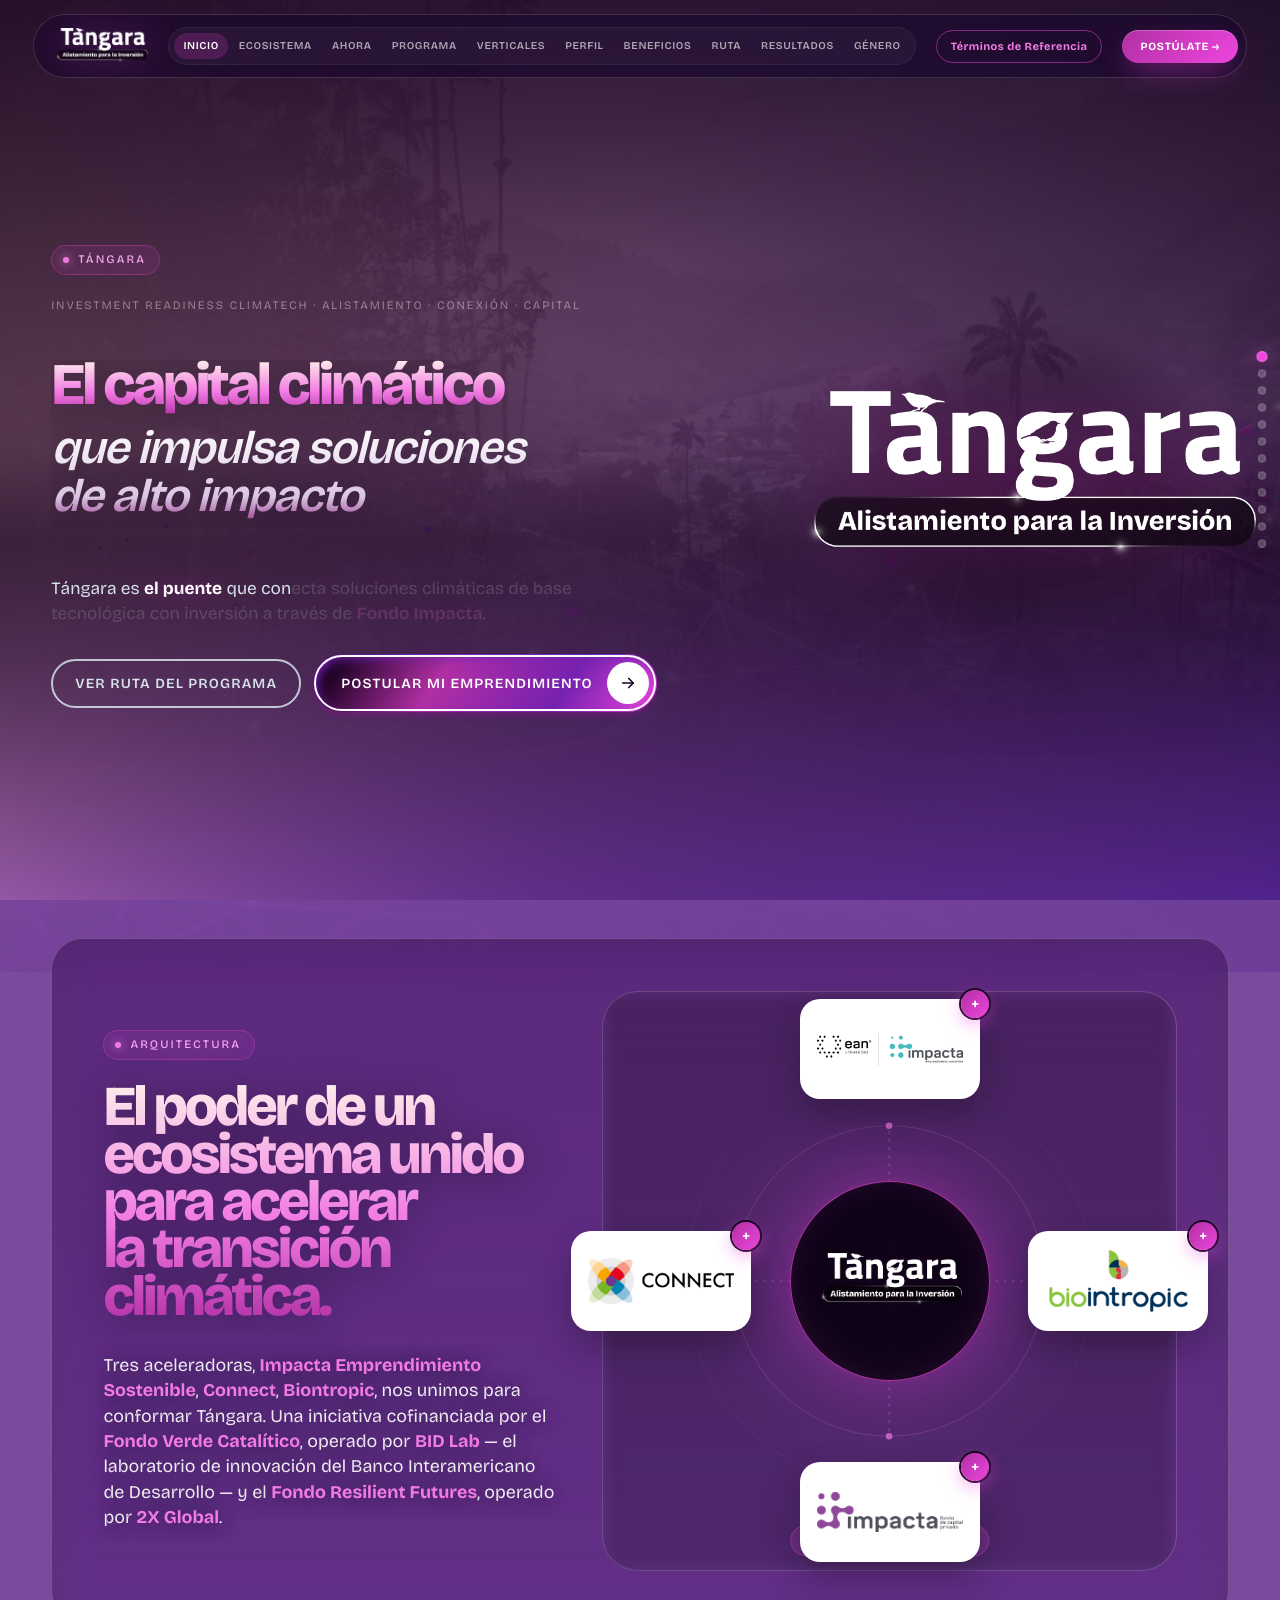
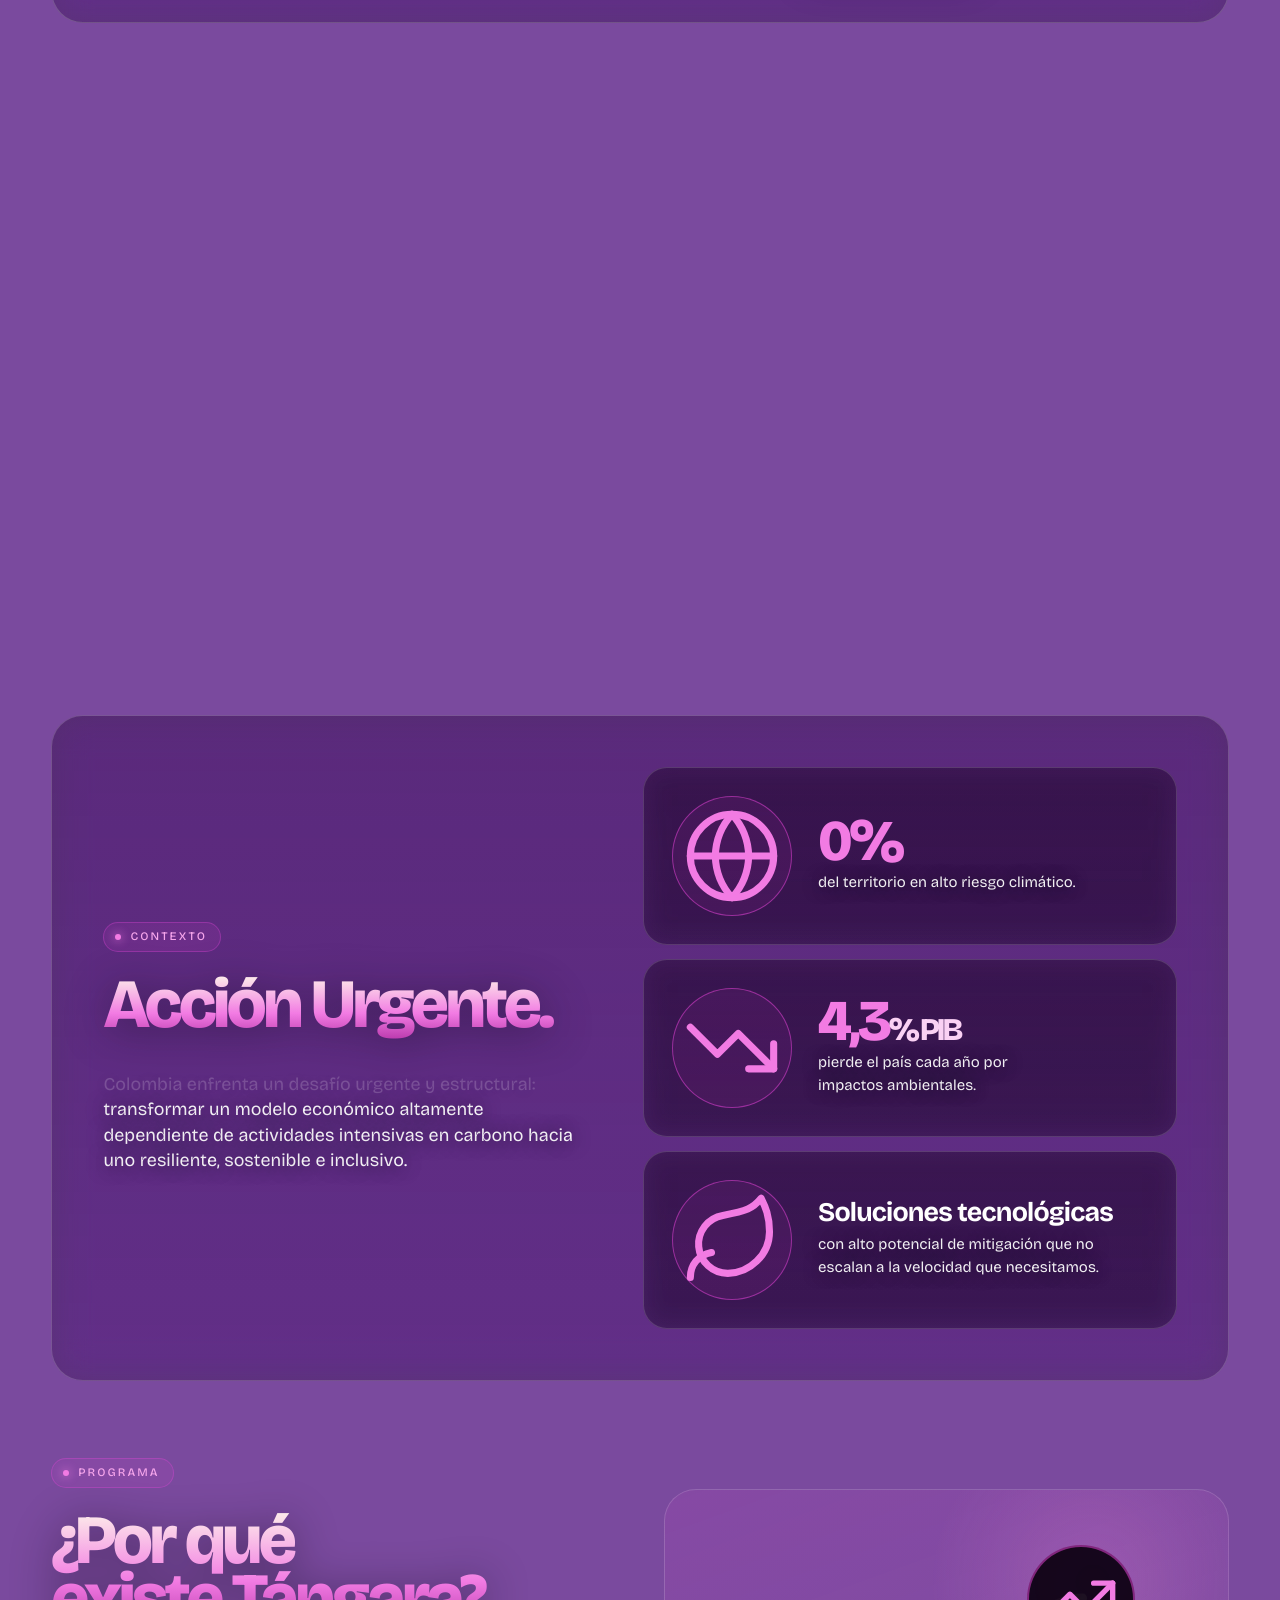
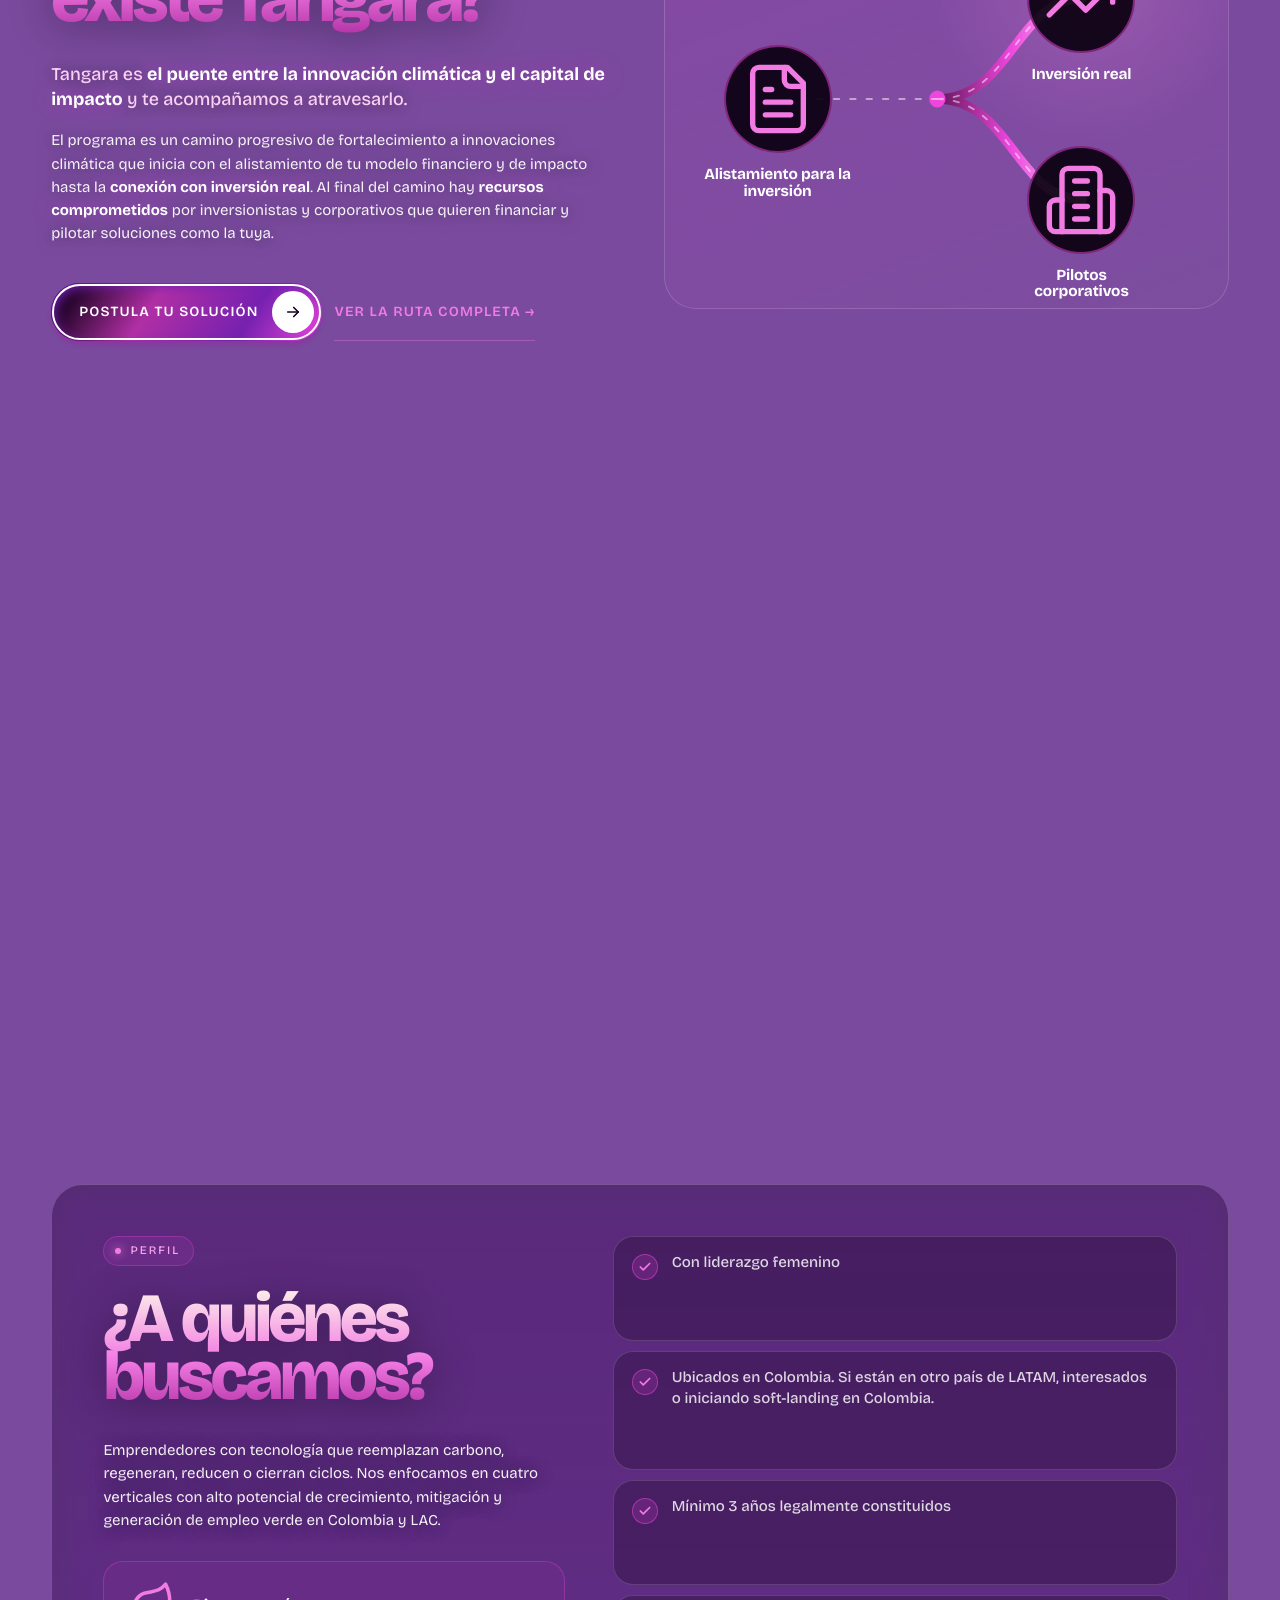
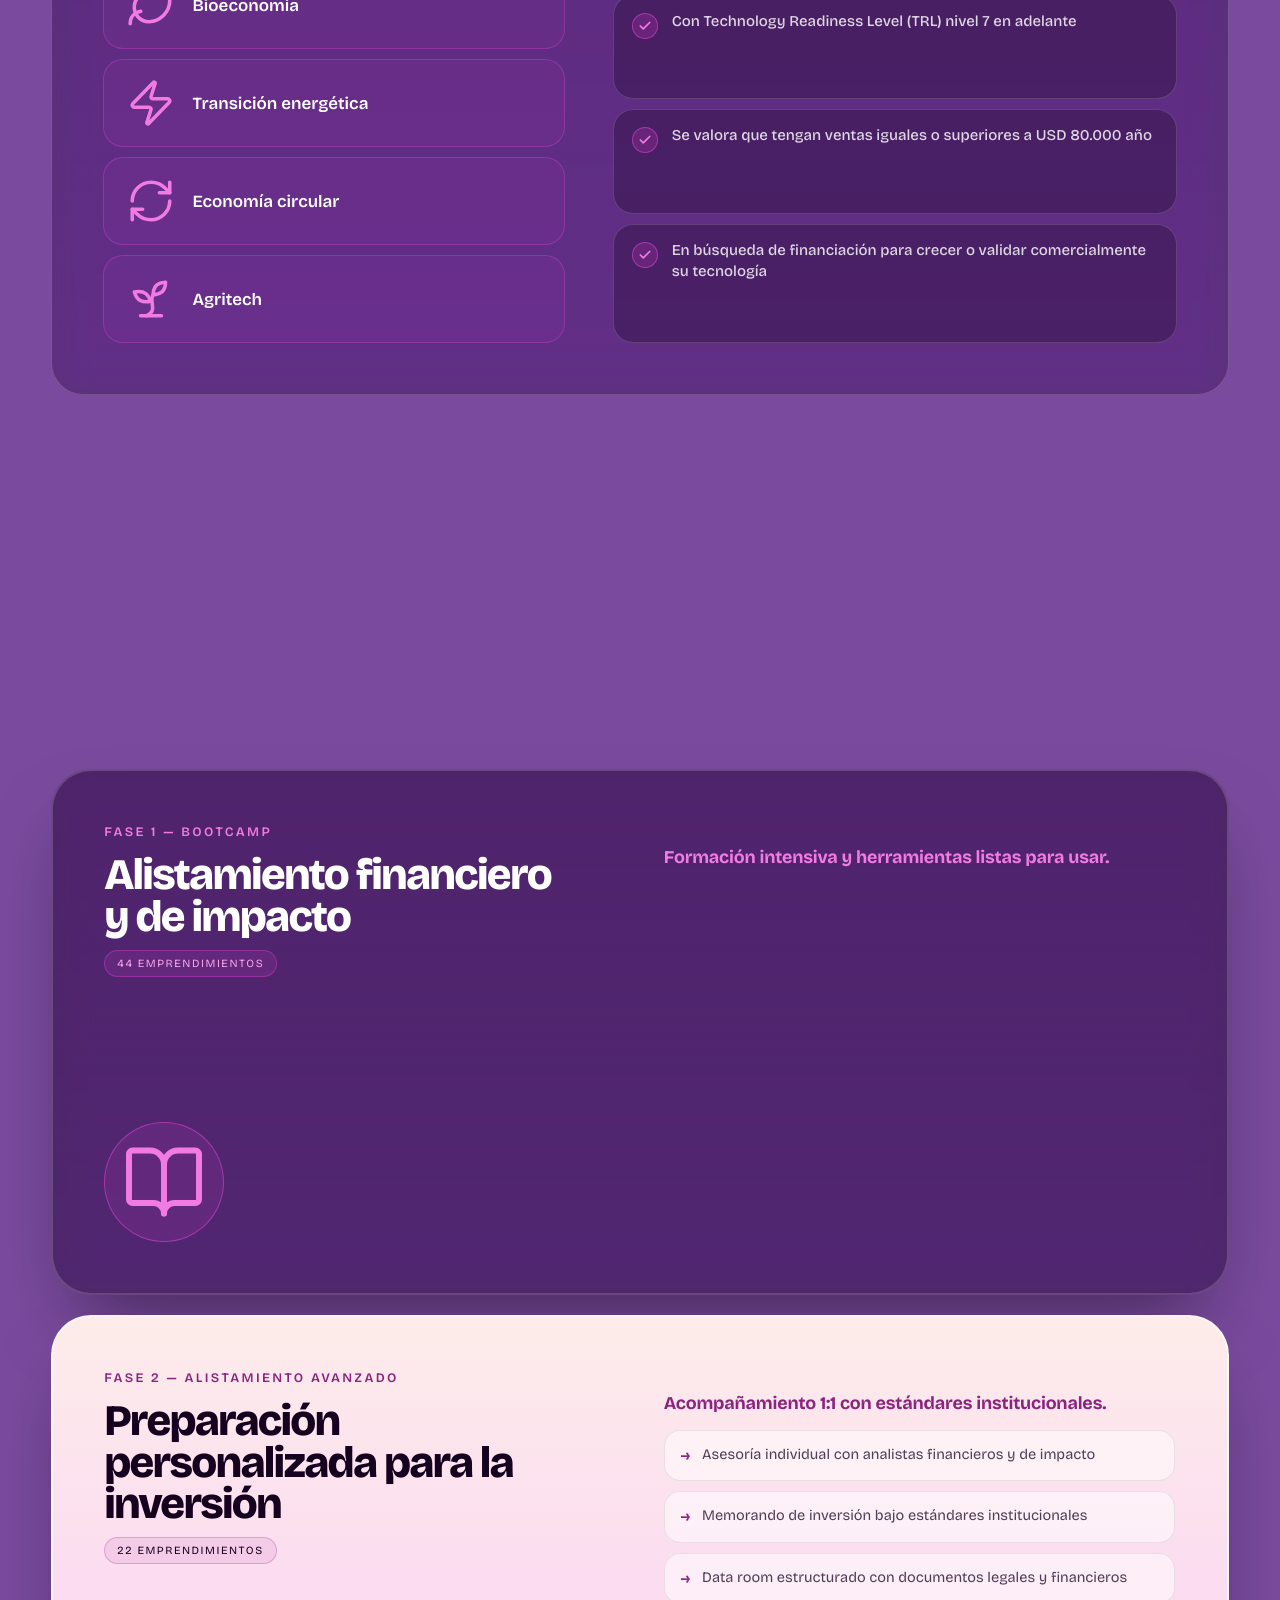
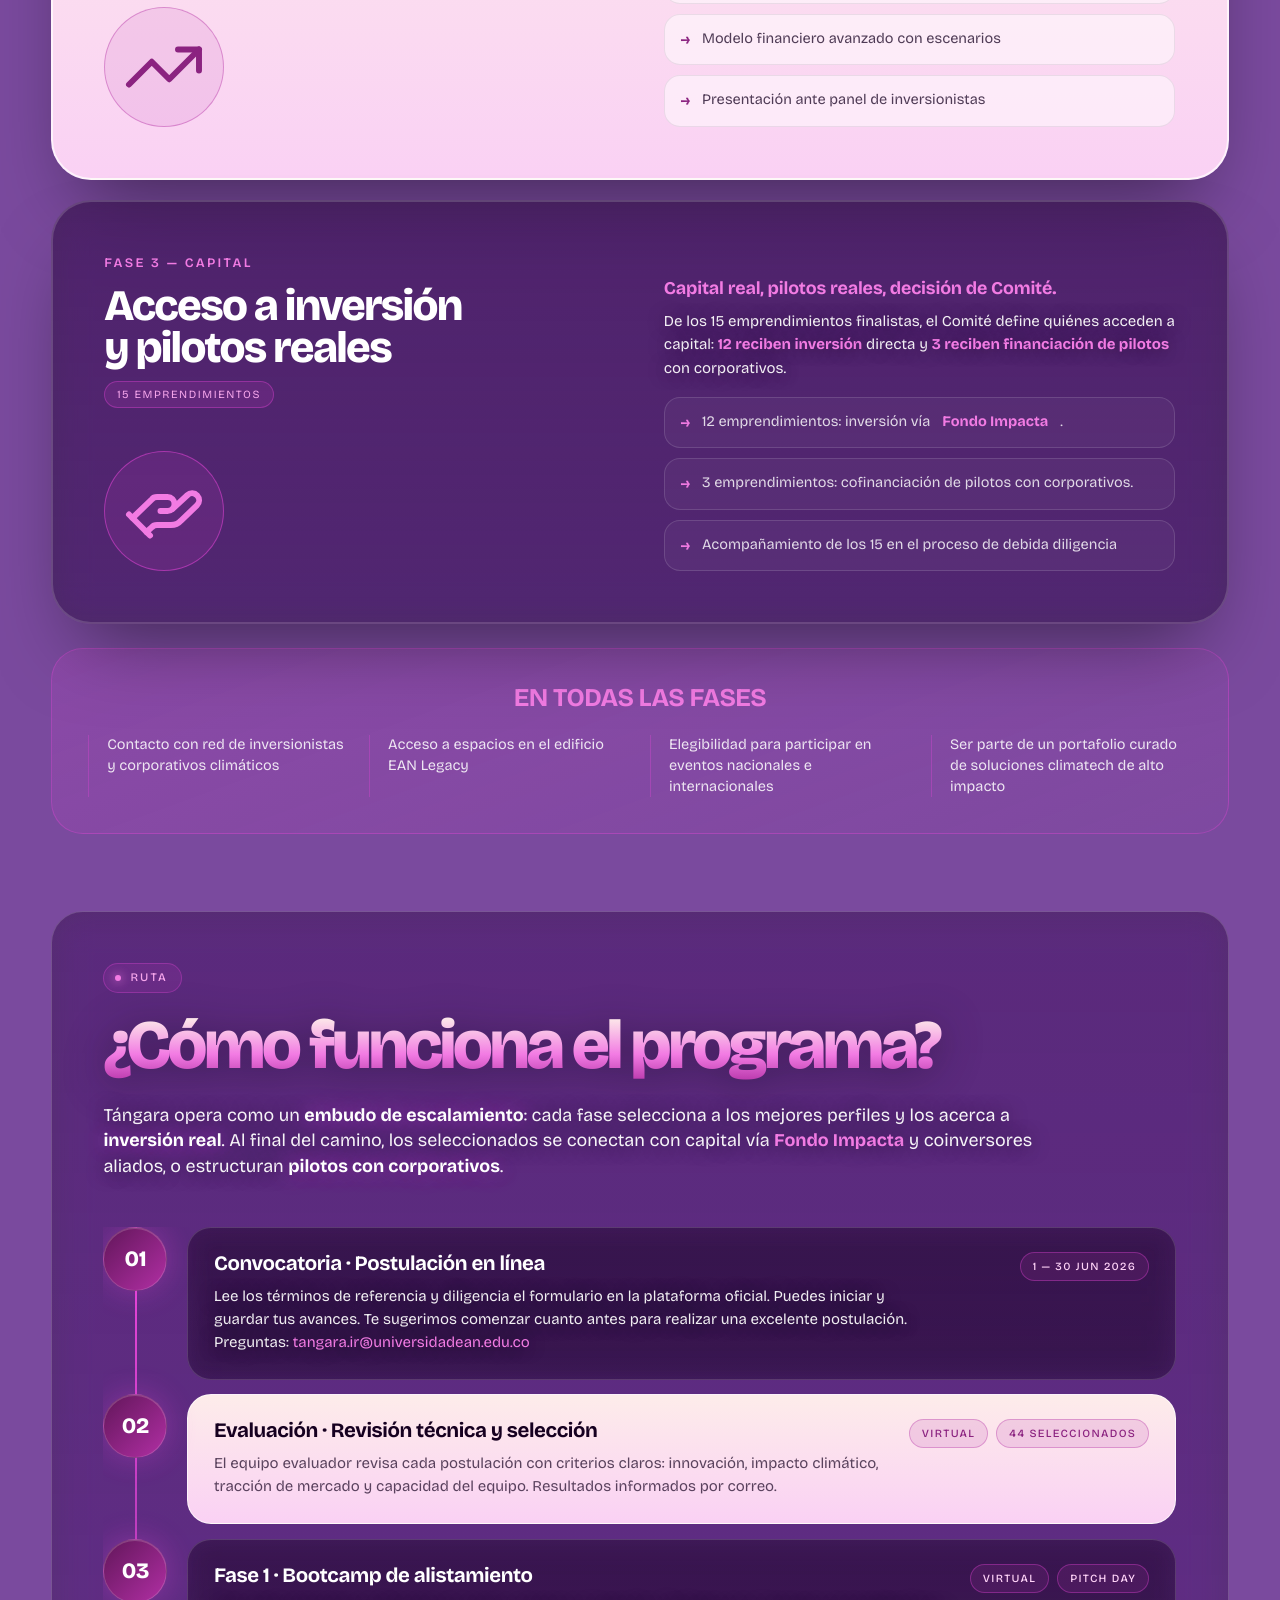
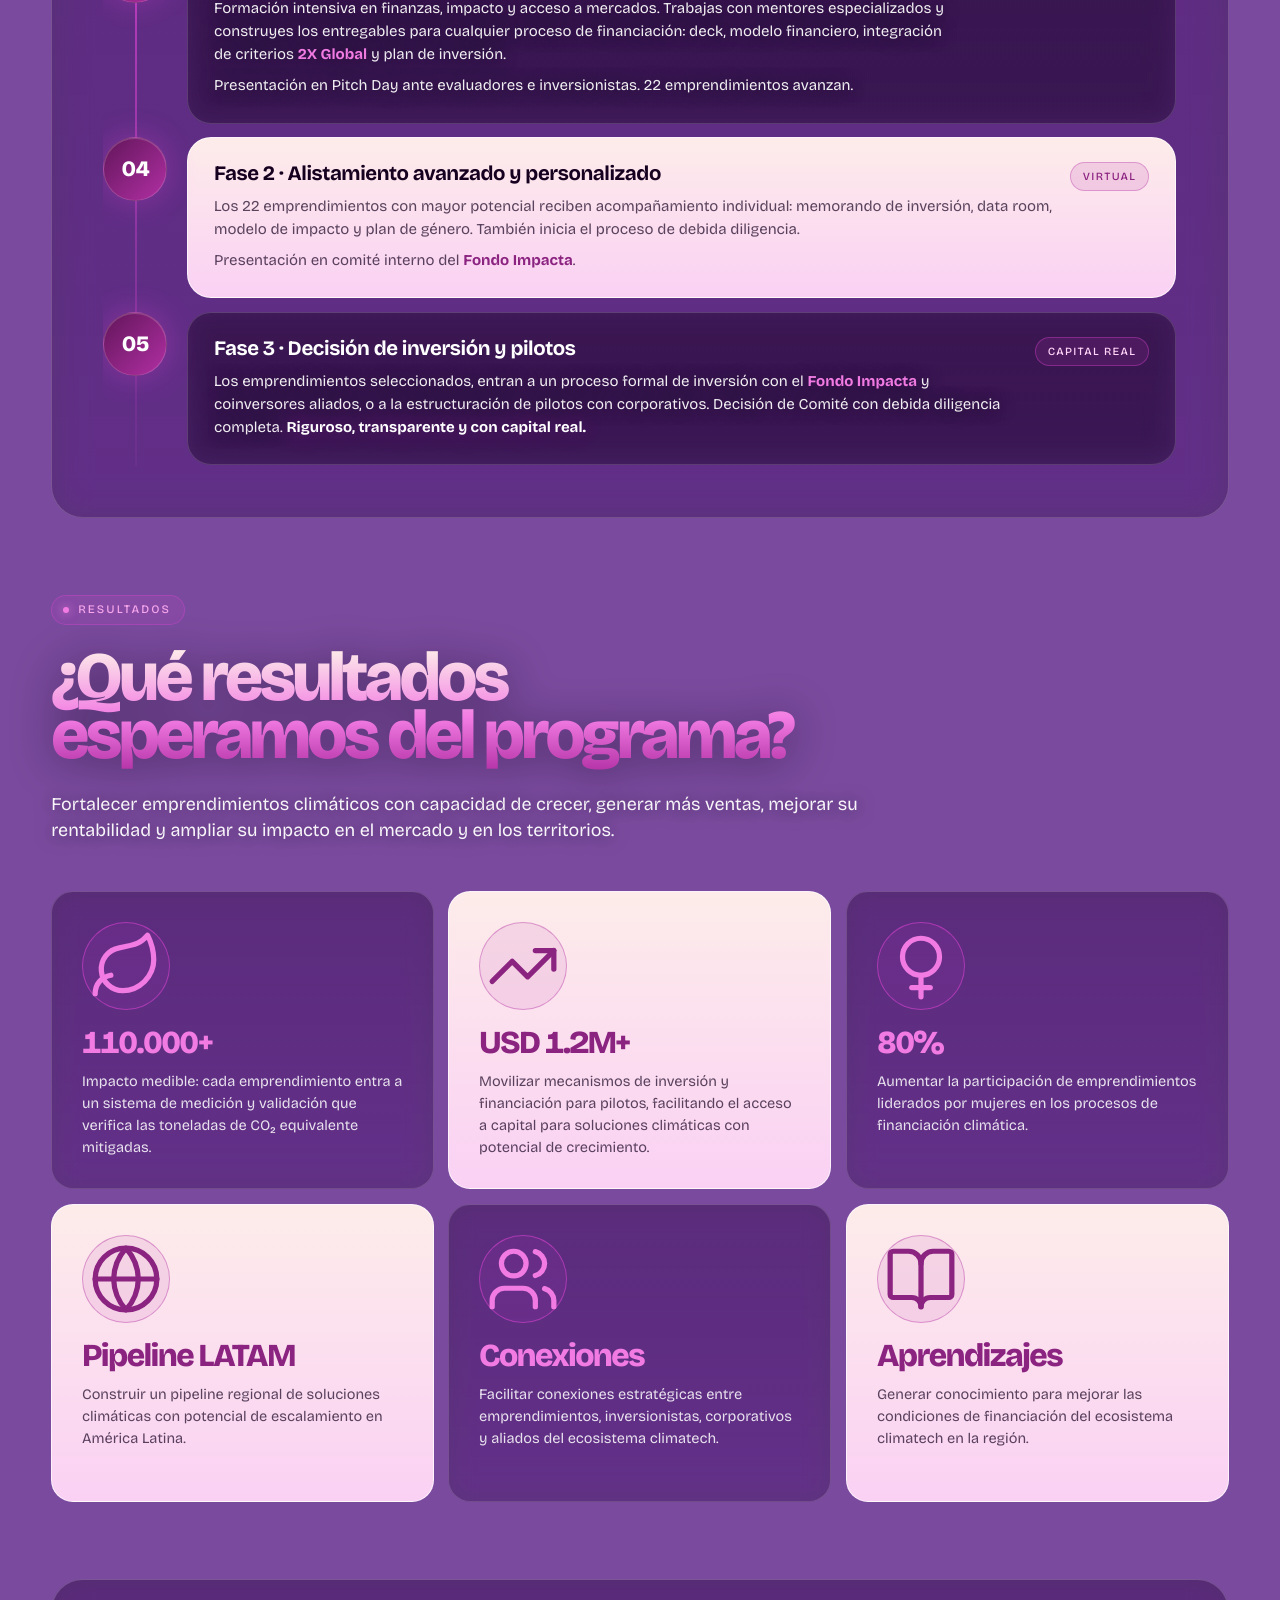
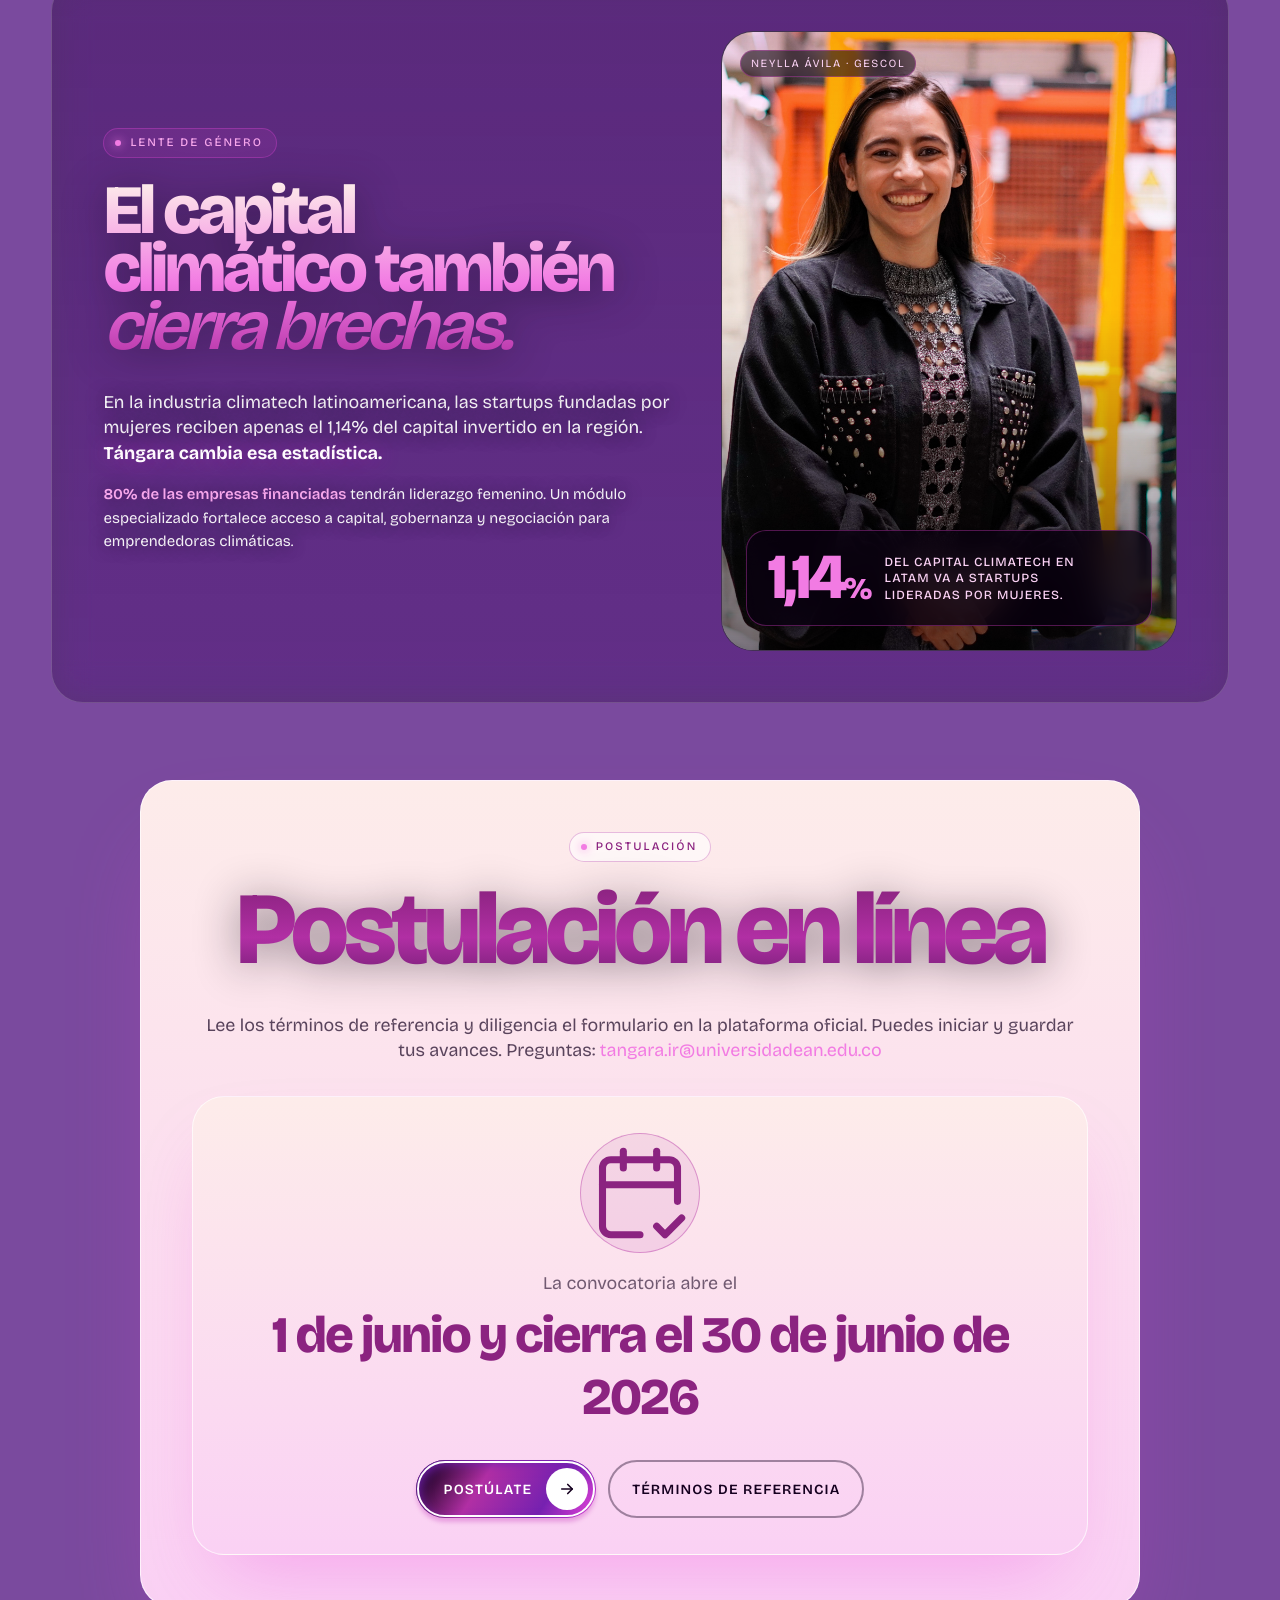
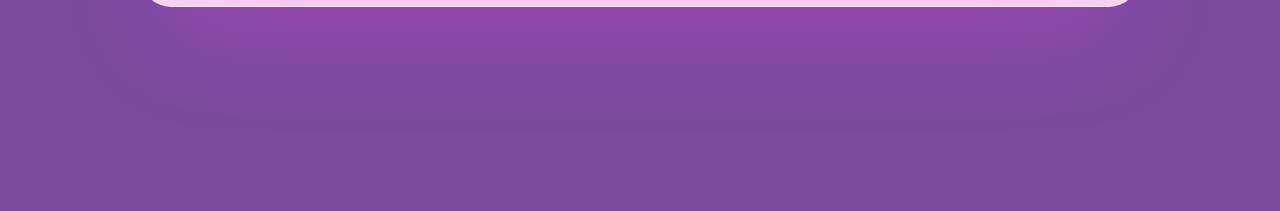
==== index.html @ f1911fd4 "Corregir enlace del PDF de términos de referencia" ====
<!doctype html>
<html lang="es">
<head>
<meta charset="utf-8" />
<meta name="viewport" content="width=device-width, initial-scale=1" />
<title>Tángara · Alistamiento para la Inversión</title>
<meta name="description" content="Tángara Investment Readiness: ruta de alistamiento, conexión e inversión para soluciones climáticas de base tecnológica." />
<link rel="preconnect" href="https://fonts.googleapis.com" />
<link rel="preconnect" href="https://fonts.gstatic.com" crossorigin />
<link rel="stylesheet" href="https://fonts.googleapis.com/css2?family=Bricolage+Grotesque:opsz,wght@12..96,300;12..96,400;12..96,500;12..96,600;12..96,700;12..96,800&display=swap" />
<style>
:root{
  --font:'Bricolage Grotesque', system-ui, -apple-system, sans-serif;
  --mono:'Bricolage Grotesque', system-ui, -apple-system, sans-serif;
  --bg:#1A0A2A;
  --bg-2:#26133C;
  --ink:#160020;
  --rose:#FAD1F4;
  --cream:#FDECEA;
  --mag:#EE46DD;
  --mag-2:#F27BE3;
  --mag-3:#B12FA4;
  --plum:#62165A;
  --line:rgba(255,255,255,.16);
  --line-2:rgba(238,70,221,.38);
  --card:rgba(255,255,255,.075);
  --card-2:rgba(255,255,255,.12);
  --r:32px;
  --ease:cubic-bezier(.22,1,.36,1);
  --ease-out:cubic-bezier(.16,1,.3,1);
}
*{box-sizing:border-box;margin:0;padding:0}
html,body{background:var(--bg);color:#fff;font-family:var(--font);text-rendering:geometricPrecision;-webkit-font-smoothing:antialiased}
html{scroll-behavior:smooth}
body{
  overflow-x:clip;
  background:
    radial-gradient(900px 600px at 8% -2%,rgba(238,70,221,.26),transparent 62%),
    radial-gradient(700px 500px at 95% 5%,rgba(124,44,124,.52),transparent 62%),
    radial-gradient(1100px 800px at 50% 110%,rgba(177,47,164,.26),transparent 62%),
    linear-gradient(180deg,#1E0D30 0%,#291640 50%,#180A28 100%);
}
/* Full-page landscape background (Cocora valley) */
.page-bg{
  position:fixed;inset:0;z-index:-3;pointer-events:none;
  background:url('assets/hero-bg-cocora.png') center center / cover no-repeat;
  filter:saturate(1.22) brightness(1.08) contrast(1.05);
}
.page-bg::after{
  content:"";position:absolute;inset:0;
  background:
    radial-gradient(900px 600px at 8% -2%,rgba(238,70,221,.16),transparent 62%),
    radial-gradient(700px 500px at 95% 5%,rgba(124,44,124,.30),transparent 62%),
    radial-gradient(1100px 800px at 50% 110%,rgba(177,47,164,.16),transparent 62%),
    linear-gradient(180deg,rgba(20,8,34,.40) 0%,rgba(22,9,38,.48) 55%,rgba(15,6,26,.62) 100%);
}
body::before{
  content:"";position:fixed;inset:0;z-index:-2;pointer-events:none;
  background-image:linear-gradient(rgba(255,255,255,.028) 1px,transparent 1px),linear-gradient(90deg,rgba(255,255,255,.028) 1px,transparent 1px);
  background-size:64px 64px;
  mask-image:linear-gradient(to bottom,#000,transparent 92%);
}
body::after{
  content:"";position:fixed;inset:0;z-index:-1;pointer-events:none;
  background:radial-gradient(circle at var(--mx,55%) var(--my,35%),rgba(238,70,221,.10),transparent 28rem);
  transition:background .25s ease;
}
img{max-width:100%;display:block}
a{color:inherit;text-decoration:none}
button{font:inherit;color:inherit;background:none;border:0;cursor:pointer}

/* Scroll progress */
.progress{position:fixed;left:0;top:0;height:3px;width:0;z-index:9000;background:linear-gradient(90deg,#F27BE3,#EE46DD,#fff);box-shadow:0 0 28px rgba(238,70,221,.7)}

/* ── NAV ─────────────────────────────────────────────── */
.nav{
  position:fixed;z-index:5000;top:14px;
  left:clamp(14px,2.6vw,44px);right:clamp(14px,2.6vw,44px);
  height:64px;border-radius:999px;
  background:rgba(26,10,42,.74);
  border:1px solid rgba(255,255,255,.15);
  backdrop-filter:blur(22px) saturate(150%);
  -webkit-backdrop-filter:blur(22px) saturate(150%);
  display:flex;align-items:center;justify-content:space-between;
  gap:12px;padding:8px 8px 8px 20px;
  transition:.35s var(--ease);
}
.nav.scrolled{height:56px;background:rgba(22,8,36,.93);top:8px}
.brand{display:flex;align-items:center;gap:10px;min-width:0;opacity:0;transform:translateY(-6px);transition:opacity .35s var(--ease),transform .35s var(--ease);pointer-events:none}
.nav.scrolled .brand{opacity:1;transform:translateY(0);pointer-events:auto}
.brand svg{width:30px;height:30px;flex:0 0 30px;filter:drop-shadow(0 0 18px rgba(238,70,221,.55))}
.brand span{font-size:20px;font-weight:700;letter-spacing:-.04em}
.navlinks{display:flex;align-items:center;gap:2px;background:rgba(255,255,255,.04);border:1px solid rgba(255,255,255,.06);padding:5px;border-radius:999px}
.navlinks a{font-size:10.5px;line-height:1;font-weight:600;letter-spacing:.06em;text-transform:uppercase;color:rgba(255,255,255,.62);padding:8px 9px;border-radius:999px;transition:.2s var(--ease)}
.navlinks a:hover{color:#fff}
.navlinks a.active{background:rgba(238,70,221,.18);color:#fff}
.nav-cta-secondary{
  display:inline-flex;align-items:center;gap:8px;
  border-radius:999px;padding:9px 14px;font-size:11px;font-weight:700;
  background:transparent;border:1.5px solid rgba(238,70,221,.5);
  color:#F27BE3;text-decoration:none;letter-spacing:.04em;white-space:nowrap;
  transition:.25s var(--ease);
}
.nav-label-short{display:none}
.nav-cta-secondary:hover{background:rgba(238,70,221,.12);color:#fff;border-color:#EE46DD;transform:translateY(-1px)}
.nav-cta{
  display:inline-flex;align-items:center;gap:8px;
  border-radius:999px;padding:10px 18px;font-size:11px;font-weight:700;
  letter-spacing:.06em;text-transform:uppercase;color:#fff;white-space:nowrap;flex-shrink:0;
  background:linear-gradient(135deg,#B12FA4 0%,#EE46DD 100%);
  box-shadow:0 12px 30px -8px rgba(238,70,221,.55),inset 0 1px 0 rgba(255,255,255,.25);
  transition:.25s var(--ease);
}
.nav-cta:hover{transform:translateY(-1px);box-shadow:0 18px 38px -8px rgba(238,70,221,.7)}
.menu-btn{display:none;width:40px;height:40px;border:1px solid rgba(255,255,255,.14);border-radius:50%;background:rgba(255,255,255,.06);color:#fff;font-size:18px}

/* Side scroll dots */
.side-dots{position:fixed;right:14px;top:50%;transform:translateY(-50%);z-index:4000;display:grid;gap:9px}
.side-dots a{width:8px;height:8px;border-radius:50%;background:rgba(255,255,255,.22);border:1px solid rgba(255,255,255,.18);transition:.25s}
.side-dots a:hover{background:rgba(255,255,255,.5)}
.side-dots a.active{background:var(--mag);box-shadow:0 0 18px rgba(238,70,221,.85);transform:scale(1.4)}

/* ── LAYOUT ──────────────────────────────────────────── */
main{position:relative;overflow-x:clip}
section{position:relative;scroll-margin-top:90px}
.wrap{width:min(1340px,100%);margin:0 auto;padding:0 clamp(20px,4vw,56px)}
.section{padding:clamp(28px,3vw,56px) 0}

/* Type system */
h1,h2,h3,h4,p{margin:0}
h1,h2{font-weight:800;letter-spacing:-.045em;line-height:.88;text-wrap:balance}
h3{font-weight:700;letter-spacing:-.03em;line-height:1.04;font-size:clamp(22px,2.1vw,32px)}
h4{font-weight:700;letter-spacing:-.02em;font-size:clamp(16px,1.4vw,20px)}
.hero-heading{
  font-weight:800;letter-spacing:-.055em;line-height:.84;text-transform:none;
  padding-bottom:.14em;
  background:linear-gradient(180deg,#FDECEA 0%,#F27BE3 55%,#B12FA4 100%);
  -webkit-background-clip:text;background-clip:text;
  -webkit-text-fill-color:transparent;color:transparent;
  filter:drop-shadow(0 4px 22px rgba(8,2,16,.45));
}
.muted-heading{
  padding-bottom:.14em;
  background:linear-gradient(180deg,#fff 0%,#d9c5e2 70%,#8B2380 100%);
  -webkit-background-clip:text;background-clip:text;
  -webkit-text-fill-color:transparent;color:transparent;
  filter:drop-shadow(0 4px 22px rgba(8,2,16,.45));
}
.kicker{
  display:inline-flex;align-items:center;gap:9px;
  font-family:var(--mono);font-size:11.5px;letter-spacing:.18em;text-transform:uppercase;
  color:#F6A6EB;font-weight:500;
  padding:7px 13px 7px 11px;border-radius:999px;
  background:rgba(238,70,221,.10);border:1px solid rgba(238,70,221,.30);
  margin-bottom:24px;
}
.kicker::before{content:"";width:6px;height:6px;border-radius:50%;background:#F27BE3;box-shadow:0 0 10px #F27BE3}
.lead{font-size:clamp(17px,1.4vw,22px);line-height:1.42;color:rgba(255,255,255,.95);font-weight:400;text-wrap:pretty;text-shadow:0 1px 18px rgba(8,2,16,.65)}
.copy{font-size:clamp(15px,1.05vw,18px);line-height:1.55;color:rgba(255,255,255,.93);font-weight:400;text-wrap:pretty;text-shadow:0 1px 16px rgba(8,2,16,.55)}
.eyebrow-num{font-family:var(--mono);font-size:12px;letter-spacing:.18em;color:rgba(255,255,255,.40);font-weight:500}
.light .lead,.light .copy,.light p,.light .feat-big,.panel.light h2,.panel.light h3{text-shadow:none}
/* Resaltado: nombres de aliados/aceleradoras (.hl) y frases contundentes (.hl-key) */
.hl{color:#F27BE3;font-weight:700}
.hl-key{color:#fff;font-weight:700;text-shadow:0 0 24px rgba(238,70,221,.45)}
.light .hl{color:#8B2380}
.light .hl-key{color:#160020;text-shadow:none}
.modal-logo a{display:inline-block;cursor:pointer;transition:opacity .2s var(--ease)}
.modal-logo a:hover{opacity:.78}

.section-head{max-width:980px;margin-bottom:48px}
.section-head.center{text-align:center;margin-left:auto;margin-right:auto}

/* Buttons */
.btn{
  display:inline-flex;align-items:center;gap:10px;
  border-radius:999px;padding:14px 22px;font-size:14px;font-weight:600;
  letter-spacing:.08em;text-transform:uppercase;
  transition:.3s var(--ease);
  white-space:nowrap;
}
.btn-primary{
  color:#fff;position:relative;
  background:linear-gradient(123deg,#18011F 7%,#B12FA4 37%,#7621B0 72%,#EE46DD 100%);
  box-shadow:0 4px 4px rgba(181,1,167,.25),inset 4px 4px 12px #7721B1;
  outline:2px solid #fff;outline-offset:-3px;
}
.btn-primary:hover{transform:translateY(-2px);box-shadow:0 10px 26px rgba(238,70,221,.45),inset 4px 4px 12px #7721B1}

/* Pill button with leading text + trailing arrow circle (Halo-style) */
.btn-pill{
  display:inline-flex;align-items:center;gap:14px;
  padding:8px 8px 8px 28px;border-radius:999px;
  font-size:14px;font-weight:600;letter-spacing:.08em;text-transform:uppercase;
  color:#fff;position:relative;white-space:nowrap;
  background:linear-gradient(123deg,#18011F 7%,#B12FA4 37%,#7621B0 72%,#EE46DD 100%);
  box-shadow:0 4px 4px rgba(181,1,167,.25),inset 4px 4px 12px #7721B1;
  outline:2px solid #fff;outline-offset:-3px;
  transition:.3s var(--ease);
}
.btn-pill:hover{transform:translateY(-2px);box-shadow:0 14px 30px rgba(238,70,221,.5),inset 4px 4px 12px #7721B1}
.btn-pill .arrow-circle{
  width:42px;height:42px;border-radius:50%;
  background:#fff;display:grid;place-items:center;
  color:#160020;flex:0 0 42px;
  transition:transform .3s var(--ease);
}
.btn-pill:hover .arrow-circle{transform:translateX(2px) rotate(-12deg)}
.btn-pill .arrow-circle svg{width:18px;height:18px;stroke-width:2.2;fill:none;stroke:currentColor;stroke-linecap:round;stroke-linejoin:round}
.btn-ghost{
  color:#D7E2EA;border:2px solid rgba(215,226,234,.85);background:transparent;
}
.btn-ghost:hover{background:rgba(215,226,234,.10)}
.btn-arrow{
  display:inline-flex;align-items:center;gap:10px;font-size:14px;font-weight:600;
  letter-spacing:.08em;text-transform:uppercase;color:#F27BE3;
  padding:8px 0;border-bottom:1px solid rgba(242,123,227,.35);
  transition:.25s var(--ease);
}
.btn-arrow:hover{color:#fff;border-color:#fff;gap:14px}
.buttons{display:flex;gap:12px;flex-wrap:wrap;margin-top:36px}

/* Reveal */
.reveal{opacity:0;transform:translateY(48px) scale(.985);filter:blur(8px);transition:opacity .65s cubic-bezier(.22,1,.36,1),transform .7s cubic-bezier(.22,1,.36,1),filter .6s ease}
.reveal.visible{opacity:1;transform:none;filter:none}
.d1{transition-delay:.06s}.d2{transition-delay:.12s}.d3{transition-delay:.18s}.d4{transition-delay:.24s}.d5{transition-delay:.3s}

/* ── HERO ────────────────────────────────────────────── */
.hero{
  min-height:100svh;max-height:1100px;
  padding-top:clamp(78px,7vw,108px);
  padding-bottom:clamp(24px,2.5vw,48px);
  display:flex;flex-direction:column;justify-content:space-between;
  position:relative;overflow:hidden;isolation:isolate;
}
.hero-bg{
  position:absolute;inset:0;z-index:-1;pointer-events:none;
  background:#0A0010 url('assets/hero-bg-cocora.png') center/cover no-repeat;
  -webkit-mask-image:linear-gradient(180deg,#000 0%,#000 60%,transparent 100%);
          mask-image:linear-gradient(180deg,#000 0%,#000 60%,transparent 100%);
}
.hero-bg::after{
  content:"";position:absolute;inset:0;
  background:
    radial-gradient(80% 60% at 50% 30%,transparent 0%,rgba(10,0,16,.55) 100%),
    linear-gradient(180deg,rgba(10,0,16,.55) 0%,rgba(10,0,16,.30) 50%,rgba(10,0,16,.85) 100%);
}
.hero .wrap{max-width:min(56%,800px);margin-left:0;margin-right:auto;padding-right:0}
.hero-top{display:flex;align-items:center;justify-content:space-between;gap:24px;flex-wrap:wrap;position:relative;z-index:2}
.hero-top .kicker{margin-bottom:0}
.hero-meta{font-family:var(--mono);font-size:11.5px;letter-spacing:.16em;color:rgba(255,255,255,.4);text-transform:uppercase}
.hero-headline{
  position:relative;z-index:2;margin-top:clamp(14px,1.8vw,24px);
  overflow:hidden;
}
.hero-headline h1{
  font-size:clamp(32px,4.6vw,68px);
  line-height:.98;letter-spacing:-.035em;
  text-transform:none;font-weight:800;
  max-width:12ch;
}
.hero-headline .l1{display:block}
.hero-headline .l2{display:block;font-style:italic;font-weight:600;font-size:.78em;line-height:1.05;margin-top:.15em;letter-spacing:-.025em;max-width:18ch}
.hero-bottom{
  display:flex;flex-direction:column;align-items:flex-start;gap:clamp(12px,1.6vw,22px);
  margin-top:clamp(14px,2vw,28px);position:relative;z-index:2;
}
.hero-actions{display:flex;gap:12px;flex-wrap:wrap;justify-content:flex-start;align-items:center;margin-top:8px}
.hero-lead{font-size:clamp(16px,1.35vw,22px);line-height:1.4;color:#D7E2EA;font-weight:400;max-width:560px;text-wrap:pretty}

/* Hero visual: magnetic Tangara logo on the right */
.hero-visual{
  position:absolute;right:clamp(20px,4vw,56px);top:50%;transform:translateY(-50%);
  z-index:1;pointer-events:none;
  width:min(40vw,480px);aspect-ratio:5/4;
  display:grid;place-items:center;
  opacity:1;animation:bird-in 1.2s .35s cubic-bezier(.16,1,.3,1) backwards;
}
.hero-visual::before{
  content:"";position:absolute;inset:-8% -10%;border-radius:50%;pointer-events:none;
  background:radial-gradient(closest-side,rgba(10,0,16,.55) 0%,rgba(10,0,16,.30) 50%,transparent 75%);
  z-index:-1;
}
@keyframes bird-in{from{opacity:0;transform:translateY(-50%) translateX(20px)}to{opacity:1;transform:translateY(-50%) translateX(0)}}
.hero-visual .magnet{
  width:100%;height:100%;position:relative;
  pointer-events:auto;will-change:transform;
  display:grid;place-items:center;
}
.hero-bird{
  width:100%;height:100%;object-fit:contain;display:block;
  filter:drop-shadow(0 0 50px rgba(238,70,221,.5)) drop-shadow(0 30px 60px rgba(0,0,0,.65));
  animation:bird-float 8s ease-in-out infinite;
}
@keyframes bird-float{
  0%,100%{transform:translateY(0)}
  50%{transform:translateY(-14px)}
}
.hero-tag{
  position:absolute;bottom:-12px;left:50%;transform:translateX(-50%);
  display:inline-flex;align-items:center;gap:8px;
  padding:10px 16px;border-radius:999px;
  background:rgba(10,0,16,.78);border:1px solid rgba(238,70,221,.4);
  font-family:var(--mono);font-size:11px;letter-spacing:.16em;text-transform:uppercase;
  color:#F6A6EB;backdrop-filter:blur(10px);white-space:nowrap;z-index:2;
}

/* ── MARQUEE SECTION (scroll-driven verticales) ───── */
.marquee-section{padding:clamp(64px,8vw,140px) 0 clamp(48px,6vw,100px);overflow:hidden}
.marquee-row{display:flex;gap:16px;width:max-content;will-change:transform}
.marquee-row + .marquee-row{margin-top:16px}
.marquee-tile{
  flex:0 0 auto;width:clamp(280px,32vw,460px);height:clamp(180px,22vw,280px);
  border-radius:28px;padding:24px;
  display:flex;flex-direction:column;justify-content:space-between;
  background:linear-gradient(140deg,rgba(255,255,255,.12),rgba(255,255,255,.05));
  border:1px solid rgba(255,255,255,.15);position:relative;overflow:hidden;
}
.marquee-tile.alt{
  background:linear-gradient(140deg,rgba(238,70,221,.20),rgba(98,22,90,.35));
  border-color:rgba(238,70,221,.38);
}
.marquee-tile.dark{
  background:#FDECEA;color:#160020;border-color:rgba(0,0,0,.06)
}
.marquee-tile.dark .mt-label{color:rgba(22,0,32,.6)}
.marquee-tile.dark .mt-title{background:linear-gradient(180deg,#160020 0%,#62165A 100%);-webkit-background-clip:text;background-clip:text;-webkit-text-fill-color:transparent}
.mt-label{font-family:var(--mono);font-size:11px;letter-spacing:.18em;text-transform:uppercase;color:rgba(255,255,255,.55)}
.mt-title{
  font-size:clamp(28px,3.3vw,48px);font-weight:800;letter-spacing:-.04em;line-height:.95;padding-bottom:.1em;
  background:linear-gradient(180deg,#fff,#F27BE3 80%);
  -webkit-background-clip:text;background-clip:text;-webkit-text-fill-color:transparent;
}
.mt-icon{width:42px;height:42px;color:rgba(255,255,255,.7);position:absolute;top:24px;right:24px}
.marquee-tile.alt .mt-icon{color:#FAD1F4}
.marquee-tile.dark .mt-icon{color:#62165A}
.mt-meta{font-family:var(--mono);font-size:10.5px;letter-spacing:.16em;color:rgba(255,255,255,.5);text-transform:uppercase}
.marquee-tile.dark .mt-meta{color:rgba(22,0,32,.5)}

/* ── PANEL / CARDS BASIC ─────────────────────────── */
.panel{
  position:relative;border-radius:var(--r);
  background:linear-gradient(180deg,rgba(255,255,255,.11),rgba(255,255,255,.045));
  border:1px solid rgba(255,255,255,.15);
  padding:clamp(28px,4vw,64px);overflow:hidden;
}
.panel.dark-edge{box-shadow:0 50px 100px -30px rgba(0,0,0,.5)}
.panel.light{
  background:linear-gradient(180deg,#FDECEA 0%,#FAD1F4 100%);
  border-color:rgba(255,255,255,.7);color:#160020;
  box-shadow:0 50px 100px -30px rgba(238,70,221,.3);
}
.panel.light .kicker{background:rgba(255,255,255,.6);border-color:rgba(177,47,164,.3);color:#8B2380}
.panel.light h2,.panel.light h3,.panel.light .hero-heading{color:#160020;-webkit-text-fill-color:#160020;background:none}
.post-card.light .hero-heading{background:linear-gradient(180deg,#8B2380 0%,#B12FA4 50%,#6A1B6D 100%)!important;-webkit-background-clip:text!important;background-clip:text!important;-webkit-text-fill-color:transparent!important;color:transparent!important}
.panel.light .lead,.panel.light .copy,.panel.light p{color:rgba(22,0,32,.7)}
.panel.light strong{color:#8B2380}

/* Light panel adjustments for ecosystem and postulation */
.panel.light .orbit-map{
  background:radial-gradient(circle at 50% 50%,rgba(177,47,164,.10),transparent 50%),rgba(255,255,255,.5);
  border-color:rgba(22,0,32,.10);
}
.panel.light .orbit-map svg.lines circle,
.panel.light .orbit-map svg.lines path{stroke:#8B2380;stroke-opacity:.45}
.panel.light .orbit-map svg.lines g circle{fill:#8B2380}
.panel.light .orbit-pill{border-color:rgba(22,0,32,.12);box-shadow:0 18px 36px rgba(98,22,90,.18)}
.panel.light em{color:#8B2380;font-style:italic}
.panel.light .post-card .lead,
.panel.light .date-card .lead{color:rgba(22,0,32,.7)}
 — light section between dark ones */
.spotlight-strip{padding:clamp(48px,5vw,80px) 0}
.spotlight-strip .panel.light{
  display:grid;grid-template-columns:1.2fr 1fr 1fr 1fr;gap:36px;align-items:center;
  padding:clamp(32px,3.5vw,56px);
}
.spotlight-strip .sp-intro{display:flex;flex-direction:column;gap:10px}
.spotlight-strip .sp-intro .kicker{align-self:flex-start;margin-bottom:0}
.spotlight-strip .sp-intro h3{font-size:clamp(22px,2.4vw,32px);font-weight:700;letter-spacing:-.025em;line-height:1.05;color:#160020}
.spotlight-strip .sp-stat{display:flex;flex-direction:column;gap:6px;border-left:1px solid rgba(22,0,32,.15);padding-left:24px}
.spotlight-strip .sp-stat strong{font-size:clamp(38px,4.2vw,64px);line-height:.9;letter-spacing:-.05em;color:#8B2380;font-weight:800;font-variant-numeric:tabular-nums}
.spotlight-strip .sp-stat span{font-size:13px;font-weight:500;color:rgba(22,0,32,.65);letter-spacing:-.01em;line-height:1.3}
@media (max-width:1180px){
  .spotlight-strip .panel.light{grid-template-columns:1fr 1fr;gap:24px}
  .spotlight-strip .sp-intro{grid-column:span 2}
}
@media (max-width:720px){
  .spotlight-strip .panel.light{grid-template-columns:1fr;gap:20px}
  .spotlight-strip .sp-intro{grid-column:span 1}
  .spotlight-strip .sp-stat{border-left:0;border-top:1px solid rgba(22,0,32,.15);padding-left:0;padding-top:16px}
}

/* ── ECOSISTEMA ──────────────────────────────────── */
.ecosystem{display:grid;grid-template-columns:.88fr 1.12fr;gap:48px;align-items:center}
.orbit-map{
  position:relative;height:clamp(440px,52vw,580px);
  border-radius:36px;
  background:
    radial-gradient(circle at 50% 50%,rgba(238,70,221,.16),transparent 50%),
    rgba(255,255,255,.03);
  border:1px solid rgba(255,255,255,.15);overflow:visible;
}
.orbit-map svg.lines{position:absolute;inset:0;width:100%;height:100%;opacity:.7}
.orbit-node{
  position:absolute;transform:translate(-50%,-50%);
  display:flex;align-items:center;justify-content:center;text-align:center;
}
.orbit-node.center{
  left:50%;top:50%;width:clamp(150px,18vw,200px);height:clamp(150px,18vw,200px);
  border-radius:50%;background:rgba(10,0,16,.92);
  border:1px solid rgba(238,70,221,.7);
  box-shadow:0 0 50px rgba(238,70,221,.28),inset 0 0 30px rgba(238,70,221,.10);
  flex-direction:column;gap:8px;padding:18px;
}
.orbit-node.center img{width:90%;height:auto;max-height:60%;object-fit:contain;display:block}
.orbit-pill{
  position:absolute;transform:translate(-50%,-50%);
  width:clamp(140px,15vw,180px);height:clamp(78px,8.5vw,100px);
  padding:14px 16px;
  border-radius:20px;background:#fff;color:#160020;
  display:flex;align-items:center;justify-content:center;text-align:center;
  border:1px solid rgba(255,255,255,.6);
  box-shadow:0 18px 36px rgba(0,0,0,.25);
  font:inherit;
}
button.orbit-pill{cursor:pointer}
.orbit-pill img{max-width:100%;max-height:100%;width:auto;height:auto;object-fit:contain;display:block}
.orbit-pill.p1{left:50%;top:10%}
.orbit-pill.p2{left:10%;top:50%}
.orbit-pill.p3{left:90%;top:50%}
.orbit-pill.p4{left:50%;top:90%}

/* Rotating orbit ring */
.orbit-ring{position:absolute;inset:0;animation:orbit-spin 12s ease-in-out infinite;transform-origin:center}
.orbit-ring .orbit-pill{
  animation:orbit-counter 12s ease-in-out infinite, pill-pulse 2.6s ease-in-out infinite;
  cursor:pointer;transition:box-shadow .3s var(--ease);
  pointer-events:auto;position:absolute;
  z-index:10;
}
.orbit-ring .orbit-pill::before{
  content:'';position:absolute;inset:-15px;border-radius:24px;
}
.orbit-ring .orbit-pill::after{
  content:"+";position:absolute;top:-10px;right:-10px;
  width:28px;height:28px;border-radius:50%;
  background:linear-gradient(135deg,#B12FA4,#EE46DD);color:#fff;
  display:grid;place-items:center;font-size:16px;font-weight:600;line-height:1;
  box-shadow:0 6px 18px rgba(238,70,221,.45),0 0 0 2px #0A0010;
  animation:badge-pop 2.6s ease-in-out infinite;
}
.orbit-ring .orbit-pill:hover{box-shadow:0 28px 60px rgba(238,70,221,.55),0 0 0 2px rgba(238,70,221,.5)}
.orbit-ring .orbit-pill:nth-child(2){animation-delay:0s,.6s}
.orbit-ring .orbit-pill:nth-child(2)::after{animation-delay:.6s}
.orbit-ring .orbit-pill:nth-child(3){animation-delay:0s,1.2s}
.orbit-ring .orbit-pill:nth-child(3)::after{animation-delay:1.2s}
.orbit-ring .orbit-pill:nth-child(4){animation-delay:0s,1.8s}
.orbit-ring .orbit-pill:nth-child(4)::after{animation-delay:1.8s}
.orbit-map:hover .orbit-ring,
.orbit-map:hover .orbit-ring .orbit-pill,
.orbit-map:hover .orbit-ring .orbit-pill::after{animation-play-state:paused}
.orbit-ring .orbit-pill:hover{z-index:20}
@keyframes orbit-spin{0%{transform:rotate(0deg)}50%{transform:rotate(30deg)}100%{transform:rotate(0deg)}}
@keyframes orbit-counter{0%{transform:translate(-50%,-50%) rotate(0deg)}50%{transform:translate(-50%,-50%) rotate(-30deg)}100%{transform:translate(-50%,-50%) rotate(0deg)}}
@keyframes pill-pulse{
  0%,100%{box-shadow:0 18px 36px rgba(0,0,0,.25)}
  50%{box-shadow:0 18px 36px rgba(0,0,0,.25),0 0 0 8px rgba(238,70,221,.18),0 0 30px rgba(238,70,221,.35)}
}
@keyframes badge-pop{
  0%,100%{transform:scale(1)}
  50%{transform:scale(1.18)}
}

/* Hint label under orbit */
.orbit-hint{
  position:absolute;left:50%;bottom:14px;transform:translateX(-50%);
  display:inline-flex;align-items:center;gap:8px;
  padding:8px 14px;border-radius:999px;
  background:rgba(238,70,221,.14);border:1px solid rgba(238,70,221,.35);
  color:#F6A6EB;font-family:var(--mono);font-size:10.5px;letter-spacing:.16em;text-transform:uppercase;
  pointer-events:none;backdrop-filter:blur(8px);
  animation:hint-bob 2.6s ease-in-out infinite;
}
.orbit-hint::before{content:"✕";font-family:var(--font);font-size:13px;line-height:1;color:#F27BE3;transform:rotate(45deg);display:inline-block}
@keyframes hint-bob{
  0%,100%{transform:translateX(-50%) translateY(0);opacity:.85}
  50%{transform:translateX(-50%) translateY(-3px);opacity:1}
}

/* Accelerator modal */
.acc-modal-backdrop{
  position:fixed;inset:0;z-index:10000;
  background:rgba(10,0,16,.75);backdrop-filter:blur(12px);
  -webkit-backdrop-filter:blur(12px);
  display:none;align-items:center;justify-content:center;padding:20px;
  opacity:0;transition:opacity .3s var(--ease);
}
.acc-modal-backdrop.open{display:flex;opacity:1}
.acc-modal{
  width:min(640px,100%);max-height:85vh;overflow-y:auto;
  background:linear-gradient(180deg,#FDECEA 0%,#FAD1F4 100%);
  border-radius:28px;padding:clamp(28px,3.5vw,44px);color:#160020;
  border:1px solid rgba(255,255,255,.7);
  box-shadow:0 60px 120px -30px rgba(0,0,0,.7);
  transform:translateY(20px) scale(.96);transition:.4s var(--ease);position:relative;
}
.acc-modal-backdrop.open .acc-modal{transform:translateY(0) scale(1)}
.acc-modal .modal-logo{
  width:180px;height:90px;background:#fff;border-radius:16px;
  display:flex;align-items:center;justify-content:center;padding:14px;
  margin-bottom:24px;
}
.acc-modal .modal-logo img{max-width:100%;max-height:100%;object-fit:contain;display:block}
.acc-modal h3{font-size:clamp(22px,2.4vw,32px);font-weight:700;letter-spacing:-.025em;color:#160020;margin:0 0 16px;line-height:1.1}
.acc-modal p{font-size:15px;line-height:1.6;color:rgba(22,0,32,.78);font-weight:400}
.acc-modal .close{
  position:absolute;top:18px;right:18px;width:36px;height:36px;
  border-radius:50%;background:rgba(22,0,32,.10);border:0;cursor:pointer;
  display:grid;place-items:center;color:#160020;font-size:18px;line-height:1;
  transition:.2s var(--ease);
}
.acc-modal .close:hover{background:rgba(22,0,32,.18);transform:scale(1.05)}

.support-strip{display:grid;grid-template-columns:1fr 1fr;gap:16px;margin-top:24px}
.support-card{
  border-radius:24px;padding:20px;
  background:linear-gradient(180deg,rgba(255,255,255,.11),rgba(255,255,255,.045));
  border:1px solid rgba(255,255,255,.15);
  display:grid;grid-template-columns:auto 1fr;gap:18px;align-items:center;
}
.support-badge{
  width:140px;height:90px;border-radius:16px;background:#fff;color:#160020;
  display:flex;align-items:center;justify-content:center;padding:14px;
  flex:0 0 140px;
}
.support-badge img{max-width:100%;max-height:100%;width:auto;height:auto;object-fit:contain;display:block}
.support-card p{font-size:14.5px;line-height:1.42;color:rgba(255,255,255,.85)}
.support-card strong{color:#F6A6EB;font-weight:700}

/* ── AHORA (stats) ───────────────────────────────── */
.stat-layout{display:grid;grid-template-columns:.95fr 1.05fr;gap:56px;align-items:center}
.data-stack{display:grid;gap:14px}
.data-card{
  border-radius:24px;padding:28px;
  background:linear-gradient(180deg,rgba(255,255,255,.11),rgba(255,255,255,.045));
  border:1px solid rgba(238,70,221,.22);
  display:grid;grid-template-columns:120px 1fr;gap:26px;align-items:center;
}
.data-card .num{
  font-size:clamp(40px,4.5vw,70px);line-height:.85;color:#F27BE3;
  letter-spacing:-.06em;font-weight:800;font-variant-numeric:tabular-nums;
}
.icon-round{
  width:120px;height:120px;border-radius:50%;
  border:1.5px solid rgba(238,70,221,.5);
  display:grid;place-items:center;
  background:rgba(238,70,221,.08);color:#F27BE3;
  flex:0 0 120px;
}
.icon-round svg{width:100px;height:100px;stroke-width:2.4}
.icon-round.sm{width:88px;height:88px;flex:0 0 88px}
.icon-round.sm svg{width:74px;height:74px;stroke-width:2.4}

/* ── PROGRAMA / RUTA SVG ─────────────────────────── */
.prog-grid{display:grid;grid-template-columns:1fr 1fr;gap:48px;align-items:center}
.route{
  position:relative;min-height:clamp(320px,38vw,420px);
  border-radius:32px;overflow:visible;
  background:
    linear-gradient(160deg,rgba(238,70,221,.10),rgba(255,255,255,.02)),
    radial-gradient(circle at 76% 22%,rgba(255,150,225,.20),transparent 30%);
  border:1px solid rgba(255,255,255,.15);
}
.route svg.path-svg{position:absolute;inset:0;width:100%;height:100%}
.route-step{position:absolute;width:108px;margin-left:-54px;margin-top:-54px}
.route-step .icon-round{margin:0 auto;width:108px;height:108px;background:rgba(10,0,16,.92);border-width:2px;flex:0 0 108px}
.route-step .icon-round svg{width:76px;height:76px;stroke-width:2.4}
.route-step strong{position:absolute;left:50%;top:calc(100% + 14px);transform:translateX(-50%);width:clamp(120px,15vw,170px);text-align:center;display:block;font-size:clamp(14px,1.2vw,17px);font-weight:700;letter-spacing:-.01em;line-height:1.1}
.route-step.s1{left:20%;top:50%}
.route-step.s2{left:74%;top:26%}
.route-step.s3{left:74%;top:74%}
.path-m{display:none}

/* Route — phone: keep the Y decision, rotated to a vertical fork */
@media (max-width:760px){
  .route{min-height:clamp(450px,120vw,580px);overflow:visible}
  .path-d{display:none}
  .path-m{display:block}
  .route-step{width:82px;margin-left:-41px;margin-top:-41px}
  .route-step .icon-round{width:82px;height:82px;flex:0 0 82px}
  .route-step .icon-round svg{width:50px;height:50px}
  .route-step strong{width:min(42vw,150px);font-size:14px;top:calc(100% + 10px)}
  .route-step.s1{left:50%;top:20%}
  .route-step.s1 strong{top:auto;bottom:calc(100% + 10px)}
  .route-step.s2{left:27%;top:74%}
  .route-step.s3{left:73%;top:74%}
}

/* ── VERTICALES (4 cards) ─────────────────────────── */
.cards4{display:grid;grid-template-columns:repeat(4,1fr);gap:16px}
.v-card{
  border-radius:28px;padding:28px;min-height:340px;
  background:linear-gradient(180deg,rgba(255,255,255,.11),rgba(255,255,255,.045));
  border:1px solid rgba(255,255,255,.15);
  transition:.4s var(--ease);position:relative;overflow:hidden;
  display:flex;flex-direction:column;
}
.v-card::before{
  content:"";position:absolute;inset:0;opacity:0;transition:.4s var(--ease);
  background:radial-gradient(70% 60% at 50% 0%,rgba(238,70,221,.18),transparent 60%);
}
.v-card:hover{transform:translateY(-6px);border-color:rgba(238,70,221,.5)}
.v-card:hover::before{opacity:1}
.v-card.light{
  background:linear-gradient(180deg,#FDECEA 0%,#FAD1F4 100%);
  border-color:rgba(255,255,255,.7);color:#160020;
}
.v-card.light::before{background:radial-gradient(70% 60% at 50% 0%,rgba(177,47,164,.10),transparent 60%)}
.v-card.light .v-num{color:rgba(22,0,32,.5)}
.v-card.light h3{color:#160020}
.v-card.light p,.v-card.light .copy{color:rgba(22,0,32,.65)}
.v-card.light .icon-round{background:rgba(177,47,164,.10);border-color:rgba(177,47,164,.40);color:#8B2380}
.v-card .icon-round{margin-bottom:24px}
.v-card .v-num{font-family:var(--mono);font-size:11px;letter-spacing:.18em;color:rgba(255,255,255,.4);text-transform:uppercase;margin-bottom:12px;position:relative;z-index:1}
.v-card h3{margin-bottom:14px;position:relative;z-index:1}
.v-card p{position:relative;z-index:1}

/* ── PERFIL (eligibility) ─────────────────────────── */
.eligibility{display:grid;grid-template-columns:.9fr 1.1fr;gap:48px}
.chips{display:grid;gap:10px;margin-top:28px}
.chip{
  display:flex;align-items:center;gap:16px;
  border-radius:20px;border:1px solid rgba(238,70,221,.30);
  background:rgba(238,70,221,.06);
  padding:18px 22px;font-weight:600;font-size:17px;
}
.chip svg{width:50px;height:50px;color:#F27BE3;flex:0 0 50px;stroke-width:2.4}
.checklist{display:grid;gap:10px}
.check{
  display:flex;gap:14px;align-items:flex-start;
  border-radius:20px;background:rgba(255,255,255,.04);
  border:1px solid rgba(255,255,255,.15);
  padding:16px 18px;color:rgba(255,255,255,.82);font-weight:500;line-height:1.4;font-size:15px;
}
.check::before{
  content:"";flex:0 0 24px;width:24px;height:24px;border-radius:50%;
  background:rgba(238,70,221,.18);border:1px solid rgba(238,70,221,.5);
  background-image:url("data:image/svg+xml;utf8,<svg xmlns='http://www.w3.org/2000/svg' viewBox='0 0 24 24' fill='none' stroke='%23F27BE3' stroke-width='3' stroke-linecap='round' stroke-linejoin='round'><polyline points='20 6 9 17 4 12'/></svg>");
  background-size:14px;background-position:center;background-repeat:no-repeat;
  margin-top:1px;
}

/* ── BENEFICIOS · STICKY STACKING CARDS ───────────── */
.benefits-list{position:relative}
.benefits-list .phase-anchor{position:relative;height:90vh}
.phase-card{
  position:sticky;top:90px;
  border-radius:40px;border:2px solid rgba(215,226,234,.18);
  background:linear-gradient(180deg,#2E1648 0%,#1E0D30 100%);
  padding:clamp(32px,4vw,56px);
  display:grid;grid-template-columns:1fr 1fr;gap:48px;
  transform-origin:top center;
  box-shadow:0 40px 80px -30px rgba(0,0,0,.5);
}
.phase-card .ph-num{font-family:var(--mono);font-size:13px;letter-spacing:.18em;color:#F27BE3;text-transform:uppercase;font-weight:600}
.phase-card h3{margin-top:14px;font-size:clamp(28px,3.4vw,46px);font-weight:800;letter-spacing:-.04em;line-height:.95}
.phase-card .ph-count{display:inline-flex;margin-top:12px;padding:6px 12px;border-radius:999px;background:rgba(238,70,221,.12);border:1px solid rgba(238,70,221,.35);font-family:var(--mono);font-size:11px;letter-spacing:.14em;color:#F6A6EB;text-transform:uppercase}
.phase-card .ph-tag{display:block;color:#F27BE3;font-weight:700;font-size:clamp(16px,1.4vw,20px);margin-top:24px;letter-spacing:-.01em}
.phase-card ul{margin-top:16px;list-style:none;display:grid;gap:10px}
.phase-card li{
  display:flex;gap:12px;align-items:flex-start;
  padding:14px 16px;border-radius:16px;
  background:rgba(255,255,255,.04);border:1px solid rgba(255,255,255,.13);
  font-size:14.5px;line-height:1.4;color:rgba(255,255,255,.82);
}
.phase-card li::before{
  content:"→";color:#F27BE3;flex:0 0 auto;font-weight:700;margin-top:1px;
}
.phase-card .ph-icon{
  width:120px;height:120px;border-radius:50%;
  border:1.5px solid rgba(238,70,221,.5);background:rgba(238,70,221,.10);
  display:grid;place-items:center;color:#F27BE3;flex:0 0 120px;
}
.phase-card .ph-icon svg{width:84px;height:84px;stroke-width:2.4}
.phase-card .ph-left{display:flex;flex-direction:column;justify-content:space-between;gap:24px}
.all-phase{
  margin-top:24px;border-radius:32px;padding:36px;
  background:linear-gradient(160deg,rgba(238,70,221,.14),rgba(238,70,221,.04));
  border:1px solid rgba(238,70,221,.32);
}
.all-phase h3{text-align:center;color:#F27BE3;margin-bottom:24px;font-size:clamp(20px,2vw,28px);letter-spacing:-.02em}
.all-phase ul{display:grid;grid-template-columns:repeat(4,1fr);gap:20px;list-style:none}
.all-phase li{padding-left:18px;border-left:1px solid rgba(238,70,221,.3);color:rgba(255,255,255,.86);font-size:14.5px;line-height:1.42}

/* ── RUTA / TIMELINE ─────────────────────────────── */
.timeline{position:relative;display:grid;gap:14px;margin-top:36px;overflow:hidden}
.timeline::before{content:"";position:absolute;left:32px;top:0;bottom:0;width:2px;background:linear-gradient(#EE46DD,rgba(238,70,221,.06))}
.t-row{position:relative;display:grid;grid-template-columns:64px 1fr;gap:20px}
.t-num{
  position:relative;z-index:2;width:64px;height:64px;border-radius:50%;
  display:grid;place-items:center;
  background:linear-gradient(135deg,#62165A,#B12FA4);
  border:1px solid rgba(255,255,255,.16);font-size:22px;font-weight:800;
  box-shadow:0 0 30px rgba(238,70,221,.30),inset 0 1px 0 rgba(255,255,255,.18);
  font-family:var(--mono);letter-spacing:-.02em;
}
.t-card{
  border-radius:24px;padding:24px 26px;
  background:linear-gradient(180deg,rgba(255,255,255,.10),rgba(255,255,255,.04));
  border:1px solid rgba(255,255,255,.15);
  display:grid;grid-template-columns:1fr auto;gap:18px;align-items:start;
}
.t-card h3{font-size:clamp(18px,1.6vw,24px);font-weight:700;letter-spacing:-.02em;line-height:1.15}
.tags{display:flex;gap:8px;flex-wrap:wrap;align-content:start;justify-content:flex-end}
.tag{
  display:inline-flex;align-items:center;border-radius:999px;
  border:1px solid rgba(238,70,221,.35);background:rgba(238,70,221,.10);
  padding:7px 12px;font-family:var(--mono);font-weight:500;color:#ffd4f8;font-size:11px;letter-spacing:.12em;text-transform:uppercase;
}

/* ── RESULTADOS ──────────────────────────────────── */
.metrics{display:grid;grid-template-columns:repeat(3,1fr);gap:16px;margin-top:32px}
.metric{
  border-radius:24px;padding:24px;
  background:linear-gradient(180deg,rgba(255,255,255,.10),rgba(255,255,255,.04));
  border:1px solid rgba(238,70,221,.22);
  display:flex;gap:18px;align-items:center;
}
.metric strong{display:block;font-size:clamp(28px,3.4vw,48px);line-height:.9;color:#F27BE3;letter-spacing:-.05em;font-weight:800}
.metric.light{
  background:linear-gradient(180deg,#FDECEA 0%,#FAD1F4 100%);
  border-color:rgba(255,255,255,.7);
}
.metric.light strong{color:#8B2380}
.metric.light .copy{color:rgba(22,0,32,.7)}
.metric.light .icon-round{background:rgba(177,47,164,.10);border-color:rgba(177,47,164,.40);color:#8B2380}
.result-grid{display:grid;grid-template-columns:repeat(3,1fr);gap:14px;margin-top:16px}
.result-card{
  border-radius:22px;padding:28px;min-height:240px;
  background:linear-gradient(180deg,rgba(255,255,255,.09),rgba(255,255,255,.035));
  border:1px solid rgba(255,255,255,.13);
  display:flex;flex-direction:column;gap:20px;
}
.result-card .icon-round{margin-bottom:4px}
.result-card p{font-size:14.5px;line-height:1.5;color:rgba(255,255,255,.86)}
.result-card.light{
  background:linear-gradient(180deg,#FDECEA 0%,#FAD1F4 100%);
  border-color:rgba(255,255,255,.7);
}
.result-card.light p{color:rgba(22,0,32,.7)}
.result-card.light .icon-round{background:rgba(177,47,164,.10);border-color:rgba(177,47,164,.40);color:#8B2380}

/* Phase card light variant */
.phase-card.light{
  background:linear-gradient(180deg,#FDECEA 0%,#FAD1F4 100%);
  border-color:rgba(255,255,255,.7);
}
.phase-card.light .ph-num{color:#8B2380}
.phase-card.light h3,.phase-card.light .ph-count{color:#160020;background:rgba(177,47,164,.10);border-color:rgba(177,47,164,.30)}
.phase-card.light h3{background:none;border:0;padding:0}
.phase-card.light .ph-tag{color:#8B2380}
.phase-card.light li{background:rgba(255,255,255,.5);border-color:rgba(22,0,32,.08);color:rgba(22,0,32,.75)}
.phase-card.light li::before{color:#8B2380}
.phase-card.light .ph-icon{background:rgba(177,47,164,.10);border-color:rgba(177,47,164,.40);color:#8B2380}

/* Timeline t-card light variant */
.t-card.light{
  background:linear-gradient(180deg,#FDECEA 0%,#FAD1F4 100%);
  border-color:rgba(255,255,255,.7);
}
.t-card.light h3{color:#160020}
.t-card.light .copy{color:rgba(22,0,32,.7)}
.t-card.light .tag{background:rgba(177,47,164,.14);border-color:rgba(177,47,164,.35);color:#8B2380}

/* Bento variants for featured result cards */
.result-grid.bento{grid-template-columns:repeat(6,1fr);grid-auto-rows:minmax(220px,auto);gap:14px}
.result-grid.bento .result-card:nth-child(1){
  grid-column:span 4;grid-row:span 2;min-height:auto;
  padding:38px;
  background:
    radial-gradient(120% 80% at 0% 100%,rgba(238,70,221,.30),transparent 55%),
    linear-gradient(160deg,rgba(238,70,221,.18) 0%,rgba(98,22,90,.45) 50%,rgba(10,0,16,.85) 100%);
  border:1px solid rgba(238,70,221,.42);
  display:grid;grid-template-rows:auto 1fr auto;gap:24px;
}
.result-grid.bento .result-card:nth-child(1) .feat-big{
  font-size:clamp(56px,7vw,108px);line-height:.85;color:#fff;
  letter-spacing:-.06em;font-weight:800;
}
.result-grid.bento .result-card:nth-child(1) .feat-big small{display:block;font-size:.30em;color:#FAD1F4;font-weight:500;letter-spacing:.04em;margin-top:14px;font-family:var(--mono);text-transform:uppercase}
.result-grid.bento .result-card:nth-child(1) p{font-size:16.5px;color:rgba(255,255,255,.85);max-width:520px;line-height:1.55}
.result-grid.bento .result-card:nth-child(2){grid-column:span 2;background:#2C1444;border-color:rgba(255,255,255,.14)}
.result-grid.bento .result-card:nth-child(3){grid-column:span 2;background:#2C1444;border-color:rgba(255,255,255,.14)}
.result-grid.bento .result-card:nth-child(4){grid-column:span 2}
.result-grid.bento .result-card:nth-child(5){grid-column:span 2}
.result-grid.bento .result-card:nth-child(6){grid-column:span 2}

/* Uniform results block — equal small cards, single block */
.result-grid.uniform{grid-template-columns:repeat(3,1fr);grid-auto-rows:1fr;gap:14px;margin-top:32px}
.result-grid.uniform .result-card{min-height:0;gap:14px;padding:30px}
.result-card .r-stat{display:block;font-size:clamp(26px,2.5vw,40px);line-height:.92;color:#F27BE3;letter-spacing:-.05em;font-weight:800;font-variant-numeric:tabular-nums}
.result-card.light .r-stat{color:#8B2380}
@media(max-width:1180px){.result-grid.uniform{grid-template-columns:repeat(2,1fr)}}
@media(max-width:720px){.result-grid.uniform{grid-template-columns:1fr}}
@media(max-width:1180px){
  .result-grid.bento{grid-template-columns:repeat(2,1fr)}
  .result-grid.bento .result-card:nth-child(1){grid-column:span 2;grid-row:auto}
  .result-grid.bento .result-card:nth-child(2),
  .result-grid.bento .result-card:nth-child(3),
  .result-grid.bento .result-card:nth-child(4),
  .result-grid.bento .result-card:nth-child(5),
  .result-grid.bento .result-card:nth-child(6){grid-column:span 1}
}
@media(max-width:720px){
  .result-grid.bento{grid-template-columns:1fr}
  .result-grid.bento .result-card:nth-child(n){grid-column:span 1}
}

/* Typographic marquee (mixed fonts) */
.type-marquee{
  overflow:hidden;margin-top:28px;padding:14px 0;
  -webkit-mask-image:linear-gradient(90deg,transparent,#000 6%,#000 94%,transparent);
          mask-image:linear-gradient(90deg,transparent,#000 6%,#000 94%,transparent);
}
.type-track{display:flex;align-items:center;gap:48px;width:max-content;animation:type-marquee 38s linear infinite}
.type-marquee:hover .type-track{animation-play-state:paused}
.type-item{flex:0 0 auto;color:rgba(255,255,255,.55);white-space:nowrap;display:inline-flex;align-items:center;gap:48px}
.type-item::after{content:"•";color:#F27BE3;font-size:14px}
@keyframes type-marquee{from{transform:translateX(0)}to{transform:translateX(-50%)}}

/* ── GÉNERO ───────────────────────────────────────── */
.gender{display:grid;grid-template-columns:1fr .8fr;gap:48px;align-items:center}
.gender-art{
  position:relative;min-height:clamp(440px,55vw,620px);border-radius:32px;overflow:hidden;
  border:1px solid rgba(255,255,255,.14);
  background:#241036;
}
.gender-art img.founder{
  position:absolute;inset:0;width:100%;height:100%;object-fit:cover;display:block;
  filter:saturate(.95) contrast(1.02);
}
.gender-art::after{
  content:"";position:absolute;inset:0;pointer-events:none;
  background:
    linear-gradient(180deg,transparent 0%,transparent 45%,rgba(10,0,16,.55) 100%),
    linear-gradient(180deg,rgba(238,70,221,.18) 0%,transparent 35%);
  mix-blend-mode:multiply;
}
.gender-art .stat-overlay{
  position:absolute;left:24px;bottom:24px;right:24px;z-index:2;
  display:grid;grid-template-columns:auto 1fr;gap:16px;align-items:end;
  padding:20px;border-radius:20px;background:rgba(10,0,16,.78);
  border:1px solid rgba(238,70,221,.32);backdrop-filter:blur(16px);
  -webkit-backdrop-filter:blur(16px);
}
.gender-art .stat-overlay strong{font-size:clamp(38px,5vw,68px);line-height:.85;color:#F27BE3;letter-spacing:-.06em;font-weight:800}
.gender-art .stat-overlay p{font-size:12.5px;line-height:1.35;color:#FAD1F4;font-family:var(--mono);letter-spacing:.08em;text-transform:uppercase;font-weight:500;max-width:200px}
.highlight{
  display:inline-block;margin-top:24px;padding:12px 20px;border-radius:999px;
  background:rgba(238,70,221,.14);border:1px solid rgba(238,70,221,.42);
  color:#FAD1F4;font-weight:700;font-size:15px;letter-spacing:-.01em;
}

/* ── APOYO marquee ────────────────────────────────── */
.support-marquee{
  overflow:hidden;border-radius:24px;
  border:1px solid rgba(238,70,221,.18);
  background:rgba(255,255,255,.025);padding:14px;
  -webkit-mask-image:linear-gradient(90deg,transparent,#000 6%,#000 94%,transparent);
          mask-image:linear-gradient(90deg,transparent,#000 6%,#000 94%,transparent);
}
.support-track{display:flex;gap:16px;width:max-content;animation:slow-marquee 34s linear infinite}
.support-marquee:hover .support-track{animation-play-state:paused}
.support-logo{
  height:84px;min-width:190px;padding:14px 26px;border-radius:16px;
  background:#fff;color:#160020;display:flex;align-items:center;justify-content:center;
  flex:0 0 auto;opacity:.92;
}
.support-logo img{max-width:100%;max-height:100%;width:auto;height:auto;object-fit:contain;display:block}
.support-logo.small{min-width:160px}
@keyframes slow-marquee{from{transform:translateX(0)}to{transform:translateX(-50%)}}

/* ── COFINANCIACIÓN (funders + iniciativas) ───────── */
.funder-grid{display:grid;grid-template-columns:repeat(auto-fit,minmax(280px,1fr));gap:24px;margin-top:8px}
.funder-card{
  border-radius:28px;padding:clamp(28px,3vw,44px);
  background:linear-gradient(180deg,rgba(255,255,255,.11),rgba(255,255,255,.045));
  border:1px solid rgba(238,70,221,.18);
  display:flex;flex-direction:column;align-items:center;gap:22px;
}
.funder-logo{
  width:100%;height:clamp(140px,16vw,180px);border-radius:20px;background:#fff;
  display:flex;align-items:center;justify-content:center;padding:clamp(22px,2.6vw,38px);
}
.funder-logo img{max-width:100%;max-height:100%;width:auto;height:auto;object-fit:contain;display:block}
.funder-card .f-name{font-family:var(--mono);font-size:12px;letter-spacing:.2em;text-transform:uppercase;color:rgba(255,255,255,.6)}
.initiatives{margin-top:clamp(40px,5vw,64px);display:flex;flex-direction:column;align-items:center;gap:22px;text-align:center}
.initiatives .kicker{margin:0 auto}
.initiative-grid{display:grid;grid-template-columns:repeat(auto-fit,minmax(260px,1fr));gap:20px;width:100%;max-width:820px}
.initiative-box{
  border-radius:22px;padding:12px;background:#fff;
  border:1px solid rgba(255,255,255,.6);
  height:clamp(120px,14vw,150px);display:flex;align-items:center;justify-content:center;
}
.initiative-box img{max-width:100%;max-height:100%;width:auto;height:auto;object-fit:contain;display:block}

/* ── Cofinanciado: clickable fund cards ───────────── */
.fund-grid{display:grid;grid-template-columns:repeat(auto-fit,minmax(280px,1fr));gap:28px;margin-top:8px;max-width:1200px;margin-left:auto;margin-right:auto}
.fund-card{
  border:1px solid rgba(255,255,255,.12);cursor:pointer;font:inherit;text-align:center;
  border-radius:34px;padding:0;position:relative;
  background:linear-gradient(180deg,rgba(255,255,255,.12),rgba(255,255,255,.05));
  transition:transform .3s var(--ease),box-shadow .3s var(--ease),border-color .3s var(--ease);
}
.fund-card:hover{transform:translateY(-6px);border-color:rgba(238,70,221,.5);box-shadow:0 30px 70px rgba(238,70,221,.30)}
.fund-card .fund-logo{
  width:100%;min-height:clamp(230px,24vw,290px);border-radius:32px;background:#fff;
  display:flex;flex-direction:column;align-items:center;justify-content:center;
  gap:clamp(16px,1.8vw,24px);padding:clamp(20px,2.2vw,30px);
}
.fund-card .fund-logo .fund-main{max-width:82%;max-height:clamp(110px,13vw,150px);width:auto;height:auto;object-fit:contain;display:block}
.fund-card .fund-operator{display:flex;flex-direction:column;align-items:center;gap:10px;width:100%;padding-top:clamp(14px,1.5vw,20px);border-top:1px solid rgba(22,0,32,.12)}
.fund-card .fund-op-label{font-family:var(--mono);font-size:11px;letter-spacing:.16em;text-transform:uppercase;color:rgba(22,0,32,.5);font-weight:600}
.fund-card .fund-operator img{height:clamp(38px,4.5vw,56px);max-width:80%;width:auto;object-fit:contain;display:block}
.fund-card::after{
  content:"+";position:absolute;top:16px;right:16px;
  width:40px;height:40px;border-radius:50%;
  background:#EE46DD;color:#fff;display:flex;align-items:center;justify-content:center;
  font-size:26px;font-weight:300;line-height:1;box-shadow:0 8px 22px rgba(238,70,221,.5);
  transition:transform .3s var(--ease);
}
.fund-card:hover::after{transform:scale(1.12)}
.fund-hint{display:block;text-align:center;margin-top:24px;font-family:var(--mono);font-size:12px;letter-spacing:.18em;text-transform:uppercase;color:rgba(255,255,255,.5)}

/* ── Fund modal (rich, with logo ribbons) ─────────── */
.fund-modal-backdrop{
  position:fixed;inset:0;z-index:10001;
  background:rgba(10,0,16,.78);backdrop-filter:blur(12px);
  display:none;align-items:center;justify-content:center;padding:24px;
  opacity:0;transition:opacity .3s var(--ease);
}
.fund-modal-backdrop.open{display:flex;opacity:1}
.fund-modal{
  width:min(760px,100%);max-height:88vh;overflow-y:auto;
  background:linear-gradient(180deg,#FDECEA 0%,#FAD1F4 100%);
  border-radius:32px;padding:clamp(28px,4vw,48px);
  transform:translateY(20px) scale(.96);transition:.4s var(--ease);position:relative;
}
.fund-modal-backdrop.open .fund-modal{transform:translateY(0) scale(1)}
.fund-modal .close{
  position:absolute;top:18px;right:18px;width:40px;height:40px;
  border-radius:50%;background:rgba(22,0,32,.10);border:0;cursor:pointer;
  font-size:24px;color:#160020;display:flex;align-items:center;justify-content:center;
  transition:.2s var(--ease);z-index:2;
}
.fund-modal .close:hover{background:rgba(22,0,32,.18);transform:scale(1.05)}
.fund-modal-head{display:flex;align-items:center;gap:22px;margin-bottom:22px;padding-right:46px}
.fund-modal .modal-logo{
  width:150px;height:96px;background:#fff;border-radius:18px;flex:0 0 150px;
  display:flex;align-items:center;justify-content:center;padding:16px;
}
.fund-modal .modal-logo img{max-width:100%;max-height:100%;object-fit:contain;display:block}
.fund-modal h3{font-size:clamp(22px,2.6vw,34px);font-weight:800;letter-spacing:-.03em;color:#160020;margin:0;line-height:1.05}
.fund-modal .fund-body{font-size:15.5px;line-height:1.62;color:rgba(22,0,32,.78);font-weight:400}
.fund-ribbons{margin-top:28px;display:flex;flex-direction:column;gap:24px}
.ribbon-block{display:flex;flex-direction:column;gap:12px}
.ribbon-label{font-family:var(--mono);font-size:12px;letter-spacing:.2em;text-transform:uppercase;color:#8B2380;font-weight:700}
.ribbon-marquee{
  overflow:hidden;border-radius:18px;border:1px solid rgba(22,0,32,.10);background:rgba(255,255,255,.4);
  -webkit-mask-image:linear-gradient(90deg,transparent,#000 8%,#000 92%,transparent);
          mask-image:linear-gradient(90deg,transparent,#000 8%,#000 92%,transparent);
}
.ribbon-track{display:flex;align-items:center;gap:14px;width:max-content;padding:14px;animation:ribbon-marquee 26s linear infinite}
.ribbon-marquee:hover .ribbon-track{animation-play-state:paused}
.ribbon-static{
  display:flex;flex-wrap:wrap;gap:14px;padding:14px;justify-content:center;align-items:center;
  border-radius:18px;border:1px solid rgba(22,0,32,.10);background:rgba(255,255,255,.4);
}
.ribbon-static .ribbon-logo{min-width:170px}
.ribbon-logo{
  height:72px;min-width:150px;padding:9px 22px;border-radius:12px;background:#fff;
  display:flex;align-items:center;justify-content:center;flex:0 0 auto;box-shadow:0 6px 16px rgba(22,0,32,.10);
}
.ribbon-logo img{max-width:100%;max-height:100%;width:auto;height:auto;object-fit:contain;display:block}
.ribbon-logo.ribbon-logo--lg{min-width:188px;padding:4px 20px}
@keyframes ribbon-marquee{from{transform:translateX(0)}to{transform:translateX(-50%)}}

/* ── FAQ ──────────────────────────────────────────── */
.faq{display:grid;grid-template-columns:.7fr 1.3fr;gap:48px;align-items:start}
.faq-list{display:grid;gap:10px}
.faq-item{
  border-radius:20px;border:1px solid rgba(255,255,255,.15);
  background:linear-gradient(180deg,rgba(255,255,255,.09),rgba(255,255,255,.035));
  overflow:hidden;transition:.3s var(--ease);
}
.faq-q{
  width:100%;text-align:left;padding:20px 22px;
  display:flex;justify-content:space-between;align-items:center;gap:18px;
  font-weight:700;font-size:17px;letter-spacing:-.01em;color:#fff;
}
.faq-q .icon{
  width:32px;height:32px;border-radius:50%;
  background:rgba(238,70,221,.14);border:1px solid rgba(238,70,221,.35);
  display:grid;place-items:center;color:#F27BE3;font-size:20px;font-weight:600;
  flex:0 0 32px;transition:.3s var(--ease);
}
.faq-a{max-height:0;overflow:hidden;transition:max-height .4s var(--ease)}
.faq-a p{padding:0 22px 22px;color:rgba(255,255,255,.84);font-size:15px;line-height:1.55}
.faq-item.open{border-color:rgba(238,70,221,.5);background:rgba(238,70,221,.06)}
.faq-item.open .faq-q .icon{transform:rotate(45deg);background:rgba(238,70,221,.30)}
.faq-item.open .faq-a{max-height:260px}

/* ── POSTULACIÓN ─────────────────────────────────── */
.post-card{text-align:center;max-width:1000px;margin:0 auto}
.post-card h2{font-size:clamp(48px,8vw,140px);line-height:.86;letter-spacing:-.05em}
.date-card{
  margin-top:32px;border-radius:32px;padding:36px;
  background:linear-gradient(180deg,rgba(238,70,221,.10),rgba(238,70,221,.02));
  border:1px solid rgba(238,70,221,.4);
}
.date-card.light{
  background:linear-gradient(180deg,#FDECEA 0%,#FAD1F4 100%);
  border-color:rgba(255,255,255,.7);
  box-shadow:0 40px 80px -30px rgba(238,70,221,.35);
}
.date-card.light strong{color:#8B2380}
.date-card.light .lead{color:rgba(22,0,32,.7)}
.date-card.light .icon-round{background:rgba(177,47,164,.10);border-color:rgba(177,47,164,.40);color:#8B2380}
.date-card.light .btn-ghost{color:#160020;border-color:rgba(22,0,32,.4)}
.date-card.light .btn-ghost:hover{background:rgba(22,0,32,.06)}

/* Light variant for support cards */
.support-card.light{
  background:linear-gradient(180deg,#FDECEA 0%,#FAD1F4 100%);
  border-color:rgba(255,255,255,.7);
}
.support-card.light p{color:rgba(22,0,32,.7)}
.support-card.light strong{color:#8B2380}
.date-card .icon-round{margin:0 auto 18px}
.date-card strong{display:block;font-size:clamp(28px,4vw,52px);color:#F27BE3;letter-spacing:-.04em;font-weight:800;margin-top:8px}
.footer{
  margin-top:32px;border-radius:24px;padding:24px;
  background:rgba(255,255,255,.03);border:1px solid rgba(255,255,255,.13);
  display:grid;grid-template-columns:auto 1fr auto;gap:28px;align-items:center;
}
.footer .brand{opacity:1;transform:none;pointer-events:auto}
.footer p{font-size:12.5px;line-height:1.5;color:rgba(255,255,255,.55);max-width:780px}
.footer .credits{font-family:var(--mono);font-size:10.5px;color:rgba(255,255,255,.4);letter-spacing:.12em;text-transform:uppercase;text-align:right}

/* Character reveal text */
.anim-text{display:inline}
.anim-text .ch{display:inline-block;opacity:.18;transition:opacity .35s var(--ease-out)}
.anim-text .ch.on{opacity:1}

/* SVG icons */
svg.icon{fill:none;stroke:url(#ig-bright);stroke-width:1.8;stroke-linecap:round;stroke-linejoin:round}
/* Degradado profundo sobre fondos claros para mantener contraste */
.v-card.light .icon-round svg.icon,
.metric.light .icon-round svg.icon,
.result-card.light .icon-round svg.icon,
.date-card.light .icon-round svg.icon{stroke:url(#ig-deep)}
/* Iconos del marquee */
.mt-icon{stroke:url(#ig-bright)}
.marquee-tile.dark .mt-icon{stroke:url(#ig-deep)}

/* Logo images */
.logo-img{display:block;width:auto;height:100%;max-width:100%;max-height:100%;object-fit:contain}
.brand-logo{height:36px;width:auto;display:block;filter:drop-shadow(0 0 18px rgba(238,70,221,.35))}
.nav.scrolled .brand-logo{height:32px}
@media(max-width:720px){.brand-logo{height:30px}}


/* ── RESPONSIVE ──────────────────────────────────── */
@media (max-width:1180px){
  .navlinks{
    position:absolute;left:8px;right:8px;top:72px;
    display:none;flex-direction:column;align-items:stretch;
    border-radius:24px;background:rgba(10,0,16,.96);padding:14px;
    border:1px solid rgba(255,255,255,.15);
  }
  .navlinks.open{display:flex}
  .menu-btn{display:grid;place-items:center}
  .nav-cta{padding:10px 16px;font-size:12px}
  .nav-cta-secondary{padding:9px 14px;font-size:11px}
  .ecosystem,.stat-layout,.prog-grid,.eligibility,.gender,.faq{grid-template-columns:1fr;gap:36px}
  .cards4,.result-grid,.all-phase ul{grid-template-columns:repeat(2,1fr)}
  .metrics{grid-template-columns:repeat(2,1fr)}
  .side-dots{display:none}
  .phase-card{grid-template-columns:1fr;gap:28px}
  .footer{grid-template-columns:1fr}
  .footer .credits{text-align:left}
}
@media (max-width:720px){
  .nav{left:10px;right:10px;top:10px;height:54px;padding:6px 8px 6px 12px;flex-wrap:nowrap;gap:6px}
  .nav.scrolled{height:50px}
  .brand span{font-size:18px}
  .brand svg{width:26px;height:26px;flex:0 0 26px}
  .brand-logo{height:26px}
  .nav-label-full{display:none}
  .nav-label-short{display:inline}
  .nav-cta-secondary{padding:6px 10px;font-size:10px}
  .nav-cta{padding:6px 12px;font-size:10px}
  .menu-btn{width:40px;height:40px;font-size:22px;flex-shrink:0}
  .hero{padding-top:96px;padding-bottom:24px}
  .hero-headline h1{font-size:clamp(40px,10vw,72px);max-width:none}
  .hero-headline .l2{font-size:.72em}
  .hero-bottom{grid-template-columns:1fr;gap:24px}
  .hero-actions{justify-content:flex-start}
  .hero-visual{position:relative;right:auto;left:auto;top:auto;transform:none;width:min(80vw,420px);margin:32px auto 0;aspect-ratio:5/4}
  .hero .wrap{max-width:100%}
  .cards4,.metrics,.result-grid,.all-phase ul,.support-strip{grid-template-columns:1fr}
  .orbit-pill{width:clamp(108px,28vw,140px);padding:10px 12px}
  .orbit-pill strong{font-size:13px}
  .orbit-pill span{font-size:9.5px}
  .t-row{grid-template-columns:50px 1fr;gap:14px}
  .timeline::before{left:24px}
  .t-num{width:50px;height:50px;font-size:18px}
  .t-card{grid-template-columns:1fr;padding:18px;overflow:visible;min-width:0;box-sizing:border-box}
  .t-card h3{font-size:clamp(17px,5vw,22px)}
  .t-card .copy{font-size:15px}
  .tags{justify-content:flex-start}
  .menu-btn{width:40px;height:40px;font-size:22px}
}
@media (prefers-reduced-motion:reduce){
  *,*::before,*::after{animation:none!important;transition:none!important;scroll-behavior:auto!important}
  .reveal{opacity:1;transform:none;filter:none}
  .anim-text .ch{opacity:1}
  /* keep the partners marquee moving — explicit user request */
  .support-track{animation:slow-marquee 30s linear infinite!important}
  .type-track{animation:type-marquee 38s linear infinite!important}
  .ribbon-track{animation:ribbon-marquee 26s linear infinite!important}
  .hero-bird{animation:bird-float 8s ease-in-out infinite!important}
  /* hero visual must remain visible even when animation is killed */
  .hero-visual{opacity:1!important;transform:translateY(-50%)!important}
  /* keep the program route flowing + junction pulsing */
  .route .path-svg path[stroke="#fff"]{animation:route-flow 1.5s linear infinite!important}
  .route .path-svg circle{animation:route-pulse 2.4s ease-in-out infinite!important}
  /* keep ecosystem orbit rotating */
  .orbit-ring{animation:orbit-spin 12s ease-in-out infinite!important}
  .orbit-ring .orbit-pill{animation:orbit-counter 12s ease-in-out infinite,pill-pulse 2.6s ease-in-out infinite!important}
  .orbit-ring .orbit-pill::after{animation:badge-pop 2.6s ease-in-out infinite!important}
  .orbit-hint{animation:hint-bob 2.6s ease-in-out infinite!important}
}

/* ══════════════════════════════════════════════════════════════
   FONDO INTERMEDIO — degradado mauve → violeta (premium midtone)
   Punto medio entre la versión oscura y la clara: conserva el
   lenguaje de vidrio + texto claro del diseño base y sólo eleva el
   fondo a un degradado luminoso, volviendo las cartas un poco más
   translúcidas para que el color se transparente.
   ══════════════════════════════════════════════════════════════ */
html,body{background:#7A4A9E}
body{
  background:
    radial-gradient(900px 620px at 3% -6%,rgba(255,206,196,.60),transparent 56%),
    radial-gradient(760px 540px at 99% 8%,rgba(158,88,170,.40),transparent 60%),
    radial-gradient(1200px 880px at 52% 120%,rgba(54,20,104,.60),transparent 62%),
    linear-gradient(143deg,#DCAEC2 0%,#C189B6 18%,#A061A8 42%,#7C429E 68%,#52248F 100%);
  background-attachment:fixed;
}
/* Foto del valle: presencia tenue, fundida con el degradado medio */
.page-bg{filter:saturate(1.12) brightness(1.08) contrast(1.02);opacity:.24}
.page-bg::after{
  background:
    radial-gradient(900px 600px at 4% -6%,rgba(255,206,196,.30),transparent 56%),
    linear-gradient(160deg,rgba(184,122,182,.36) 0%,rgba(120,60,156,.46) 52%,rgba(70,30,128,.60) 100%);
}

/* Vidrio premium: cartas un punto más oscuras/translúcidas para que el
   texto claro resalte sobre el degradado medio (se conserva el blanco base) */
.panel{background:linear-gradient(180deg,rgba(38,12,52,.46),rgba(26,8,40,.34));border-color:rgba(255,255,255,.18);backdrop-filter:blur(18px) saturate(140%);-webkit-backdrop-filter:blur(18px) saturate(140%)}
.marquee-tile{background:linear-gradient(140deg,rgba(42,14,56,.50),rgba(26,8,40,.36));border-color:rgba(255,255,255,.16);backdrop-filter:blur(12px) saturate(135%);-webkit-backdrop-filter:blur(12px) saturate(135%)}
.support-card,.data-card,.v-card,.t-card,.metric,.result-card,.faq-item,.funder-card,.fund-card{background:linear-gradient(180deg,rgba(38,12,52,.44),rgba(26,8,40,.32));border-color:rgba(255,255,255,.15);backdrop-filter:blur(13px) saturate(135%);-webkit-backdrop-filter:blur(13px) saturate(135%)}
.check{background:rgba(38,12,52,.38);border-color:rgba(255,255,255,.15)}
.phase-card{background:linear-gradient(180deg,rgba(46,16,62,.62),rgba(28,10,42,.50));border-color:rgba(255,255,255,.16);backdrop-filter:blur(18px) saturate(140%);-webkit-backdrop-filter:blur(18px) saturate(140%)}
.faq-item.open{background:rgba(238,70,221,.12);border-color:rgba(238,70,221,.5)}
.date-card{background:linear-gradient(180deg,rgba(238,70,221,.16),rgba(38,12,52,.40));border-color:rgba(238,70,221,.45);backdrop-filter:blur(14px);-webkit-backdrop-filter:blur(14px)}
.footer{background:rgba(34,12,48,.40);border-color:rgba(255,255,255,.14);backdrop-filter:blur(12px);-webkit-backdrop-filter:blur(12px)}
.orbit-map{backdrop-filter:blur(8px);-webkit-backdrop-filter:blur(8px)}

/* ── BENEFICIOS: flujo normal (sin apilado que recorta el texto) ── */
.benefits-list .phase-anchor{height:auto;margin-bottom:20px}
.phase-card{position:static!important;top:auto!important;transform:none!important}
@media(max-width:980px){
  .phase-card{grid-template-columns:1fr;gap:28px}
}
@media(max-width:720px){
  .phase-card{padding:26px;gap:22px;border-radius:28px}
  .phase-card .ph-left{flex-direction:row;align-items:center;justify-content:space-between;gap:16px}
  .phase-card .ph-icon{width:74px;height:74px;flex:0 0 74px}
  .phase-card .ph-icon svg{width:48px;height:48px}
  .phase-card h3{font-size:clamp(24px,7vw,32px)}
}

/* ── HERO: rejilla balanceada texto + visual (web y móvil) ── */
.hero{justify-content:center}
.hero .wrap{max-width:min(1280px,100%)}
.hero-grid{display:grid;grid-template-columns:minmax(0,1.06fr) minmax(300px,.82fr);gap:clamp(28px,5vw,72px);align-items:center;width:100%}
.hero-copy{min-width:0;display:flex;flex-direction:column;gap:clamp(14px,2vw,24px)}
.hero-headline h1{max-width:16ch}
/* visual integrado a la rejilla (ya no flotante absoluto) */
.hero-visual{position:relative;right:auto;left:auto;top:auto;transform:none!important;margin:0 auto;width:100%;max-width:460px;aspect-ratio:5/4;animation:hero-fade 1.1s .3s var(--ease-out) backwards}
@keyframes hero-fade{from{opacity:0;transform:translateY(16px)}to{opacity:1;transform:none}}
@media(max-width:900px){
  .hero{min-height:auto;max-height:none;padding-bottom:clamp(40px,8vw,64px)}
  .hero-grid{grid-template-columns:1fr;gap:clamp(22px,6vw,38px)}
  .hero-visual{order:-1;max-width:300px}
  .hero-headline h1{max-width:none}
  .hero-top{justify-content:flex-start;gap:14px}
}

/* ── MÓVIL: limpieza de HERO y ECOSISTEMA ───────────────────── */
@media(max-width:760px){
  /* HERO móvil rediseñado: logo arriba, centrado, espacioso (versión larga) */
  .hero{min-height:auto;padding-top:120px;padding-bottom:60px;overflow:visible}
  .hero .wrap{max-width:100%}
  .hero-grid{grid-template-columns:1fr;gap:26px;text-align:center;justify-items:center}
  .hero-top{display:none}                 /* el logo ya comunica la marca */
  .hero-visual{display:block!important;order:-1;position:relative;width:min(48vw,200px);max-width:200px;margin:0 auto;aspect-ratio:1;overflow:hidden;border-radius:50%}
  .hero-visual::before{display:none}
  .hero-visual .magnet{transform:none!important;pointer-events:none}
  .hero-bird{animation:bird-float-m 5s ease-in-out infinite!important;filter:drop-shadow(0 0 40px rgba(238,70,221,.35)) drop-shadow(0 18px 40px rgba(40,12,60,.5))}
  .hero-tag{position:static;transform:none;margin:16px auto 0;display:inline-flex}
  .hero-copy{gap:22px;align-items:center;width:100%}
  .hero-headline{margin-top:0}
  .hero-headline h1{text-align:center;max-width:none}
  .hero-lead{text-align:center;margin:0 auto;max-width:34ch}
  .anim-text .ch{opacity:1!important}     /* sin texto a medio revelar */
  .hero-actions{flex-direction:column;align-items:stretch;width:100%;max-width:340px;margin:4px auto 0;gap:12px}
  .hero-actions .btn,.hero-actions .btn-pill{width:100%;justify-content:center}
  .hero-actions .btn-pill{padding-left:24px}
@keyframes bird-float-m{0%,100%{transform:scale(1.02) translateY(0)}50%{transform:scale(1.05) translateY(-6px)}}

  /* Ecosistema: detener la órbita giratoria; logos rectos, completos y centrados */
  .orbit-map{height:auto;padding:30px 16px;display:flex;flex-direction:column;align-items:center;gap:22px;overflow:visible}
  .orbit-map svg.lines{display:none}
  .orbit-node.center{position:static;transform:none;width:152px;height:152px;margin:0}
  .orbit-ring{position:static;inset:auto;transform:none!important;animation:none!important;display:flex;flex-wrap:wrap;justify-content:center;gap:14px}
  .orbit-ring .orbit-pill{position:relative!important;left:auto!important;top:auto!important;transform:none!important;animation:none!important;width:140px;height:90px}
  .orbit-ring .orbit-pill::after{animation:none!important}
  .orbit-hint{position:static;transform:none;margin-top:2px;animation:none!important}
}
/* ── PREMIUM FX ─────────────────────────────────────── */
:root{--ease-premium:cubic-bezier(.16,1,.3,1)}

/* Cards: ensure positioning + own stacking context for the spotlight */
.result-card,.data-card,.metric,.t-card{position:relative;isolation:isolate}
.phase-card{position:relative}

/* Cursor-follow spotlight (sits over the card bg, beneath its content) */
.result-card::before,.data-card::before,.metric::before,.t-card::before{
  content:"";position:absolute;inset:0;border-radius:inherit;pointer-events:none;z-index:-1;
  background:radial-gradient(220px 220px at var(--gx,50%) var(--gy,0%),rgba(238,70,221,.20),transparent 68%);
  opacity:0;transition:opacity .45s var(--ease-premium);
}
.result-card:hover::before,.data-card:hover::before,.metric:hover::before,.t-card:hover::before{opacity:1}
.result-card.light::before,.metric.light::before,.t-card.light::before{
  background:radial-gradient(220px 220px at var(--gx,50%) var(--gy,0%),rgba(177,47,164,.15),transparent 68%);
}
/* v-card reuses its existing glow, now cursor-following */
.v-card::before{background:radial-gradient(72% 62% at var(--gx,50%) var(--gy,8%),rgba(238,70,221,.20),transparent 60%)}

/* Unified spring lift + layered shadow */
.result-card,.data-card,.metric,.t-card,.v-card,.fund-card,.phase-card{
  transition:transform .55s var(--ease-premium),box-shadow .55s var(--ease-premium),border-color .45s var(--ease-premium);
  will-change:transform;
}
.result-card:hover,.data-card:hover,.metric:hover,.t-card:hover{
  transform:translateY(-7px);
  border-color:rgba(238,70,221,.45);
  box-shadow:0 30px 64px -28px rgba(6,1,12,.72),0 0 0 1px rgba(238,70,221,.14);
}
.v-card:hover{box-shadow:0 30px 64px -28px rgba(6,1,12,.72),0 0 0 1px rgba(238,70,221,.14)}
.fund-card:hover{box-shadow:0 38px 84px -30px rgba(238,70,221,.36),0 0 0 1px rgba(238,70,221,.22)}
/* phase-card transform is JS-driven (sticky stack) — only glow/shadow on hover */
.phase-card:hover{border-color:rgba(238,70,221,.42);box-shadow:0 38px 86px -32px rgba(6,1,12,.74),0 0 0 1px rgba(238,70,221,.16)}

/* Icon response inside cards */
.icon-round{transition:transform .5s var(--ease-premium),border-color .4s var(--ease-premium),background .4s var(--ease-premium),box-shadow .4s var(--ease-premium)}
.result-card:hover .icon-round,.data-card:hover .icon-round,.metric:hover .icon-round,.t-card:hover .icon-round,.v-card:hover .icon-round{
  transform:scale(1.07) translateY(-2px);box-shadow:0 0 32px -6px rgba(238,70,221,.55)
}

/* Tactile press feedback */
.btn,.btn-pill,.btn-primary,.nav-cta,.btn-ghost{transition:transform .2s var(--ease-premium),box-shadow .35s var(--ease-premium),background .3s var(--ease-premium),color .3s var(--ease-premium),border-color .3s var(--ease-premium)}
.btn:active,.btn-pill:active,.btn-primary:active,.nav-cta:active,.btn-ghost:active{transform:translateY(0) scale(.955)}
.fund-card:active{transform:translateY(-3px) scale(.99)}
.result-card:active,.data-card:active,.metric:active,.t-card:active{transform:translateY(-3px) scale(.992)}
.orbit-pill:active{transform:scale(.93)}
.faq-q:active,.modal-logo a:active{transform:scale(.96)}
.side-dots a{transition:.25s var(--ease-premium)}
.side-dots a:active{transform:scale(.8)}
.navlinks a:active{transform:scale(.94)}

/* Background parallax helper */
.page-bg{will-change:transform}

/* Premium scrollbar */
*{scrollbar-width:thin;scrollbar-color:#B12FA4 rgba(22,8,36,.6)}
::-webkit-scrollbar{width:12px;height:12px}
::-webkit-scrollbar-track{background:#160020}
::-webkit-scrollbar-thumb{background:linear-gradient(180deg,#B12FA4,#EE46DD);border-radius:999px;border:3px solid #160020}
::-webkit-scrollbar-thumb:hover{background:linear-gradient(180deg,#EE46DD,#F27BE3)}

/* ── Staggered scroll reveal for inner items ─────────── */
.fx-item{opacity:0;transform:translateY(24px);filter:blur(5px);transition:opacity .6s var(--ease-premium),transform .65s var(--ease-premium),filter .6s ease}
.fx-item.fx-in{opacity:1;transform:none;filter:none}
.fx-fade{opacity:0;transition:opacity .8s var(--ease-premium)}
.fx-fade.fx-in{opacity:1}

/* Checklist items — hover + check pop */
.check{transition:transform .4s var(--ease-premium),background .4s var(--ease-premium),border-color .4s var(--ease-premium),box-shadow .4s var(--ease-premium)}
.check::before{transition:transform .4s var(--ease-premium),background .4s var(--ease-premium),box-shadow .4s var(--ease-premium)}
.check:hover{transform:translateX(6px);background:rgba(238,70,221,.10);border-color:rgba(238,70,221,.45);box-shadow:0 16px 34px -20px rgba(238,70,221,.6)}
.check:hover::before{transform:scale(1.15);background:rgba(238,70,221,.42);box-shadow:0 0 18px -2px rgba(238,70,221,.75)}

/* Vertical chips — hover slide + icon nudge */
.chip{transition:transform .4s var(--ease-premium),background .4s var(--ease-premium),border-color .4s var(--ease-premium),box-shadow .4s var(--ease-premium)}
.chip svg{transition:transform .45s var(--ease-premium)}
.chip:hover{transform:translateX(6px) translateY(-2px);border-color:rgba(238,70,221,.65);background:rgba(238,70,221,.10);box-shadow:0 20px 40px -22px rgba(238,70,221,.6)}
.chip:hover svg{transform:scale(1.12) rotate(-5deg)}

/* Phase-card list rows — hover slide + arrow nudge */
.phase-card li{transition:transform .35s var(--ease-premium),background .35s var(--ease-premium),border-color .35s var(--ease-premium)}
.phase-card li::before{transition:transform .35s var(--ease-premium)}
.phase-card li:hover{transform:translateX(7px);background:rgba(238,70,221,.12);border-color:rgba(238,70,221,.4)}
.phase-card li:hover::before{transform:translateX(4px)}

/* Program route — node hover, flowing dashes, pulsing junction, path draw */
.route-step .icon-round{transition:transform .5s var(--ease-premium),box-shadow .5s var(--ease-premium),border-color .4s var(--ease-premium)}
.route-step:hover .icon-round{transform:scale(1.09);box-shadow:0 0 42px -6px rgba(238,70,221,.65);border-color:rgba(238,70,221,.85)}
.route .path-svg path[stroke="#fff"]{animation:route-flow 1.5s linear infinite}
@keyframes route-flow{to{stroke-dashoffset:-18}}
.route .path-svg circle{transform-box:fill-box;transform-origin:center;animation:route-pulse 2.4s ease-in-out infinite}
@keyframes route-pulse{0%,100%{opacity:.85;transform:scale(1)}50%{opacity:1;transform:scale(1.3)}}

/* Founder image — subtle lift + slow zoom */
.gender-art{transition:transform .6s var(--ease-premium),box-shadow .6s var(--ease-premium)}
.gender-art:hover{transform:translateY(-5px);box-shadow:0 44px 96px -42px rgba(6,1,12,.82)}
.gender-art img.founder{transition:transform 1.3s var(--ease-premium)}
.gender-art:hover img.founder{transform:scale(1.05)}
.gender-art .stat-overlay{transition:transform .55s var(--ease-premium)}
.gender-art:hover .stat-overlay{transform:translateY(-4px)}

@media (prefers-reduced-motion:reduce){
  .fx-item,.fx-fade{opacity:1!important;transform:none!important;filter:none!important}
}
</style>
</head>
<body>

<div class="page-bg" aria-hidden="true"></div>
<div class="progress" id="progress"></div>

<!-- ICONS -->
<svg width="0" height="0" style="position:absolute" aria-hidden="true">
  <defs>
    <!-- Degradado luminoso para iconos sobre fondo oscuro -->
    <linearGradient id="ig-bright" x1="0" y1="0" x2="1" y2="1">
      <stop offset="0%"  stop-color="#FFC6F2"/>
      <stop offset="48%" stop-color="#F968E0"/>
      <stop offset="100%" stop-color="#B83FD6"/>
    </linearGradient>
    <!-- Degradado profundo para iconos sobre tarjetas claras -->
    <linearGradient id="ig-deep" x1="0" y1="0" x2="1" y2="1">
      <stop offset="0%"  stop-color="#D7459B"/>
      <stop offset="55%" stop-color="#A02C8E"/>
      <stop offset="100%" stop-color="#5E1559"/>
    </linearGradient>
  </defs>
  <symbol id="i-leaf" viewBox="0 0 24 24">
    <g fill="none" stroke="currentColor" stroke-width="1.7" stroke-linecap="round" stroke-linejoin="round">
      <path d="M11 20A7 7 0 0 1 9.8 6.1C15.5 5 17 4.48 19 2c1 2 2 4.18 2 8 0 5.5-4.78 10-10 10Z"/>
      <path d="M2 21c0-3 1.85-5.36 5.08-6"/>
    </g>
  </symbol>
  <symbol id="i-bolt" viewBox="0 0 24 24">
    <g fill="none" stroke="currentColor" stroke-width="1.7" stroke-linecap="round" stroke-linejoin="round">
      <path d="M4 14a1 1 0 0 1-.78-1.63l9.9-10.2a.5.5 0 0 1 .86.46l-1.92 6.02A1 1 0 0 0 13 10h7a1 1 0 0 1 .78 1.63l-9.9 10.2a.5.5 0 0 1-.86-.46l1.92-6.02A1 1 0 0 0 11 14z"/>
    </g>
  </symbol>
  <symbol id="i-recycle" viewBox="0 0 24 24">
    <g fill="none" stroke="currentColor" stroke-width="1.7" stroke-linecap="round" stroke-linejoin="round">
      <path d="M3 12a9 9 0 0 1 9-9 9.75 9.75 0 0 1 6.74 2.74L21 8"/>
      <path d="M21 3v5h-5"/>
      <path d="M21 12a9 9 0 0 1-9 9 9.75 9.75 0 0 1-6.74-2.74L3 16"/>
      <path d="M8 16H3v5"/>
    </g>
  </symbol>
  <symbol id="i-agri" viewBox="0 0 24 24">
    <g fill="none" stroke="currentColor" stroke-width="1.7" stroke-linecap="round" stroke-linejoin="round">
      <path d="M7 20h10"/>
      <path d="M10 20c5.5-2.5.8-6.4 3-10"/>
      <path d="M9.5 9.4c1.1.8 1.8 2.2 2.3 3.7-2 .4-3.5.4-4.8-.3-1.2-.6-2.3-1.9-3-4.2 2.8-.5 4.4 0 5.5.8z"/>
      <path d="M14.1 6a7 7 0 0 0-1.1 4c1.9-.1 3.3-.6 4.3-1.4 1-1 1.6-2.3 1.7-4.6-2.7.1-4 1-4.9 2z"/>
    </g>
  </symbol>
  <symbol id="i-chart" viewBox="0 0 24 24">
    <g fill="none" stroke="currentColor" stroke-width="1.7" stroke-linecap="round" stroke-linejoin="round">
      <path d="M16 7h6v6"/>
      <path d="m22 7-8.5 8.5-5-5L2 17"/>
    </g>
  </symbol>
  <symbol id="i-chart-down" viewBox="0 0 24 24">
    <g fill="none" stroke="currentColor" stroke-width="1.7" stroke-linecap="round" stroke-linejoin="round">
      <path d="M16 17h6v-6"/>
      <path d="m22 17-8.5-8.5-5 5L2 7"/>
    </g>
  </symbol>
  <symbol id="i-doc" viewBox="0 0 24 24">
    <g fill="none" stroke="currentColor" stroke-width="1.7" stroke-linecap="round" stroke-linejoin="round">
      <path d="M15 2H6a2 2 0 0 0-2 2v16a2 2 0 0 0 2 2h12a2 2 0 0 0 2-2V7Z"/>
      <path d="M14 2v4a2 2 0 0 0 2 2h4"/>
      <path d="M10 9H8"/>
      <path d="M16 13H8"/>
      <path d="M16 17H8"/>
    </g>
  </symbol>
  <symbol id="i-people" viewBox="0 0 24 24">
    <g fill="none" stroke="currentColor" stroke-width="1.7" stroke-linecap="round" stroke-linejoin="round">
      <path d="M16 21v-2a4 4 0 0 0-4-4H6a4 4 0 0 0-4 4v2"/>
      <circle cx="9" cy="7" r="4"/>
      <path d="M22 21v-2a4 4 0 0 0-3-3.87"/>
      <path d="M16 3.13a4 4 0 0 1 0 7.75"/>
    </g>
  </symbol>
  <symbol id="i-globe" viewBox="0 0 24 24">
    <g fill="none" stroke="currentColor" stroke-width="1.7" stroke-linecap="round" stroke-linejoin="round">
      <circle cx="12" cy="12" r="10"/>
      <path d="M2 12h20"/>
      <path d="M12 2a15.3 15.3 0 0 1 4 10 15.3 15.3 0 0 1-4 10 15.3 15.3 0 0 1-4-10 15.3 15.3 0 0 1 4-10z"/>
    </g>
  </symbol>
  <symbol id="i-calendar" viewBox="0 0 24 24">
    <g fill="none" stroke="currentColor" stroke-width="1.7" stroke-linecap="round" stroke-linejoin="round">
      <path d="M8 2v4"/>
      <path d="M16 2v4"/>
      <path d="M21 14V6a2 2 0 0 0-2-2H5a2 2 0 0 0-2 2v14a2 2 0 0 0 2 2h7"/>
      <path d="M3 10h18"/>
      <path d="m16 20 2 2 4-4"/>
    </g>
  </symbol>
  <symbol id="i-hand" viewBox="0 0 24 24">
    <g fill="none" stroke="currentColor" stroke-width="1.7" stroke-linecap="round" stroke-linejoin="round">
      <path d="M11 12h2a2 2 0 1 0 0-4h-3c-.6 0-1.1.2-1.4.6L3 14"/>
      <path d="m7 18 1.6-1.4c.3-.4.8-.6 1.4-.6h4c1.1 0 2.1-.4 2.8-1.2l4.6-4.4a2 2 0 0 0-2.75-2.91l-4.2 3.9"/>
      <path d="m2 13 6 6"/>
    </g>
  </symbol>
  <symbol id="i-book" viewBox="0 0 24 24">
    <g fill="none" stroke="currentColor" stroke-width="1.7" stroke-linecap="round" stroke-linejoin="round">
      <path d="M12 7v14"/>
      <path d="M3 18a1 1 0 0 1-1-1V4a1 1 0 0 1 1-1h5a4 4 0 0 1 4 4 4 4 0 0 1 4-4h5a1 1 0 0 1 1 1v13a1 1 0 0 1-1 1h-6a3 3 0 0 0-3 3 3 3 0 0 0-3-3z"/>
    </g>
  </symbol>
  <symbol id="i-gender" viewBox="0 0 24 24">
    <g fill="none" stroke="currentColor" stroke-width="1.7" stroke-linecap="round" stroke-linejoin="round">
      <path d="M12 15v7"/>
      <path d="M9 19h6"/>
      <circle cx="12" cy="9" r="6"/>
    </g>
  </symbol>
  <symbol id="i-building" viewBox="0 0 24 24">
    <g fill="none" stroke="currentColor" stroke-width="1.7" stroke-linecap="round" stroke-linejoin="round">
      <path d="M6 22V4a2 2 0 0 1 2-2h8a2 2 0 0 1 2 2v18Z"/>
      <path d="M6 12H4a2 2 0 0 0-2 2v6a2 2 0 0 0 2 2h2"/>
      <path d="M18 9h2a2 2 0 0 1 2 2v9a2 2 0 0 1-2 2h-2"/>
      <path d="M10 6h4"/>
      <path d="M10 10h4"/>
      <path d="M10 14h4"/>
      <path d="M10 18h4"/>
    </g>
  </symbol>
  <symbol id="i-spark" viewBox="0 0 24 24">
    <g fill="none" stroke="currentColor" stroke-width="1.7" stroke-linecap="round" stroke-linejoin="round">
      <path d="M9.94 14.06A2 2 0 0 0 8.5 12.6l-5.62-1.45a.5.5 0 0 1 0-.96L8.5 8.74A2 2 0 0 0 9.94 7.3l1.45-5.62a.5.5 0 0 1 .96 0l1.45 5.62A2 2 0 0 0 15.7 8.74l5.62 1.45a.5.5 0 0 1 0 .96L15.7 12.6a2 2 0 0 0-1.44 1.46l-1.45 5.62a.5.5 0 0 1-.96 0z"/>
      <path d="M20 3v4"/>
      <path d="M22 5h-4"/>
    </g>
  </symbol>
  <symbol id="i-arrow-right" viewBox="0 0 24 24">
    <g fill="none" stroke="currentColor" stroke-width="2.2" stroke-linecap="round" stroke-linejoin="round">
      <path d="M5 12h14"/><path d="m13 6 6 6-6 6"/>
    </g>
  </symbol>
  <symbol id="i-bird" viewBox="0 0 64 64">
    <polygon fill="#F27BE3" points="6,27 31,15 24,33"/>
    <polygon fill="#EE46DD" points="24,33 31,15 58,10 40,37"/>
    <polygon fill="#B12FA4" points="24,33 40,37 49,55"/>
    <polygon fill="#F6A6EB" points="6,27 24,33 17,49"/>
  </symbol>
</svg>

<!-- NAV -->
<nav class="nav" id="nav">
  <a class="brand" href="#inicio" aria-label="Tángara · Alistamiento para la Inversión">
    <img class="brand-logo" src="assets/logo-tangara-white.png" alt="Tángara" />
  </a>
  <button class="menu-btn" id="menuBtn" aria-label="Abrir menú">☰</button>
  <div class="navlinks" id="navlinks">
    <a href="#inicio">Inicio</a>
    <a href="#ecosistema">Ecosistema</a>
    <a href="#ahora">Ahora</a>
    <a href="#programa">Programa</a>
    <a href="#verticales">Verticales</a>
    <a href="#perfil">Perfil</a>
    <a href="#beneficios">Beneficios</a>
    <a href="#ruta">Ruta</a>
    <a href="#resultados">Resultados</a>
    <a href="#genero">Género</a>
  </div>
  <a class="nav-cta-secondary" href="assets/Terminos-de-Referencia-Tangara.pdf" target="_blank" rel="noopener noreferrer"><span class="nav-label-full">Términos de Referencia</span><span class="nav-label-short">TdR</span></a>
  <a class="nav-cta" href="#postulacion">Postúlate →</a>
</nav>

<div class="side-dots" id="sideDots" aria-label="Navegación por secciones"></div>

<main>

  <!-- ── 01 HERO ─────────────────────────────────────── -->
  <section class="section hero" id="inicio" data-nav="Inicio" data-screen-label="01 Hero">
    <div class="hero-bg" aria-hidden="true"></div>
    <div class="wrap hero-grid">
      <div class="hero-copy">
      <div class="hero-top reveal">
        <span class="kicker" style="font-family: &quot;Bricolage Grotesque&quot;">TÁNGARA</span>
        <span class="hero-meta" style="font-family: &quot;Bricolage Grotesque&quot;">Investment readiness climatech · Alistamiento · conexión · capital</span>
      </div>
      <div class="hero-headline reveal d1">
        <h1>
          <span class="l1 hero-heading">El capital climático</span>
          <span class="l2 muted-heading">que impulsa soluciones de alto impacto</span>
        </h1>
      </div>
      <div class="hero-bottom">
        <p class="hero-lead reveal d3">
          <span class="anim-text" data-anim-text>Tángara es <span class="hl-key">el puente</span> que conecta soluciones climáticas de base tecnológica con inversión a través de <span class="hl">Fondo Impacta</span>.</span>
        </p>
        <div class="hero-actions reveal d4">
          <a class="btn btn-ghost" href="#ruta">Ver ruta del programa</a>
          <a class="btn-pill" href="#postulacion">
            <span>Postular mi emprendimiento</span>
            <span class="arrow-circle"><svg viewBox="0 0 24 24"><use href="#i-arrow-right"/></svg></span>
          </a>
        </div>
      </div>
      </div>
    <div class="hero-visual" aria-hidden="true">
      <div class="magnet" id="heroMagnet" data-magnet="3.5" data-magnet-pad="200">
        <img class="hero-bird" src="assets/logo-tangara-white.png" alt="Tángara · Alistamiento para la Inversión" />
      </div>
    </div>
    </div>
  </section>


  <!-- ── 02 MARQUEE Verticales — removed by user request ── -->


  <!-- ── 03 ECOSISTEMA ──────────────────────────────── -->
  <section class="section" id="ecosistema" data-nav="Ecosistema" data-screen-label="03 Ecosistema">
    <div class="wrap">
      <div class="panel ecosystem reveal">
        <div>
          <span class="kicker" style="font-family: &quot;Bricolage Grotesque&quot;">ARQUITECTURA</span>
          <h2 class="hero-heading" style="font-size:clamp(32px,4.4vw,64px)">El poder de un ecosistema unido para acelerar la transición climática.</h2>
          <p class="lead" style="margin-top: 24px; color: rgba(255, 255, 255, 0.9)">Tres aceleradoras, <span class="hl">Impacta Emprendimiento Sostenible</span>, <span class="hl">Connect</span>, <span class="hl">Biontropic</span>, nos unimos para conformar Tángara. Una iniciativa cofinanciada por el <span class="hl">Fondo Verde Catalítico</span>, operado por <span class="hl">BID Lab</span> — el laboratorio de innovación del Banco Interamericano de Desarrollo — y el <span class="hl">Fondo Resilient Futures</span>, operado por <span class="hl">2X Global</span>. </p>
        </div>
        <div class="orbit-map">
          <svg class="lines" viewBox="0 0 700 520" preserveAspectRatio="xMidYMid meet">
            <circle cx="350" cy="260" r="190" fill="none" stroke="#F27BE3" stroke-opacity=".35"/>
            <circle cx="350" cy="260" r="250" fill="none" stroke="#F27BE3" stroke-opacity=".12"/>
            <path d="M350 260 350 70M350 260 100 260M350 260 600 260M350 260 350 450" stroke="#F27BE3" stroke-opacity=".45" stroke-width="1.5" stroke-dasharray="4 6"/>
            <g fill="#F27BE3">
              <circle cx="350" cy="70" r="4"/>
              <circle cx="100" cy="260" r="4"/>
              <circle cx="600" cy="260" r="4"/>
              <circle cx="350" cy="450" r="4"/>
            </g>
          </svg>
          <div class="orbit-node center">
            <img src="assets/logo-tangara-white.png" alt="Tángara" />
          </div>
          <div class="orbit-ring">
            <button class="orbit-pill p1" data-acc="ean" type="button" aria-label="Ver información de Universidad EAN · Impacta"><img src="assets/logo-ean-impacta-color.png" alt="Universidad EAN · Impacta"/></button>
            <button class="orbit-pill p2" data-acc="connect" type="button" aria-label="Ver información de Connect"><img src="assets/logo-connect.png" alt="Connect"/></button>
            <button class="orbit-pill p3" data-acc="bio" type="button" aria-label="Ver información de Biointropic"><img src="assets/logo-biointropic.png" alt="Biointropic"/></button>
            <button class="orbit-pill p4" data-acc="fimpacta" type="button" aria-label="Ver información de Fondo Impacta"><img src="[data-uri]" alt="Fondo Impacta"/></button>
          </div>
          <span class="orbit-hint" aria-hidden="true">Click en cada aliado</span>
        </div>
      </div>
    </div>
  </section>


  <!-- ── 03.5 APOYADO POR ─────────────────────────────── -->
  <section class="section" id="cofinanciacion" data-nav="Apoyado por" data-screen-label="03.5 Apoyado por">
    <div class="wrap">
      <div class="section-head center reveal">
        <span class="kicker" style="font-family: &quot;Bricolage Grotesque&quot;">ALIADOS</span>
        <h2 class="hero-heading" style="font-size:clamp(40px,5.4vw,84px)">¿Quiénes hacen posible Tángara?</h2>
      </div>

      <div class="fund-grid reveal d1">
        <button class="fund-card" data-fund="rff" type="button" aria-label="Ver información del Resilient Futures Fund">
          <div class="fund-logo">
            <img class="fund-main" src="assets/logo-resilient-futures.png" alt="Resilient Futures Fund"/>
            <div class="fund-operator">
              <span class="fund-op-label">Operado por:</span>
              <img src="assets/logo-2x-global.png" alt="2X Global"/>
            </div>
          </div>
        </button>
        <button class="fund-card" data-fund="fvc" type="button" aria-label="Ver información del Fondo Verde Catalítico">
          <div class="fund-logo">
            <img class="fund-main" src="assets/logo-fondo-verde-catalitico.png" alt="Fondo Verde Catalítico"/>
            <div class="fund-operator">
              <span class="fund-op-label">Operado por:</span>
              <img src="[data-uri]" alt="BID Lab"/>
            </div>
          </div>
        </button>
      </div>
      <span class="fund-hint reveal d1" style="font-family: &quot;Bricolage Grotesque&quot;">CLICK EN CADA ALIADO PARA CONOCER MÁS</span>
    </div>
  </section>


  <!-- ── 04 AHORA / urgencia ─────────────────────────── -->
  <section class="section" id="ahora" data-nav="Ahora" data-screen-label="04 Ahora">
    <div class="wrap">
      <div class="panel stat-layout reveal">
        <div>
          <span class="kicker" style="font-family: &quot;Bricolage Grotesque&quot;">CONTEXTO</span>
          <h2 class="hero-heading" style="font-size:clamp(40px,5.4vw,84px)">Acción Urgente.</h2>
          <div style="display:grid;gap:18px;margin-top:28px;max-width:560px">
            <p class="lead">
              <span class="anim-text" data-anim-text>Colombia enfrenta un desafío urgente y estructural: transformar un modelo económico altamente dependiente de actividades intensivas en carbono hacia uno resiliente, sostenible e inclusivo.</span>
            </p>
          </div>
        </div>
        <div class="data-stack">
          <article class="data-card">
            <div class="icon-round"><svg class="icon"><use href="#i-globe"/></svg></div>
            <div>
              <span class="num counter" data-target="47" data-suffix="%">0%</span>
              <p class="copy" style="margin-top:6px">del territorio en alto riesgo climático.</p>
            </div>
          </article>
          <article class="data-card">
            <div class="icon-round"><svg class="icon"><use href="#i-chart-down"/></svg></div>
            <div>
              <span class="num">4,3<span style="font-size:.55em;color:#FAD1F4">% PIB</span></span>
              <p class="copy" style="margin-top:6px">pierde el país cada año por impactos ambientales.</p>
            </div>
          </article>
          <article class="data-card">
            <div class="icon-round"><svg class="icon"><use href="#i-leaf"/></svg></div>
            <div>
              <h3 style="color:#fff">Soluciones tecnológicas</h3>
              <p class="copy" style="margin-top:6px">con alto potencial de mitigación que no escalan a la velocidad que necesitamos.</p>
            </div>
          </article>
        </div>
      </div>
    </div>
  </section>


  <!-- ── 05 PROGRAMA ─────────────────────────────────── -->
  <section class="section" id="programa" data-nav="Programa" data-screen-label="05 Programa">
    <div class="wrap">
      <div class="prog-grid">
        <div class="reveal">
          <span class="kicker" style="font-family: &quot;Bricolage Grotesque&quot;">PROGRAMA</span>
          <h2 class="hero-heading" style="font-size:clamp(40px,5.4vw,84px)">¿Por qué existe Tángara?</h2>
          <p class="lead" style="margin-top:24px;color:#FAD1F4;font-weight:500">
            Tangara es <span class="hl-key">el puente entre la innovación climática y el capital de impacto</span> y te acompañamos a atravesarlo.
          </p>
          <p class="copy" style="margin-top:18px;max-width:600px">El programa es un camino progresivo de fortalecimiento a innovaciones climática que inicia con el alistamiento de tu modelo financiero y de impacto hasta la <span class="hl-key">conexión con inversión real</span>. Al final del camino hay <span class="hl-key">recursos comprometidos</span> por inversionistas y corporativos que quieren financiar y pilotar soluciones como la tuya.</p>
          <div class="buttons">
            <a class="btn-pill" href="#postulacion">
              <span>Postula tu solución</span>
              <span class="arrow-circle"><svg viewBox="0 0 24 24"><use href="#i-arrow-right"/></svg></span>
            </a>
            <a class="btn-arrow" href="#ruta">Ver la ruta completa →</a>
          </div>
        </div>
        <div class="route reveal d1">
          <svg class="path-svg path-d" viewBox="0 0 620 440" preserveAspectRatio="none">
            <defs>
              <linearGradient id="routeg" x1="0" y1="0" x2="1" y2="0">
                <stop offset="0" stop-color="#62165A"/>
                <stop offset=".5" stop-color="#EE46DD"/>
                <stop offset="1" stop-color="#FAD1F4"/>
              </linearGradient>
            </defs>
            <path d="M150 220 H300" fill="none" stroke="url(#routeg)" stroke-linecap="round" stroke-width="10"/>
            <path d="M300 220 C 380 220 388 114 460 114" fill="none" stroke="url(#routeg)" stroke-linecap="round" stroke-width="10"/>
            <path d="M300 220 C 380 220 388 326 460 326" fill="none" stroke="url(#routeg)" stroke-linecap="round" stroke-width="10"/>
            <circle cx="300" cy="220" r="9" fill="#EE46DD"/>
            <path d="M150 220 H300 M300 220 C 380 220 388 114 460 114 M300 220 C 380 220 388 326 460 326" fill="none" opacity=".5" stroke="#fff" stroke-dasharray="6 12" stroke-linecap="round" stroke-width="2"/>
          </svg>
          <svg class="path-svg path-m" viewBox="0 0 300 520" preserveAspectRatio="none">
            <defs>
              <linearGradient id="routegm" x1="0" y1="0" x2="0" y2="1">
                <stop offset="0" stop-color="#62165A"/>
                <stop offset=".5" stop-color="#EE46DD"/>
                <stop offset="1" stop-color="#FAD1F4"/>
              </linearGradient>
            </defs>
            <path d="M150 250 V175" fill="none" stroke="url(#routegm)" stroke-linecap="round" stroke-width="10"/>
            <path d="M150 250 C 150 330 81 320 81 385" fill="none" stroke="url(#routegm)" stroke-linecap="round" stroke-width="10"/>
            <path d="M150 250 C 150 330 219 320 219 385" fill="none" stroke="url(#routegm)" stroke-linecap="round" stroke-width="10"/>
            <circle cx="150" cy="250" r="9" fill="#EE46DD"/>
            <path d="M150 250 V175 M150 250 C 150 330 81 320 81 385 M150 250 C 150 330 219 320 219 385" fill="none" opacity=".5" stroke="#fff" stroke-dasharray="6 12" stroke-linecap="round" stroke-width="2"/>
          </svg>
          <div class="route-step s1">
            <div class="icon-round"><svg class="icon"><use href="#i-doc"/></svg></div>
            <strong>Alistamiento para la inversión
</strong>
          </div>
          <div class="route-step s2">
            <div class="icon-round"><svg class="icon"><use href="#i-chart"/></svg></div>
            <strong>Inversión real</strong>
          </div>
          <div class="route-step s3">
            <div class="icon-round"><svg class="icon"><use href="#i-building"/></svg></div>
            <strong>Pilotos<br/>corporativos</strong>
          </div>
        </div>
      </div>
    </div>
  </section>


  <!-- ── 06 VERTICALES ──────────────────────────────── -->
  <section class="section" id="verticales" data-nav="Verticales" data-screen-label="06 Verticales">
    <div class="wrap">
      <div class="section-head reveal">
        <span class="kicker" style="font-family: &quot;Bricolage Grotesque&quot;">VERTICALES</span>
        <h2 class="hero-heading" style="font-size:clamp(40px,5.4vw,84px)">¿Qué innovaciones acompañamos?</h2>
        <p class="lead" style="margin-top:18px">Innovaciones climáticas que actúan desde cuatro frentes.</p>
      </div>
      <div class="cards4">
        <article class="v-card reveal">
          <div class="icon-round"><svg class="icon"><use href="#i-leaf"/></svg></div>
          <span class="v-num" style="font-family: &quot;Bricolage Grotesque&quot;"></span>
          <h3>Bioeconomía</h3>
          <p class="copy">Soluciones que usan ciencia, biodiversidad e innovación para crear productos y procesos de alto valor agregado, sin depender de recursos fósiles ni de ciclos extractivos.</p>
        </article>
        <article class="v-card light reveal d1">
          <div class="icon-round"><svg class="icon"><use href="#i-bolt"/></svg></div>
          <span class="v-num"></span>
          <h3>Transición energética</h3>
          <p class="copy">Tecnologías que electrifican, eficientizan y descarbonizan: movilidad sostenible, almacenamiento, hidrógeno, captura de carbono y más.</p>
        </article>
        <article class="v-card reveal d2">
          <div class="icon-round"><svg class="icon"><use href="#i-recycle"/></svg></div>
          <span class="v-num"></span>
          <h3>Economía circular</h3>
          <p class="copy">Diseñar para que nada sea residuo. Extender la vida de materiales, regenerar, reutilizar y cerrar los ciclos productivos. Menos extracción, más valor.</p>
        </article>
        <article class="v-card light reveal d3">
          <div class="icon-round"><svg class="icon"><use href="#i-agri"/></svg></div>
          <span class="v-num"></span>
          <h3>Agritech</h3>
          <p class="copy">Tecnología para un campo más productivo y resiliente. Agricultura de precisión, bioinsumos, trazabilidad y herramientas digitales que cuidan la tierra mientras aumentan los rendimientos.</p>
        </article>
      </div>
    </div>
  </section>


  <!-- ── 07 PERFIL ───────────────────────────────────── -->
  <section class="section" id="perfil" data-nav="Perfil" data-screen-label="07 Perfil">
    <div class="wrap">
      <div class="panel eligibility reveal">
        <div>
          <span class="kicker" style="font-family: &quot;Bricolage Grotesque&quot;">PERFIL</span>
          <h2 class="hero-heading" style="font-size:clamp(40px,5.4vw,84px)">¿A quiénes buscamos?</h2>
          <p class="copy" style="margin-top:24px">
            Emprendedores con tecnología que reemplazan carbono, regeneran, reducen o cierran ciclos. Nos enfocamos en cuatro verticales con alto potencial de crecimiento, mitigación y generación de empleo verde en Colombia y LAC.
          </p>
          <div class="chips">
            <div class="chip"><svg class="icon"><use href="#i-leaf"/></svg> Bioeconomía</div>
            <div class="chip"><svg class="icon"><use href="#i-bolt"/></svg> Transición energética</div>
            <div class="chip"><svg class="icon"><use href="#i-recycle"/></svg> Economía circular</div>
            <div class="chip"><svg class="icon"><use href="#i-agri"/></svg> Agritech</div>
          </div>
        </div>
        <div class="checklist">
          <div class="check">Con liderazgo femenino</div>
          <div class="check">Ubicados en Colombia. Si están en otro país de LATAM, interesados o iniciando soft-landing en Colombia.</div>
          <div class="check">Mínimo 3 años legalmente constituidos</div>
          <div class="check">Con Technology Readiness Level (TRL) nivel 7 en adelante</div>
          <div class="check">Se valora que tengan ventas iguales o superiores a USD 80.000 año</div>
          <div class="check">En búsqueda de financiación para crecer o validar comercialmente su tecnología</div>
        </div>
      </div>
    </div>
  </section>


  <!-- ── 08 BENEFICIOS · STICKY STACKING ─────────────── -->
  <section class="section" id="beneficios" data-nav="Beneficios" data-screen-label="08 Beneficios">
    <div class="wrap">
      <div class="section-head reveal" style="text-align:center;margin-left:auto;margin-right:auto">
        <span class="kicker" style="font-family: &quot;Bricolage Grotesque&quot;">BENEFICIOS</span>
        <h2 class="hero-heading" style="font-size:clamp(40px,5.4vw,84px)">¿Cuáles son los beneficios de participar?</h2>
        <p class="lead" style="margin-top:18px;max-width:760px;margin-left:auto;margin-right:auto">
          En Tángara construyes los activos con los que puedes tocar la puerta de cualquier inversionista, dentro o fuera del programa.
        </p>
      </div>

      <div class="benefits-list" id="benefitsList">
        <!-- FASE 1 -->
        <div class="phase-anchor">
          <article class="phase-card" data-stack-card data-stack-index="0">
            <div class="ph-left">
              <div>
                <span class="ph-num" style="font-family: &quot;Bricolage Grotesque&quot;">FASE 1 — BOOTCAMP</span>
                <h3>Alistamiento financiero<br/>y de impacto</h3>
                <span class="ph-count" style="font-family: &quot;Bricolage Grotesque&quot;">44 emprendimientos</span>
              </div>
              <div class="ph-icon"><svg class="icon"><use href="#i-book"/></svg></div>
            </div>
            <div class="ph-right">
              <span class="ph-tag">Formación intensiva y herramientas listas para usar.</span>
              <ul>
                <li>Entrenamientos personalizados para acceder a inversión</li>
                <li>Pitch deck actualizado y listo para inversionistas</li>
                <li>Ruta de financiación recomendada para tu etapa</li>
                <li>KPIs de negocio e impacto definidos</li>
                <li>Diagnóstico de brechas y plan de trabajo</li>
                <li>Retroalimentación por parte de inversionistas</li>
              </ul>
            </div>
          </article>
        </div>

        <!-- FASE 2 -->
        <div class="phase-anchor">
          <article class="phase-card light" data-stack-card data-stack-index="1">
            <div class="ph-left">
              <div>
                <span class="ph-num" style="font-family: &quot;Bricolage Grotesque&quot;">FASE 2 — ALISTAMIENTO AVANZADO</span>
                <h3>Preparación personalizada para la inversión</h3>
                <span class="ph-count" style="font-family: &quot;Bricolage Grotesque&quot;">22 emprendimientos</span>
              </div>
              <div class="ph-icon"><svg class="icon"><use href="#i-chart"/></svg></div>
            </div>
            <div class="ph-right">
              <span class="ph-tag">Acompañamiento 1:1 con estándares institucionales.</span>
              <ul>
                <li>Asesoría individual con analistas financieros y de impacto</li>
                <li>Memorando de inversión bajo estándares institucionales</li>
                <li>Data room estructurado con documentos legales y financieros</li>
                <li>Modelo financiero avanzado con escenarios</li>
                <li>Presentación ante panel de inversionistas</li>
              </ul>
            </div>
          </article>
        </div>

        <!-- FASE 3 -->
        <div class="phase-anchor">
          <article class="phase-card" data-stack-card data-stack-index="2">
            <div class="ph-left">
              <div>
                <span class="ph-num" style="font-family: &quot;Bricolage Grotesque&quot;">FASE 3 — CAPITAL</span>
                <h3>Acceso a inversión<br/>y pilotos reales</h3>
                <span class="ph-count" style="font-family: &quot;Bricolage Grotesque&quot;">15 emprendimientos</span>
              </div>
              <div class="ph-icon"><svg class="icon"><use href="#i-hand"/></svg></div>
            </div>
            <div class="ph-right">
              <span class="ph-tag">Capital real, pilotos reales, decisión de Comité.</span>
              <p class="copy" style="margin-top:12px">De los 15 emprendimientos finalistas, el Comité define quiénes acceden a capital: <strong style="color:#F27BE3;font-weight:700">12 reciben inversión</strong> directa y <strong style="color:#F27BE3;font-weight:700">3 reciben financiación de pilotos</strong> con corporativos.</p>
              <ul>
                <li>12 emprendimientos: inversión vía <span class="hl">Fondo Impacta</span>.</li>
                <li>3 emprendimientos: cofinanciación de pilotos con corporativos.</li>
                <li>Acompañamiento de los 15 en el proceso de debida diligencia</li>
              </ul>
            </div>
          </article>
        </div>
      </div>

      <div class="all-phase reveal">
        <h3>EN TODAS LAS FASES</h3>
        <ul>
          <li>Contacto con red de inversionistas y corporativos climáticos</li>
          <li>Acceso a espacios en el edificio EAN Legacy</li>
          <li>Elegibilidad para participar en eventos nacionales e internacionales</li>
          <li>Ser parte de un portafolio curado de soluciones climatech de alto impacto</li>
        </ul>
      </div>
    </div>
  </section>


  <!-- ── 09 RUTA / TIMELINE ──────────────────────────── -->
  <section class="section" id="ruta" data-nav="Ruta" data-screen-label="09 Ruta">
    <div class="wrap">
      <div class="panel reveal">
        <div class="section-head">
          <span class="kicker" style="font-family: &quot;Bricolage Grotesque&quot;">RUTA</span>
          <h2 class="hero-heading" style="font-size:clamp(40px,5.4vw,84px)">¿Cómo funciona el programa?</h2>
          <p class="lead" style="margin-top:18px">
            Tángara opera como un <span class="hl-key">embudo de escalamiento</span>: cada fase selecciona a los mejores perfiles y los acerca a <span class="hl-key">inversión real</span>. Al final del camino, los seleccionados se conectan con capital vía <span class="hl">Fondo Impacta</span> y coinversores aliados, o estructuran <span class="hl-key">pilotos con corporativos</span>.
          </p>
        </div>
        <div class="timeline">
          <article class="t-row reveal">
            <div class="t-num">01</div>
            <div class="t-card">
              <div>
                <h3>Convocatoria · Postulación en línea</h3>
                <p class="copy" style="margin-top:10px">Lee los términos de referencia y diligencia el formulario en la plataforma oficial. Puedes iniciar y guardar tus avances. Te sugerimos comenzar cuanto antes para realizar una excelente postulación. Preguntas: <span style="color:#F27BE3">tangara.ir@universidadean.edu.co</span></p>
              </div>
              <div class="tags"><span class="tag" style="font-family: &quot;Bricolage Grotesque&quot;">1 — 30 jun 2026</span></div>
            </div>
          </article>
          <article class="t-row reveal d1">
            <div class="t-num">02</div>
            <div class="t-card light">
              <div>
                <h3>Evaluación · Revisión técnica y selección</h3>
                <p class="copy" style="margin-top:10px">El equipo evaluador revisa cada postulación con criterios claros: innovación, impacto climático, tracción de mercado y capacidad del equipo. Resultados informados por correo.</p>
              </div>
              <div class="tags"><span class="tag" style="font-family: &quot;Bricolage Grotesque&quot;">Virtual</span><span class="tag" style="font-family: &quot;Bricolage Grotesque&quot;">44 seleccionados</span></div>
            </div>
          </article>
          <article class="t-row reveal d2">
            <div class="t-num">03</div>
            <div class="t-card">
              <div>
                <h3>Fase 1 · Bootcamp de alistamiento</h3>
                <p class="copy" style="margin-top:10px">Formación intensiva en finanzas, impacto y acceso a mercados. Trabajas con mentores especializados y construyes los entregables para cualquier proceso de financiación: deck, modelo financiero, integración de criterios <span class="hl">2X Global</span> y plan de inversión.</p>
                <p class="copy" style="margin-top:8px">Presentación en Pitch Day ante evaluadores e inversionistas. 22 emprendimientos avanzan.</p>
              </div>
              <div class="tags"><span class="tag" style="font-family: &quot;Bricolage Grotesque&quot;">Virtual</span><span class="tag" style="font-family: &quot;Bricolage Grotesque&quot;">PITCH DAY</span></div>
            </div>
          </article>
          <article class="t-row reveal d3">
            <div class="t-num">04</div>
            <div class="t-card light">
              <div>
                <h3>Fase 2 · Alistamiento avanzado y personalizado</h3>
                <p class="copy" style="margin-top:10px">Los 22 emprendimientos con mayor potencial reciben acompañamiento individual: memorando de inversión, data room, modelo de impacto y plan de género. También inicia el proceso de debida diligencia.</p>
                <p class="copy" style="margin-top:8px">Presentación en comité interno del <span class="hl">Fondo Impacta</span>.</p>
              </div>
              <div class="tags"><span class="tag" style="font-family: &quot;Bricolage Grotesque&quot;">Virtual</span></div>
            </div>
          </article>
          <article class="t-row reveal d4">
            <div class="t-num">05</div>
            <div class="t-card">
              <div>
                <h3>Fase 3 · Decisión de inversión y pilotos</h3>
                <p class="copy" style="margin-top:10px">Los emprendimientos seleccionados, entran a un proceso formal de inversión con el <span class="hl">Fondo Impacta</span> y coinversores aliados, o a la estructuración de pilotos con corporativos. Decisión de Comité con debida diligencia completa. <span class="hl-key">Riguroso, transparente y con capital real.</span></p>
              </div>
              <div class="tags"><span class="tag" style="font-family: &quot;Bricolage Grotesque&quot;">Capital real</span></div>
            </div>
          </article>
        </div>
      </div>
    </div>
  </section>


  <!-- ── 10 RESULTADOS ──────────────────────────────── -->
  <section class="section" id="resultados" data-nav="Resultados" data-screen-label="10 Resultados">
    <div class="wrap">
      <div class="section-head reveal">
        <span class="kicker" style="font-family: &quot;Bricolage Grotesque&quot;">RESULTADOS</span>
        <h2 class="hero-heading" style="font-size:clamp(40px,5.4vw,84px)">¿Qué resultados esperamos del programa?</h2>
        <p class="lead" style="margin-top:18px;max-width:880px">
          Fortalecer emprendimientos climáticos con capacidad de crecer, generar más ventas, mejorar su rentabilidad y ampliar su impacto en el mercado y en los territorios.
        </p>
      </div>
      <div class="result-grid uniform reveal d1">
        <article class="result-card reveal">
          <div class="icon-round sm"><svg class="icon"><use href="#i-leaf"/></svg></div>
          <strong class="r-stat">110.000+</strong>
          <p>Impacto medible: cada emprendimiento entra a un sistema de medición y validación que verifica las toneladas de CO₂ equivalente mitigadas.</p>
        </article>
        <article class="result-card light reveal d1">
          <div class="icon-round sm"><svg class="icon"><use href="#i-chart"/></svg></div>
          <strong class="r-stat">USD 1.2M+</strong>
          <p>Movilizar mecanismos de inversión y financiación para pilotos, facilitando el acceso a capital para soluciones climáticas con potencial de crecimiento.</p>
        </article>
        <article class="result-card reveal d2">
          <div class="icon-round sm"><svg class="icon"><use href="#i-gender"/></svg></div>
          <strong class="r-stat">80%</strong>
          <p>Aumentar la participación de emprendimientos liderados por mujeres en los procesos de financiación climática.</p>
        </article>
        <article class="result-card light reveal d3">
          <div class="icon-round sm"><svg class="icon"><use href="#i-globe"/></svg></div>
          <strong class="r-stat">Pipeline LATAM</strong>
          <p>Construir un pipeline regional de soluciones climáticas con potencial de escalamiento en América Latina.</p>
        </article>
        <article class="result-card reveal d4">
          <div class="icon-round sm"><svg class="icon"><use href="#i-people"/></svg></div>
          <strong class="r-stat">Conexiones</strong>
          <p>Facilitar conexiones estratégicas entre emprendimientos, inversionistas, corporativos y aliados del ecosistema climatech.</p>
        </article>
        <article class="result-card light reveal d5">
          <div class="icon-round sm"><svg class="icon"><use href="#i-book"/></svg></div>
          <strong class="r-stat">Aprendizajes</strong>
          <p>Generar conocimiento para mejorar las condiciones de financiación del ecosistema climatech en la región.</p>
        </article>
      </div>
    </div>
  </section>


  <!-- ── 11 GÉNERO ──────────────────────────────────── -->
  <section class="section" id="genero" data-nav="Género" data-screen-label="11 Género">
    <div class="wrap">
      <div class="panel gender reveal">
        <div>
          <span class="kicker" style="font-family: &quot;Bricolage Grotesque&quot;">LENTE DE GÉNERO</span>
          <h2 class="hero-heading" style="font-size:clamp(40px,5.4vw,84px)">El capital climático también <em style="font-style:italic;font-weight:600">cierra brechas.</em></h2>
          <p class="lead" style="margin-top:24px">
            <span class="anim-text" data-anim-text>En la industria climatech latinoamericana, las startups fundadas por mujeres reciben apenas el 1,14% del capital invertido en la región. <span class="hl-key">Tángara cambia esa estadística.</span></span>
          </p>
          <p class="copy" style="margin-top:18px;max-width:560px">
            <strong style="color:#F6A6EB;font-weight:600">80% de las empresas financiadas</strong> tendrán liderazgo femenino. Un módulo especializado fortalece acceso a capital, gobernanza y negociación para emprendedoras climáticas.
          </p>
        </div>
        <figure class="gender-art">
          <img class="founder" src="assets/founder-neylla-avila.jpg" alt="Neylla Ávila — emprendedora climática, Gescol" />
          <figcaption class="founder-credit" style="position: absolute; top: 18px; left: 18px; z-index: 2; font-family: &quot;Bricolage Grotesque&quot;; font-size: 11px; letter-spacing: .14em; text-transform: uppercase; color: #FAD1F4; background: rgba(10,0,16,.55); padding: 6px 10px; border-radius: 999px; border: 1px solid rgba(238,70,221,.32); backdrop-filter: blur(10px)">Neylla Ávila · Gescol</figcaption>
          <div class="stat-overlay">
            <strong>1,14<span style="font-size:.45em">%</span></strong>
            <p>del capital climatech en LATAM va a startups lideradas por mujeres.</p>
          </div>
        </figure>
      </div>
    </div>
  </section>


  <!-- ── 12 APOYO — removed by user request ───────────── -->


  <!-- ── 14 POSTULACIÓN ─────────────────────────────── -->
  <section class="section" id="postulacion" data-nav="Postulación" data-screen-label="14 Postulación">
    <div class="wrap">
      <div class="panel post-card light reveal">
        <span class="kicker" style="margin-left: auto; margin-right: auto; font-family: &quot;Bricolage Grotesque&quot;">POSTULACIÓN</span>
        <h2 class="hero-heading">Postulación en línea</h2>
        <p class="lead" style="max-width:880px;margin:24px auto 0">
          Lee los términos de referencia y diligencia el formulario en la plataforma oficial. Puedes iniciar y guardar tus avances. Preguntas: <span style="color:#F27BE3">tangara.ir@universidadean.edu.co</span>
        </p>
        <div class="date-card light">
          <div class="icon-round"><svg class="icon"><use href="#i-calendar"/></svg></div>
          <p class="lead" style="opacity:.85">La convocatoria abre el</p>
          <strong>1 de junio y cierra el 30 de junio de 2026</strong>
          <div class="buttons" style="justify-content:center;margin-top:32px">
            <a class="btn-pill" href="https://survey.alchemer.com/s3/8854432/inscripcion-tangara" target="_blank" rel="noopener noreferrer">
              <span>Postúlate</span>
              <span class="arrow-circle"><svg viewBox="0 0 24 24"><use href="#i-arrow-right"/></svg></span>
            </a>
            <a class="btn btn-ghost" href="assets/Terminos-de-Referencia-Tangara-IR.pdf" target="_blank" rel="noopener noreferrer">Términos de referencia</a>
          </div>
        </div>
      </div>

      <div class="footer reveal d1">
        <a class="brand" href="#inicio">
          <img class="brand-logo" src="assets/logo-tangara-white.png" alt="Tángara" style="height:42px"/>
        </a>
        <p><strong style="color:#F6A6EB;font-weight:600">Disclaimer:</strong> La participación en Tángara Investment Readiness y el avance entre fases no constituyen promesa, obligación ni garantía de inversión, cofinanciación de pilotos, desembolsos o contratación. Toda decisión posterior estará sujeta al desempeño del emprendimiento, a la evaluación técnica y financiera, a la debida diligencia, a las decisiones de los comités competentes y a la disponibilidad de recursos.</p>
        <p class="credits" style="font-family: &quot;Bricolage Grotesque&quot;">2026<br/>TÁNGARA INVESTMENT READINESS</p>
      </div>
    </div>
  </section>

</main>

<!-- Accelerator info modal -->
<div class="acc-modal-backdrop" id="acc-modal-bd" role="dialog" aria-modal="true" aria-hidden="true">
  <div class="acc-modal">
    <button class="close" id="acc-modal-close" aria-label="Cerrar">×</button>
    <div class="modal-logo"><a id="acc-modal-logo-link" target="_blank" rel="noopener noreferrer"><img id="acc-modal-logo" alt="" /></a></div>
    <h3 id="acc-modal-title"></h3>
    <p id="acc-modal-body">El Fondo de Capital Privado Impacta, fundado por la Universidad Ean, es un vehículo de inversión enfocado en emprendimientos sostenibles de base tecnológica en etapa temprana y de crecimiento. En operaciones desde octubre de 2022, cuenta actualmente con inversiones realizadas en sectores estratégicos como economía circular, agrotecnología, energías renovables, inclusión financiera y turismo regenerativo. Como vehículo de financiación con alcance en los países de la Alianza del Pacífico, despliega instrumentos innovadores adaptados al perfil y madurez de los emprendimientos, como deuda y equity, para impulsar modelos de negocio innovadores que generen soluciones ambientales y sociales medibles, promoviendo a su vez prácticas de inclusión, diversidad y equidad de género.</p>
  </div>
</div>

<!-- Fund (Cofinanciado) info modal -->
<div class="fund-modal-backdrop" id="fund-modal-bd" role="dialog" aria-modal="true" aria-hidden="true">
  <div class="fund-modal">
    <button class="close" id="fund-modal-close" aria-label="Cerrar">×</button>
    <div class="fund-modal-head">
      <div class="modal-logo"><a id="fund-modal-logo-link" target="_blank" rel="noopener noreferrer"><img id="fund-modal-logo" alt="" /></a></div>
      <h3 id="fund-modal-title"></h3>
    </div>
    <p class="fund-body" id="fund-modal-body"></p>
    <div class="fund-ribbons" id="fund-ribbons"></div>
  </div>
</div>



<script>
(function(){
  'use strict';

  // ── Cursor radial glow ───────────────────────────────
  addEventListener('pointermove', e => {
    document.documentElement.style.setProperty('--mx', e.clientX + 'px');
    document.documentElement.style.setProperty('--my', e.clientY + 'px');
  }, {passive:true});

  // ── Nav active + progress + scrolled state ───────────
  const nav = document.getElementById('nav');
  const progress = document.getElementById('progress');
  const links = [...document.querySelectorAll('.navlinks a')];
  const sections = [...document.querySelectorAll('section[id]')];
  const dots = document.getElementById('sideDots');

  sections.forEach(s => {
    const a = document.createElement('a');
    a.href = '#' + s.id;
    a.title = s.dataset.nav || s.id;
    dots.appendChild(a);
  });
  const dotLinks = [...dots.querySelectorAll('a')];

  function setActive(){
    const y = scrollY + innerHeight * .35;
    let current = sections[0];
    sections.forEach(s => { if (s.offsetTop <= y) current = s; });
    links.forEach(a => a.classList.toggle('active', a.getAttribute('href') === '#' + current.id));
    dotLinks.forEach(a => a.classList.toggle('active', a.getAttribute('href') === '#' + current.id));
    nav.classList.toggle('scrolled', scrollY > 40);
    const max = Math.max(1, document.documentElement.scrollHeight - innerHeight);
    progress.style.width = (scrollY / max * 100) + '%';
  }
  addEventListener('scroll', setActive, {passive:true});
  addEventListener('resize', setActive);
  setActive();

  // ── Mobile menu ──────────────────────────────────────
  document.getElementById('menuBtn').addEventListener('click', () => {
    document.getElementById('navlinks').classList.toggle('open');
  });
  links.forEach(a => a.addEventListener('click', () => {
    document.getElementById('navlinks').classList.remove('open');
  }));

  // ── Reveal on intersect ──────────────────────────────
  const revealObserver = new IntersectionObserver(entries => {
    entries.forEach(e => { if (e.isIntersecting) e.target.classList.add('visible'); });
  }, {threshold:.12, rootMargin:'0px 0px -60px 0px'});
  document.querySelectorAll('.reveal').forEach(el => revealObserver.observe(el));

  // ── FAQ ─────────────────────────────────────────────
  document.querySelectorAll('.faq-q').forEach(btn => btn.addEventListener('click', () => {
    const item = btn.closest('.faq-item');
    const wasOpen = item.classList.contains('open');
    document.querySelectorAll('.faq-item').forEach(i => i.classList.remove('open'));
    if (!wasOpen) item.classList.add('open');
  }));

  // ── Counter animation ───────────────────────────────
  const countObserver = new IntersectionObserver(entries => {
    entries.forEach(entry => {
      if (!entry.isIntersecting) return;
      const el = entry.target;
      if (el.dataset.done) return;
      el.dataset.done = '1';
      const target = Number(el.dataset.target || 0);
      const suffix = el.dataset.suffix || '';
      const start = performance.now();
      function tick(t){
        const p = Math.min(1, (t - start) / 1200);
        const eased = 1 - Math.pow(1 - p, 3);
        el.textContent = Math.round(target * eased) + suffix;
        if (p < 1) requestAnimationFrame(tick);
      }
      requestAnimationFrame(tick);
    });
  }, {threshold:.6});
  document.querySelectorAll('.counter[data-target]').forEach(el => countObserver.observe(el));

  // ── Magnetic hero (mouse-following) — disabled on mobile ──
  if (window.innerWidth > 760) document.querySelectorAll('[data-magnet]').forEach(el => {
    const strength = Number(el.dataset.magnet) || 3;
    const pad = Number(el.dataset.magnetPad) || 150;
    let active = false;
    function onMove(e){
      const r = el.getBoundingClientRect();
      const cx = r.left + r.width/2;
      const cy = r.top + r.height/2;
      const dx = e.clientX - cx;
      const dy = e.clientY - cy;
      const within = Math.abs(dx) < r.width/2 + pad && Math.abs(dy) < r.height/2 + pad;
      if (within){
        if (!active){
          el.style.transition = 'transform .3s cubic-bezier(.16,1,.3,1)';
          active = true;
        }
        el.style.transform = `translate3d(${dx/strength}px, ${dy/strength}px, 0)`;
      } else if (active){
        el.style.transition = 'transform .6s cubic-bezier(.22,1,.36,1)';
        el.style.transform = 'translate3d(0,0,0)';
        active = false;
      }
    }
    addEventListener('pointermove', onMove, {passive:true});
  });

  // ── Character-by-character scroll reveal (word-safe) ──
  document.querySelectorAll('[data-anim-text]').forEach(el => {
    const buildInto = (src, target) => {
      src.childNodes.forEach(node => {
        if (node.nodeType === 3){ // text → split into word-safe char spans
          node.textContent.split(/(\s+)/).forEach(word => {
            if (word === '') return;
            if (/^\s+$/.test(word)){ target.appendChild(document.createTextNode(word)); return; }
            const wrap = document.createElement('span');
            wrap.style.display = 'inline-block';
            wrap.style.whiteSpace = 'nowrap';
            [...word].forEach(ch => {
              const sp = document.createElement('span');
              sp.className = 'ch';
              sp.textContent = ch;
              wrap.appendChild(sp);
            });
            target.appendChild(wrap);
          });
        } else if (node.nodeType === 1){ // preserve highlights (.hl/.hl-key) and recurse
          const clone = node.cloneNode(false);
          buildInto(node, clone);
          target.appendChild(clone);
        }
      });
    };
    const frag = document.createDocumentFragment();
    buildInto(el, frag);
    el.textContent = '';
    el.appendChild(frag);
  });
  function updateAnimText(){
    document.querySelectorAll('[data-anim-text]').forEach(el => {
      const chars = el.querySelectorAll('.ch');
      const total = chars.length;
      const r = el.getBoundingClientRect();
      const startY = innerHeight * 0.8;
      const endY = innerHeight * 0.2;
      const p = Math.max(0, Math.min(1, (startY - r.top) / (startY - endY + r.height)));
      const cutoff = Math.floor(p * total);
      chars.forEach((c,i) => c.classList.toggle('on', i < cutoff));
    });
  }
  addEventListener('scroll', updateAnimText, {passive:true});
  addEventListener('resize', updateAnimText);
  updateAnimText();

  // ── MARQUEE: scroll-driven horizontal rows ───────────
  const verticales = [
    {icon:'i-leaf',    label:'',  title:'Bioeconomía',          meta:'Ciencia · Biodiversidad'},
    {icon:'i-bolt',    label:'',  title:'Transición energética', meta:'Movilidad · H₂ · Captura CO₂'},
    {icon:'i-recycle', label:'',  title:'Economía circular',     meta:'Reuso · Regeneración'},
    {icon:'i-agri',    label:'',  title:'Agritech',              meta:'Precisión · Trazabilidad'},
    {icon:'i-spark',   label:'TRL 7+', title:'Tecnología validada', meta:'Lista para escalar'},
    {icon:'i-people',  label:'80%',   title:'Liderazgo femenino',   meta:'Lente de género · 2X'},
    {icon:'i-globe',   label:'LATAM', title:'Pipeline regional',    meta:'Colombia + LAC'},
    {icon:'i-chart',   label:'USD 1.2M+', title:'Capital movilizado', meta:'Fondo Impacta + coinversores'},
    {icon:'i-leaf',    label:'110K tCO₂eq', title:'Impacto medible', meta:'Mitigación verificable'},
    {icon:'i-building', label:'CORP', title:'Pilotos corporativos', meta:'Coca-Cola · Bayer · UPS · Visa'},
  ];
  function tileHTML(item, variant){
    const cls = variant === 'alt' ? 'marquee-tile alt' : variant === 'dark' ? 'marquee-tile dark' : 'marquee-tile';
    return `
      <div class="${cls}">
        <svg class="mt-icon" viewBox="0 0 24 24" fill="none" stroke="currentColor" stroke-width="1.6" stroke-linecap="round" stroke-linejoin="round"><use href="#${item.icon}"/></svg>
        <div>
          <span class="mt-label">${item.label}</span>
        </div>
        <div>
          <div class="mt-title">${item.title}</div>
          <span class="mt-meta" style="display:block;margin-top:10px">${item.meta}</span>
        </div>
      </div>`;
  }
  function buildRow(rowEl, items, variantPattern){
    // triple for seamless scroll
    let html = '';
    for (let pass = 0; pass < 3; pass++){
      items.forEach((it, i) => {
        html += tileHTML(it, variantPattern[i % variantPattern.length]);
      });
    }
    rowEl.innerHTML = html;
  }
  const row1 = document.getElementById('mq-row-1');
  const row2 = document.getElementById('mq-row-2');
  if (row1 && row2) {
  const items1 = verticales.slice(0, 5).concat([verticales[8]]);
  const items2 = verticales.slice(4, 10);
  buildRow(row1, items1, [null, 'alt', null, 'dark', null, 'alt']);
  buildRow(row2, items2, ['alt', null, 'dark', null, 'alt', null]);

  function updateMarquee(){
    const section = row1.parentElement;
    const r = section.getBoundingClientRect();
    const offset = (scrollY - (scrollY + r.top - innerHeight) + innerHeight) * 0;
    // simpler: progress from when section enters viewport bottom to when it exits top
    const start = -innerHeight;
    const end = section.offsetHeight;
    const prog = (innerHeight - r.top) * 0.4;
    const w1 = row1.scrollWidth / 3;
    const w2 = row2.scrollWidth / 3;
    // Row 1 moves right (negative offset means content goes left, image goes right => use negative)
    const t1 = -((prog - 200) % w1);
    const t2 = ((prog - 200) % w2) - w2;
    row1.style.transform = `translate3d(${t1}px,0,0)`;
    row2.style.transform = `translate3d(${-t2 - w2}px,0,0)`;
  }
  addEventListener('scroll', updateMarquee, {passive:true});
  addEventListener('resize', updateMarquee);
  updateMarquee();
  }

  // ── STICKY STACKING phase cards (scale down) ────────
  function updateStack(){
    const cards = document.querySelectorAll('[data-stack-card]');
    const total = cards.length;
    cards.forEach((card, i) => {
      const targetScale = 1 - (total - 1 - i) * 0.04;
      const anchor = card.parentElement;
      const r = anchor.getBoundingClientRect();
      // when next anchor is above viewport top + 90 (sticky top), scale this card
      const stickyTop = 90;
      // progress: 0 when card is in normal stick position, 1 when next card has fully scrolled to top
      const next = cards[i + 1] ? cards[i + 1].parentElement : null;
      let p = 0;
      if (next){
        const nextR = next.getBoundingClientRect();
        // when nextR.top reaches stickyTop, p should be 1
        const startDist = anchor.offsetHeight; // when next is one screen down
        p = Math.max(0, Math.min(1, (startDist - (nextR.top - stickyTop)) / startDist));
      }
      const scale = 1 - (1 - targetScale) * p;
      const offset = i * 18 * (1 - p);
      card.style.transform = `translateY(${offset}px) scale(${scale})`;
      card.style.top = (stickyTop + i * 22) + 'px';
    });
  }
  addEventListener('scroll', updateStack, {passive:true});
  addEventListener('resize', updateStack);
  updateStack();

})();
</script>



<script>
/* ── Accelerator modal ──────────────────────────────── */
(function(){
  'use strict';
  const ACC_INFO = {
    ean: {
      logo:'assets/logo-ean-impacta-color.png',
      url:'https://impacta.emprendimientosostenible.com.co/',
      title:'Universidad EAN · Impacta',
      body:'Universidad Ean, pionera y líder en la promoción y acompañamiento en emprendimiento en Colombia. Con 12 años de experiencia, Impacta es la plataforma de la Universidad Ean de emprendimiento sostenible que crea, transforma y financia soluciones sostenibles con alto potencial de crecimiento, ofreciendo programas de incubación y aceleración, solución a retos de innovación, conexiones de valor, asesoría y acceso a herramientas de tecnología, y acceso a financiamiento.'
    },
    connect: {
      logo:'assets/logo-connect.png',
      url:'https://www.connectbogota.org/',
      title:'Connect',
      body:'Pioneros en programas de Innovación Abierta en sostenibilidad desde 2015. Connect Climatech Accelerator es la primera aceleradora multicorporativa con enfoque en Climatech en la región. Con experiencia exitosa promoviendo el compromiso entre empresas y startups para mejorar el crecimiento de las startups (más de 20 pilotos).'
    },
    bio: {
      logo:'assets/logo-biointropic.png',
      url:'https://biointropic.com/',
      title:'Biointropic',
      body:'Promueve y apoya proyectos innovadores de base bio y aceleración de bionegocios. Actualmente es reconocido como centro de innovación y productividad por MinCiencias. Biointropic ha acompañado más de 100 proyectos bio, más de 500 empresas de base biotecnológica y de bioeconomía, y cuenta con más de 30 aliados a nivel nacional e internacional. Tiene participación activa en 12 redes asociadas a bioeconomía, ingredientes naturales y cosméticos, economía circular y comercio justo.'
    },
    fimpacta: {
      logo:'[data-uri]',
      url:'https://impacta.emprendimientosostenible.com.co/portafolio-de-servicios/fondo-de-inversion/',
      title:'Fundación para el Emprendimiento Impacta – Fondo Impacta',
      body:'El Fondo de Capital Privado Impacta, fundado por la Universidad EAN, es un vehículo de inversión enfocado en emprendimientos sostenibles de base tecnológica en etapa temprana y de crecimiento. En operaciones desde octubre de 2022, cuenta actualmente con inversiones realizadas en sectores estratégicos como economía circular, agrotecnología, energías renovables, inclusión financiera y turismo regenerativo. Como vehículo de financiación con alcance en los países de la Alianza del Pacífico, despliega instrumentos innovadores adaptados al perfil y madurez de los emprendimientos, como deuda y equity, para impulsar modelos de negocio innovadores que generen soluciones ambientales y sociales medibles, promoviendo a su vez prácticas de inclusión, diversidad y equidad de género.'
    }
  };
  const bd = document.getElementById('acc-modal-bd');
  const logo = document.getElementById('acc-modal-logo');
  const linkEl = document.getElementById('acc-modal-logo-link');
  const titleEl = document.getElementById('acc-modal-title');
  const bodyEl = document.getElementById('acc-modal-body');
  function open(key){
    const info = ACC_INFO[key]; if (!info) return;
    logo.src = info.logo; logo.alt = info.title;
    if(linkEl){ linkEl.href = info.url || '#'; linkEl.title = info.url ? ('Visitar sitio de '+info.title) : ''; }
    titleEl.textContent = info.title;
    bodyEl.textContent = info.body;
    bd.classList.add('open');
    bd.setAttribute('aria-hidden','false');
  }
  function close(){
    bd.classList.remove('open');
    bd.setAttribute('aria-hidden','true');
  }
  document.querySelectorAll('[data-acc]').forEach(el => {
    el.addEventListener('click', () => open(el.dataset.acc));
  });
  document.getElementById('acc-modal-close').addEventListener('click', close);
  bd.addEventListener('click', e => { if (e.target === bd) close(); });
  addEventListener('keydown', e => { if (e.key === 'Escape' && bd.classList.contains('open')) close(); });
})();
</script>

<script>
/* ── Fund modal (Cofinanciado) ──────────────────────── */
(function(){
  'use strict';
  const FUND_INFO = {
    fvc:{
      logo:'assets/logo-fondo-verde-catalitico.png',
      url:'https://latimpacto.org/fondo-verde-catalitico/',
      title:'Fondo Verde Catalítico',
      body:'El Fondo Verde Catalítico apoya soluciones de impacto social y ambiental que contribuyan a reducir las emisiones de gases de efecto invernadero y a fomentar la innovación en el capital natural como herramienta de cero emisiones netas.',
      ribbons:[
        {label:'Iniciativa de:', logos:[
          {src:'[data-uri]', alt:'BID Lab'},
          {src:'[data-uri]', alt:'Latimpacto'},
          {src:'[data-uri]', alt:'Green Climate Fund', cls:'ribbon-logo--lg'}
        ]},
        {label:'Apoya:', static:true, logos:[
          {src:'[data-uri]', alt:'Bayer Foundation'},
          {src:'[data-uri]', alt:'Coca-Cola América Latina'}
        ]}
      ]
    },
    rff:{
      logo:'assets/logo-resilient-futures.png',
      url:'https://www.2xglobal.org/rff',
      title:'Resilient Futures Fund',
      body:'The Resilient Futures Fund (RFF) tiene como objetivo promover la resiliencia y ampliar las oportunidades para soluciones climáticas lideradas por mujeres y niñas, que las involucren o que las beneficien. A través de capital catalítico y apoyo especializado, RFF moviliza capital hacia quienes están en la primera línea del cambio climático y se encuentran en una posición única para innovar y generar un impacto duradero.',
      ribbons:[
        {label:'Operado por:', static:true, logos:[
          {src:'assets/logo-2x-global.png', alt:'2X Global'}
        ]},
        {label:'Apoya:', logos:[
          {src:'[data-uri]', alt:'Amazon'},
          {src:'[data-uri]', alt:'Reckitt'},
          {src:'[data-uri]', alt:'Skoll Foundation'},
          {src:'[data-uri]', alt:'The UPS Foundation'},
          {src:'[data-uri]', alt:'Visa Foundation'}
        ]}
      ]
    }
  };
  const bd = document.getElementById('fund-modal-bd');
  if(!bd) return;
  const logoEl = document.getElementById('fund-modal-logo');
  const fundLinkEl = document.getElementById('fund-modal-logo-link');
  const titleEl = document.getElementById('fund-modal-title');
  const bodyEl = document.getElementById('fund-modal-body');
  const ribbonsEl = document.getElementById('fund-ribbons');
  function esc(s){ return String(s).replace(/&/g,'&amp;').replace(/"/g,'&quot;').replace(/</g,'&lt;').replace(/>/g,'&gt;'); }
  function ribbonHTML(label, logos, isStatic){
    const item = l => '<div class="ribbon-logo'+(l.cls?(' '+l.cls):'')+'"><img src="'+esc(l.src)+'" alt="'+esc(l.alt)+'"/></div>';
    const items = logos.map(item).join('');
    if(isStatic){
      return '<div class="ribbon-block"><span class="ribbon-label">'+esc(label)+'</span><div class="ribbon-static">'+items+'</div></div>';
    }
    let seq = logos.slice();
    while(seq.length < 5) seq = seq.concat(logos);
    const set = seq.map(item).join('');
    return '<div class="ribbon-block"><span class="ribbon-label">'+esc(label)+'</span><div class="ribbon-marquee"><div class="ribbon-track">'+set+set+'</div></div></div>';
  }
  function open(key){
    const info = FUND_INFO[key]; if(!info) return;
    logoEl.src = info.logo; logoEl.alt = info.title;
    if(fundLinkEl){ fundLinkEl.href = info.url || '#'; fundLinkEl.title = info.url ? ('Visitar sitio de '+info.title) : ''; }
    titleEl.textContent = info.title;
    bodyEl.textContent = info.body;
    ribbonsEl.innerHTML = info.ribbons.map(r => ribbonHTML(r.label, r.logos, r.static)).join('');
    bd.classList.add('open'); bd.setAttribute('aria-hidden','false');
  }
  function close(){ bd.classList.remove('open'); bd.setAttribute('aria-hidden','true'); }
  document.querySelectorAll('[data-fund]').forEach(el => el.addEventListener('click', () => open(el.dataset.fund)));
  document.getElementById('fund-modal-close').addEventListener('click', close);
  bd.addEventListener('click', e => { if(e.target === bd) close(); });
  addEventListener('keydown', e => { if(e.key === 'Escape' && bd.classList.contains('open')) close(); });
})();
</script>
<script>
/* ── PREMIUM FX: cursor spotlight + clamped bg parallax ── */
(function(){
  'use strict';
  const rm = matchMedia('(prefers-reduced-motion: reduce)');
  // Cursor-follow spotlight on cards
  document.querySelectorAll('.result-card,.data-card,.metric,.t-card,.v-card').forEach(card => {
    card.addEventListener('pointermove', e => {
      const r = card.getBoundingClientRect();
      card.style.setProperty('--gx', (((e.clientX - r.left) / r.width) * 100).toFixed(1) + '%');
      card.style.setProperty('--gy', (((e.clientY - r.top) / r.height) * 100).toFixed(1) + '%');
    }, {passive:true});
  });
  // Gentle, clamped background parallax (fixed bg never gaps thanks to scale buffer)
  const bg = document.querySelector('.page-bg');
  if (bg && !rm.matches){
    let ticking = false;
    const apply = () => {
      const ty = Math.min(window.scrollY * 0.05, 48);
      bg.style.transform = 'translate3d(0,' + ty + 'px,0) scale(1.16)';
      ticking = false;
    };
    addEventListener('scroll', () => { if (!ticking){ requestAnimationFrame(apply); ticking = true; } }, {passive:true});
    apply();
  }

  // Staggered reveal for inner item groups
  function stagger(containerSel, itemSel, step, cls){
    document.querySelectorAll(containerSel).forEach(container => {
      const items = [...container.querySelectorAll(itemSel)];
      if (!items.length) return;
      items.forEach(it => it.classList.add(cls));
      if (rm.matches){ items.forEach(it => it.classList.add('fx-in')); return; }
      const io = new IntersectionObserver(es => {
        es.forEach(e => {
          if (e.isIntersecting){
            items.forEach((it, i) => { it.style.transitionDelay = (i * step) + 's'; it.classList.add('fx-in'); });
            setTimeout(() => items.forEach(it => { it.style.transitionDelay = ''; }), (items.length * step + 1) * 1000);
            io.disconnect();
          }
        });
      }, {threshold:.12, rootMargin:'0px 0px -40px 0px'});
      io.observe(container);
    });
  }
  stagger('.checklist', '.check', 0.06, 'fx-item');
  stagger('.eligibility .chips', '.chip', 0.08, 'fx-item');
  stagger('.phase-card .ph-right ul', 'li', 0.06, 'fx-item');
  stagger('.data-stack', '.data-card', 0.1, 'fx-item');
  stagger('.fund-grid', '.fund-card', 0.12, 'fx-item');
  stagger('.route', '.route-step', 0.14, 'fx-fade');

  // Program route: draw the colored paths on enter
  const routeSvg = document.querySelector('.route .path-svg');
  if (routeSvg && !rm.matches){
    const paths = routeSvg.querySelectorAll('path[stroke="url(#routeg)"]');
    paths.forEach(p => {
      const L = p.getTotalLength();
      p.style.strokeDasharray = L;
      p.style.strokeDashoffset = L;
      p.style.transition = 'stroke-dashoffset 1.1s var(--ease-premium)';
    });
    const ro = new IntersectionObserver(es => {
      es.forEach(e => {
        if (e.isIntersecting){
          paths.forEach((p, i) => { p.style.transitionDelay = (i * 0.16) + 's'; p.style.strokeDashoffset = '0'; });
          ro.disconnect();
        }
      });
    }, {threshold:.3});
    ro.observe(document.querySelector('.route'));
  }
})();
</script>
</body>
</html>
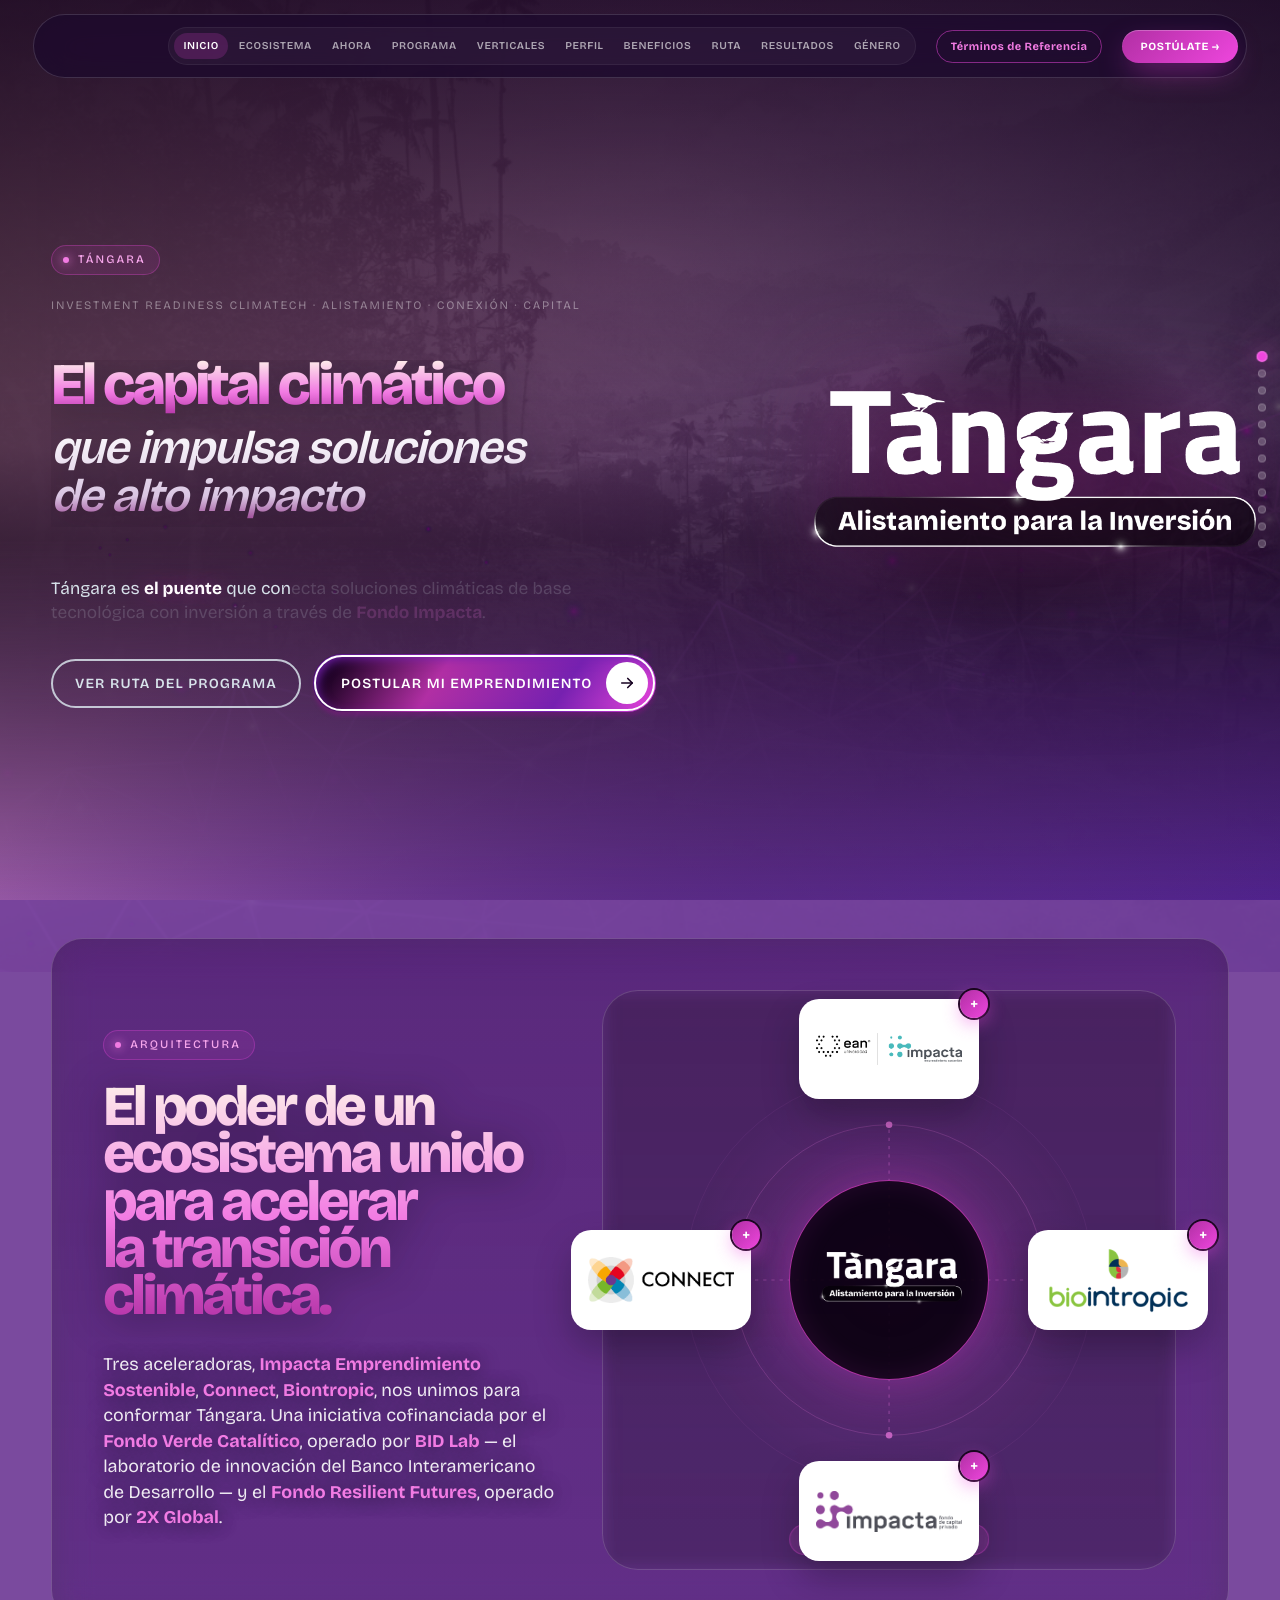
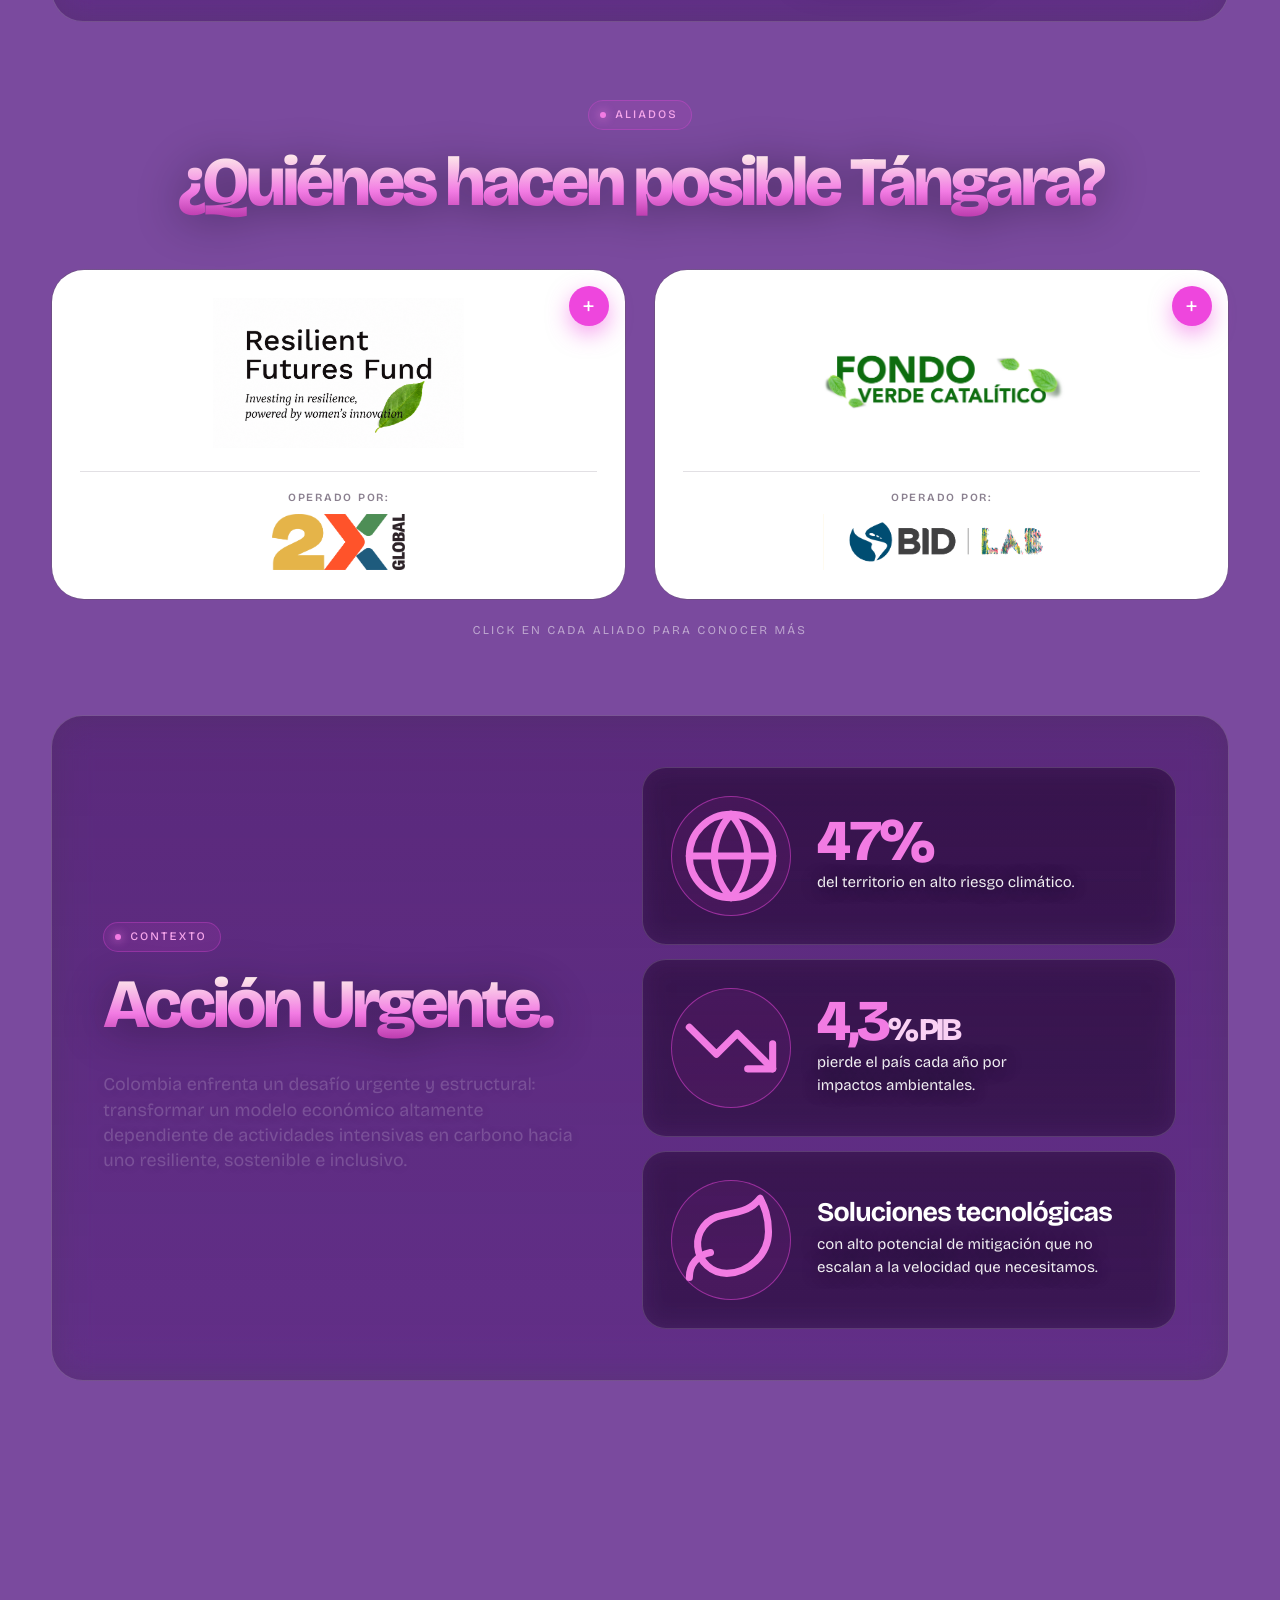
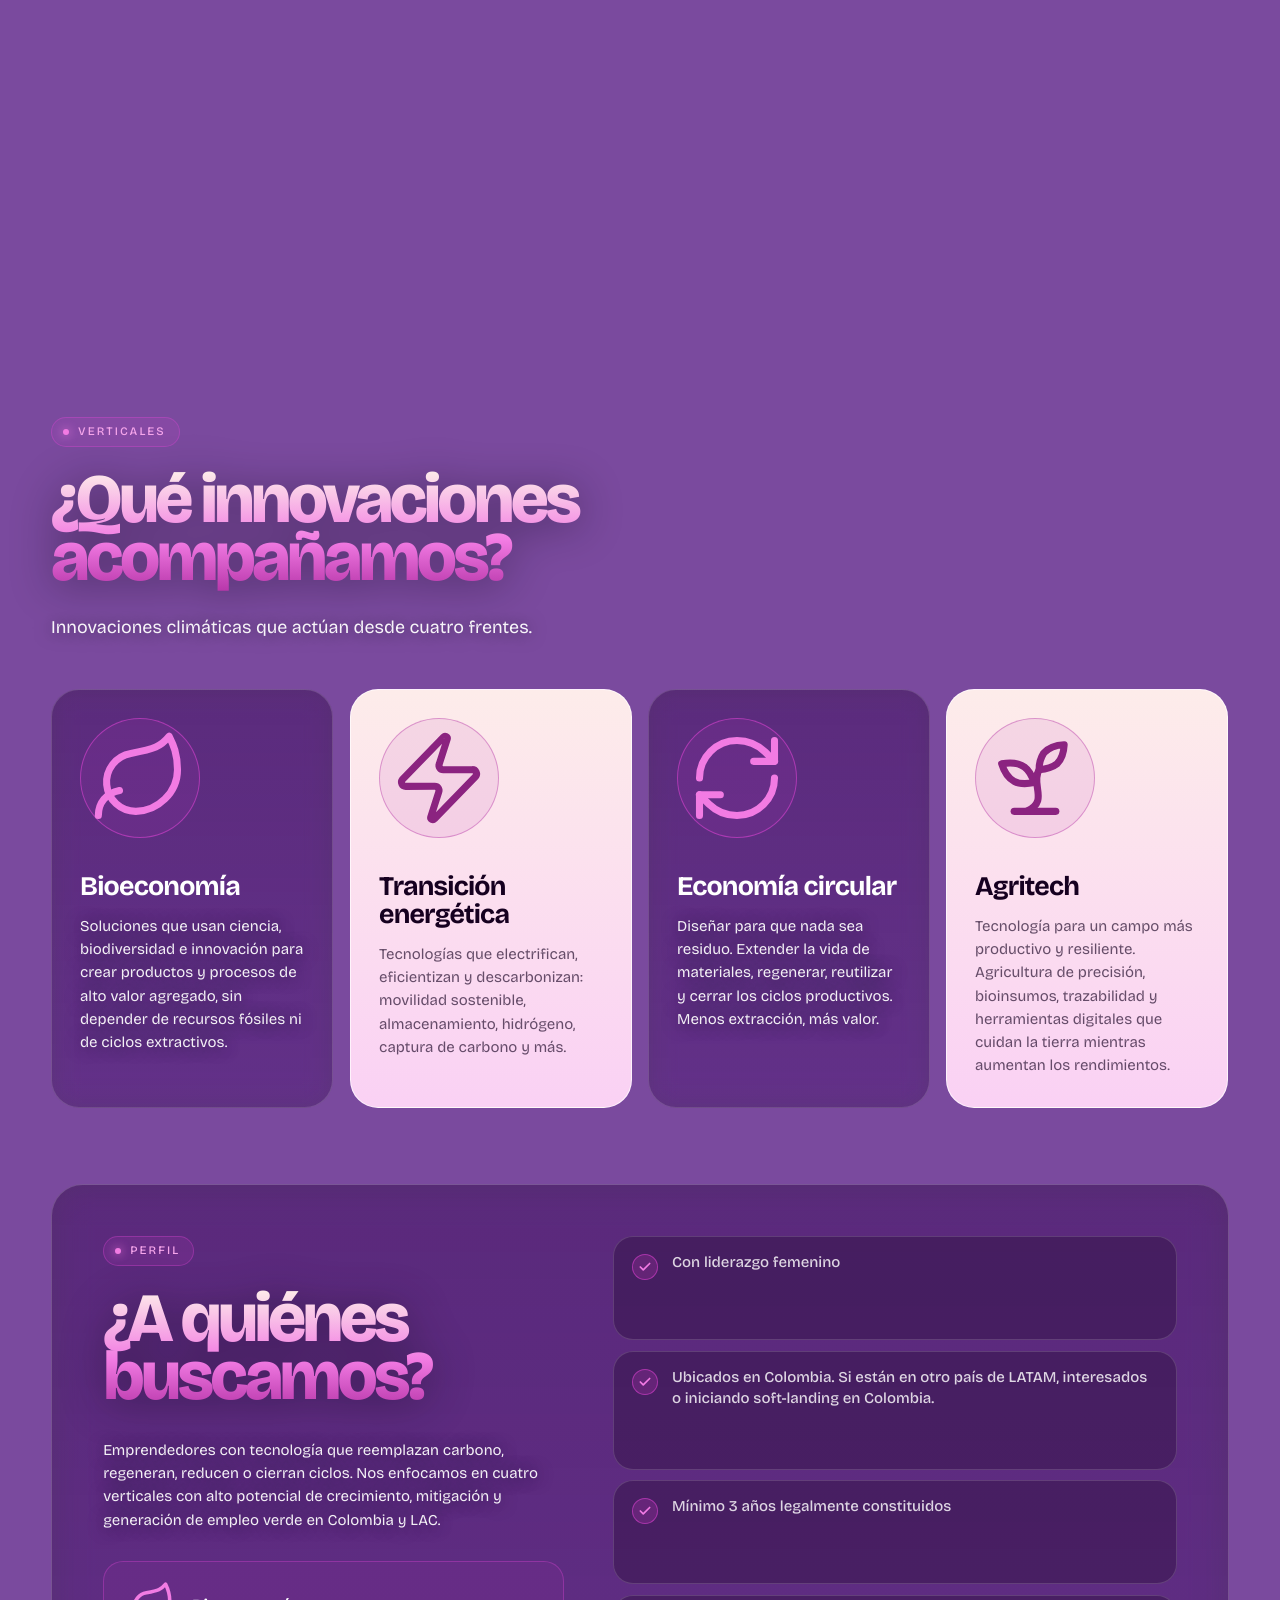
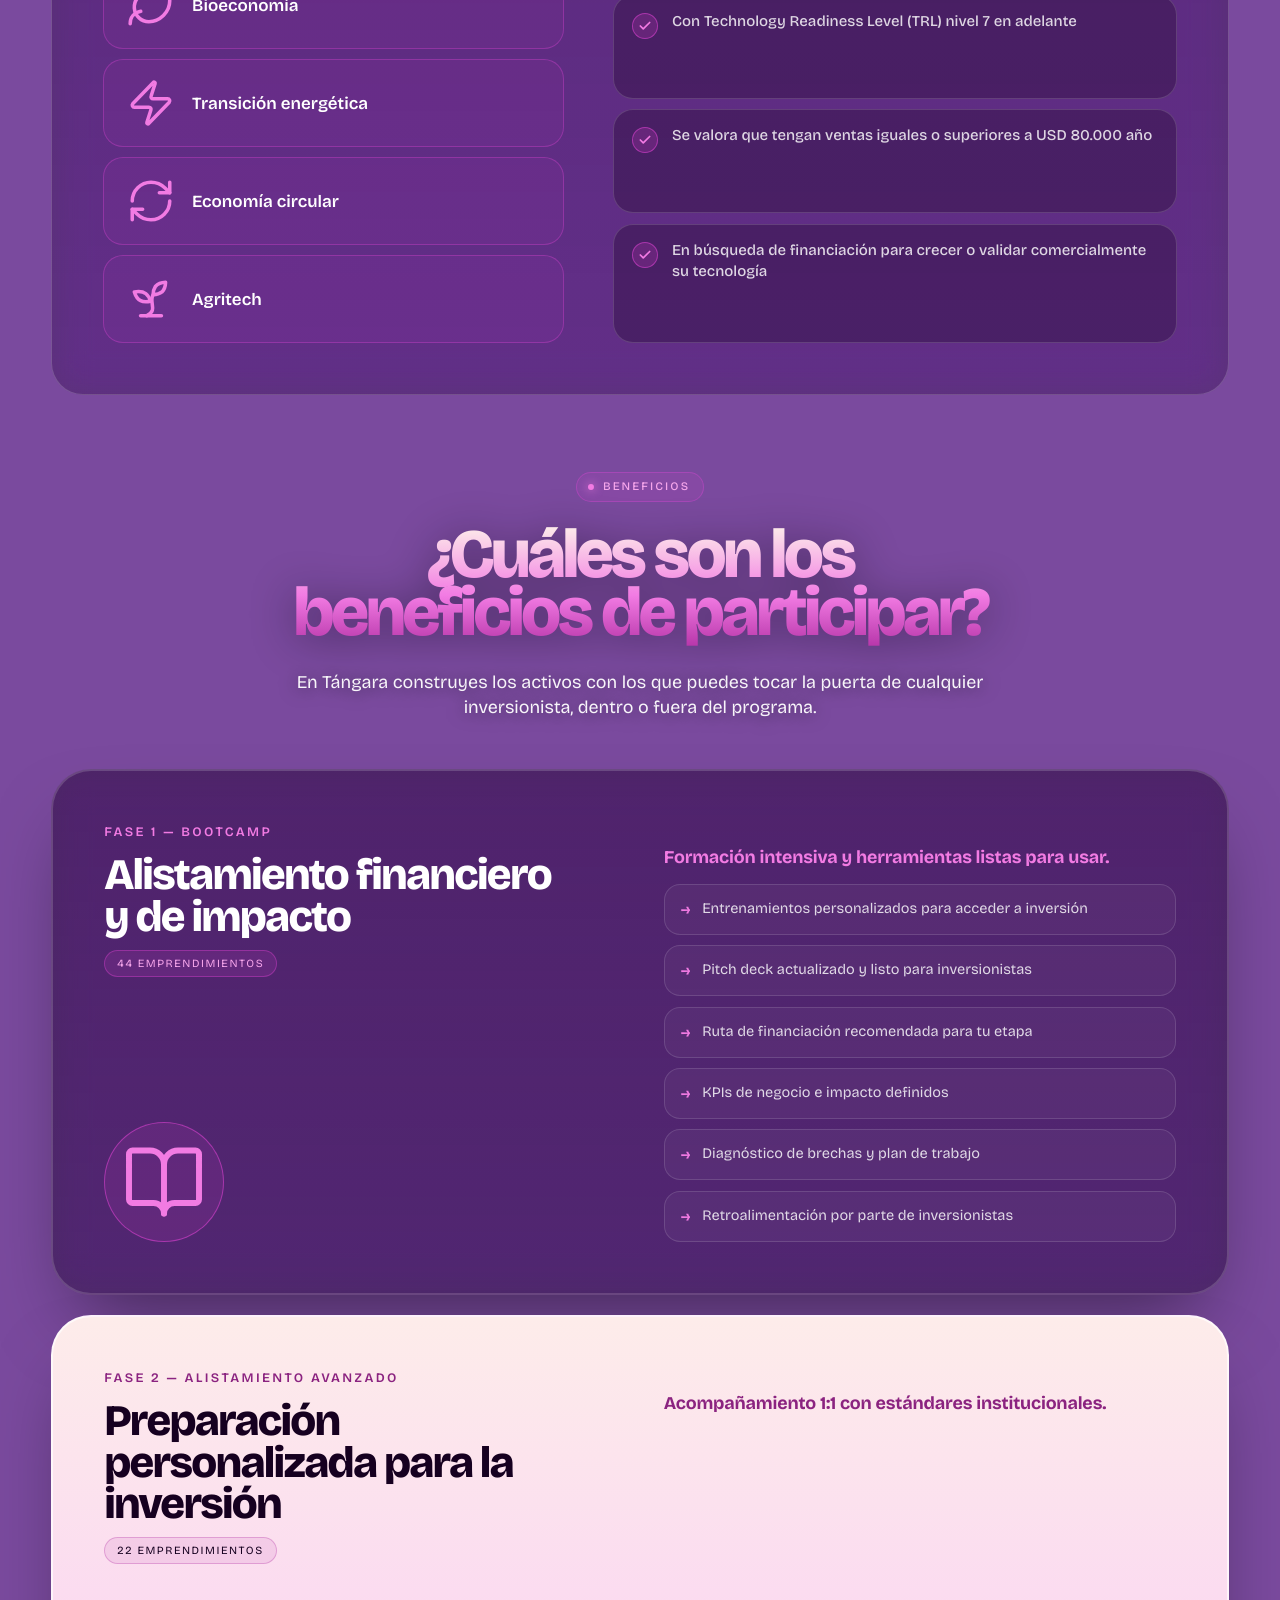
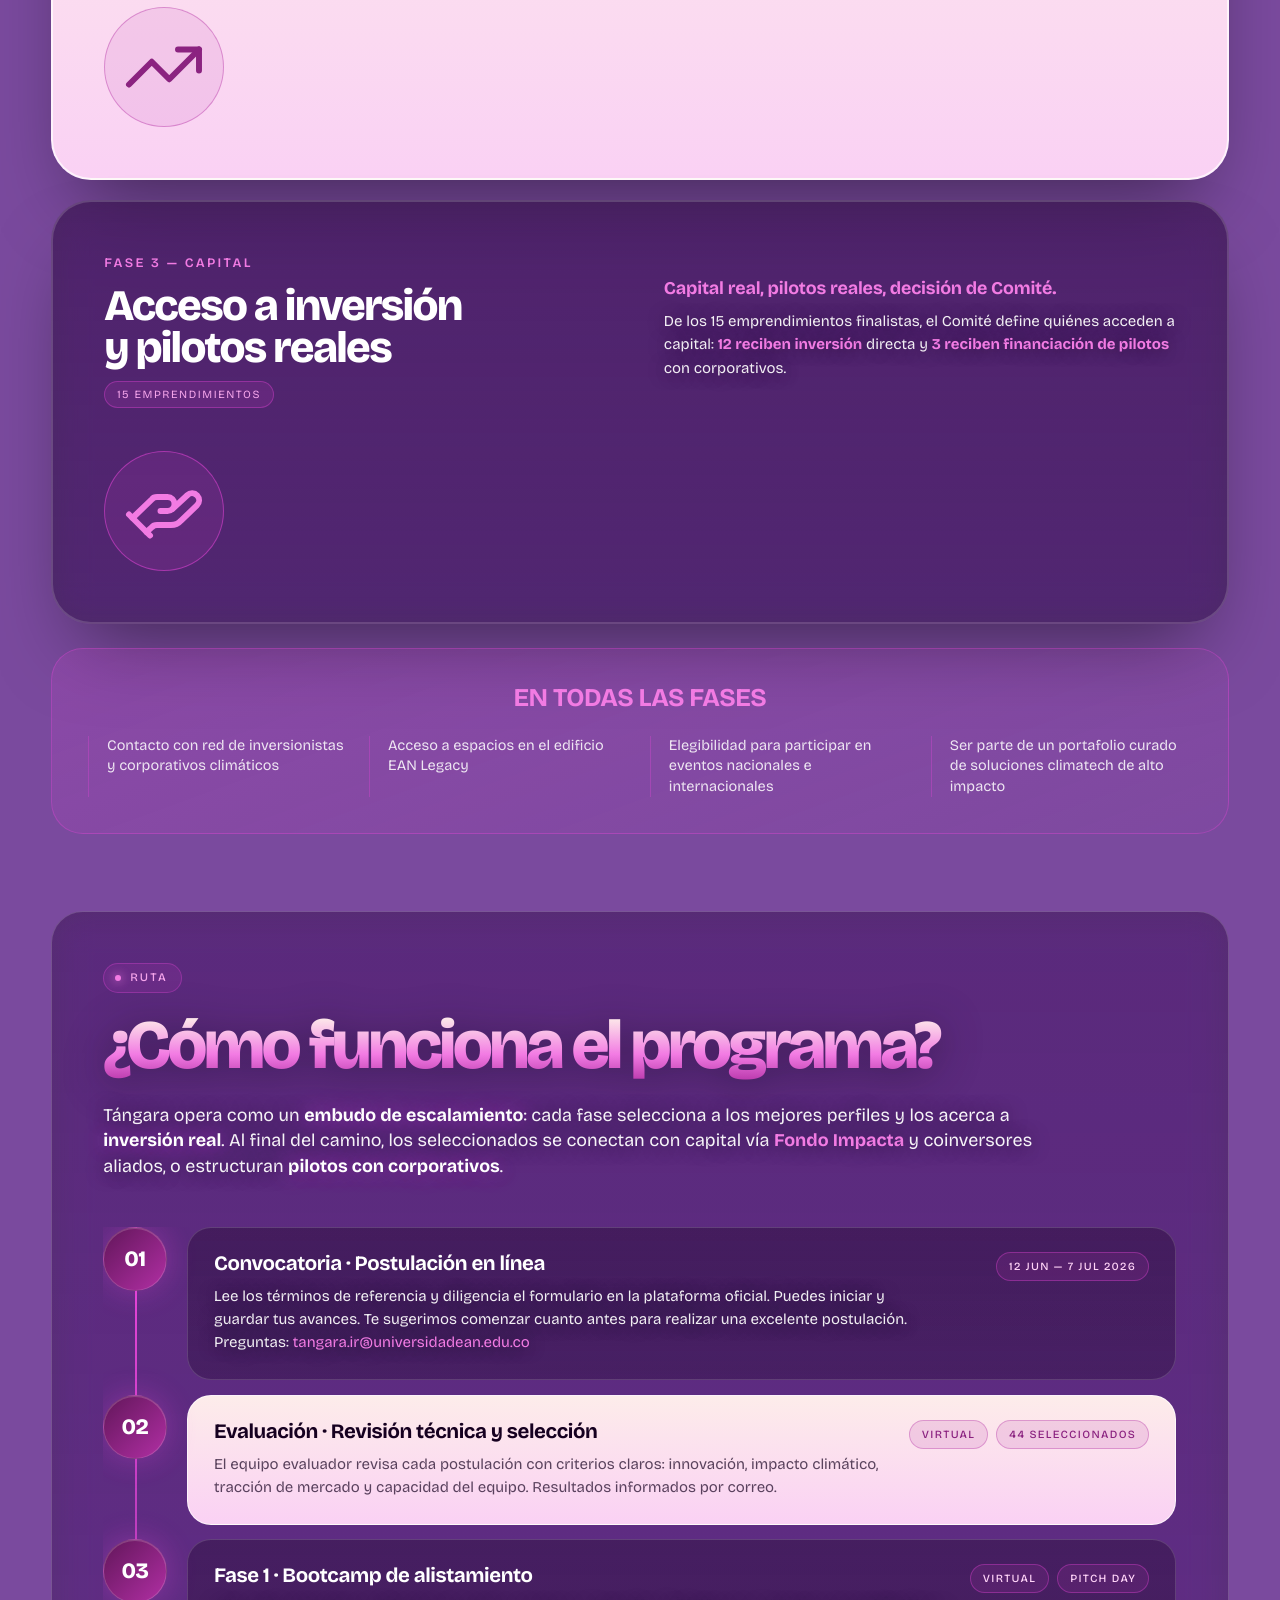
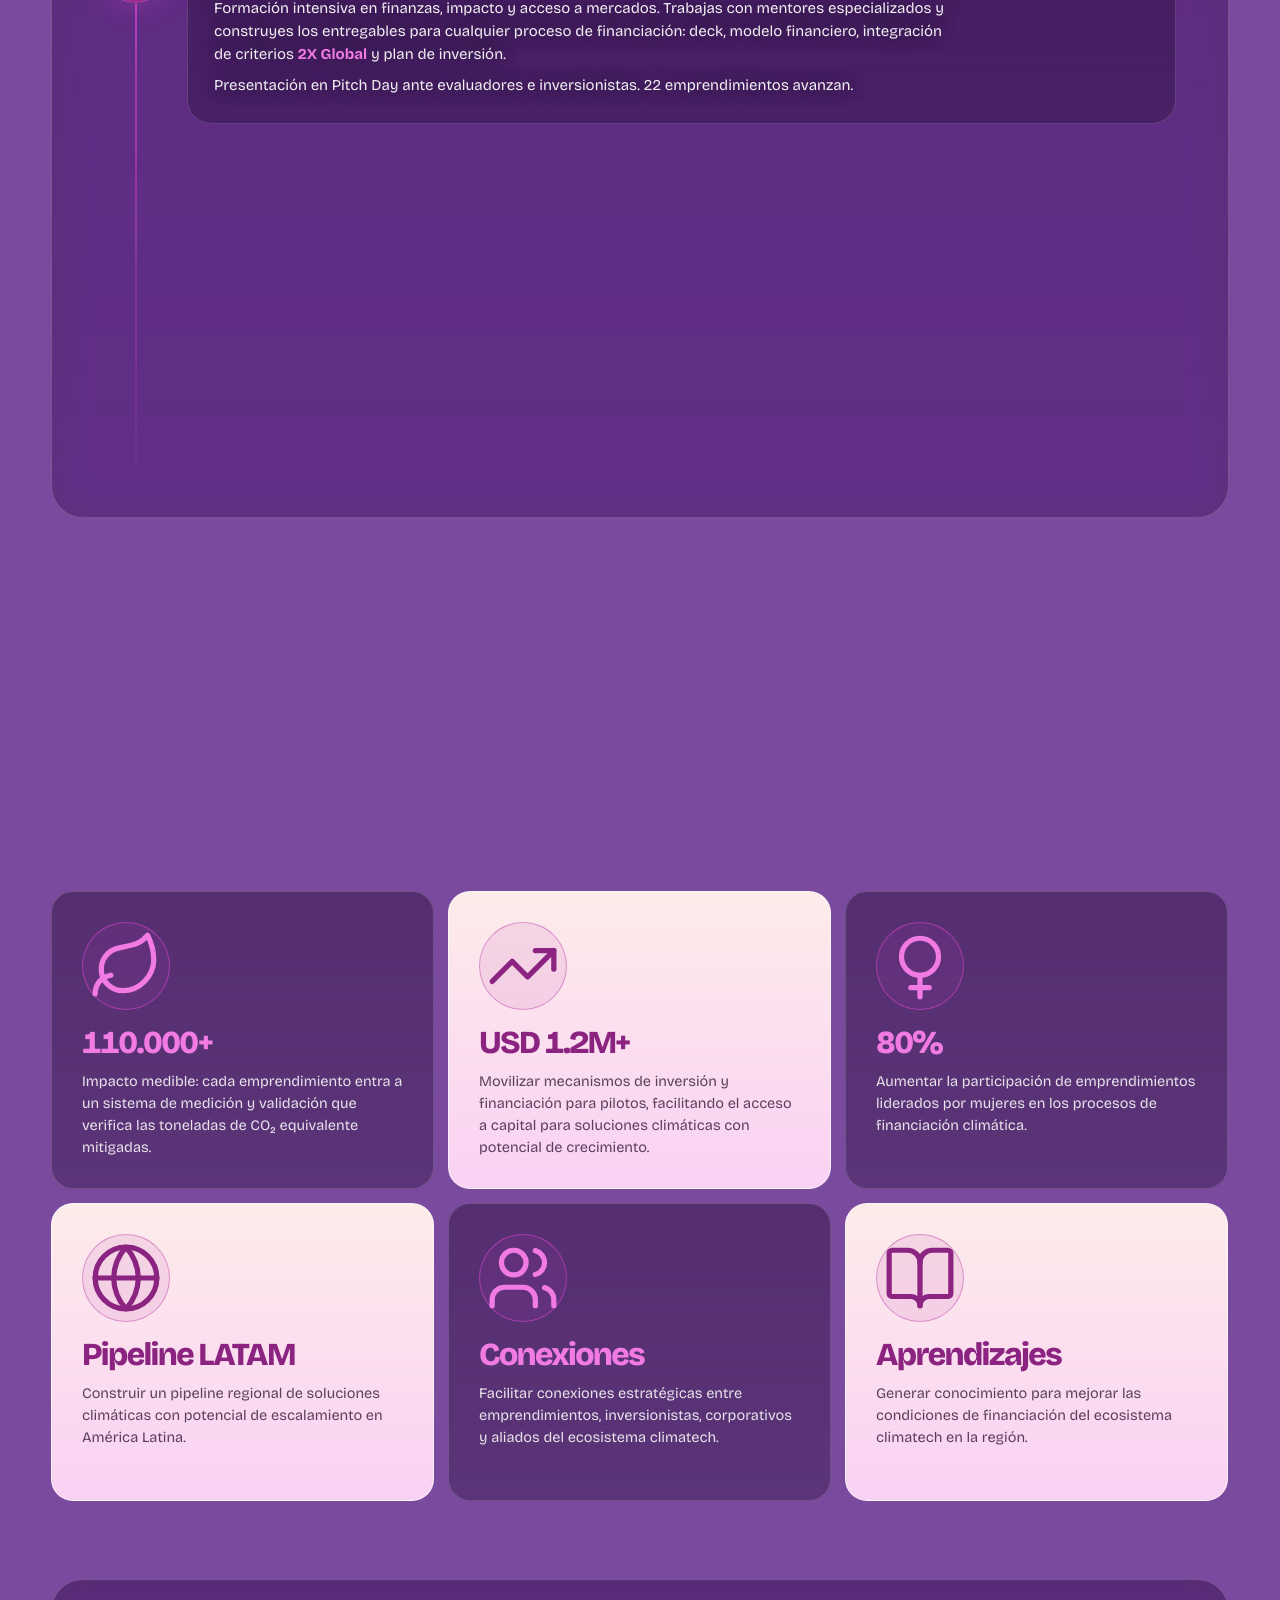
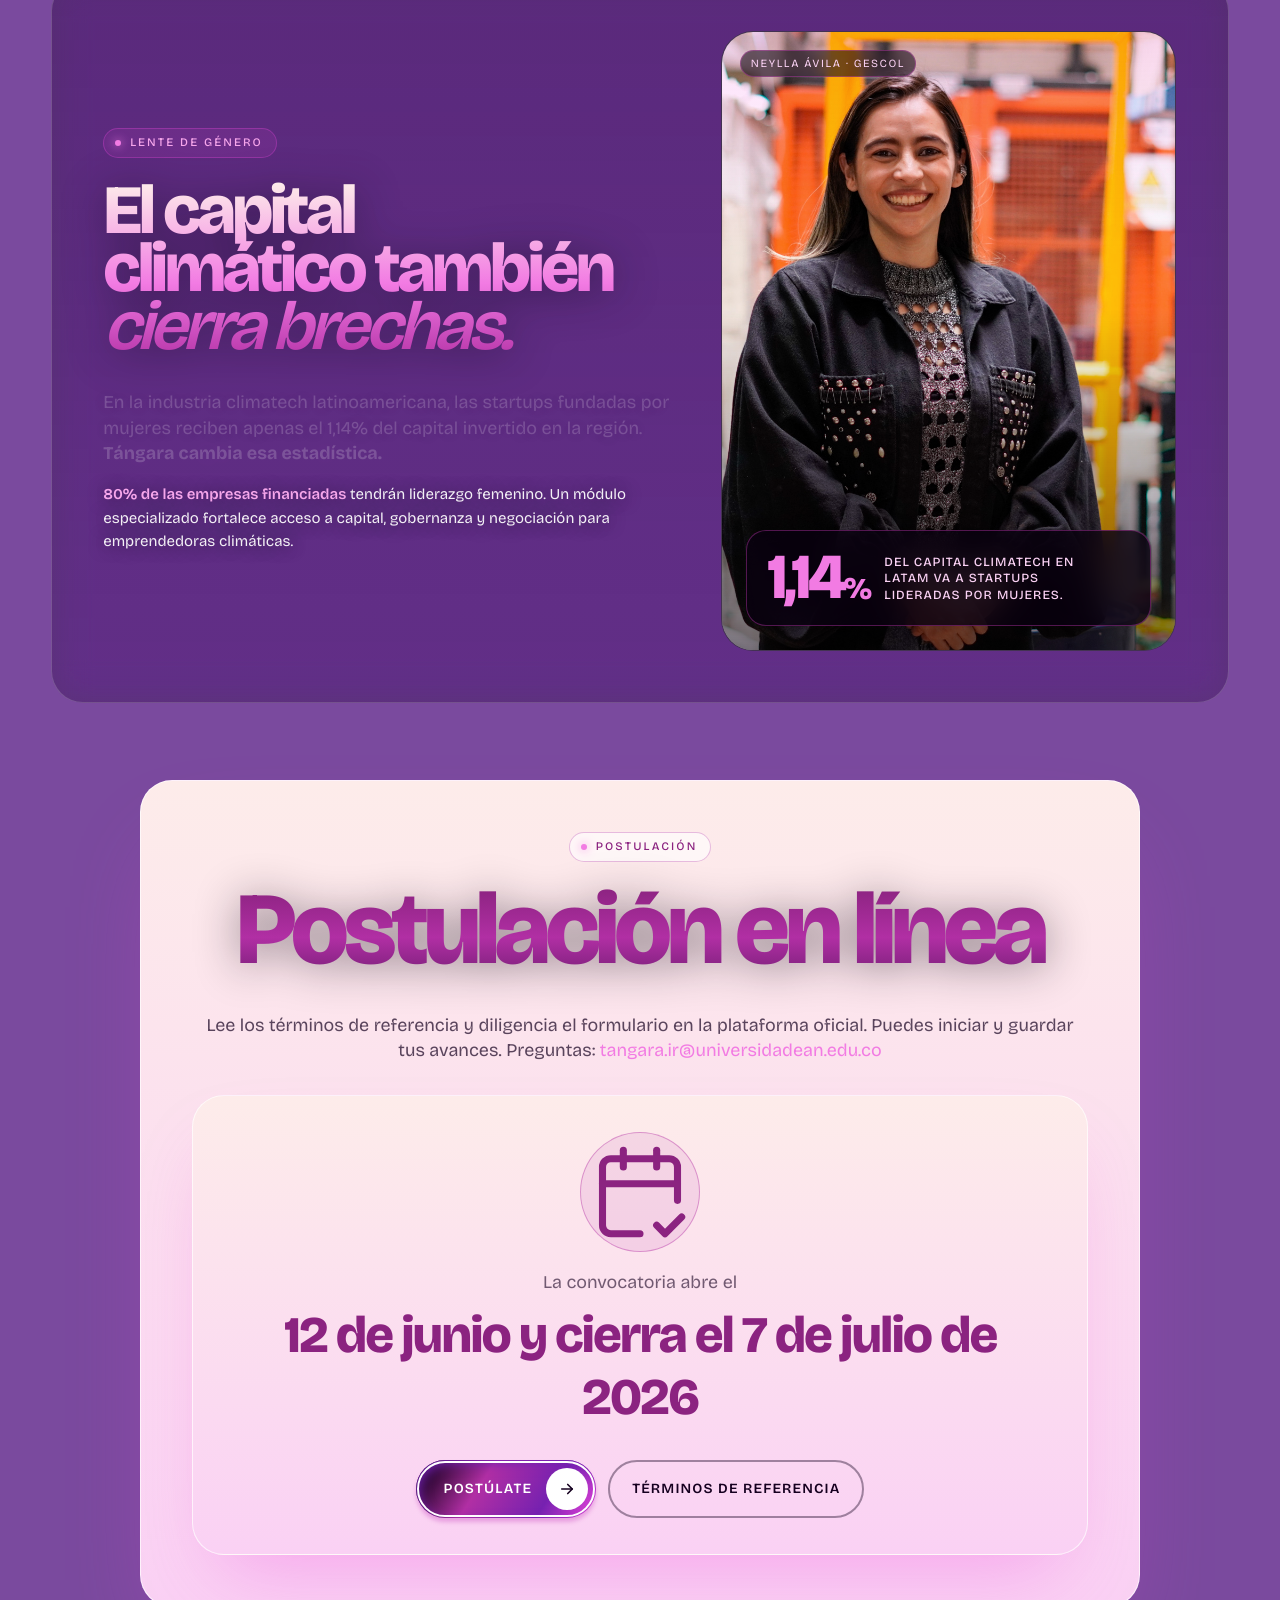
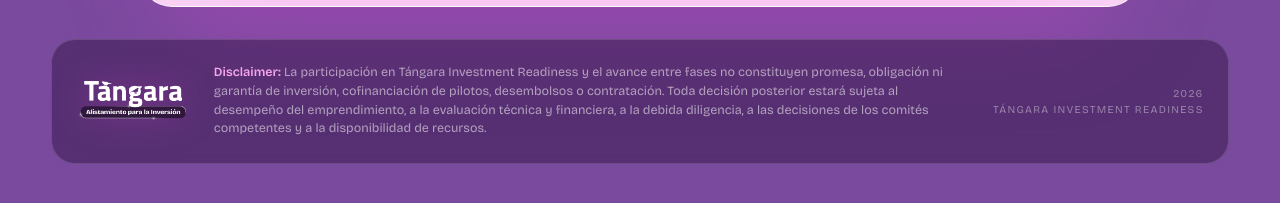
==== commit 95c18dfa: "publish v5" ====
--- a/index.html
+++ b/index.html
@@ -220,9 +220,9 @@
 .buttons{display:flex;gap:12px;flex-wrap:wrap;margin-top:36px}
 
 /* Reveal */
-.reveal{opacity:0;transform:translateY(48px) scale(.985);filter:blur(8px);transition:opacity .65s cubic-bezier(.22,1,.36,1),transform .7s cubic-bezier(.22,1,.36,1),filter .6s ease}
+.reveal{opacity:0;transform:translateY(26px);filter:blur(5px);transition:opacity .9s cubic-bezier(.16,1,.3,1),transform .95s cubic-bezier(.16,1,.3,1),filter .8s cubic-bezier(.33,1,.68,1);will-change:opacity,transform}
 .reveal.visible{opacity:1;transform:none;filter:none}
-.d1{transition-delay:.06s}.d2{transition-delay:.12s}.d3{transition-delay:.18s}.d4{transition-delay:.24s}.d5{transition-delay:.3s}
+.d1{transition-delay:.07s}.d2{transition-delay:.14s}.d3{transition-delay:.21s}.d4{transition-delay:.28s}.d5{transition-delay:.35s}
 
 /* ── HERO ────────────────────────────────────────────── */
 .hero{
@@ -1111,12 +1111,15 @@
   .orbit-pill{width:clamp(108px,28vw,140px);padding:10px 12px}
   .orbit-pill strong{font-size:13px}
   .orbit-pill span{font-size:9.5px}
-  .t-row{grid-template-columns:50px 1fr;gap:14px}
-  .timeline::before{left:24px}
-  .t-num{width:50px;height:50px;font-size:18px}
-  .t-card{grid-template-columns:1fr;padding:18px;overflow:visible;min-width:0;box-sizing:border-box}
-  .t-card h3{font-size:clamp(17px,5vw,22px)}
-  .t-card .copy{font-size:15px}
+  .t-row{grid-template-columns:44px minmax(0,1fr);gap:10px}
+  .timeline::before{left:21px}
+  .t-num{width:44px;height:44px;font-size:16px}
+  .t-card{grid-template-columns:1fr;padding:18px 16px;overflow:visible;min-width:0;max-width:100%;box-sizing:border-box}
+  .t-card h3{font-size:clamp(17px,5vw,22px);overflow-wrap:anywhere}
+  .t-card .copy{font-size:14.5px;overflow-wrap:anywhere}
+  .panel{padding:26px 16px}
+  .panel .lead,.panel .copy{overflow-wrap:anywhere}
+  .section-head{margin-bottom:28px}
   .tags{justify-content:flex-start}
   .menu-btn{width:40px;height:40px;font-size:22px}
 }
@@ -1211,21 +1214,21 @@
 /* ── MÓVIL: limpieza de HERO y ECOSISTEMA ───────────────────── */
 @media(max-width:760px){
   /* HERO móvil rediseñado: logo arriba, centrado, espacioso (versión larga) */
-  .hero{min-height:auto;padding-top:120px;padding-bottom:60px;overflow:visible}
+  .hero{min-height:auto;padding-top:92px;padding-bottom:36px;overflow:visible}
   .hero .wrap{max-width:100%}
-  .hero-grid{grid-template-columns:1fr;gap:26px;text-align:center;justify-items:center}
+  .hero-grid{grid-template-columns:1fr;gap:16px;text-align:center;justify-items:center}
   .hero-top{display:none}                 /* el logo ya comunica la marca */
-  .hero-visual{display:block!important;order:-1;position:relative;width:min(48vw,200px);max-width:200px;margin:0 auto;aspect-ratio:1;overflow:hidden;border-radius:50%}
+  .hero-visual{display:block!important;order:-1;position:relative;width:min(64vw,260px);max-width:260px;margin:0 auto;aspect-ratio:1;overflow:hidden;border-radius:50%}
   .hero-visual::before{display:none}
   .hero-visual .magnet{transform:none!important;pointer-events:none}
   .hero-bird{animation:bird-float-m 5s ease-in-out infinite!important;filter:drop-shadow(0 0 40px rgba(238,70,221,.35)) drop-shadow(0 18px 40px rgba(40,12,60,.5))}
-  .hero-tag{position:static;transform:none;margin:16px auto 0;display:inline-flex}
-  .hero-copy{gap:22px;align-items:center;width:100%}
+  .hero-tag{position:static;transform:none;margin:10px auto 0;display:inline-flex}
+  .hero-copy{gap:14px;align-items:center;width:100%}
   .hero-headline{margin-top:0}
   .hero-headline h1{text-align:center;max-width:none}
   .hero-lead{text-align:center;margin:0 auto;max-width:34ch}
   .anim-text .ch{opacity:1!important}     /* sin texto a medio revelar */
-  .hero-actions{flex-direction:column;align-items:stretch;width:100%;max-width:340px;margin:4px auto 0;gap:12px}
+  .hero-actions{flex-direction:column;align-items:stretch;width:100%;max-width:340px;margin:2px auto 0;gap:10px}
   .hero-actions .btn,.hero-actions .btn-pill{width:100%;justify-content:center}
   .hero-actions .btn-pill{padding-left:24px}
 @keyframes bird-float-m{0%,100%{transform:scale(1.02) translateY(0)}50%{transform:scale(1.05) translateY(-6px)}}
@@ -1302,7 +1305,7 @@
 ::-webkit-scrollbar-thumb:hover{background:linear-gradient(180deg,#EE46DD,#F27BE3)}
 
 /* ── Staggered scroll reveal for inner items ─────────── */
-.fx-item{opacity:0;transform:translateY(24px);filter:blur(5px);transition:opacity .6s var(--ease-premium),transform .65s var(--ease-premium),filter .6s ease}
+.fx-item{opacity:0;transform:translateY(18px);filter:blur(4px);transition:opacity .75s var(--ease-premium),transform .8s var(--ease-premium),filter .7s cubic-bezier(.33,1,.68,1);will-change:opacity,transform}
 .fx-item.fx-in{opacity:1;transform:none;filter:none}
 .fx-fade{opacity:0;transition:opacity .8s var(--ease-premium)}
 .fx-fade.fx-in{opacity:1}
@@ -1919,7 +1922,7 @@
                 <h3>Convocatoria · Postulación en línea</h3>
                 <p class="copy" style="margin-top:10px">Lee los términos de referencia y diligencia el formulario en la plataforma oficial. Puedes iniciar y guardar tus avances. Te sugerimos comenzar cuanto antes para realizar una excelente postulación. Preguntas: <span style="color:#F27BE3">tangara.ir@universidadean.edu.co</span></p>
               </div>
-              <div class="tags"><span class="tag" style="font-family: &quot;Bricolage Grotesque&quot;">1 — 30 jun 2026</span></div>
+              <div class="tags"><span class="tag" style="font-family: &quot;Bricolage Grotesque&quot;">12 jun — 7 jul 2026</span></div>
             </div>
           </article>
           <article class="t-row reveal d1">
@@ -2058,13 +2061,13 @@
         <div class="date-card light">
           <div class="icon-round"><svg class="icon"><use href="#i-calendar"/></svg></div>
           <p class="lead" style="opacity:.85">La convocatoria abre el</p>
-          <strong>1 de junio y cierra el 30 de junio de 2026</strong>
+          <strong>12 de junio y cierra el 7 de julio de 2026</strong>
           <div class="buttons" style="justify-content:center;margin-top:32px">
             <a class="btn-pill" href="https://survey.alchemer.com/s3/8854432/inscripcion-tangara" target="_blank" rel="noopener noreferrer">
               <span>Postúlate</span>
               <span class="arrow-circle"><svg viewBox="0 0 24 24"><use href="#i-arrow-right"/></svg></span>
             </a>
-            <a class="btn btn-ghost" href="assets/Terminos-de-Referencia-Tangara-IR.pdf" target="_blank" rel="noopener noreferrer">Términos de referencia</a>
+            <a class="btn btn-ghost" href="assets/Terminos-de-Referencia-Tangara.pdf" target="_blank" rel="noopener noreferrer">Términos de referencia</a>
           </div>
         </div>
       </div>
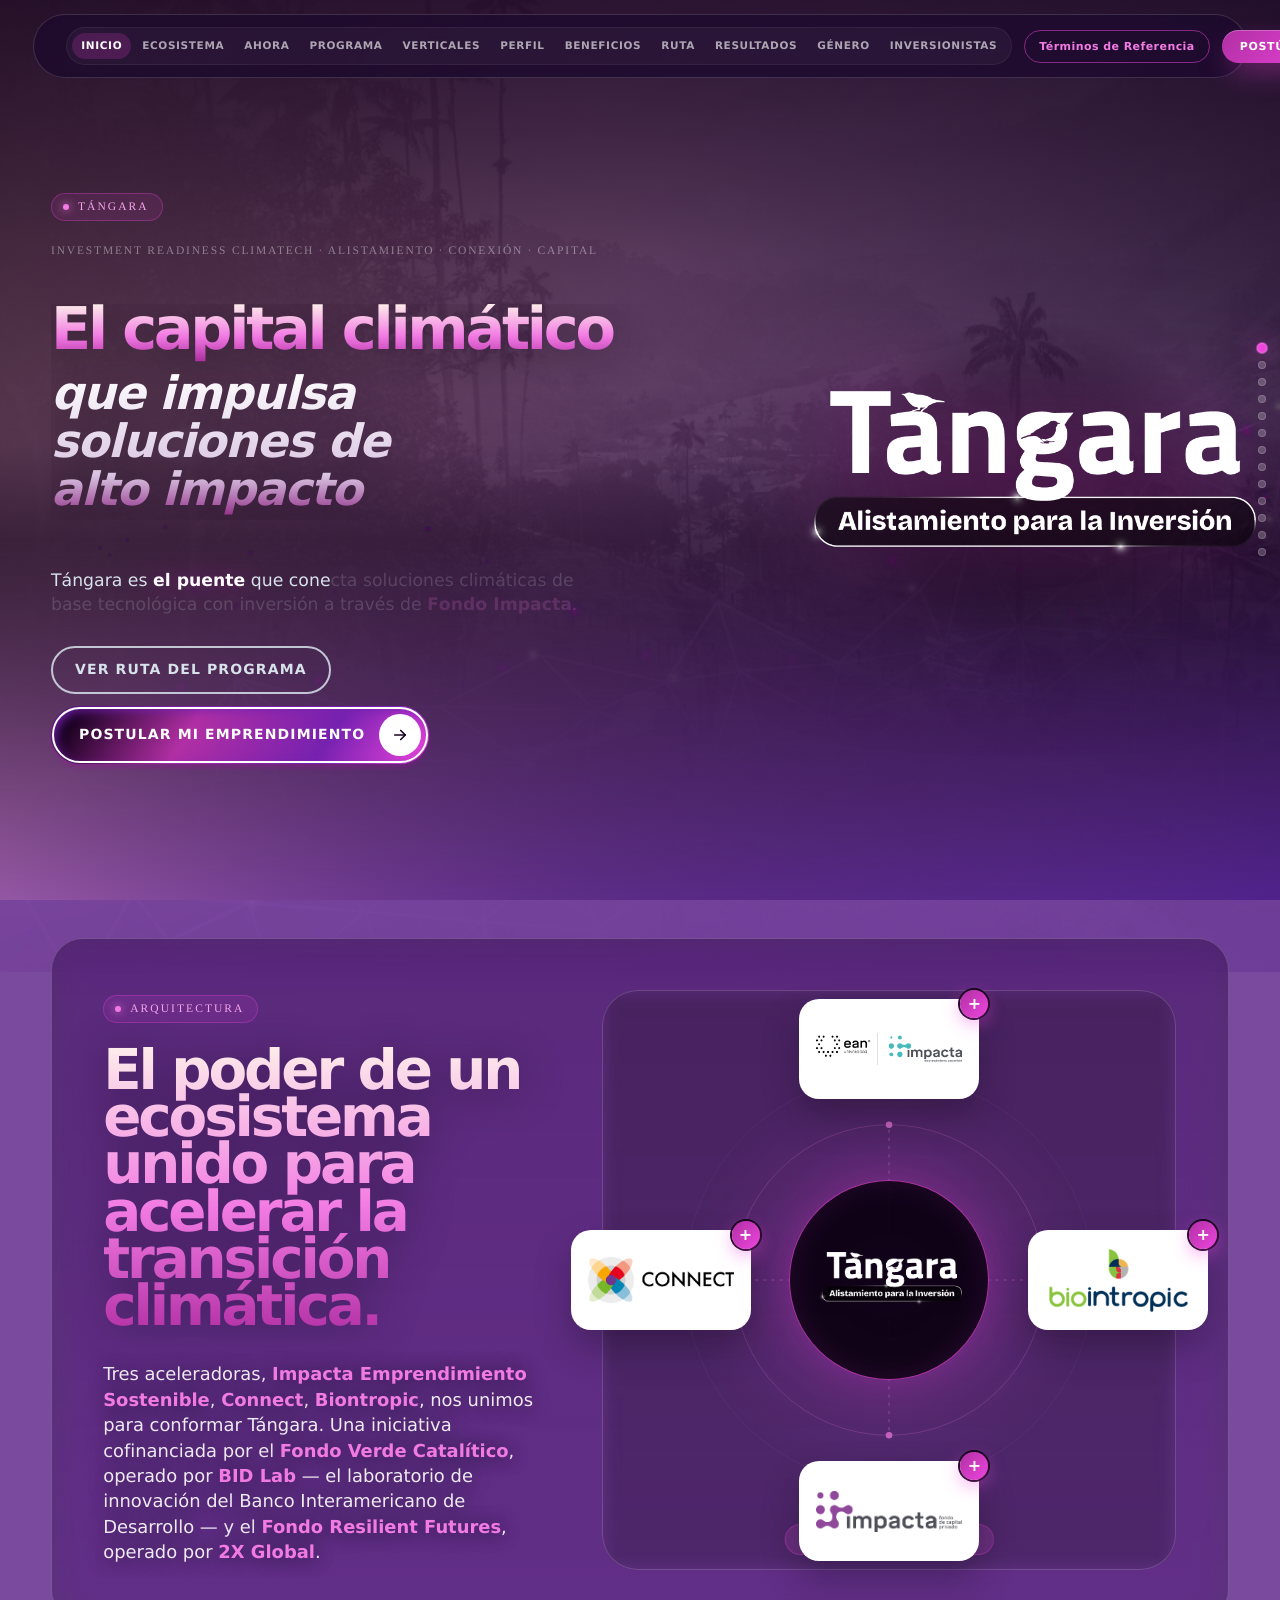
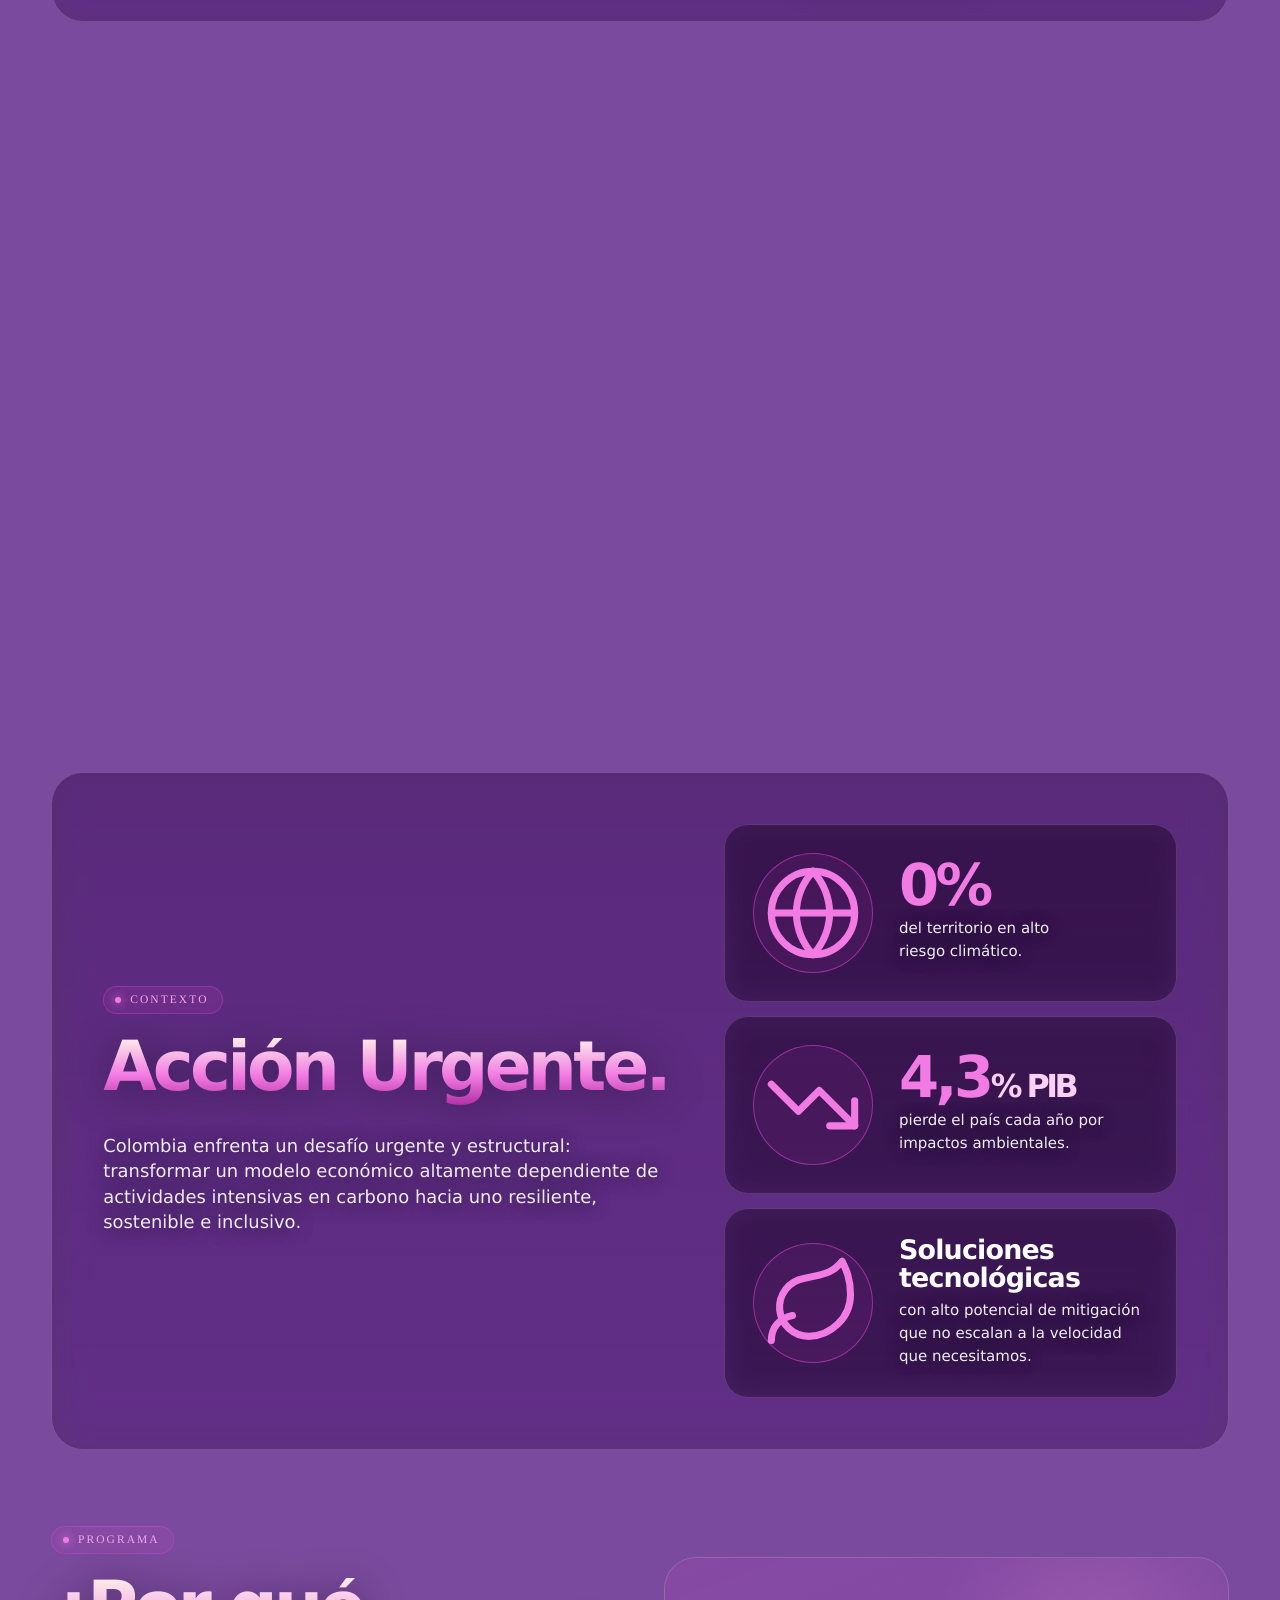
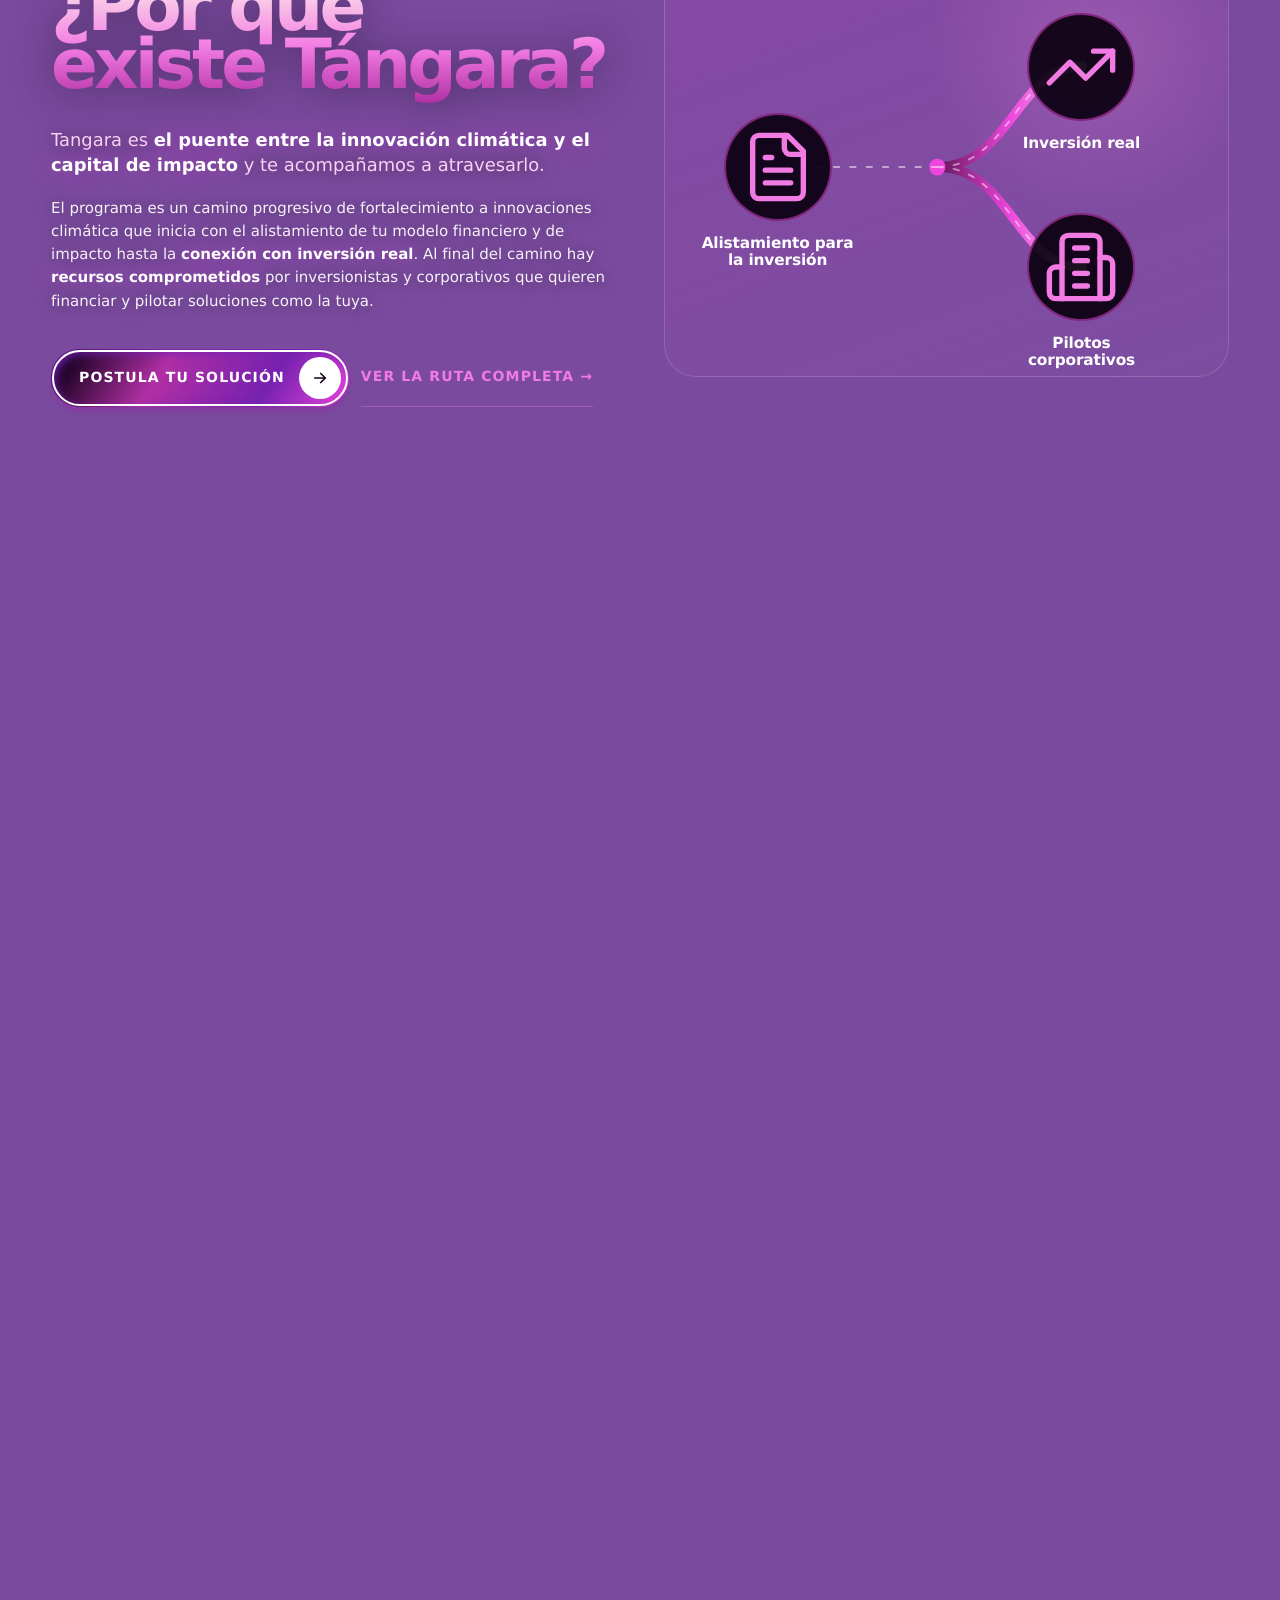
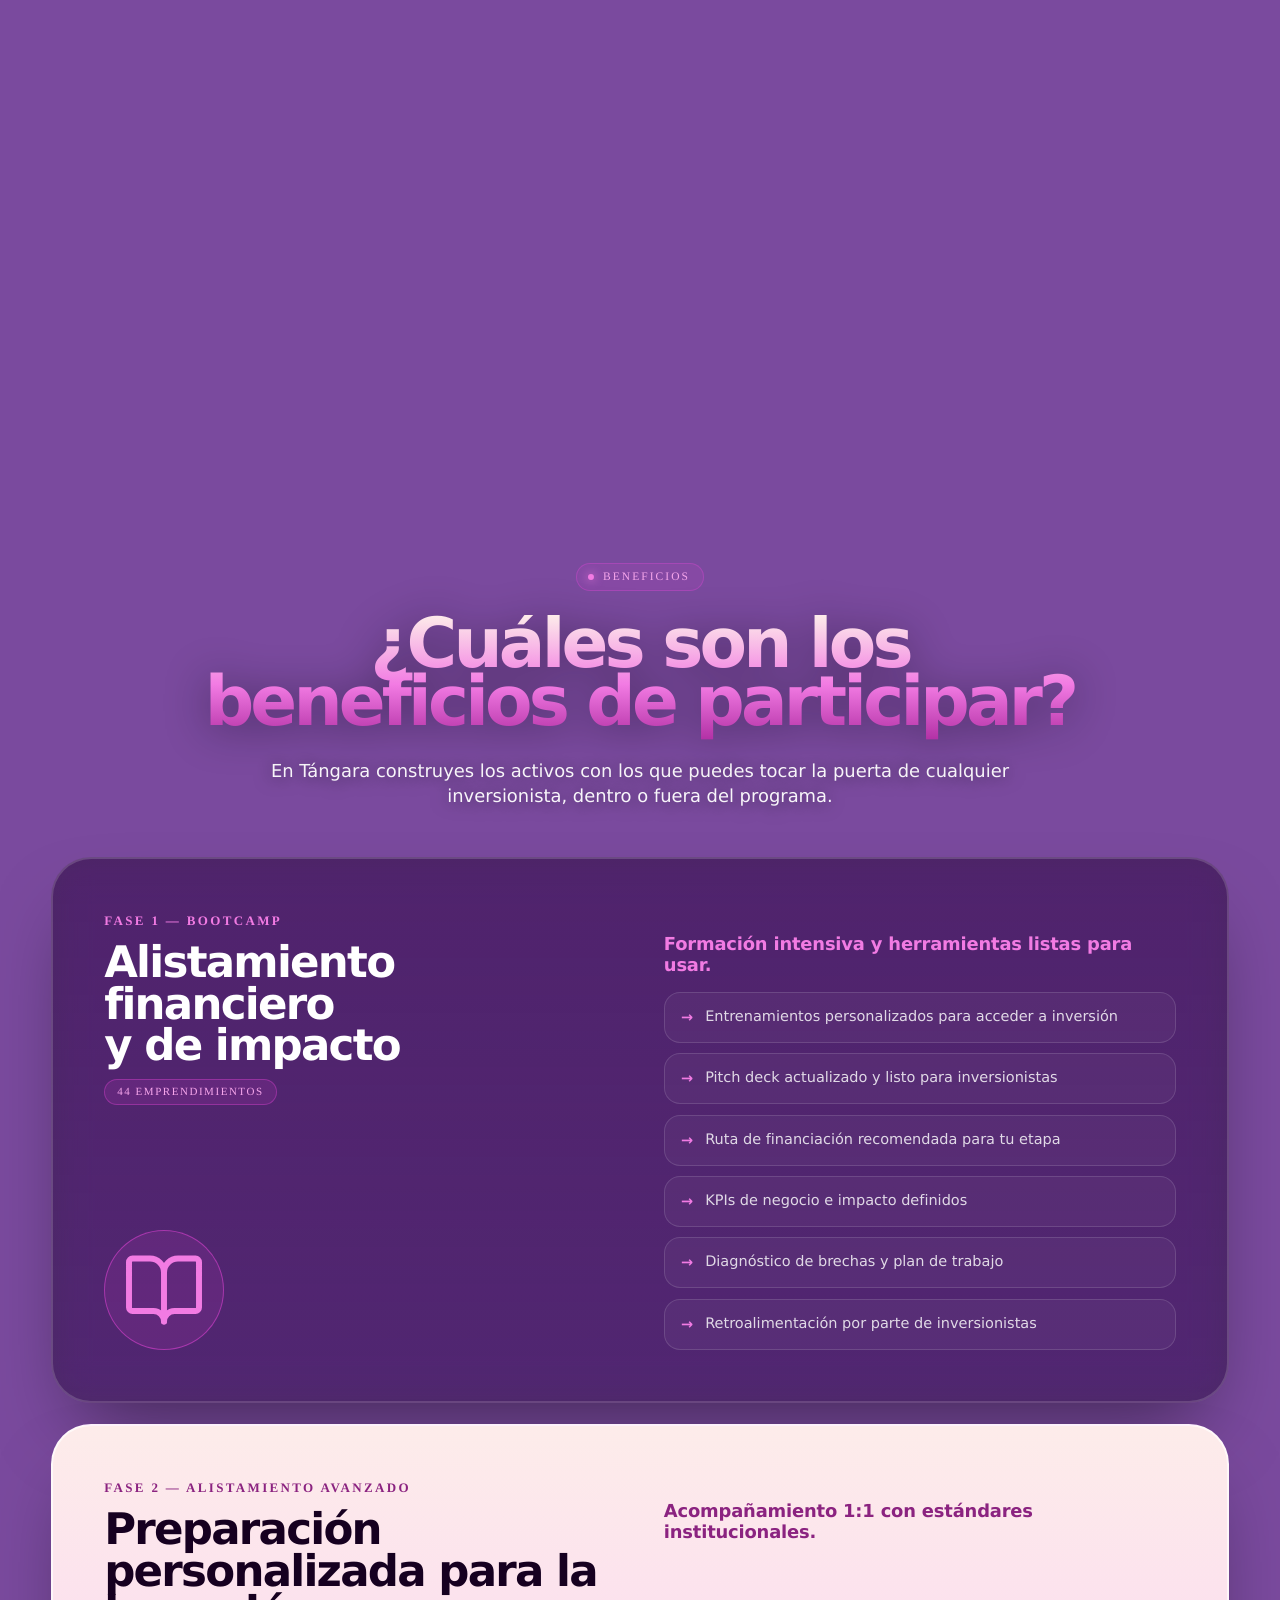
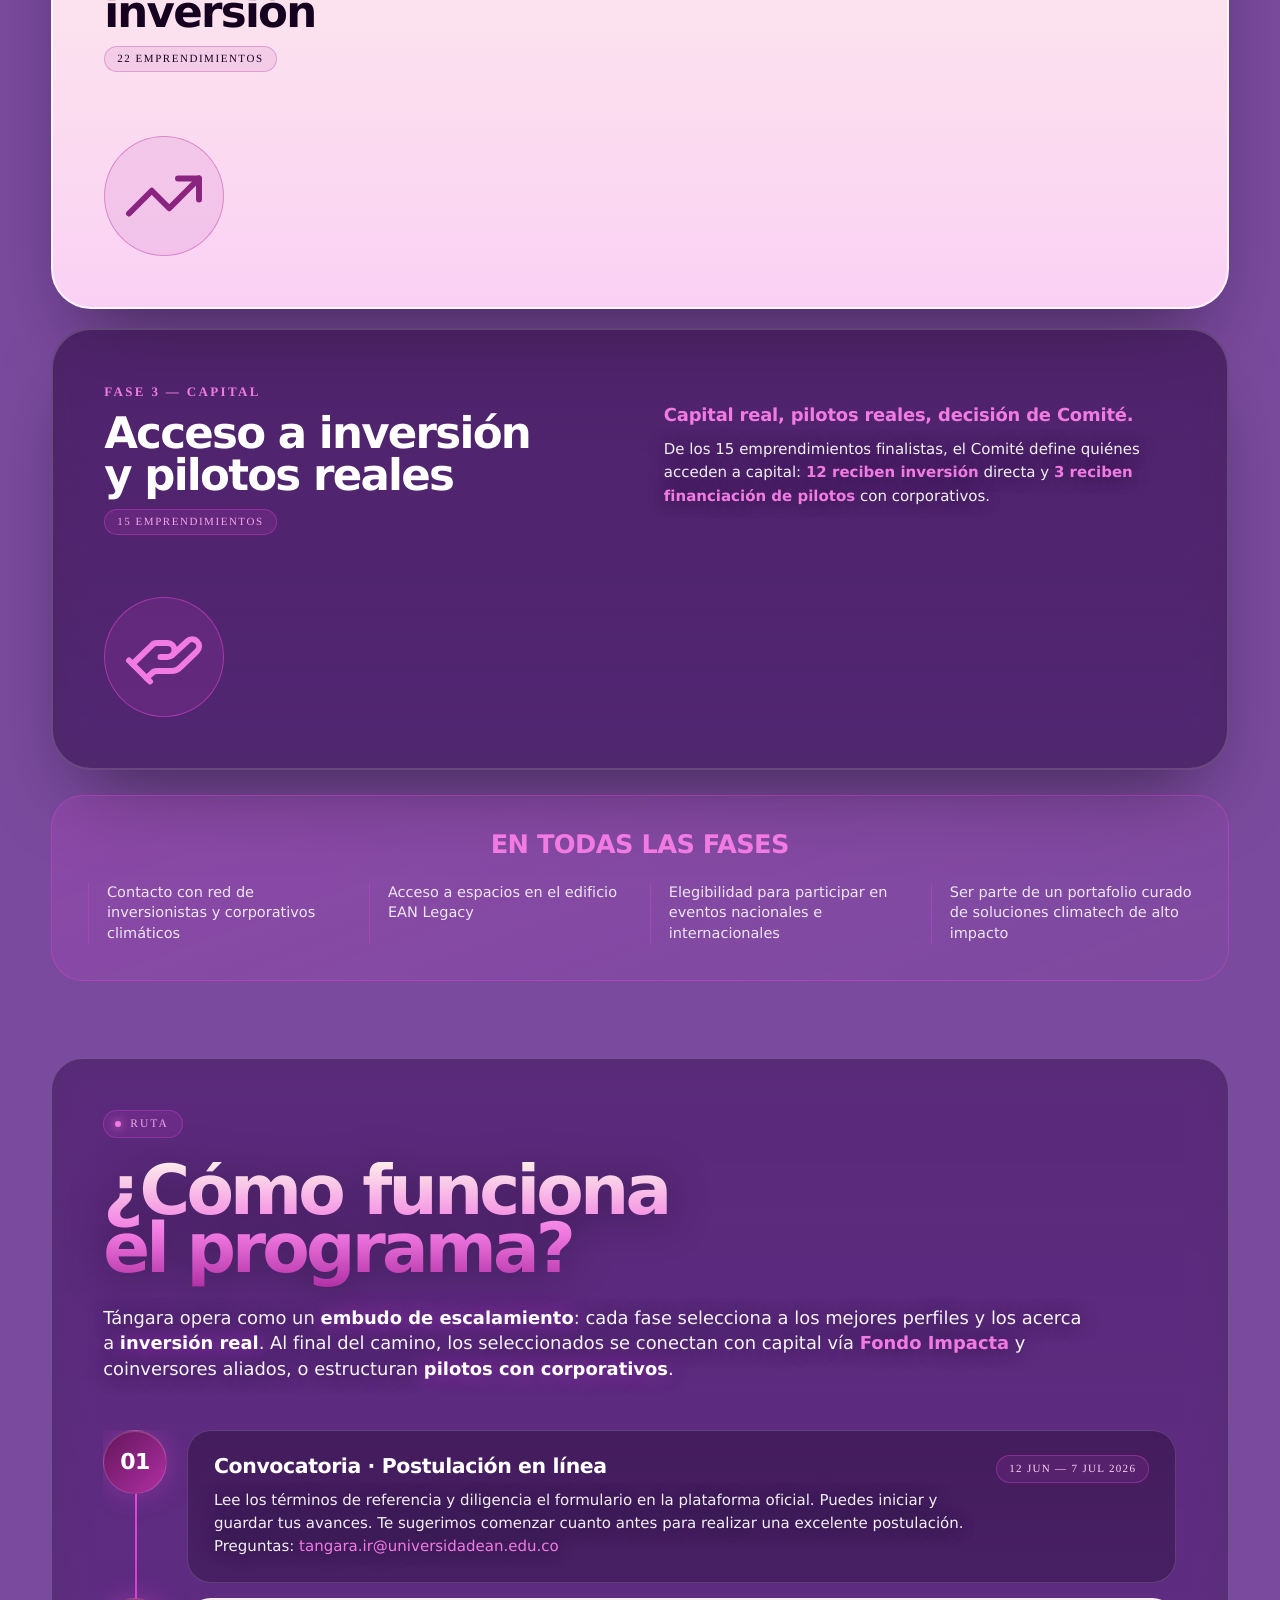
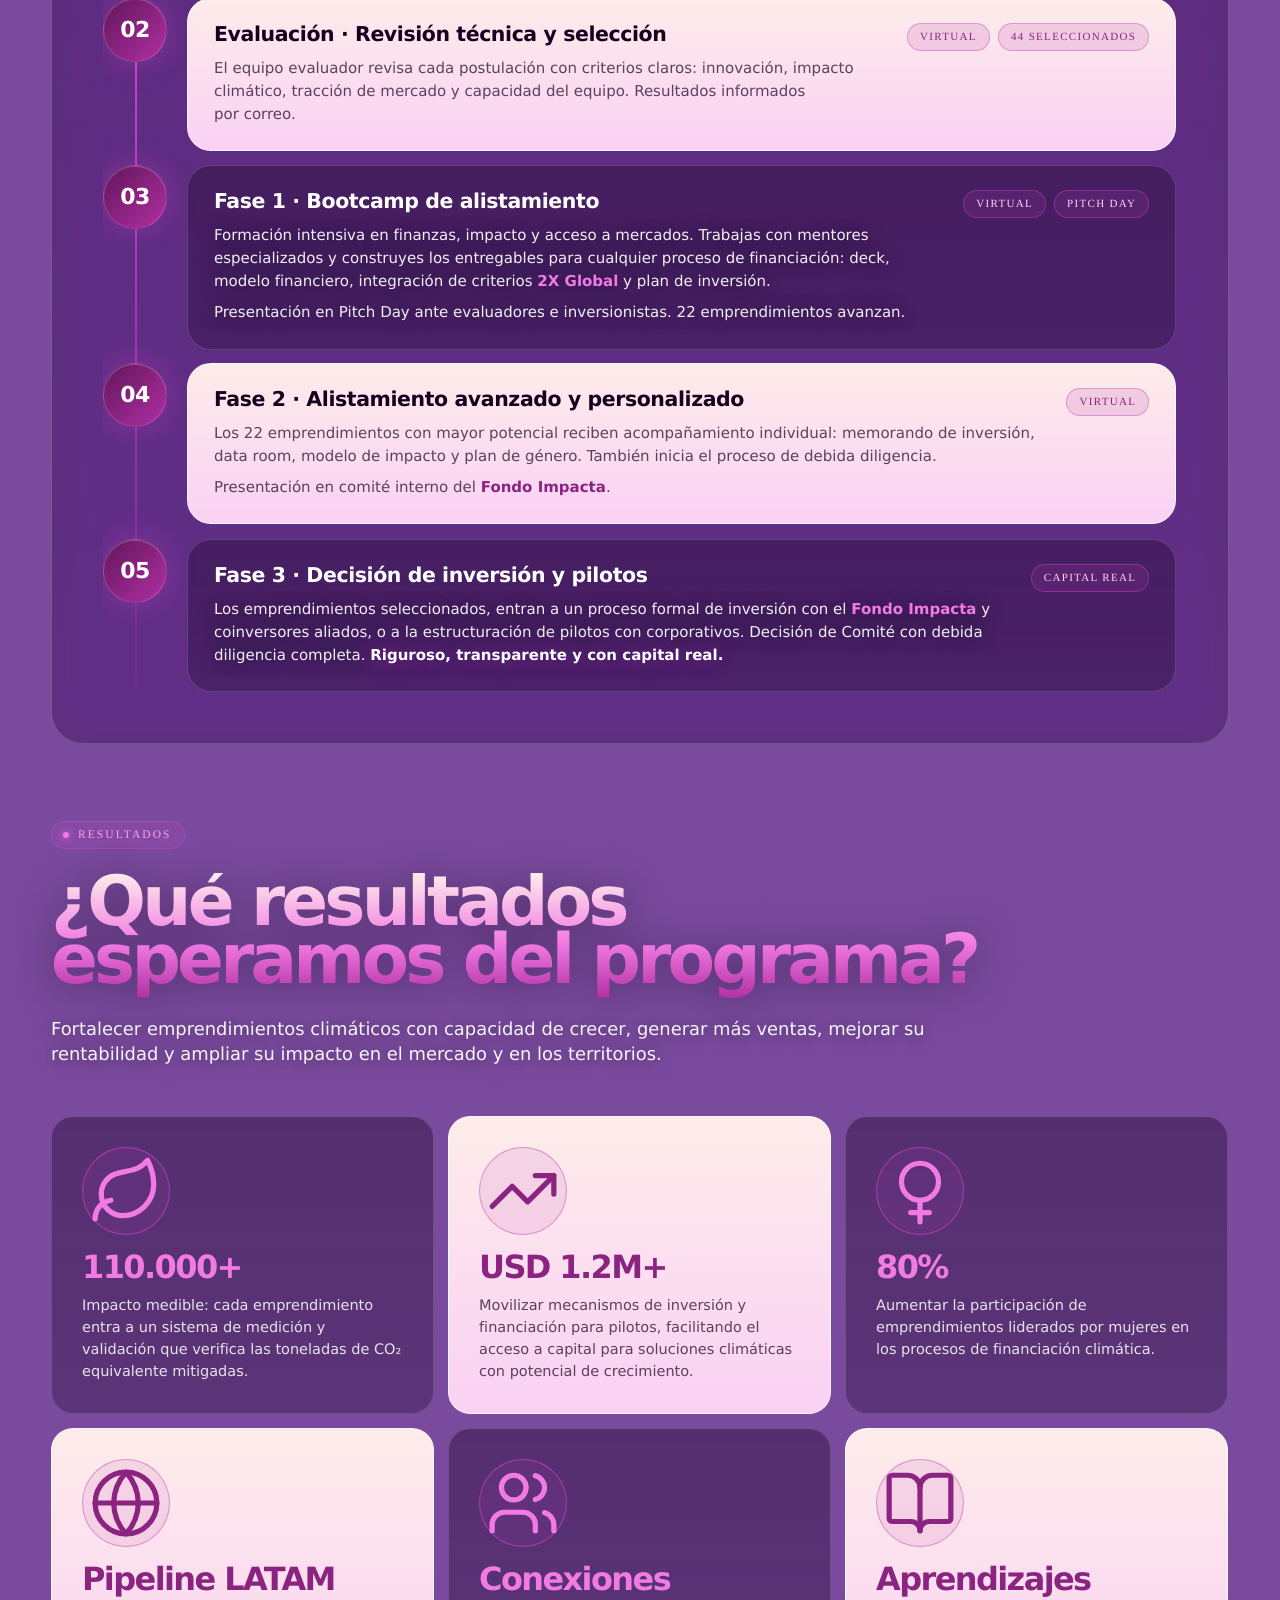
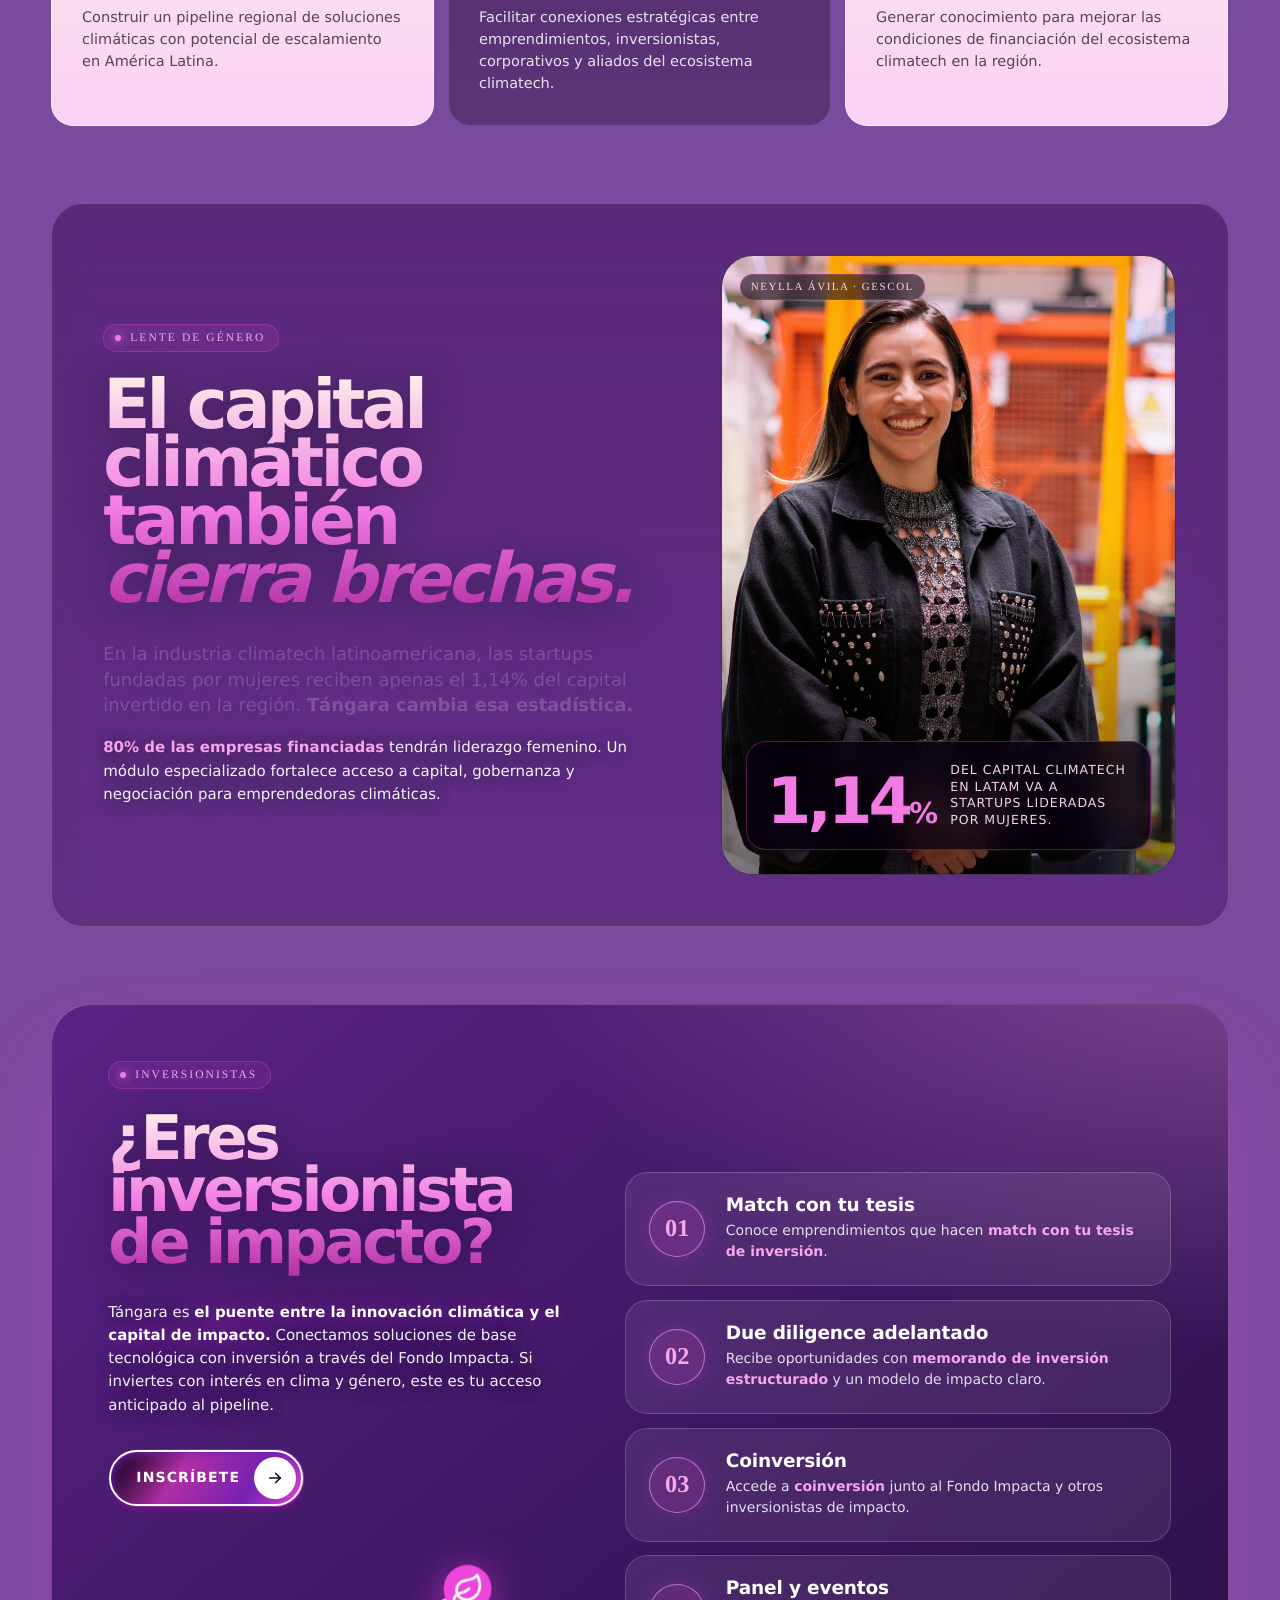
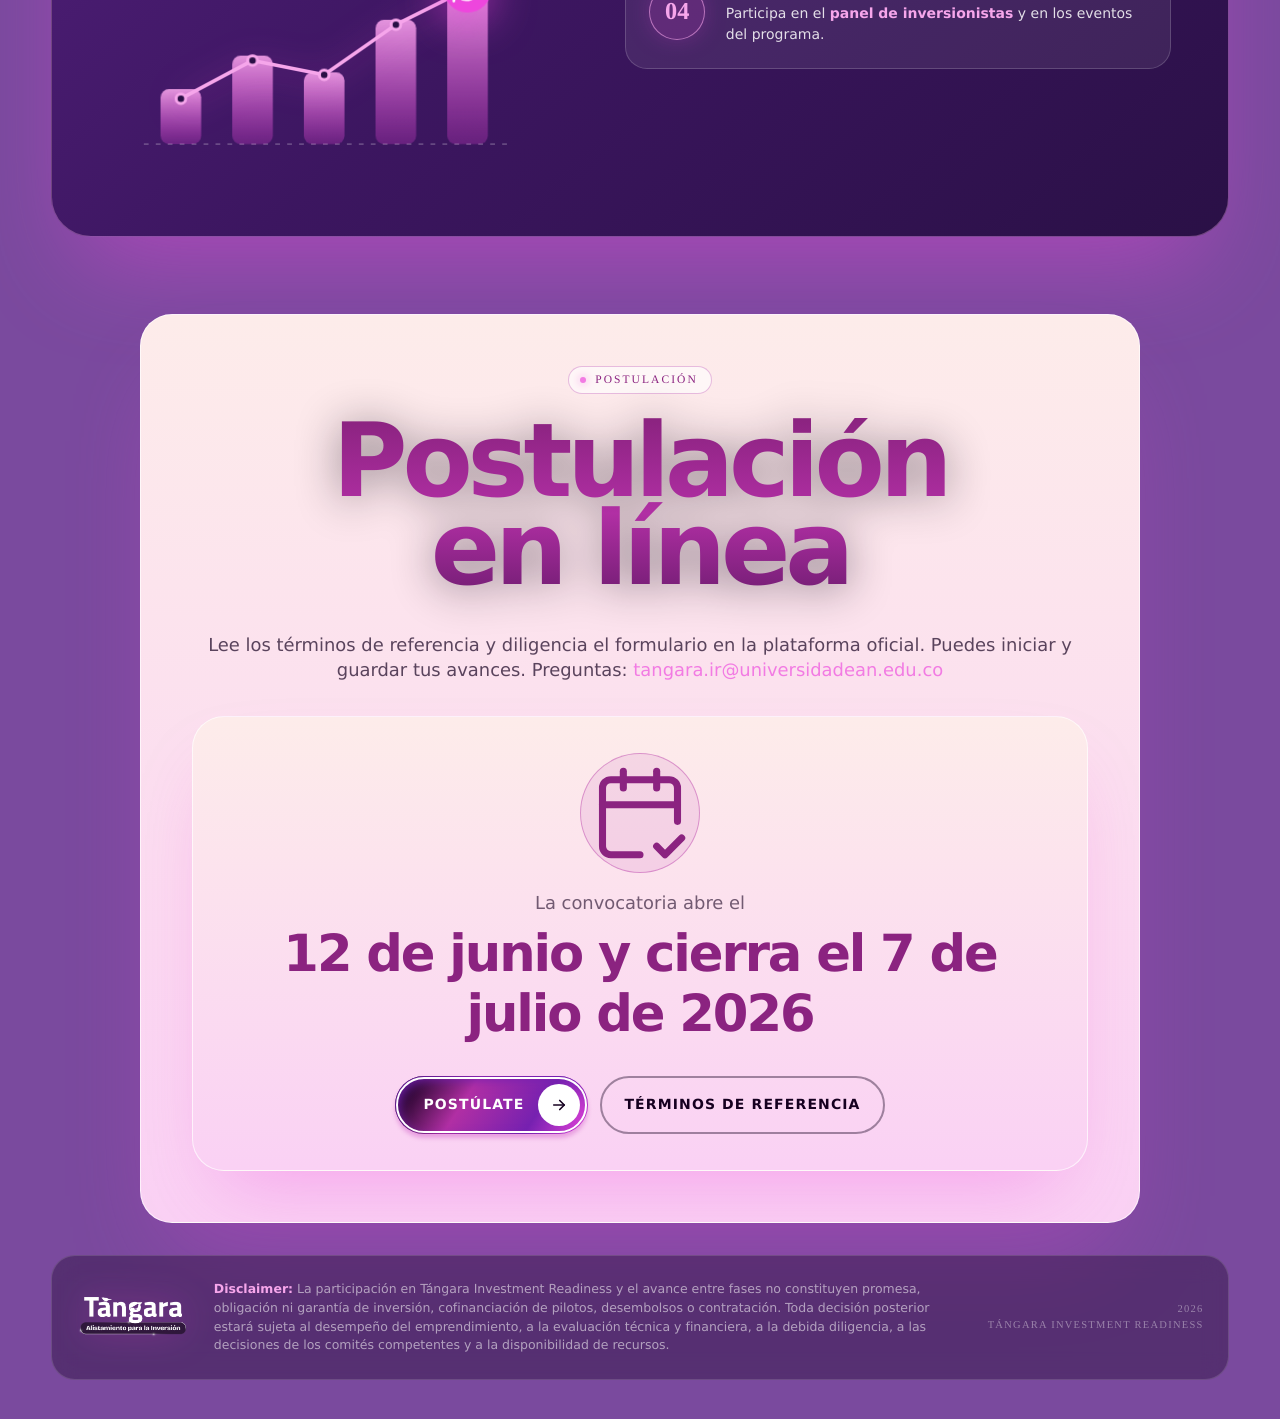
==== commit 8a94b527: "Versión 17 Junio 2026" ====
--- a/index.html
+++ b/index.html
@@ -8,6 +8,16 @@
 <link rel="preconnect" href="https://fonts.googleapis.com" />
 <link rel="preconnect" href="https://fonts.gstatic.com" crossorigin />
 <link rel="stylesheet" href="https://fonts.googleapis.com/css2?family=Bricolage+Grotesque:opsz,wght@12..96,300;12..96,400;12..96,500;12..96,600;12..96,700;12..96,800&display=swap" />
+<style>
+@font-face{
+  font-family:'Bricolage Grotesque';
+  src:url('assets/fonts/BricolageGrotesque-Variable.ttf') format('truetype');
+  font-weight:300 800;
+  font-stretch:75% 100%;
+  font-style:normal;
+  font-display:swap;
+}
+</style>
 <style>
 :root{
   --font:'Bricolage Grotesque', system-ui, -apple-system, sans-serif;
@@ -647,6 +657,85 @@
   background-image:url("data:image/svg+xml;utf8,<svg xmlns='http://www.w3.org/2000/svg' viewBox='0 0 24 24' fill='none' stroke='%23F27BE3' stroke-width='3' stroke-linecap='round' stroke-linejoin='round'><polyline points='20 6 9 17 4 12'/></svg>");
   background-size:14px;background-position:center;background-repeat:no-repeat;
   margin-top:1px;
+}
+
+/* ── INVERSIONISTAS — distinctive panel ──────────── */
+.inv-panel{
+  font-family:var(--font);
+  position:relative;border-radius:40px;overflow:hidden;
+  display:grid;grid-template-columns:.92fr 1.08fr;gap:clamp(32px,4vw,64px);
+  align-items:center;
+  padding:clamp(34px,4.4vw,68px);
+  background:linear-gradient(140deg,#5A2486 0%,#3C1660 55%,#2A1046 100%);
+  border:1px solid rgba(246,166,235,.34);
+  box-shadow:0 50px 100px -30px rgba(238,70,221,.45);
+}
+.inv-panel::before{
+  content:"";position:absolute;inset:0;pointer-events:none;
+  background:radial-gradient(120% 95% at 102% -8%,rgba(246,166,235,.34),transparent 52%);
+}
+.inv-lead{position:relative;z-index:1}
+.inv-list{position:relative;z-index:1;display:grid;gap:14px}
+.inv-item{
+  display:flex;gap:clamp(16px,1.6vw,22px);align-items:center;
+  padding:clamp(16px,1.7vw,22px) clamp(18px,1.8vw,24px);border-radius:22px;
+  background:rgba(255,255,255,.08);border:1px solid rgba(255,255,255,.17);
+  transition:transform .4s var(--ease-premium),background .4s var(--ease-premium),border-color .4s var(--ease-premium),box-shadow .4s var(--ease-premium);
+}
+.inv-item:hover{transform:translateX(6px);background:rgba(238,70,221,.14);border-color:rgba(238,70,221,.55);box-shadow:0 18px 40px -22px rgba(238,70,221,.7)}
+.inv-badge{
+  flex:0 0 auto;width:clamp(54px,4.4vw,64px);height:clamp(54px,4.4vw,64px);border-radius:50%;
+  display:grid;place-items:center;
+  border:1.5px solid rgba(246,166,235,.6);
+  background:rgba(238,70,221,.14);
+  font-family:var(--mono);font-weight:800;font-size:clamp(20px,1.9vw,26px);
+  color:#F6A6EB;font-variant-numeric:tabular-nums;line-height:1;
+  box-shadow:0 0 28px -10px rgba(238,70,221,.6);
+  transition:transform .5s var(--ease-premium),box-shadow .4s var(--ease-premium),border-color .4s var(--ease-premium),background .4s var(--ease-premium);
+}
+.inv-item:hover .inv-badge{transform:scale(1.09);box-shadow:0 0 34px -6px rgba(238,70,221,.7);border-color:rgba(238,70,221,.9);background:rgba(238,70,221,.22)}
+.inv-item h3{font-family:var(--font);font-size:clamp(17px,1.45vw,21px);font-weight:700;color:#fff;letter-spacing:-.01em;line-height:1.15}
+.inv-item p{font-family:var(--font);font-size:clamp(14px,1vw,15.5px);line-height:1.5;color:rgba(255,255,255,.85);margin-top:5px;text-wrap:pretty}
+.inv-item strong{color:#F6A6EB;font-weight:700}
+
+/* Investment growth graphic */
+.inv-graphic{position:relative;z-index:1;margin-top:34px;max-width:430px}
+.inv-graphic svg{width:100%;height:auto;display:block;overflow:visible}
+.inv-axis{stroke:rgba(255,255,255,.22);stroke-width:1.5;stroke-dasharray:4 6}
+.inv-bars rect{fill:url(#invBar);transform-box:fill-box;transform-origin:bottom;transform:scaleY(0)}
+.inv-trend{fill:none;stroke:#F6A6EB;stroke-width:3;stroke-linecap:round;stroke-linejoin:round;filter:drop-shadow(0 4px 14px rgba(238,70,221,.6))}
+.inv-arrow{fill:none;stroke:#F6A6EB;stroke-width:3;stroke-linecap:round;stroke-linejoin:round}
+.inv-node{fill:#2A1046;stroke:#F6A6EB;stroke-width:2.5}
+.inv-coin circle{fill:#EE46DD;filter:drop-shadow(0 6px 18px rgba(238,70,221,.7))}
+.inv-coin text{fill:#fff;font-weight:800;font-size:15px}
+.inv-trend,.inv-arrow{stroke-dasharray:var(--len,400);stroke-dashoffset:var(--len,400)}
+.inv-coin,.inv-node{opacity:0}
+/* Animated state, triggered when the panel reveals */
+.inv-panel.visible .inv-bars rect{animation:invGrow .9s var(--ease-premium) forwards}
+.inv-panel.visible .inv-bars rect:nth-child(1){animation-delay:.15s}
+.inv-panel.visible .inv-bars rect:nth-child(2){animation-delay:.27s}
+.inv-panel.visible .inv-bars rect:nth-child(3){animation-delay:.39s}
+.inv-panel.visible .inv-bars rect:nth-child(4){animation-delay:.51s}
+.inv-panel.visible .inv-bars rect:nth-child(5){animation-delay:.63s}
+.inv-panel.visible .inv-trend{animation:invDraw 1.1s var(--ease-premium) .5s forwards}
+.inv-panel.visible .inv-arrow{animation:invDraw .4s var(--ease-premium) 1.5s forwards}
+.inv-panel.visible .inv-coin{animation:invPop .5s var(--ease-premium) 1.6s forwards}
+.inv-panel.visible .inv-node{animation:invPop .4s var(--ease-premium) forwards}
+.inv-panel.visible .inv-node:nth-of-type(1){animation-delay:.7s}
+.inv-panel.visible .inv-node:nth-of-type(2){animation-delay:.85s}
+.inv-panel.visible .inv-node:nth-of-type(3){animation-delay:1s}
+.inv-panel.visible .inv-node:nth-of-type(4){animation-delay:1.15s}
+@keyframes invGrow{to{transform:scaleY(1)}}
+@keyframes invDraw{to{stroke-dashoffset:0}}
+@keyframes invPop{from{opacity:0;transform:scale(.4)}to{opacity:1;transform:scale(1)}}
+.inv-coin,.inv-node{transform-box:fill-box;transform-origin:center}
+@media(prefers-reduced-motion:reduce){
+  .inv-bars rect{transform:scaleY(1)}
+  .inv-trend,.inv-arrow{stroke-dashoffset:0}
+  .inv-coin,.inv-node{opacity:1}
+}
+@media(max-width:900px){
+  .inv-panel{grid-template-columns:1fr;gap:32px}
 }
 
 /* ── BENEFICIOS · STICKY STACKING CARDS ───────────── */
@@ -1214,16 +1303,17 @@
 /* ── MÓVIL: limpieza de HERO y ECOSISTEMA ───────────────────── */
 @media(max-width:760px){
   /* HERO móvil rediseñado: logo arriba, centrado, espacioso (versión larga) */
-  .hero{min-height:auto;padding-top:92px;padding-bottom:36px;overflow:visible}
+  .hero{min-height:auto;padding-top:80px;padding-bottom:28px;overflow:visible}
   .hero .wrap{max-width:100%}
-  .hero-grid{grid-template-columns:1fr;gap:16px;text-align:center;justify-items:center}
+  .hero-grid{grid-template-columns:1fr;gap:12px;text-align:center;justify-items:center}
   .hero-top{display:none}                 /* el logo ya comunica la marca */
-  .hero-visual{display:block!important;order:-1;position:relative;width:min(64vw,260px);max-width:260px;margin:0 auto;aspect-ratio:1;overflow:hidden;border-radius:50%}
+  /* Logo wordmark ANCHO: sin recorte circular, proporción real, flotación constante */
+  .hero-visual{display:block!important;order:-1;position:relative;width:min(84vw,360px);max-width:360px;margin:0 auto;aspect-ratio:790/302;overflow:visible;border-radius:0}
   .hero-visual::before{display:none}
   .hero-visual .magnet{transform:none!important;pointer-events:none}
-  .hero-bird{animation:bird-float-m 5s ease-in-out infinite!important;filter:drop-shadow(0 0 40px rgba(238,70,221,.35)) drop-shadow(0 18px 40px rgba(40,12,60,.5))}
-  .hero-tag{position:static;transform:none;margin:10px auto 0;display:inline-flex}
-  .hero-copy{gap:14px;align-items:center;width:100%}
+  .hero-bird{width:100%;height:100%;object-fit:contain;animation:logo-bob-m 3.4s ease-in-out infinite!important;filter:drop-shadow(0 0 32px rgba(238,70,221,.32)) drop-shadow(0 14px 30px rgba(40,12,60,.45))}
+  .hero-tag{position:static;transform:none;margin:8px auto 0;display:inline-flex}
+  .hero-copy{gap:12px;align-items:center;width:100%}
   .hero-headline{margin-top:0}
   .hero-headline h1{text-align:center;max-width:none}
   .hero-lead{text-align:center;margin:0 auto;max-width:34ch}
@@ -1231,7 +1321,7 @@
   .hero-actions{flex-direction:column;align-items:stretch;width:100%;max-width:340px;margin:2px auto 0;gap:10px}
   .hero-actions .btn,.hero-actions .btn-pill{width:100%;justify-content:center}
   .hero-actions .btn-pill{padding-left:24px}
-@keyframes bird-float-m{0%,100%{transform:scale(1.02) translateY(0)}50%{transform:scale(1.05) translateY(-6px)}}
+@keyframes logo-bob-m{0%,100%{transform:translateY(-7px)}50%{transform:translateY(7px)}}
 
   /* Ecosistema: detener la órbita giratoria; logos rectos, completos y centrados */
   .orbit-map{height:auto;padding:30px 16px;display:flex;flex-direction:column;align-items:center;gap:22px;overflow:visible}
@@ -1510,6 +1600,7 @@
     <a href="#ruta">Ruta</a>
     <a href="#resultados">Resultados</a>
     <a href="#genero">Género</a>
+    <a href="#inversionistas">Inversionistas</a>
   </div>
   <a class="nav-cta-secondary" href="assets/Terminos-de-Referencia-Tangara.pdf" target="_blank" rel="noopener noreferrer"><span class="nav-label-full">Términos de Referencia</span><span class="nav-label-short">TdR</span></a>
   <a class="nav-cta" href="#postulacion">Postúlate →</a>
@@ -2050,6 +2141,88 @@
 
 
   <!-- ── 14 POSTULACIÓN ─────────────────────────────── -->
+  <section class="section" id="inversionistas" data-nav="Inversionistas" data-screen-label="13 Inversionistas">
+    <div class="wrap">
+      <div class="inv-panel reveal">
+        <div class="inv-lead">
+          <span class="kicker" style="font-family: &quot;Bricolage Grotesque&quot;">INVERSIONISTAS</span>
+          <h2 class="hero-heading" style="font-size:clamp(38px,4.8vw,72px)">¿Eres inversionista de impacto?</h2>
+          <p class="copy" style="margin-top:24px">
+            Tángara es <span class="hl-key">el puente entre la innovación climática y el capital de impacto.</span> Conectamos soluciones de base tecnológica con inversión a través del Fondo Impacta. Si inviertes con interés en clima y género, este es tu acceso anticipado al pipeline.
+          </p>
+          <div class="buttons" style="margin-top:32px">
+            <a class="btn-pill" href="https://survey.alchemer.com/s3/8818704/tangara" target="_blank" rel="noopener noreferrer">
+              <span>Inscríbete</span>
+              <span class="arrow-circle"><svg viewBox="0 0 24 24"><use href="#i-arrow-right"/></svg></span>
+            </a>
+          </div>
+          <div class="inv-graphic" aria-hidden="true">
+            <svg viewBox="0 0 360 200" fill="none" xmlns="http://www.w3.org/2000/svg">
+              <defs>
+                <linearGradient id="invBar" x1="0" y1="1" x2="0" y2="0">
+                  <stop offset="0" stop-color="#EE46DD" stop-opacity=".25"/>
+                  <stop offset="1" stop-color="#F6A6EB" stop-opacity=".9"/>
+                </linearGradient>
+              </defs>
+              <line class="inv-axis" x1="30" y1="170" x2="340" y2="170"/>
+              <g class="inv-bars">
+                <rect x="44"  y="124" height="46"  width="34" rx="7"/>
+                <rect x="104" y="96"  height="74"  width="34" rx="7"/>
+                <rect x="164" y="110" height="60"  width="34" rx="7"/>
+                <rect x="224" y="66"  height="104" width="34" rx="7"/>
+                <rect x="284" y="38"  height="132" width="34" rx="7"/>
+              </g>
+              <path class="inv-trend" d="M61 132 L121 100 L181 112 L241 70 L301 40"/>
+              <path class="inv-arrow" d="M289 36 L301 40 L297 52"/>
+              <g class="inv-coin">
+                <circle cx="301" cy="40" r="20"/>
+                <g transform="translate(301 40) scale(1.15) translate(-12 -12)" fill="none" stroke="#fff" stroke-width="2" stroke-linecap="round" stroke-linejoin="round">
+                  <path d="M11 20A7 7 0 0 1 9.8 6.1C15.5 5 17 4.48 19 2c1 2 2 4.18 2 8 0 5.5-4.78 10-10 10Z"/>
+                  <path d="M2 21c0-3 1.85-5.36 5.08-6C9.5 14.52 12 13 13 12"/>
+                </g>
+              </g>
+              <circle class="inv-node" cx="61"  cy="132" r="4"/>
+              <circle class="inv-node" cx="121" cy="100" r="4"/>
+              <circle class="inv-node" cx="181" cy="112" r="4"/>
+              <circle class="inv-node" cx="241" cy="70"  r="4"/>
+            </svg>
+          </div>
+        </div>
+        <div class="inv-list">
+          <article class="inv-item">
+            <span class="inv-badge" style="font-family: &quot;Bricolage Grotesque&quot;">01</span>
+            <div>
+              <h3>Match con tu tesis</h3>
+              <p>Conoce emprendimientos que hacen <strong>match con tu tesis de inversión</strong>.</p>
+            </div>
+          </article>
+          <article class="inv-item">
+            <span class="inv-badge" style="font-family: &quot;Bricolage Grotesque&quot;">02</span>
+            <div>
+              <h3>Due diligence adelantado</h3>
+              <p>Recibe oportunidades con <strong>memorando de inversión estructurado</strong> y un modelo de impacto claro.</p>
+            </div>
+          </article>
+          <article class="inv-item">
+            <span class="inv-badge" style="font-family: &quot;Bricolage Grotesque&quot;">03</span>
+            <div>
+              <h3>Coinversión</h3>
+              <p>Accede a <strong>coinversión</strong> junto al Fondo Impacta y otros inversionistas de impacto.</p>
+            </div>
+          </article>
+          <article class="inv-item">
+            <span class="inv-badge" style="font-family: &quot;Bricolage Grotesque&quot;">04</span>
+            <div>
+              <h3>Panel y eventos</h3>
+              <p>Participa en el <strong>panel de inversionistas</strong> y en los eventos del programa.</p>
+            </div>
+          </article>
+        </div>
+      </div>
+    </div>
+  </section>
+
+
   <section class="section" id="postulacion" data-nav="Postulación" data-screen-label="14 Postulación">
     <div class="wrap">
       <div class="panel post-card light reveal">
@@ -2544,6 +2717,7 @@
     });
   }
   stagger('.checklist', '.check', 0.06, 'fx-item');
+  stagger('.inv-list', '.inv-item', 0.1, 'fx-item');
   stagger('.eligibility .chips', '.chip', 0.08, 'fx-item');
   stagger('.phase-card .ph-right ul', 'li', 0.06, 'fx-item');
   stagger('.data-stack', '.data-card', 0.1, 'fx-item');
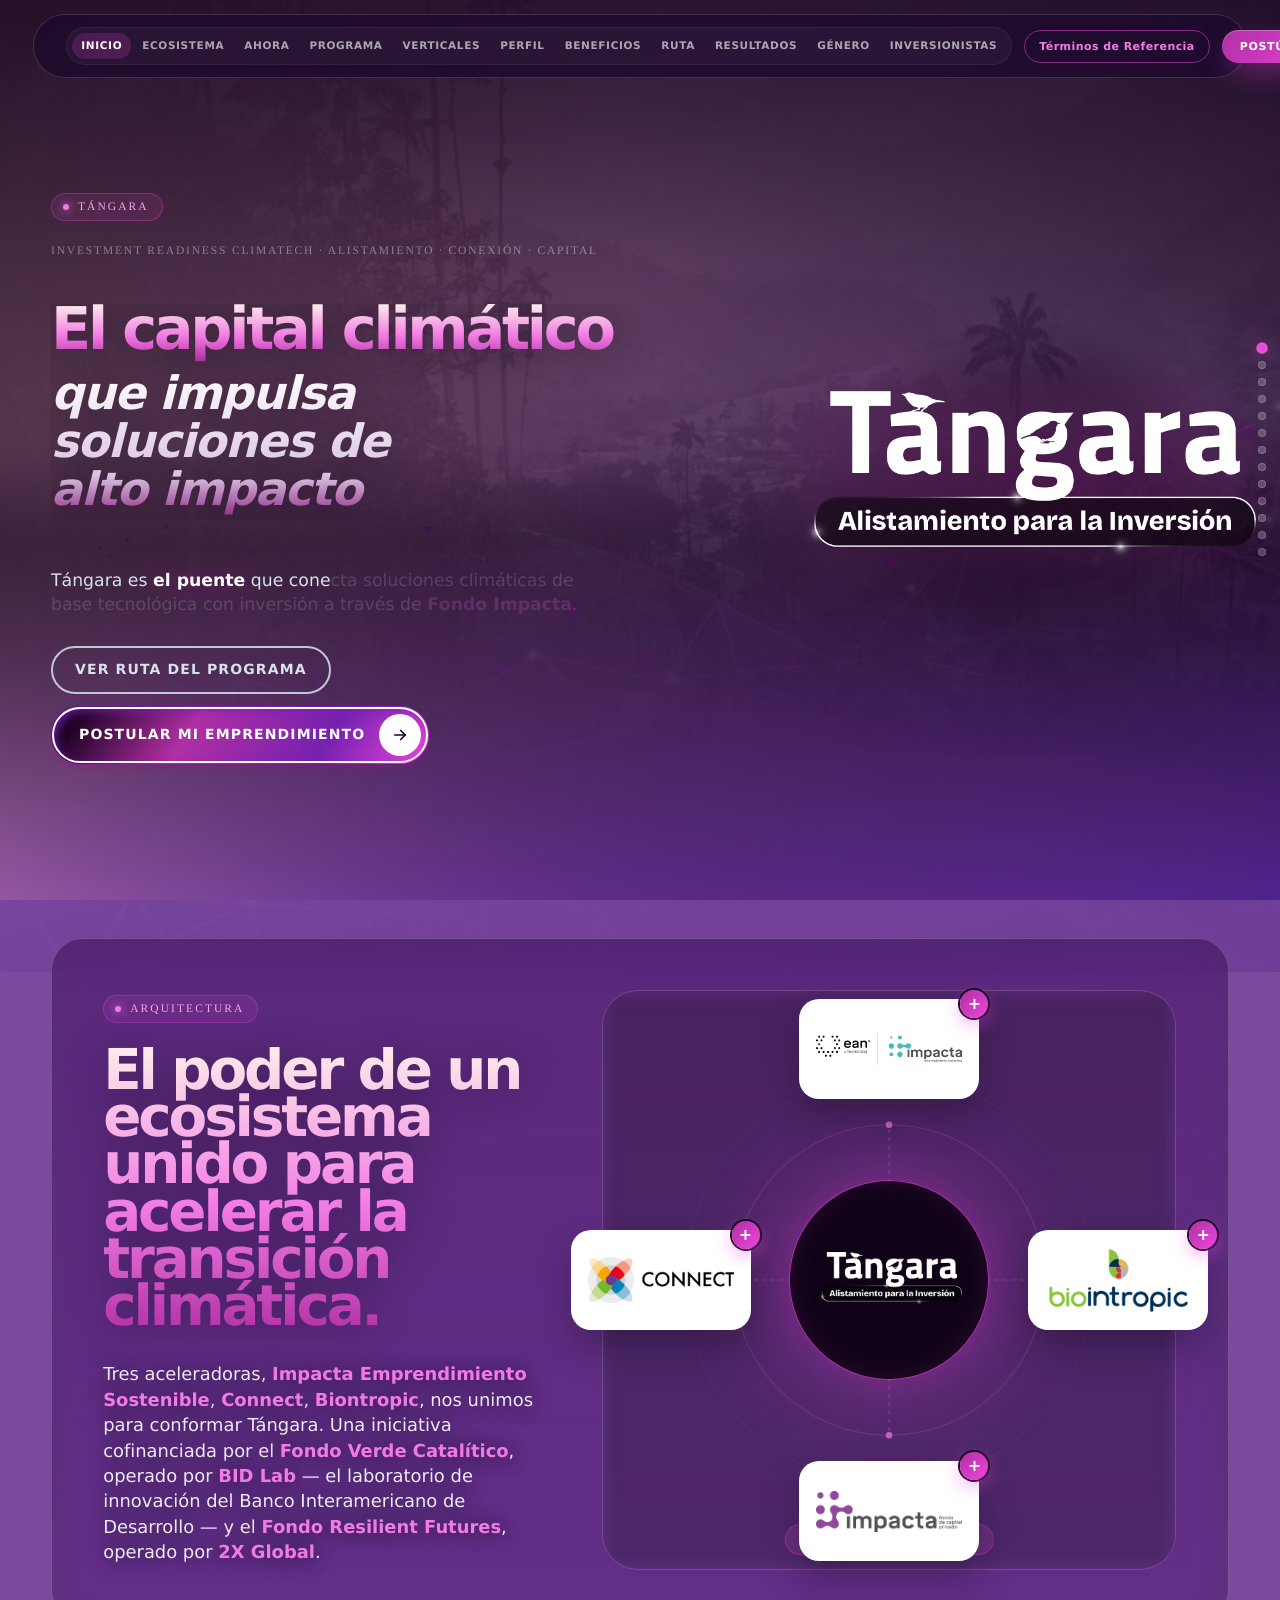
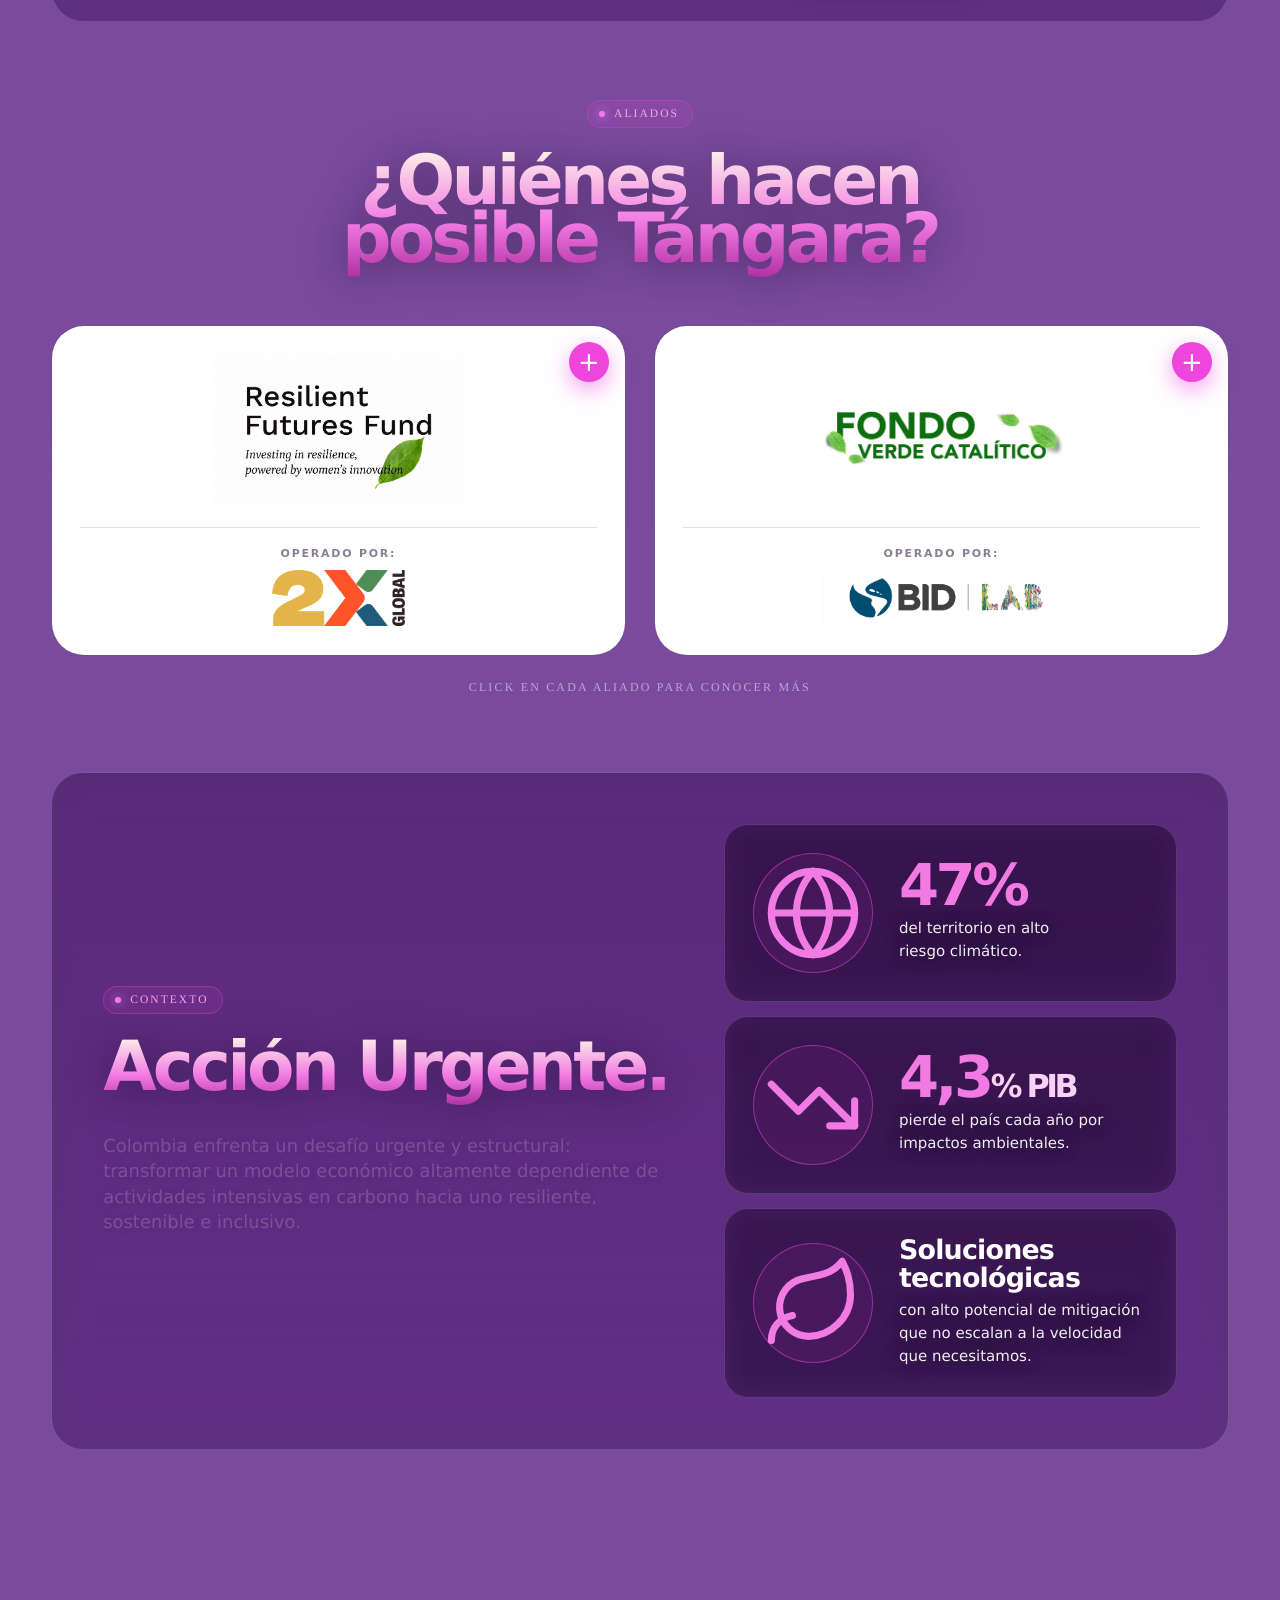
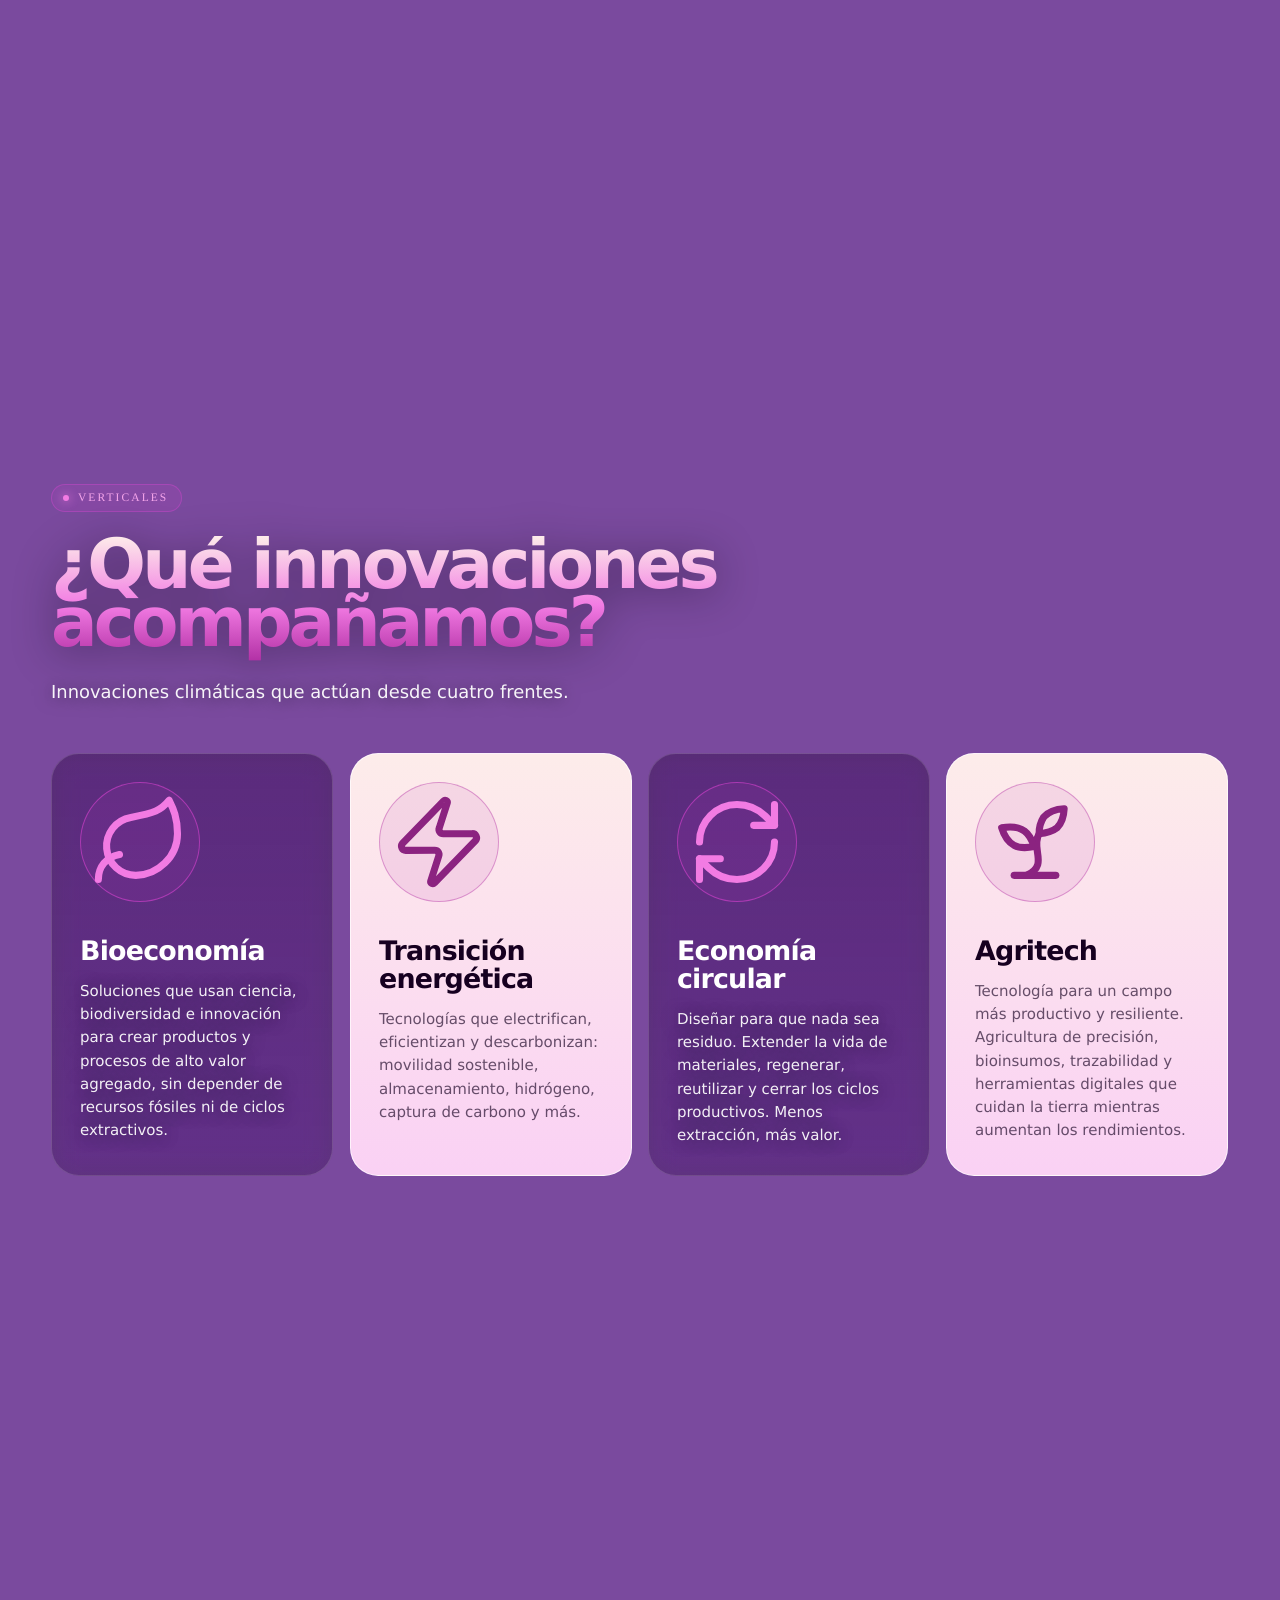
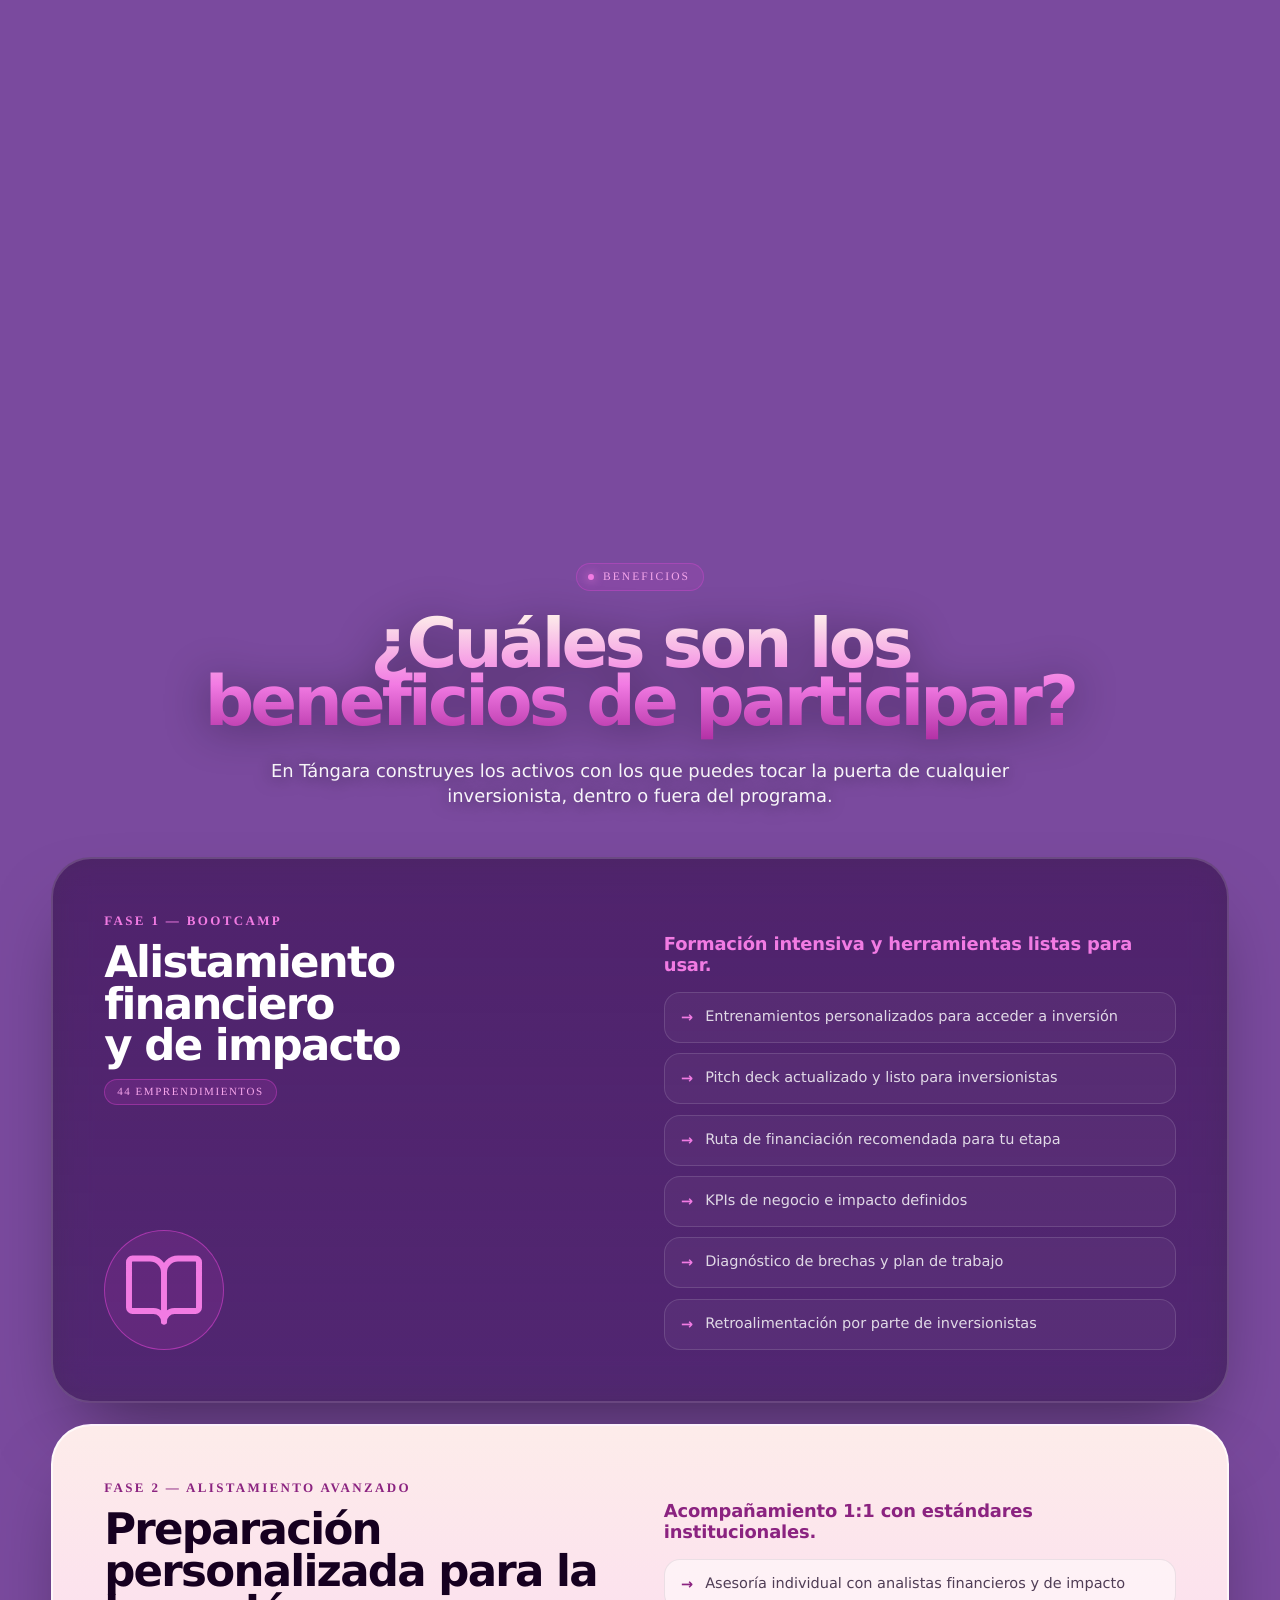
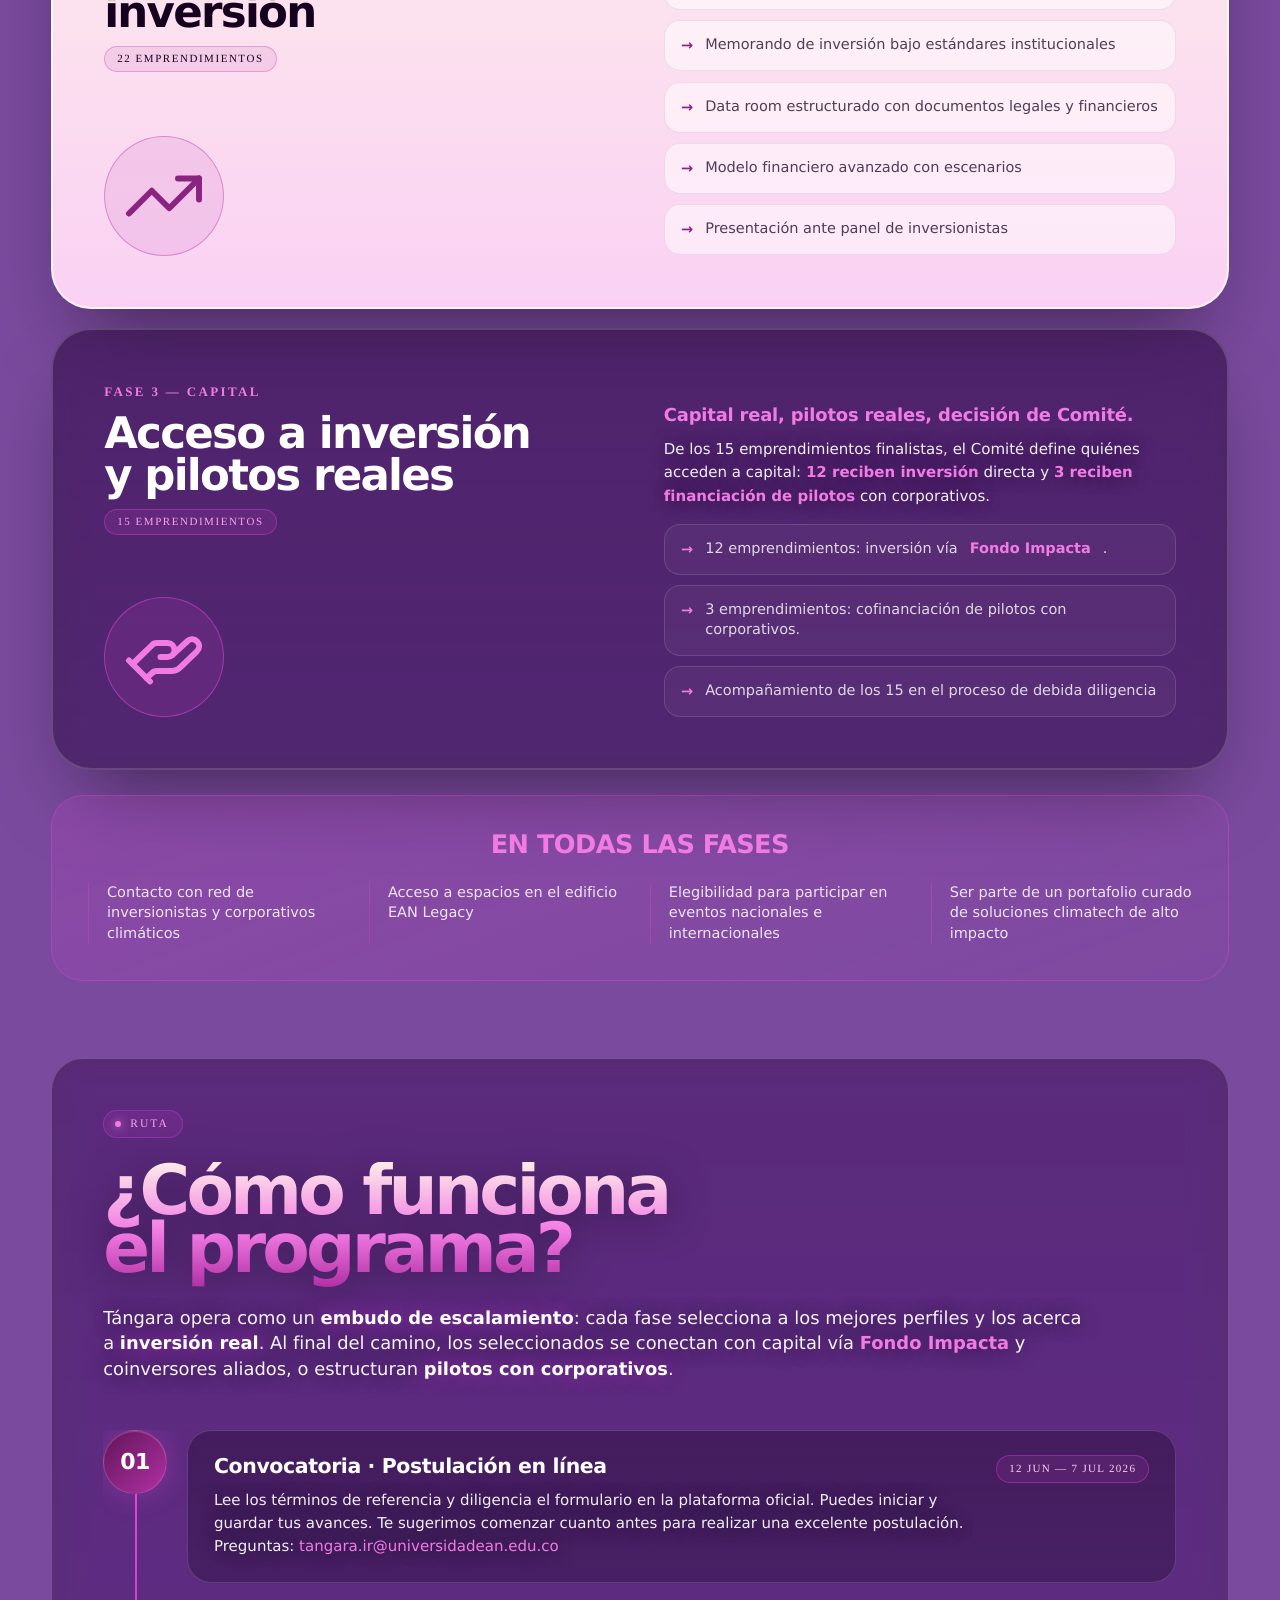
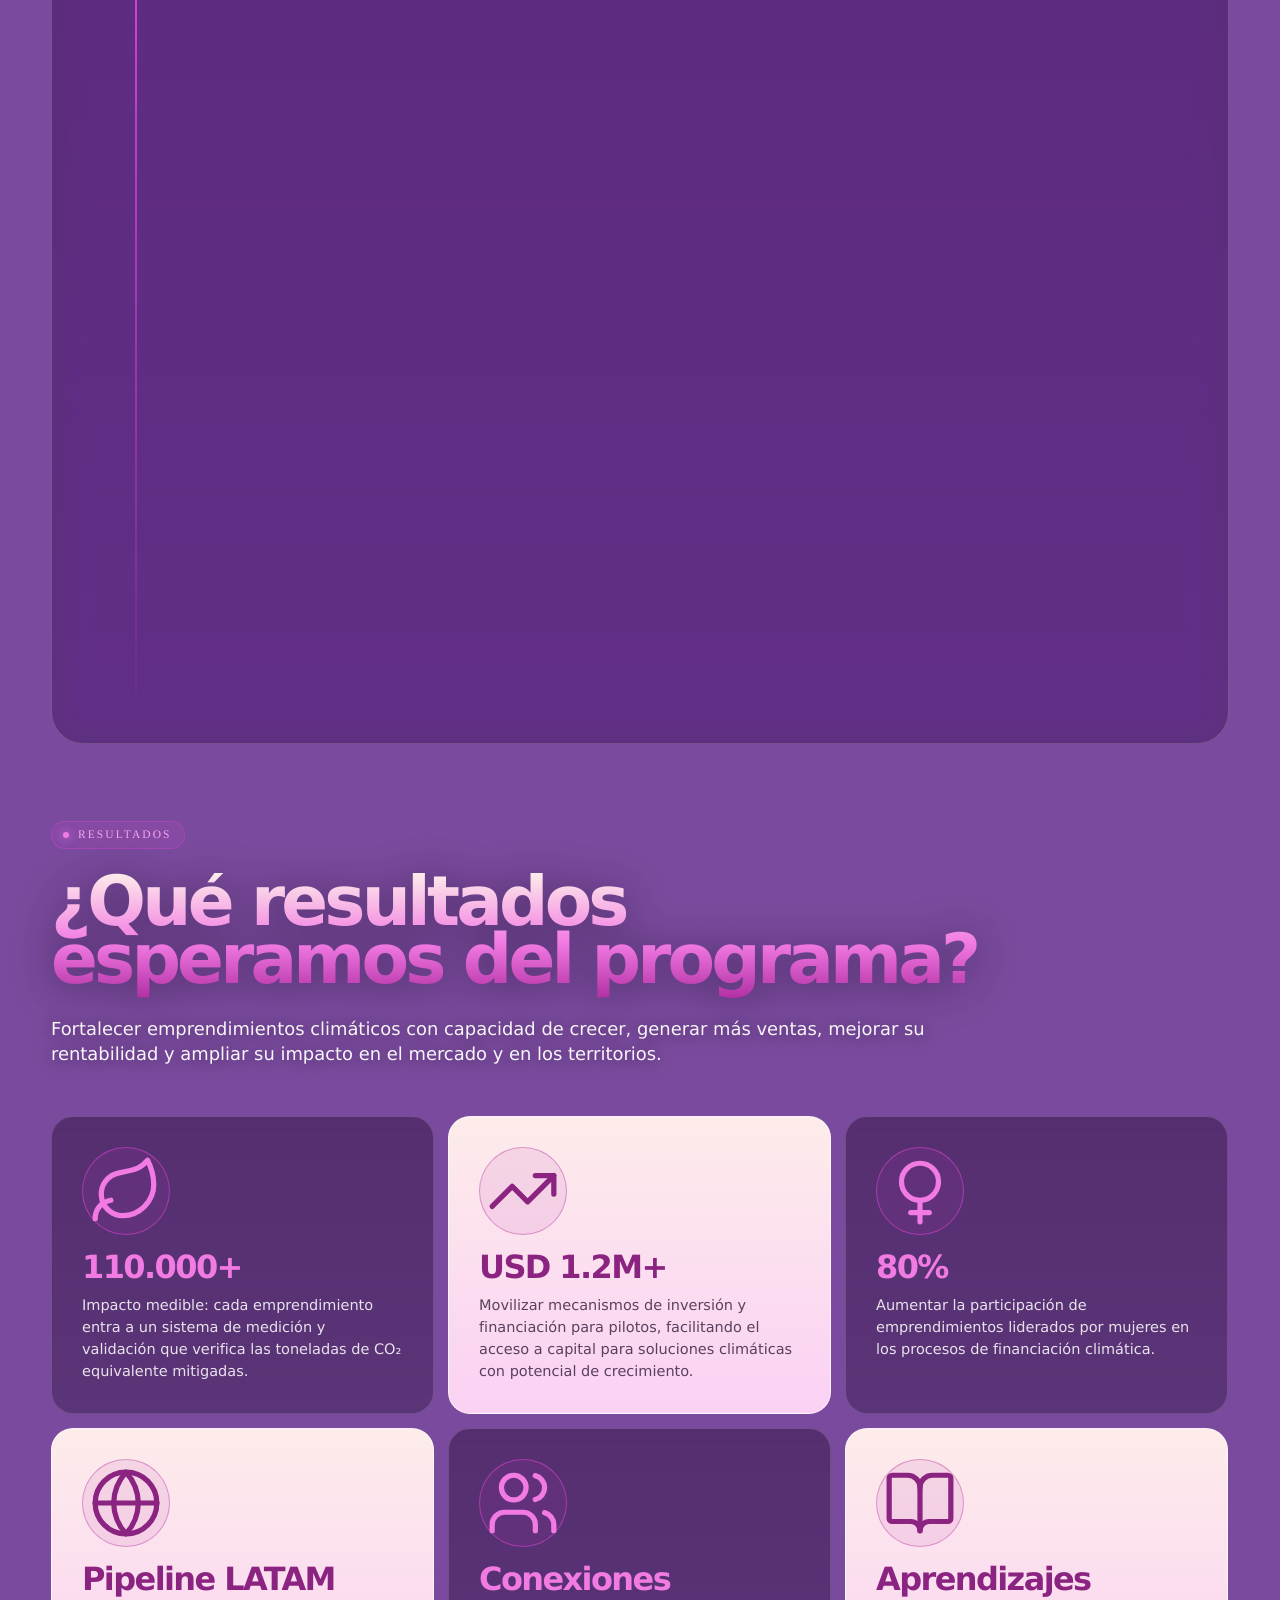
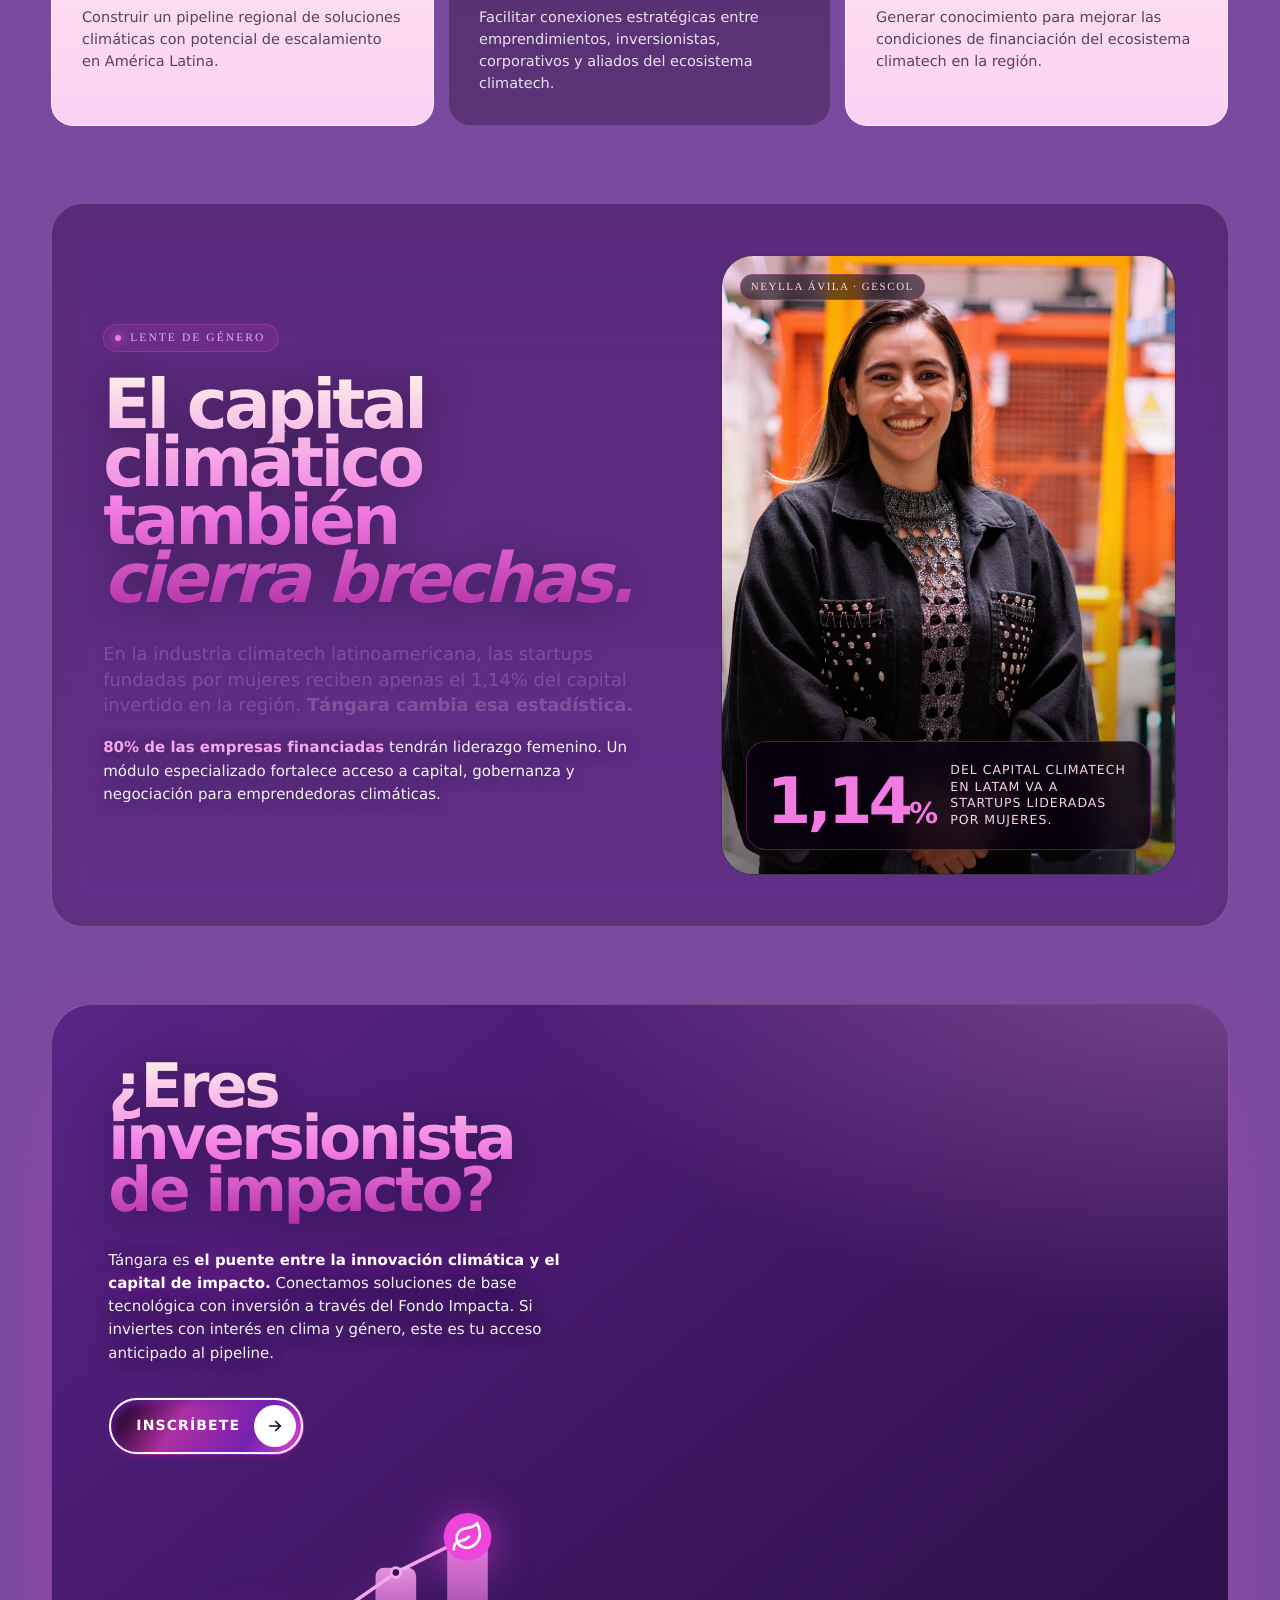
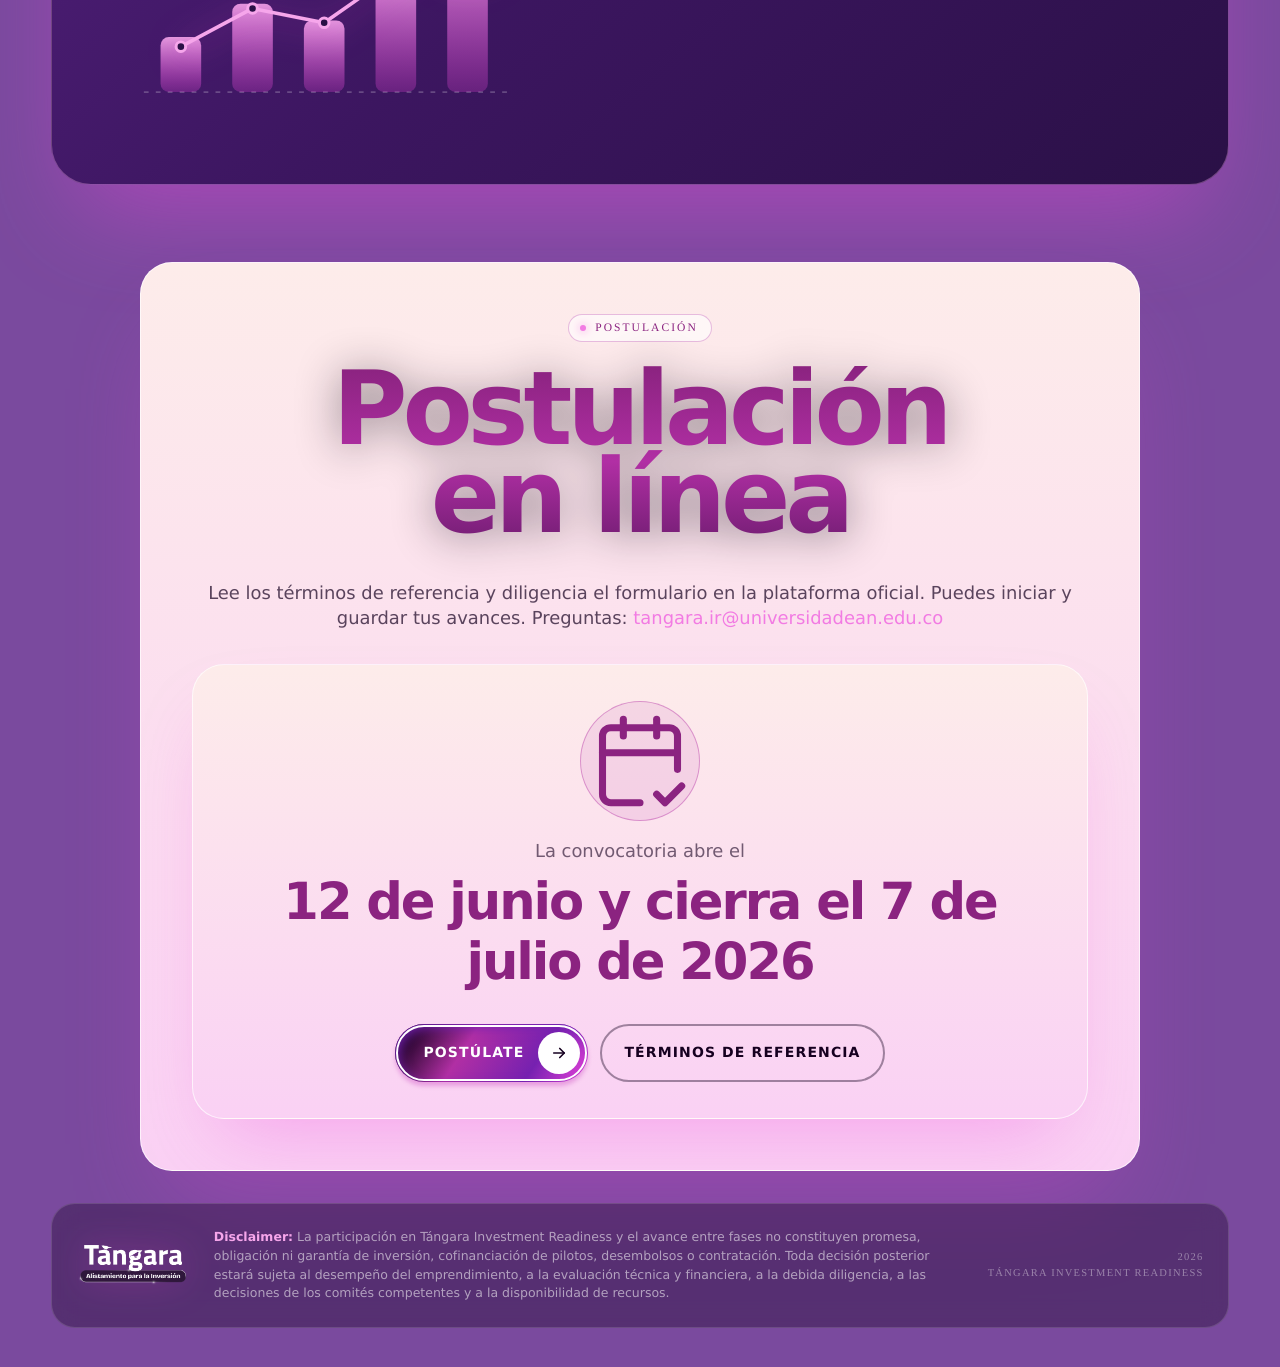
==== commit 1c72686d: "16 Junio 6:00pm" ====
--- a/index.html
+++ b/index.html
@@ -702,37 +702,34 @@
 .inv-graphic{position:relative;z-index:1;margin-top:34px;max-width:430px}
 .inv-graphic svg{width:100%;height:auto;display:block;overflow:visible}
 .inv-axis{stroke:rgba(255,255,255,.22);stroke-width:1.5;stroke-dasharray:4 6}
-.inv-bars rect{fill:url(#invBar);transform-box:fill-box;transform-origin:bottom;transform:scaleY(0)}
+.inv-bars rect{fill:url(#invBar);transform-box:fill-box;transform-origin:bottom}
 .inv-trend{fill:none;stroke:#F6A6EB;stroke-width:3;stroke-linecap:round;stroke-linejoin:round;filter:drop-shadow(0 4px 14px rgba(238,70,221,.6))}
 .inv-arrow{fill:none;stroke:#F6A6EB;stroke-width:3;stroke-linecap:round;stroke-linejoin:round}
 .inv-node{fill:#2A1046;stroke:#F6A6EB;stroke-width:2.5}
 .inv-coin circle{fill:#EE46DD;filter:drop-shadow(0 6px 18px rgba(238,70,221,.7))}
 .inv-coin text{fill:#fff;font-weight:800;font-size:15px}
-.inv-trend,.inv-arrow{stroke-dasharray:var(--len,400);stroke-dashoffset:var(--len,400)}
-.inv-coin,.inv-node{opacity:0}
-/* Animated state, triggered when the panel reveals */
-.inv-panel.visible .inv-bars rect{animation:invGrow .9s var(--ease-premium) forwards}
+.inv-trend,.inv-arrow{stroke-dasharray:400}
+.inv-coin,.inv-node{transform-box:fill-box;transform-origin:center}
+/* Animated entrance — base state is VISIBLE, we animate FROM hidden when the panel reveals */
+.inv-panel.visible .inv-bars rect{animation:invGrow .9s var(--ease-premium) backwards}
 .inv-panel.visible .inv-bars rect:nth-child(1){animation-delay:.15s}
 .inv-panel.visible .inv-bars rect:nth-child(2){animation-delay:.27s}
 .inv-panel.visible .inv-bars rect:nth-child(3){animation-delay:.39s}
 .inv-panel.visible .inv-bars rect:nth-child(4){animation-delay:.51s}
 .inv-panel.visible .inv-bars rect:nth-child(5){animation-delay:.63s}
-.inv-panel.visible .inv-trend{animation:invDraw 1.1s var(--ease-premium) .5s forwards}
-.inv-panel.visible .inv-arrow{animation:invDraw .4s var(--ease-premium) 1.5s forwards}
-.inv-panel.visible .inv-coin{animation:invPop .5s var(--ease-premium) 1.6s forwards}
-.inv-panel.visible .inv-node{animation:invPop .4s var(--ease-premium) forwards}
+.inv-panel.visible .inv-trend{animation:invDraw 1.1s var(--ease-premium) .5s backwards}
+.inv-panel.visible .inv-arrow{animation:invDraw .4s var(--ease-premium) 1.5s backwards}
+.inv-panel.visible .inv-coin{animation:invPop .5s var(--ease-premium) 1.6s backwards}
+.inv-panel.visible .inv-node{animation:invPop .4s var(--ease-premium) backwards}
 .inv-panel.visible .inv-node:nth-of-type(1){animation-delay:.7s}
 .inv-panel.visible .inv-node:nth-of-type(2){animation-delay:.85s}
 .inv-panel.visible .inv-node:nth-of-type(3){animation-delay:1s}
 .inv-panel.visible .inv-node:nth-of-type(4){animation-delay:1.15s}
-@keyframes invGrow{to{transform:scaleY(1)}}
-@keyframes invDraw{to{stroke-dashoffset:0}}
+@keyframes invGrow{from{transform:scaleY(0)}to{transform:scaleY(1)}}
+@keyframes invDraw{from{stroke-dashoffset:400}to{stroke-dashoffset:0}}
 @keyframes invPop{from{opacity:0;transform:scale(.4)}to{opacity:1;transform:scale(1)}}
-.inv-coin,.inv-node{transform-box:fill-box;transform-origin:center}
 @media(prefers-reduced-motion:reduce){
-  .inv-bars rect{transform:scaleY(1)}
-  .inv-trend,.inv-arrow{stroke-dashoffset:0}
-  .inv-coin,.inv-node{opacity:1}
+  .inv-graphic *{animation:none!important}
 }
 @media(max-width:900px){
   .inv-panel{grid-template-columns:1fr;gap:32px}
@@ -2145,7 +2142,6 @@
     <div class="wrap">
       <div class="inv-panel reveal">
         <div class="inv-lead">
-          <span class="kicker" style="font-family: &quot;Bricolage Grotesque&quot;">INVERSIONISTAS</span>
           <h2 class="hero-heading" style="font-size:clamp(38px,4.8vw,72px)">¿Eres inversionista de impacto?</h2>
           <p class="copy" style="margin-top:24px">
             Tángara es <span class="hl-key">el puente entre la innovación climática y el capital de impacto.</span> Conectamos soluciones de base tecnológica con inversión a través del Fondo Impacta. Si inviertes con interés en clima y género, este es tu acceso anticipado al pipeline.
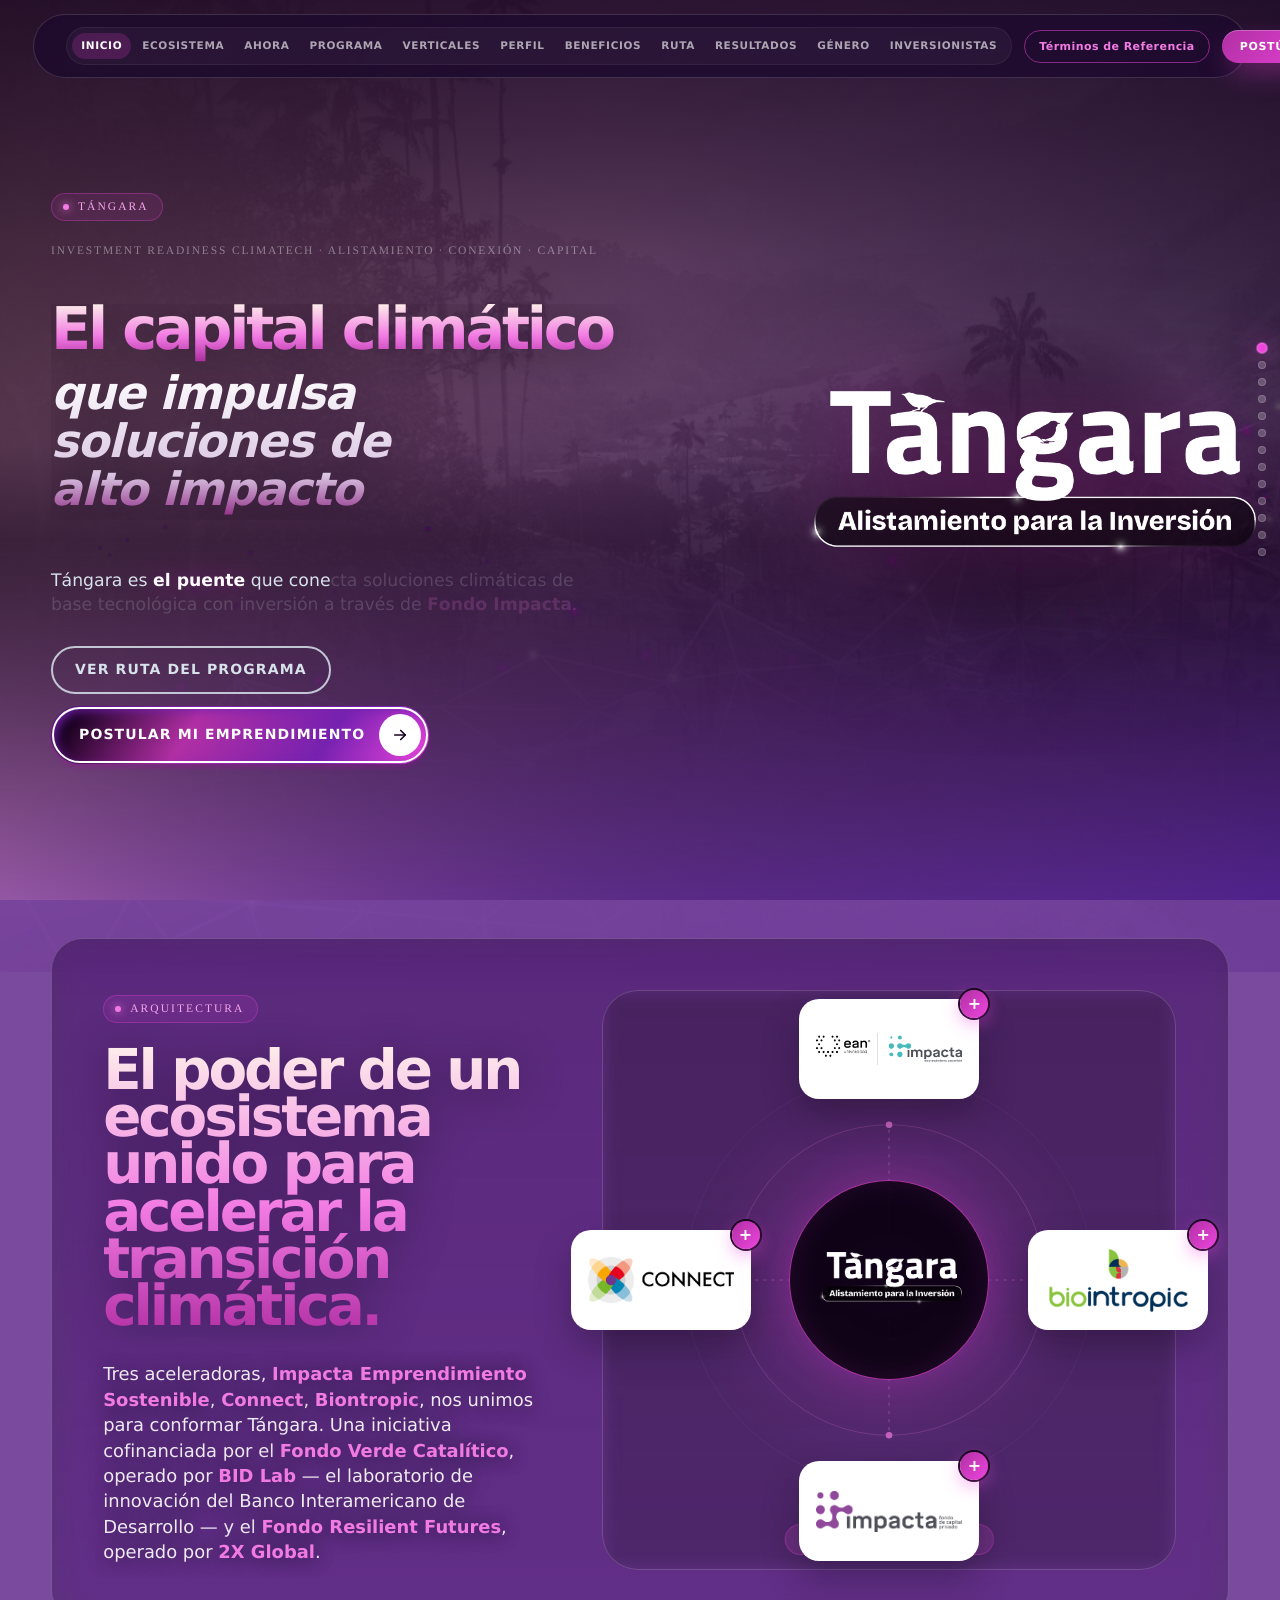
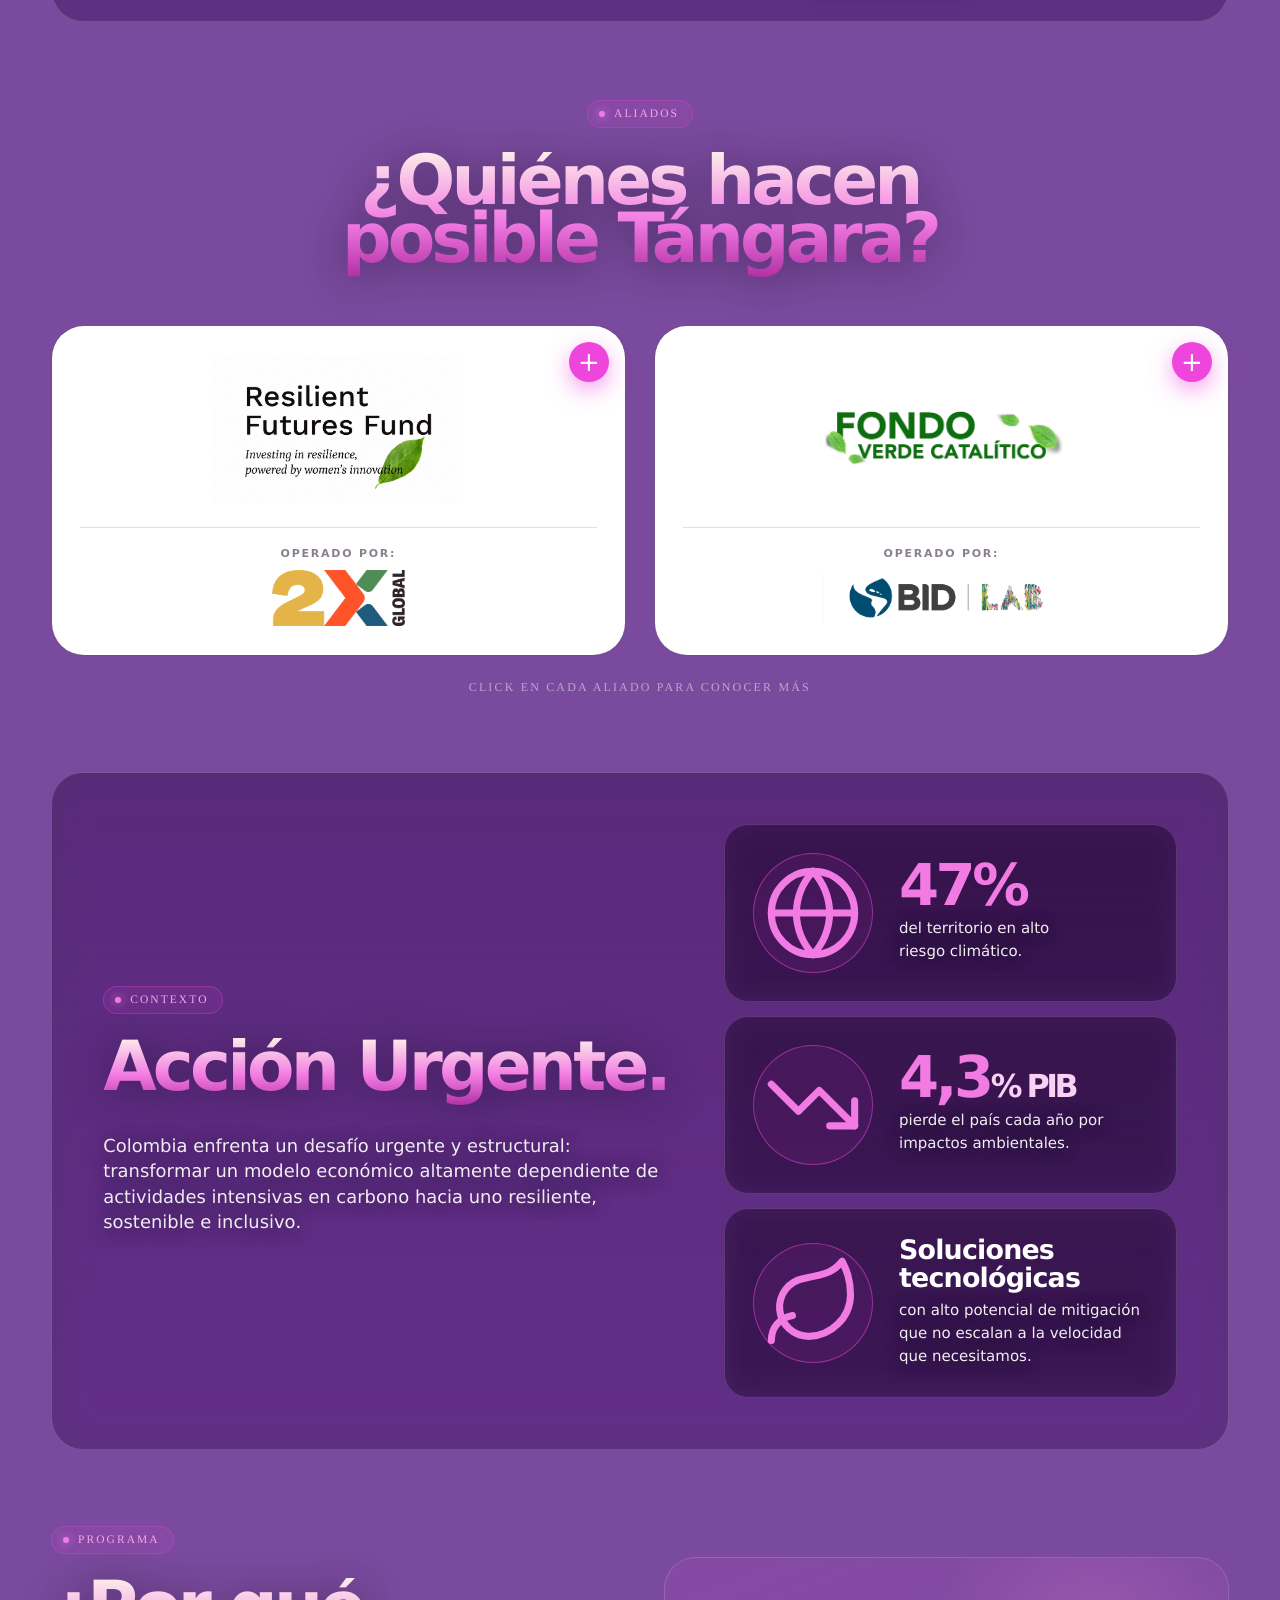
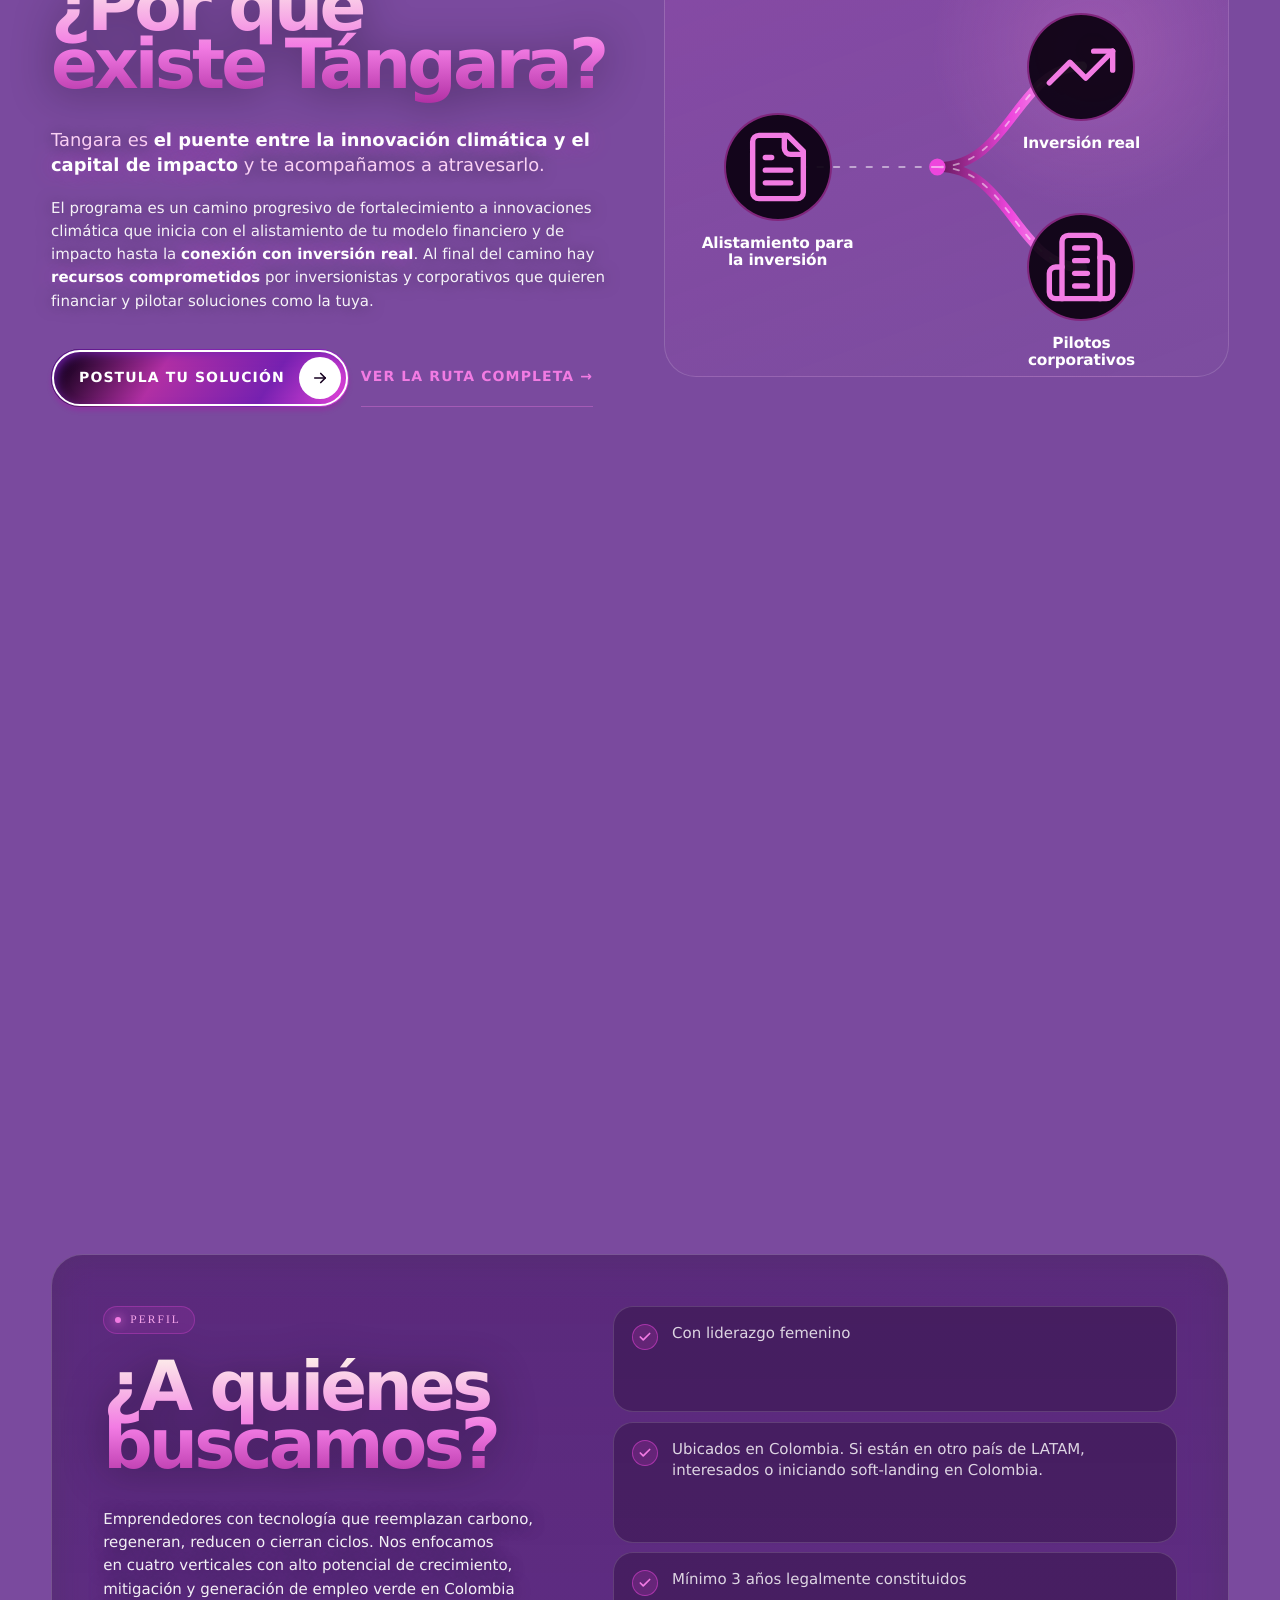
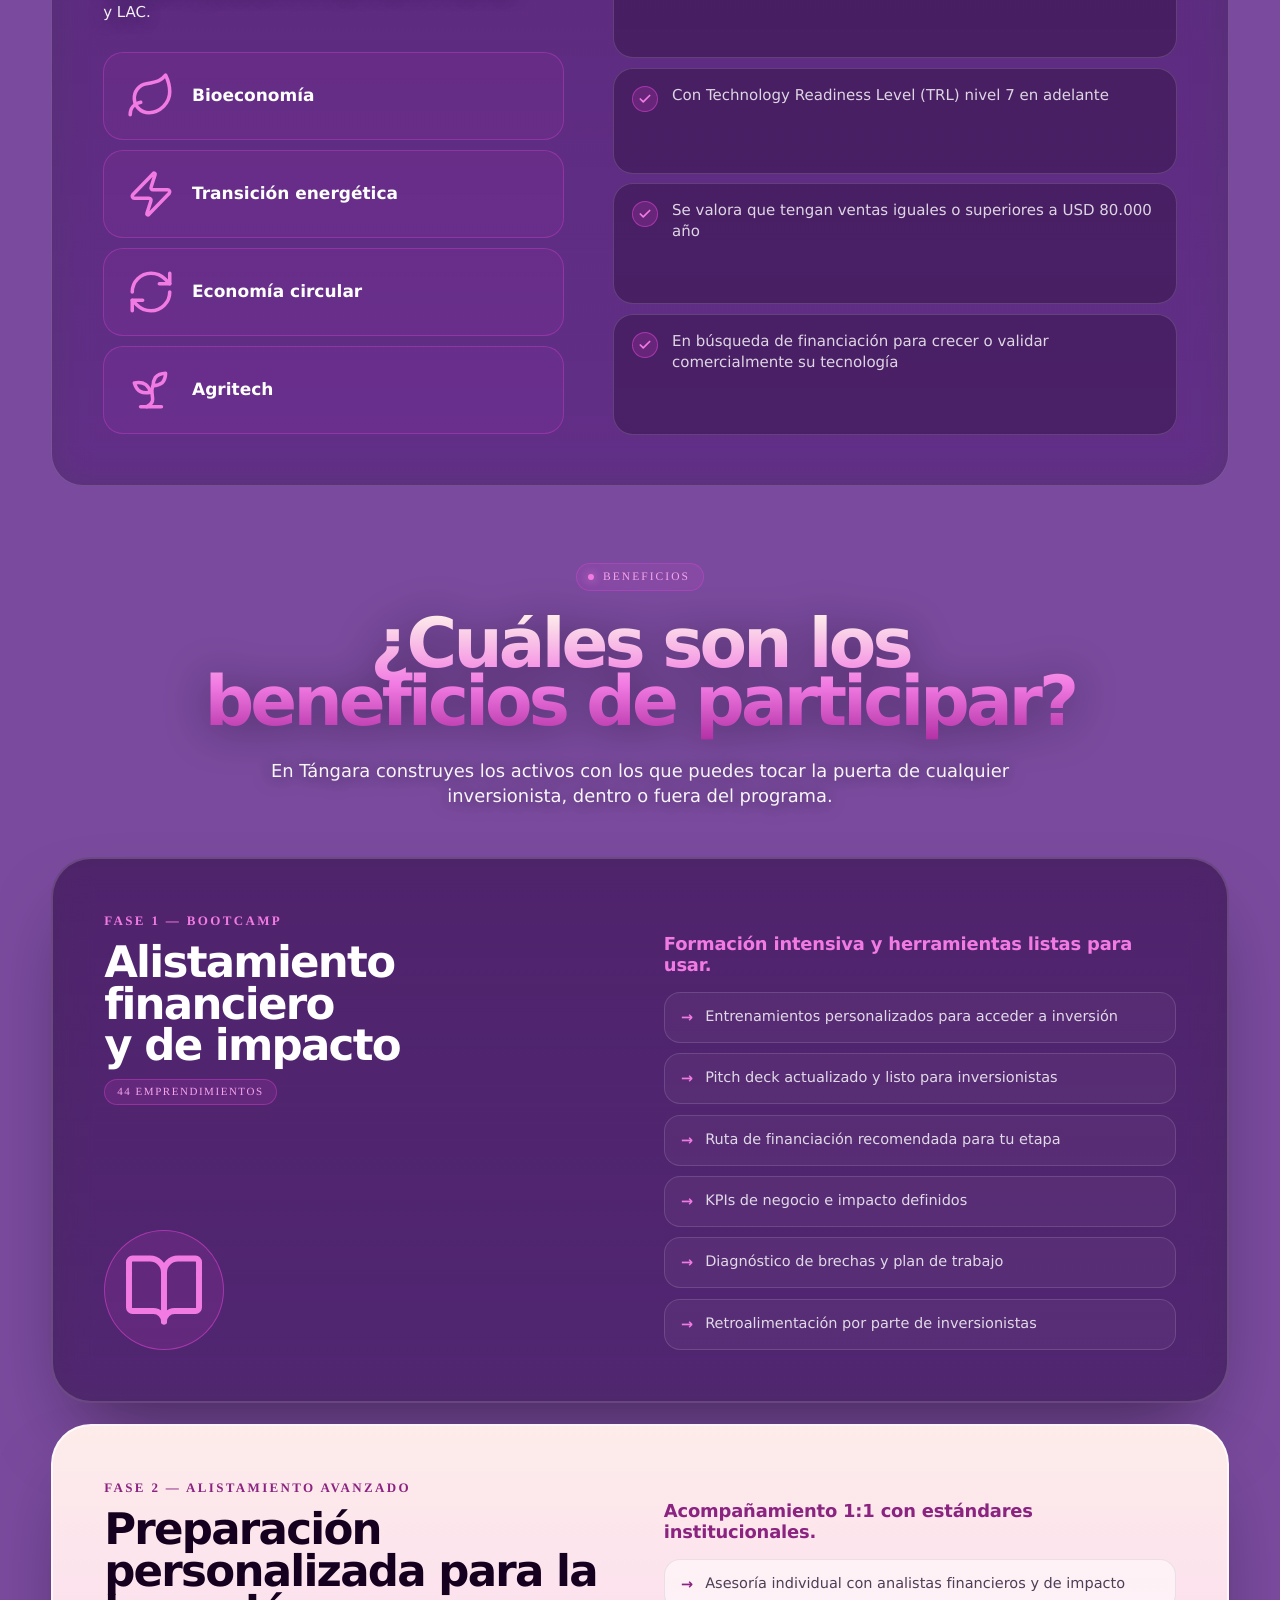
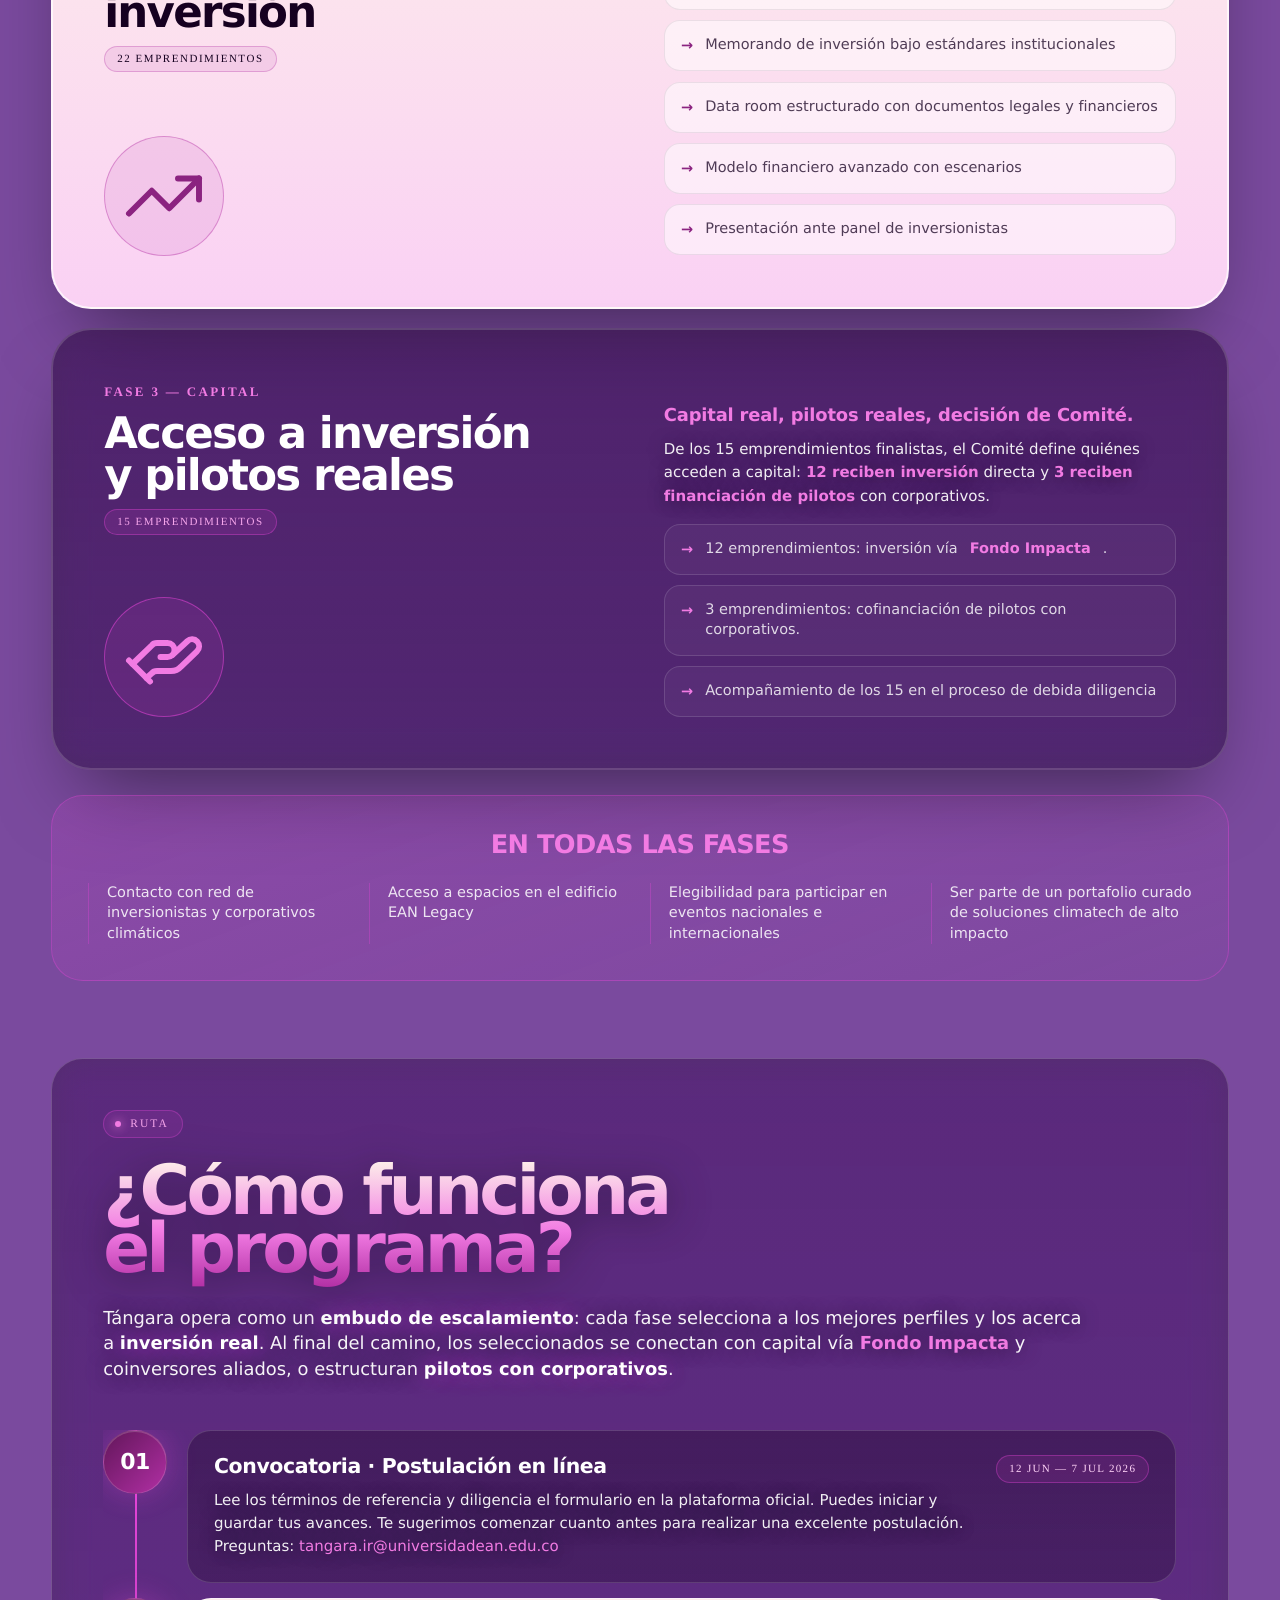
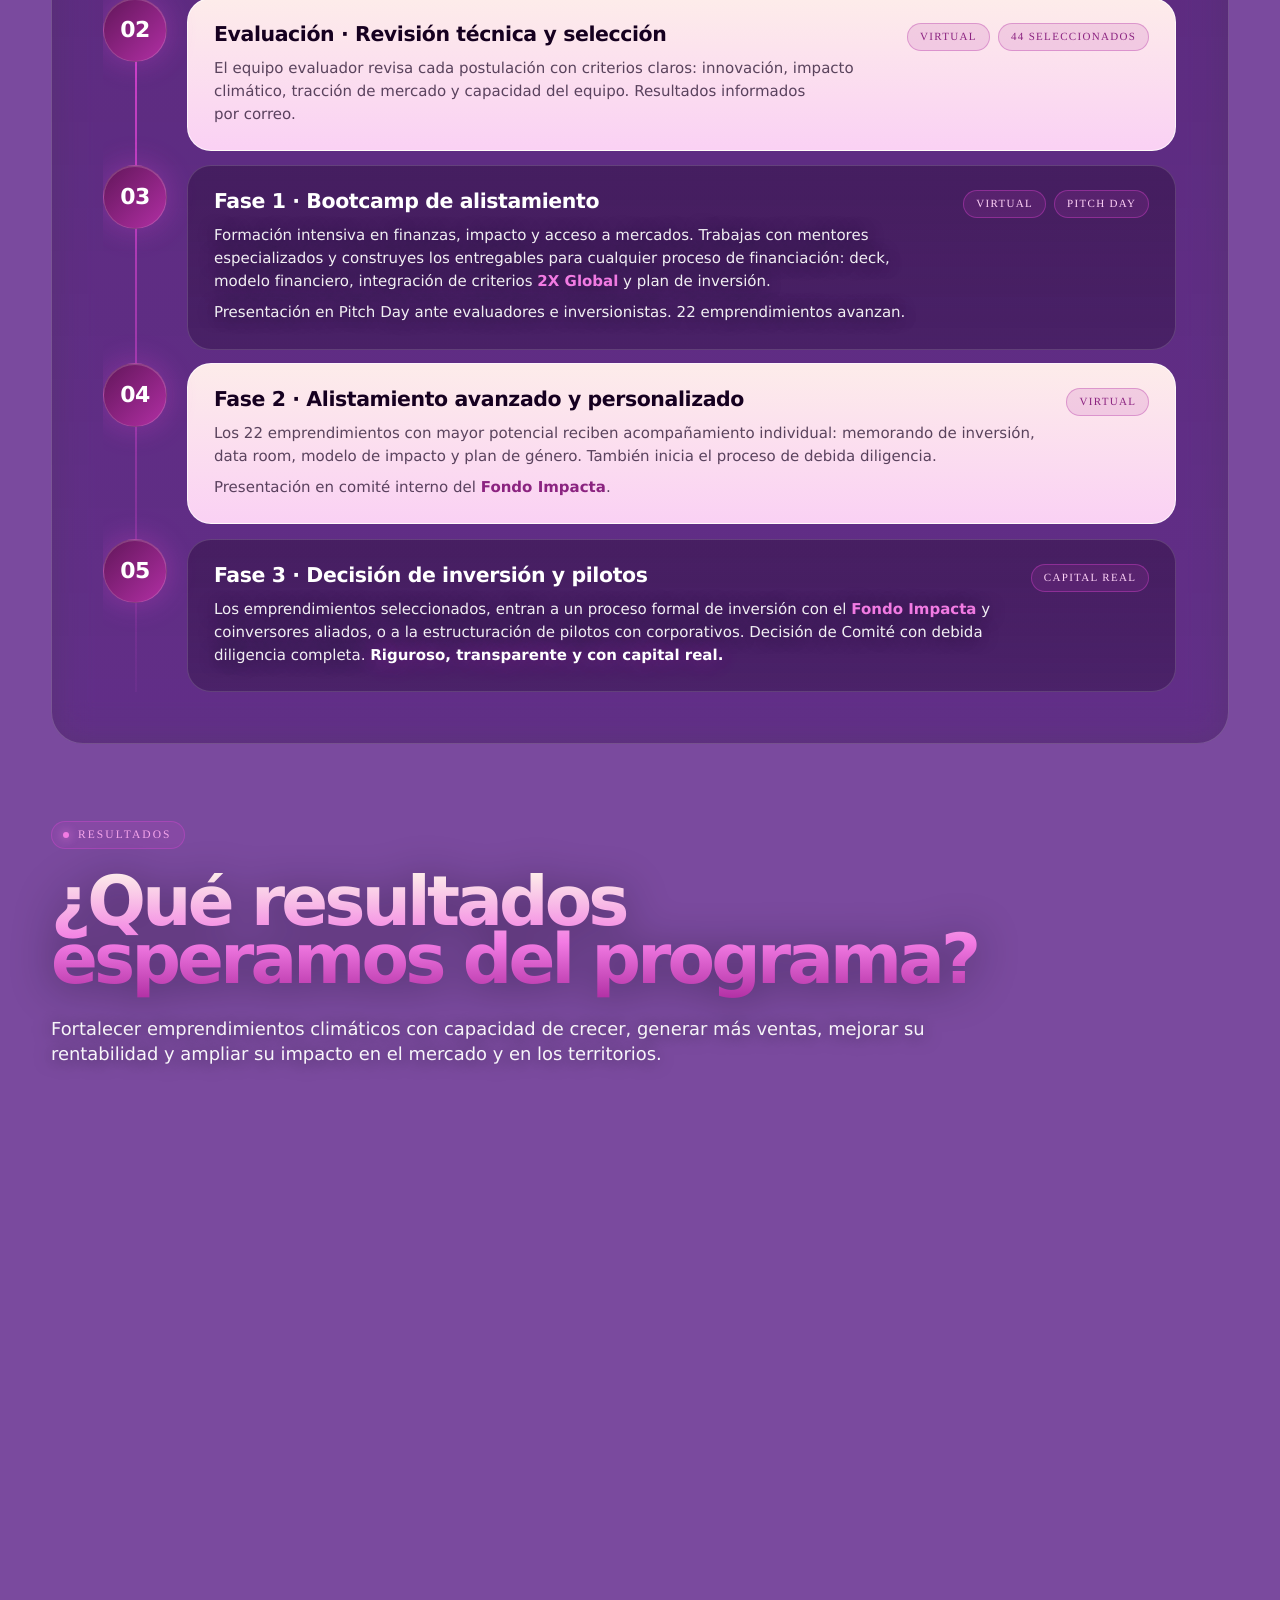
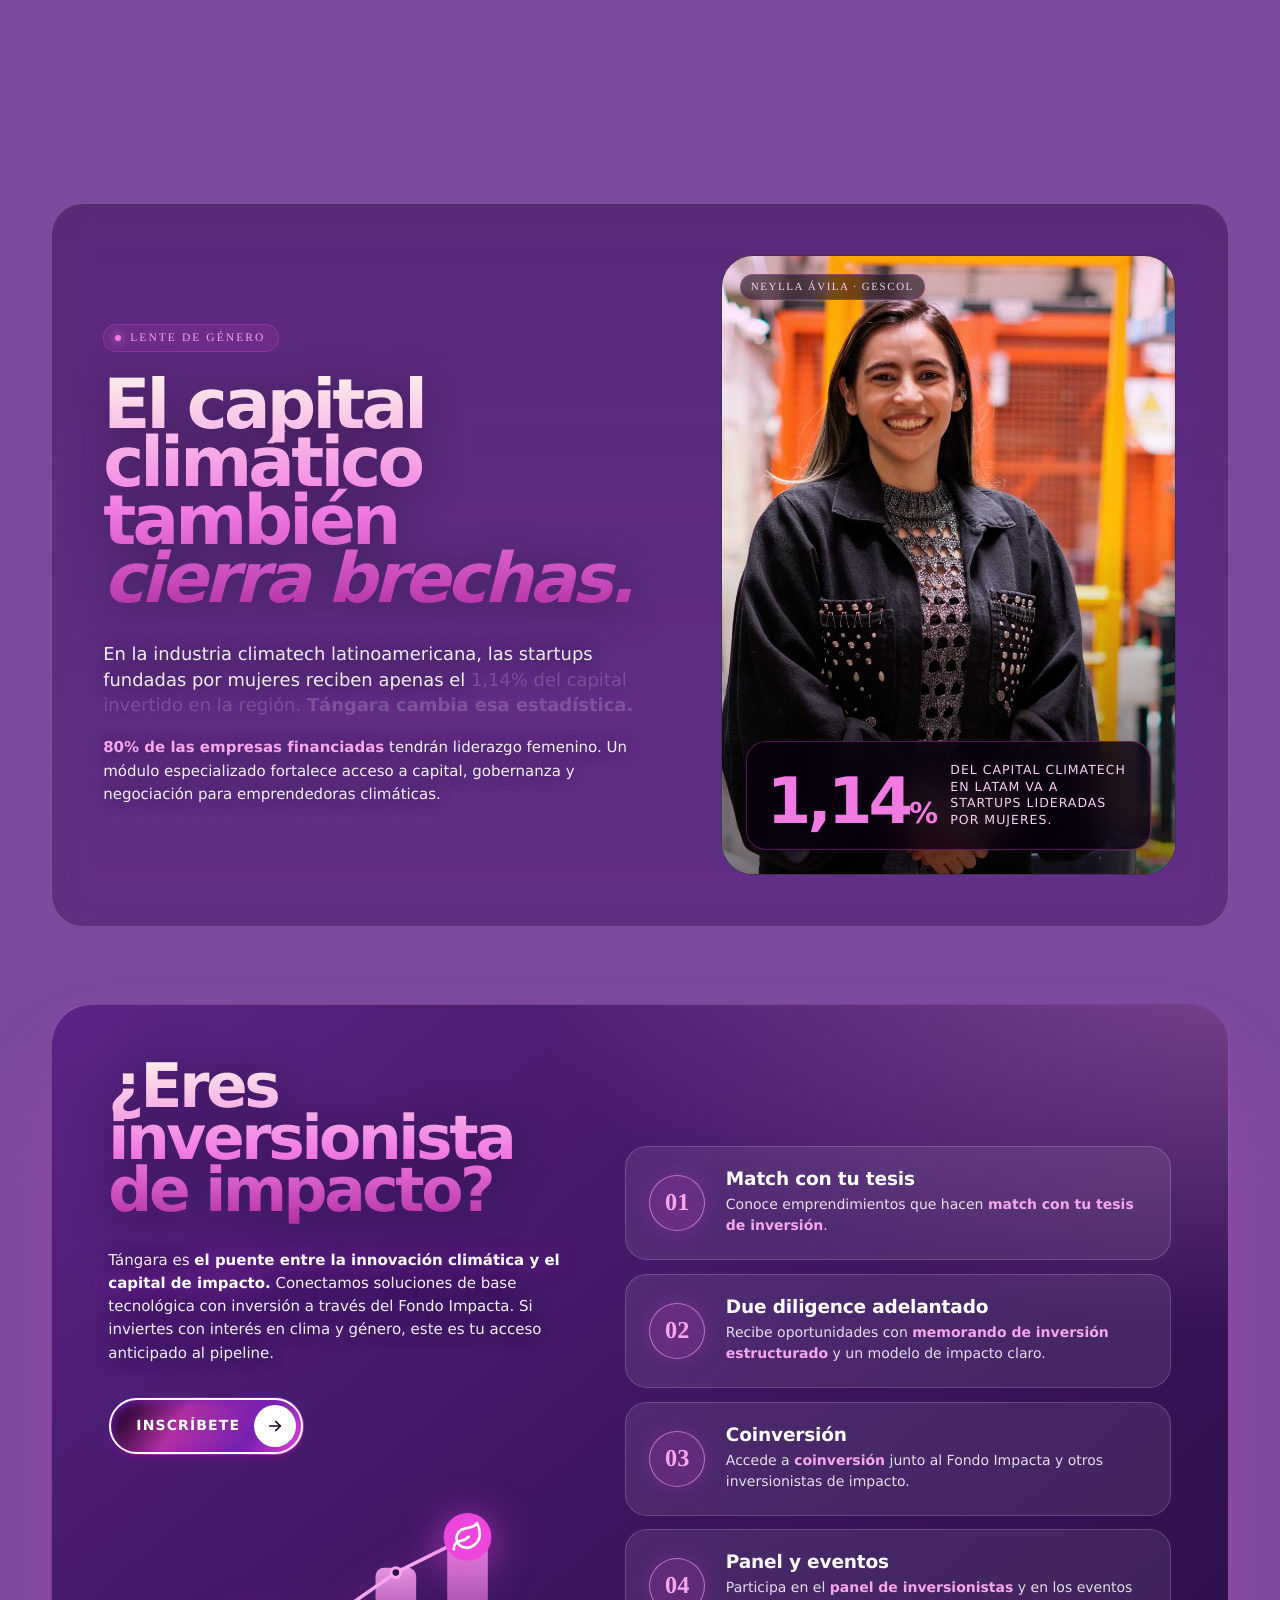
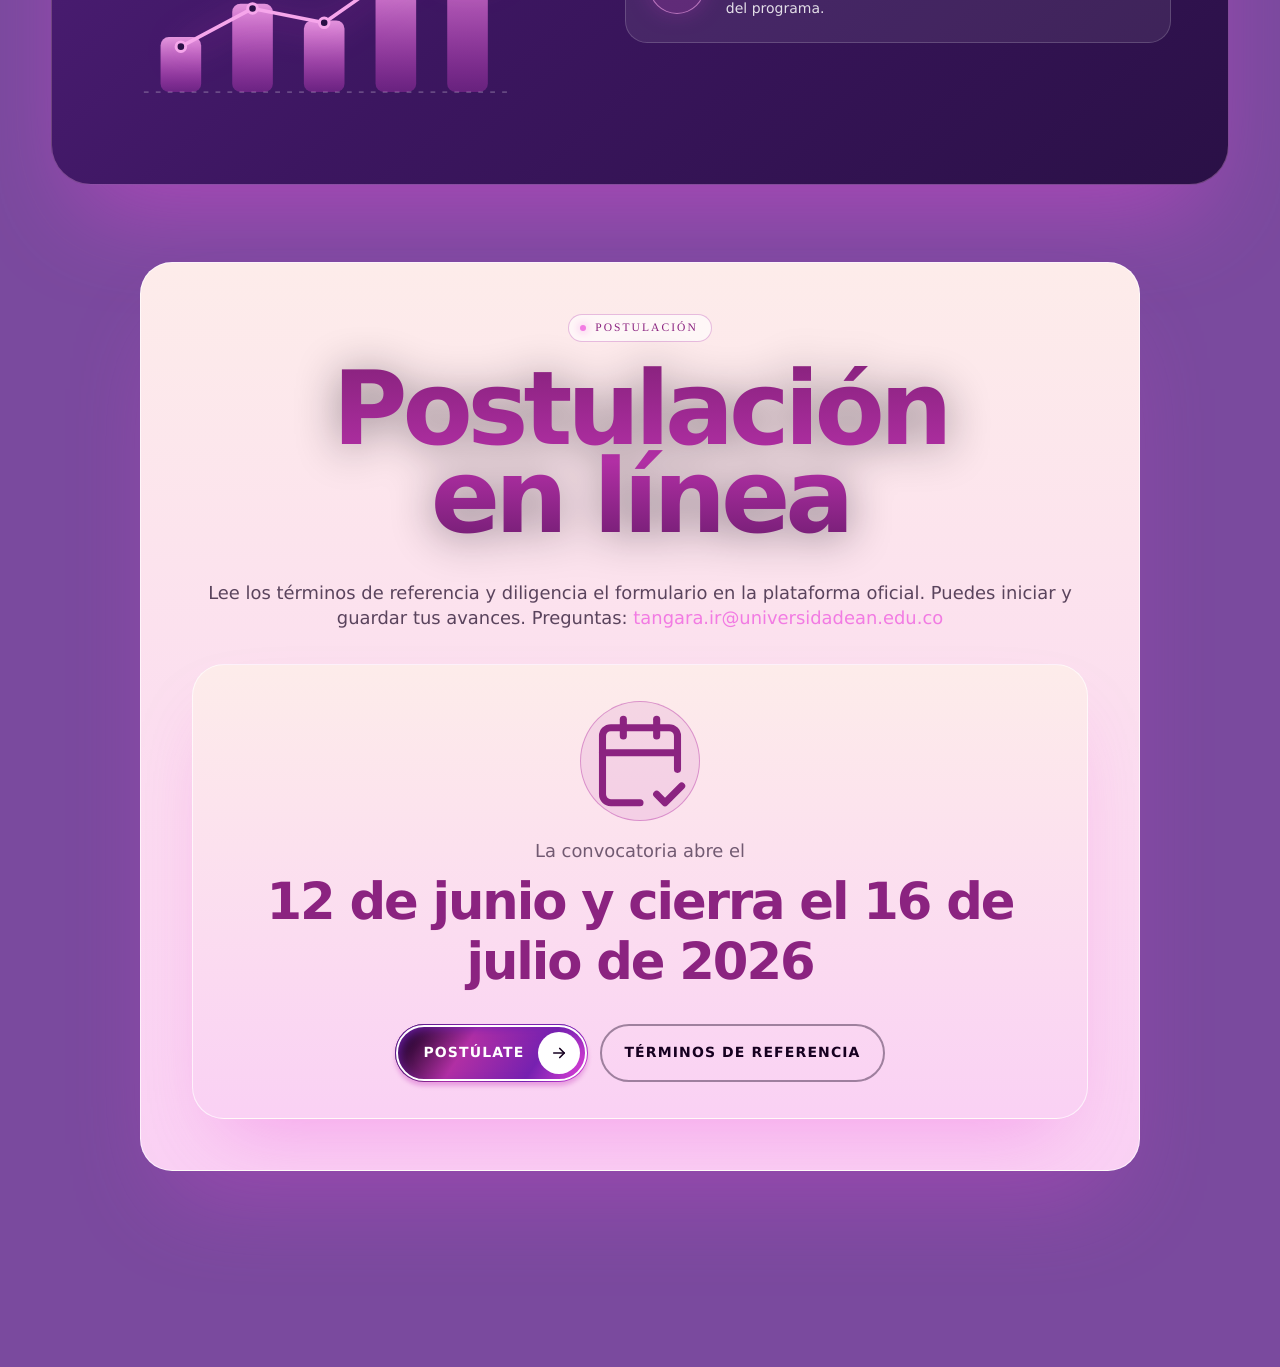
==== commit c2b208d3: "Update index.html" ====
--- a/index.html
+++ b/index.html
@@ -2230,7 +2230,7 @@
         <div class="date-card light">
           <div class="icon-round"><svg class="icon"><use href="#i-calendar"/></svg></div>
           <p class="lead" style="opacity:.85">La convocatoria abre el</p>
-          <strong>12 de junio y cierra el 7 de julio de 2026</strong>
+          <strong>12 de junio y cierra el 16 de julio de 2026</strong>
           <div class="buttons" style="justify-content:center;margin-top:32px">
             <a class="btn-pill" href="https://survey.alchemer.com/s3/8854432/inscripcion-tangara" target="_blank" rel="noopener noreferrer">
               <span>Postúlate</span>
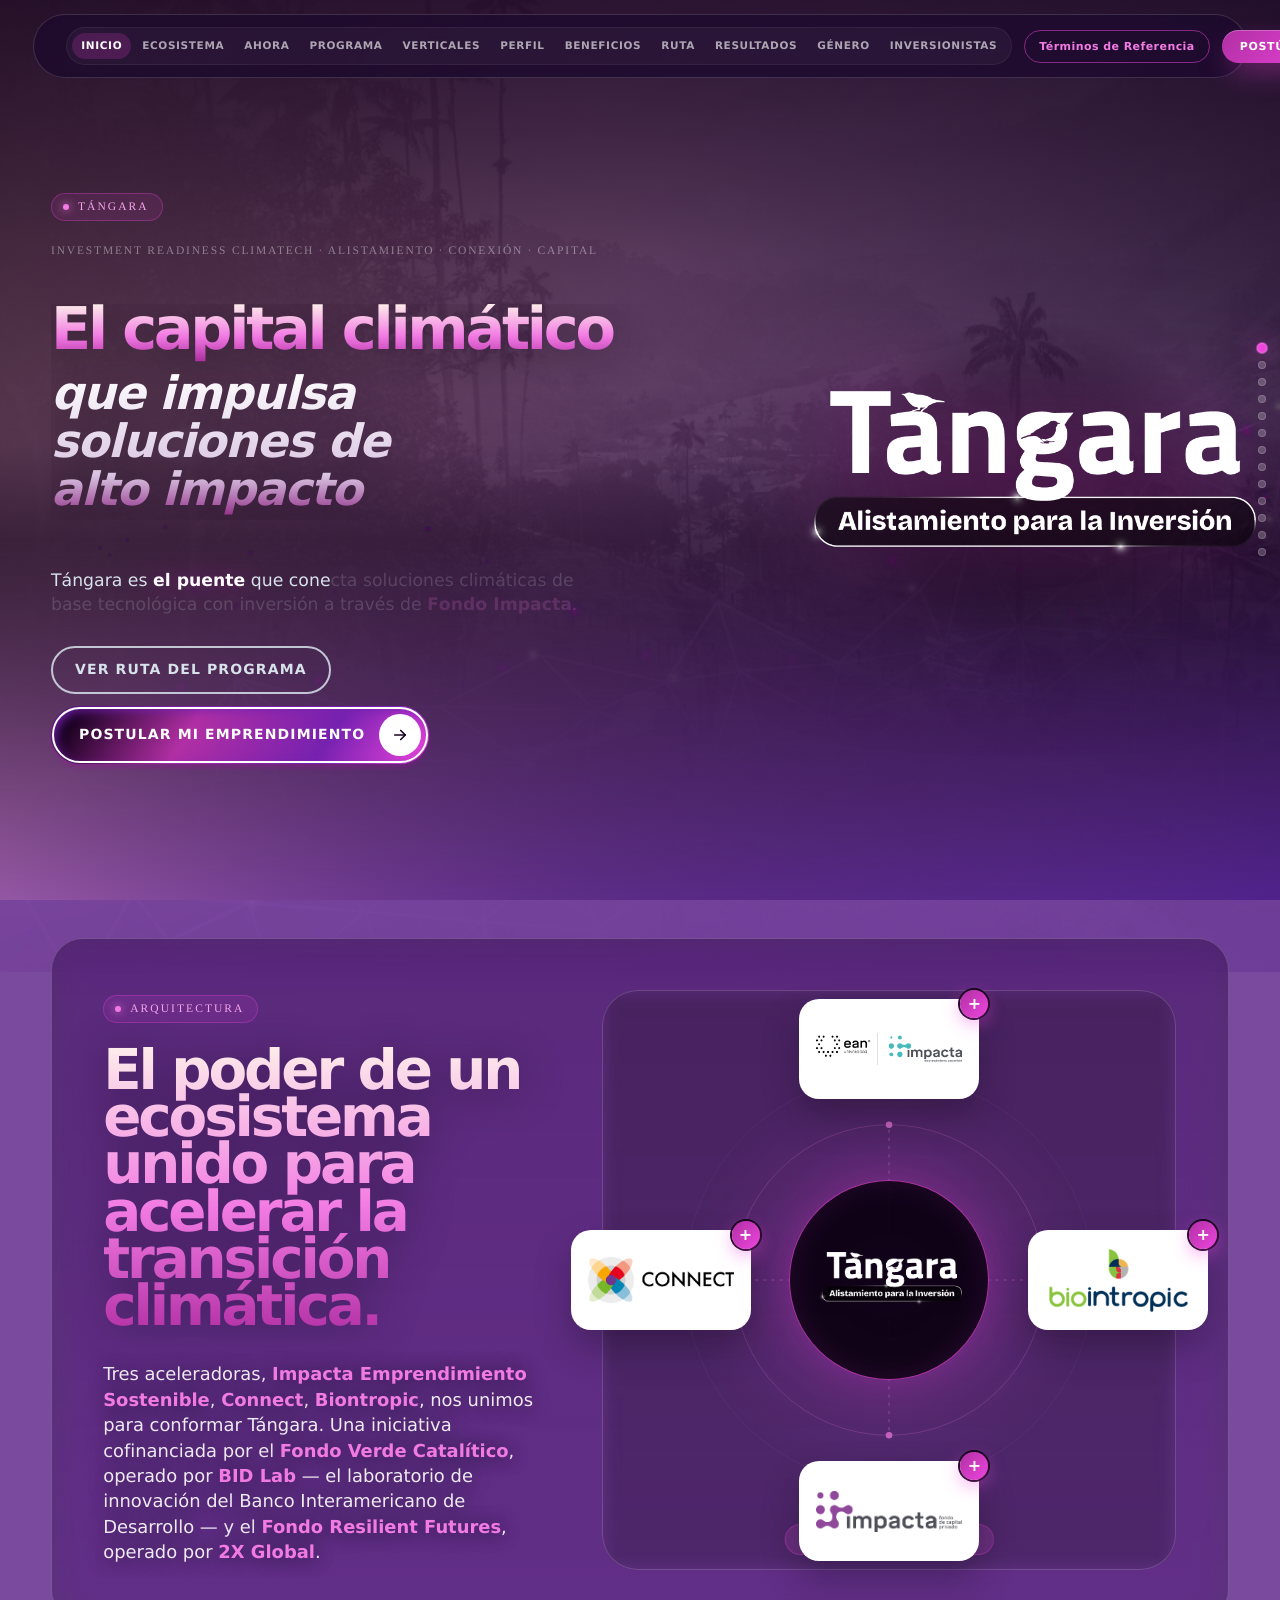
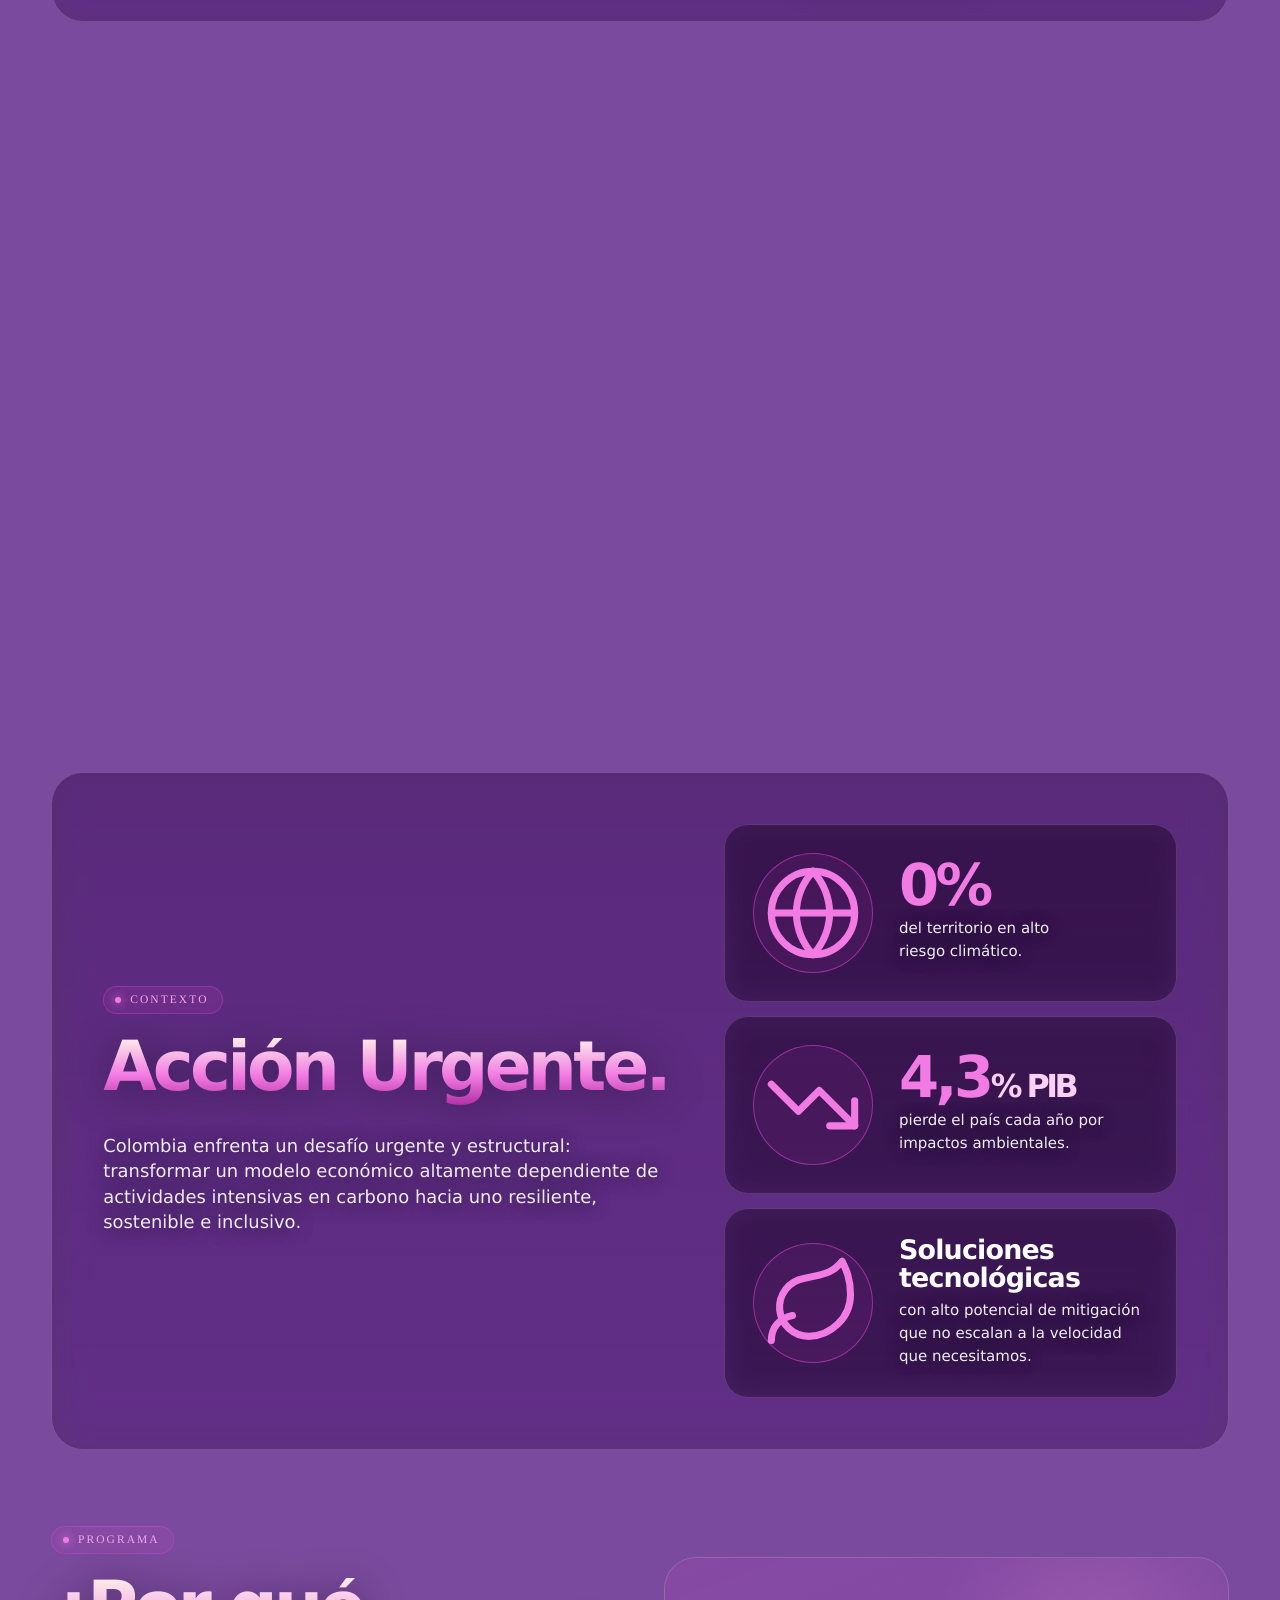
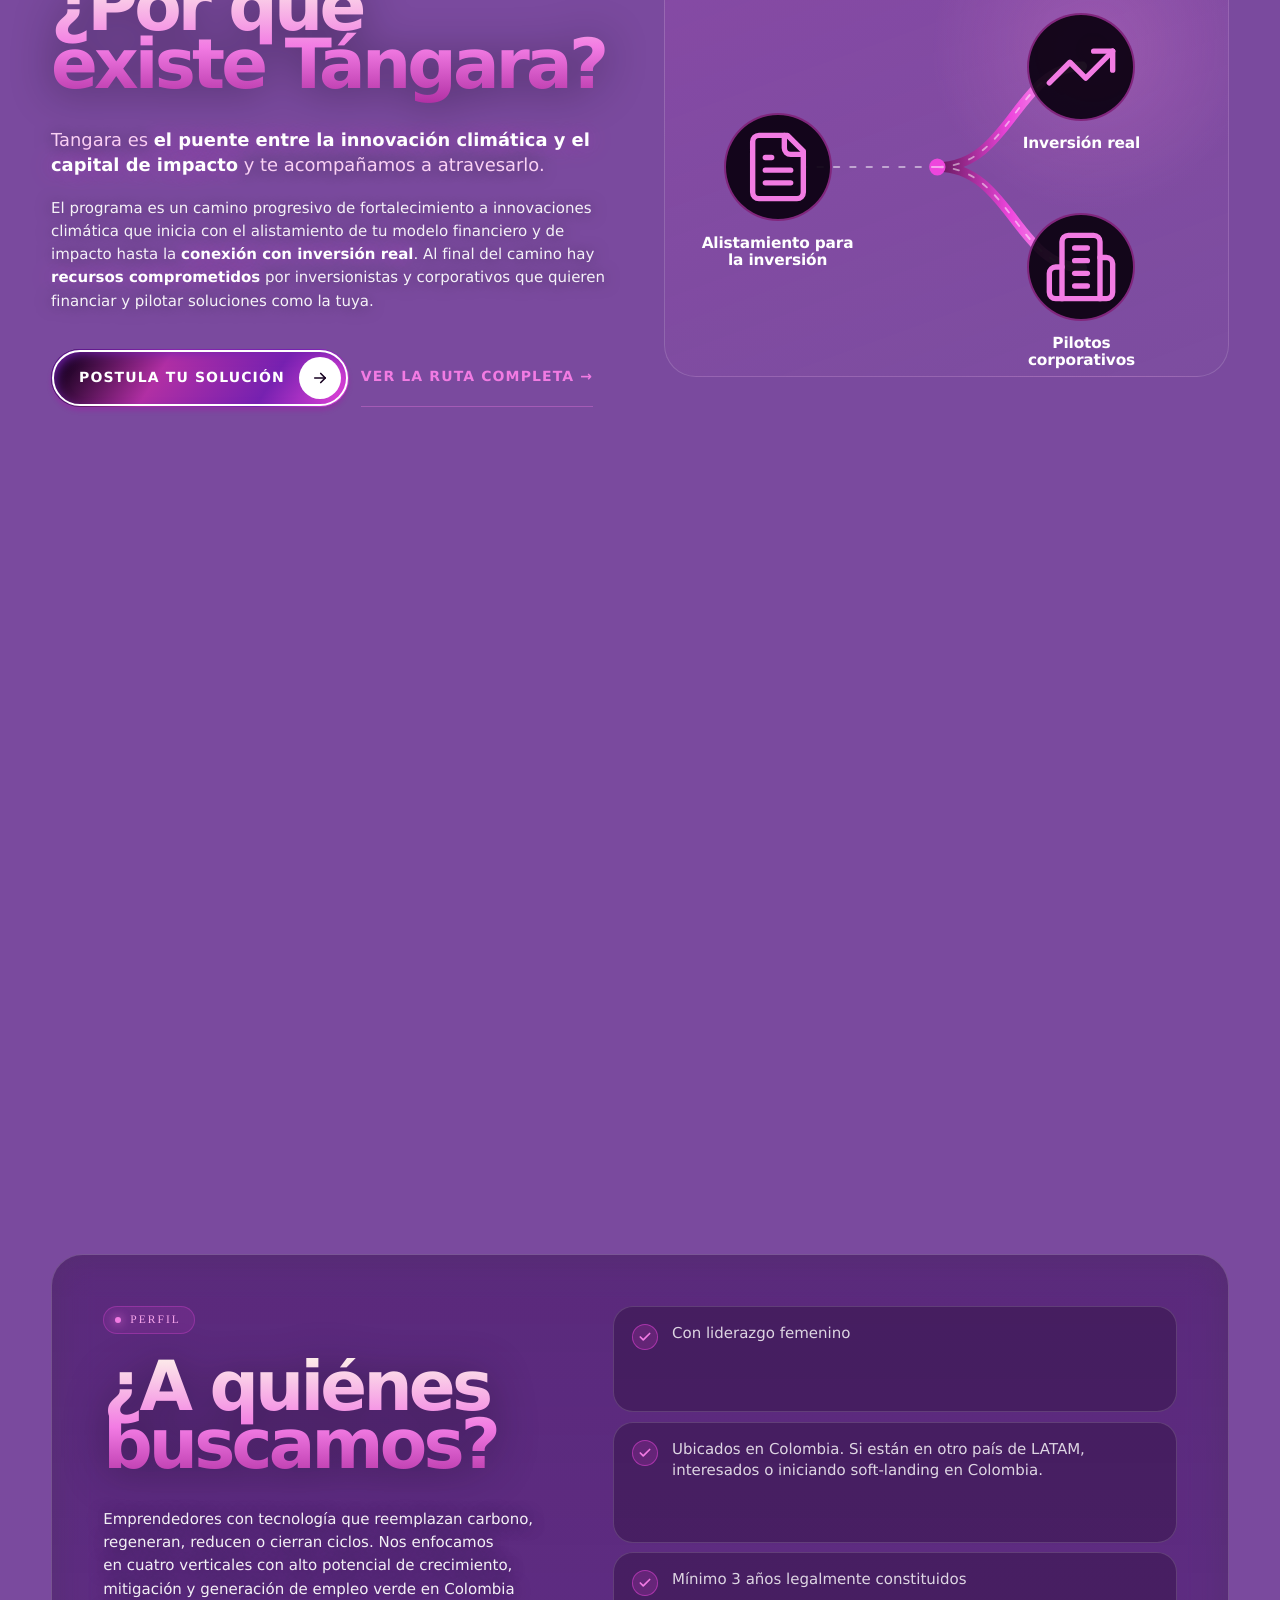
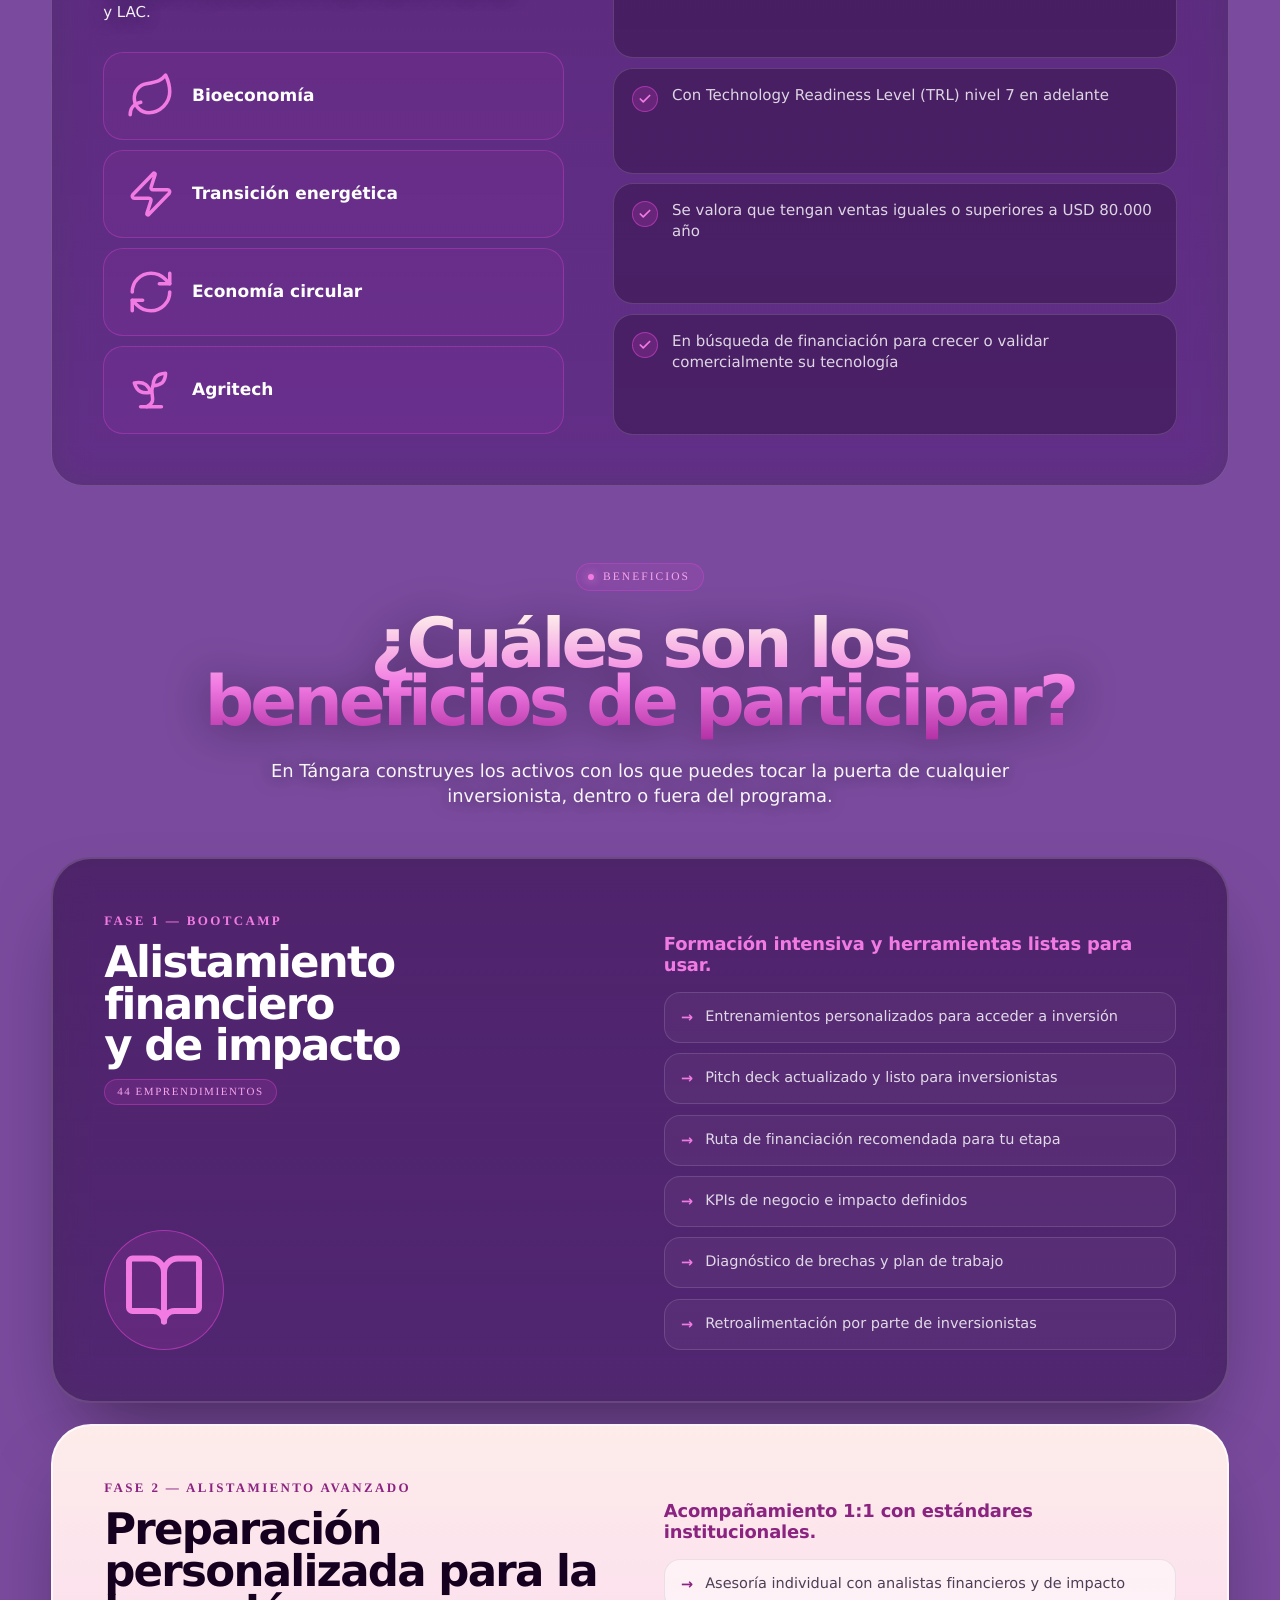
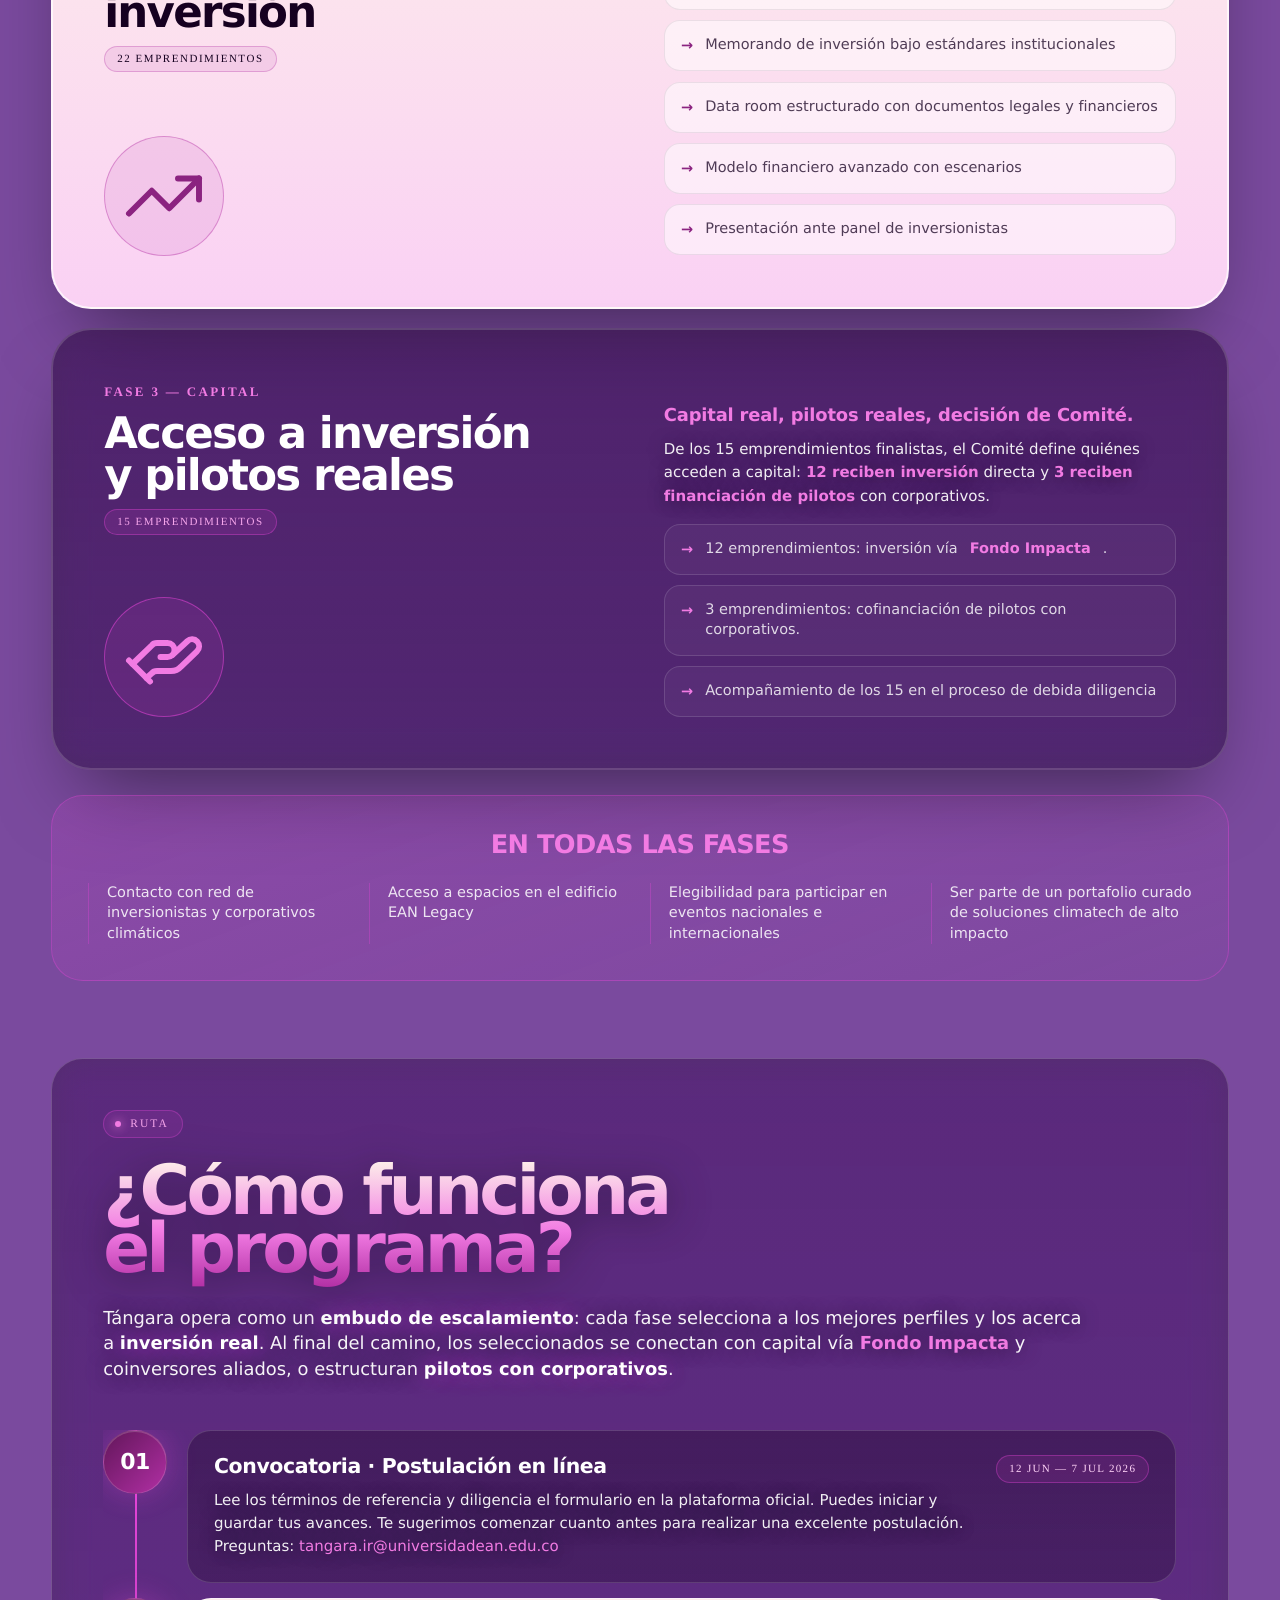
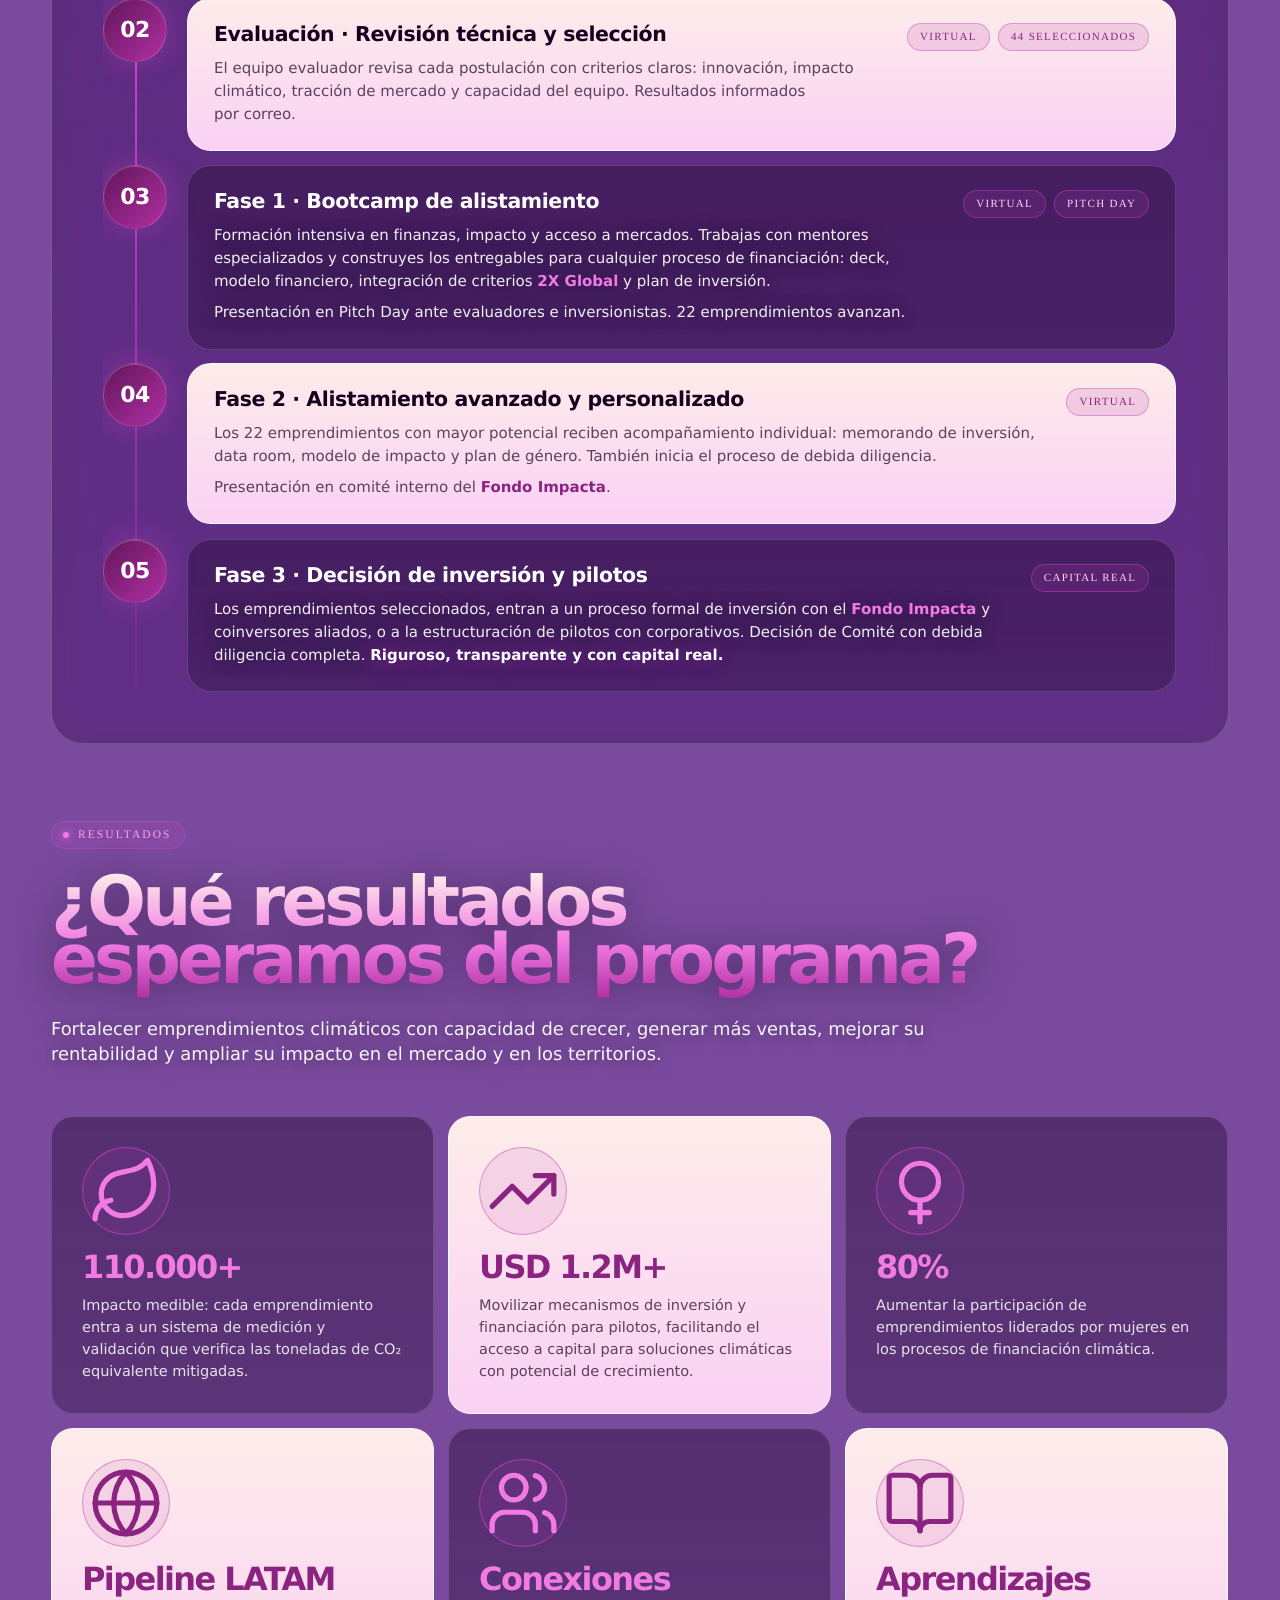
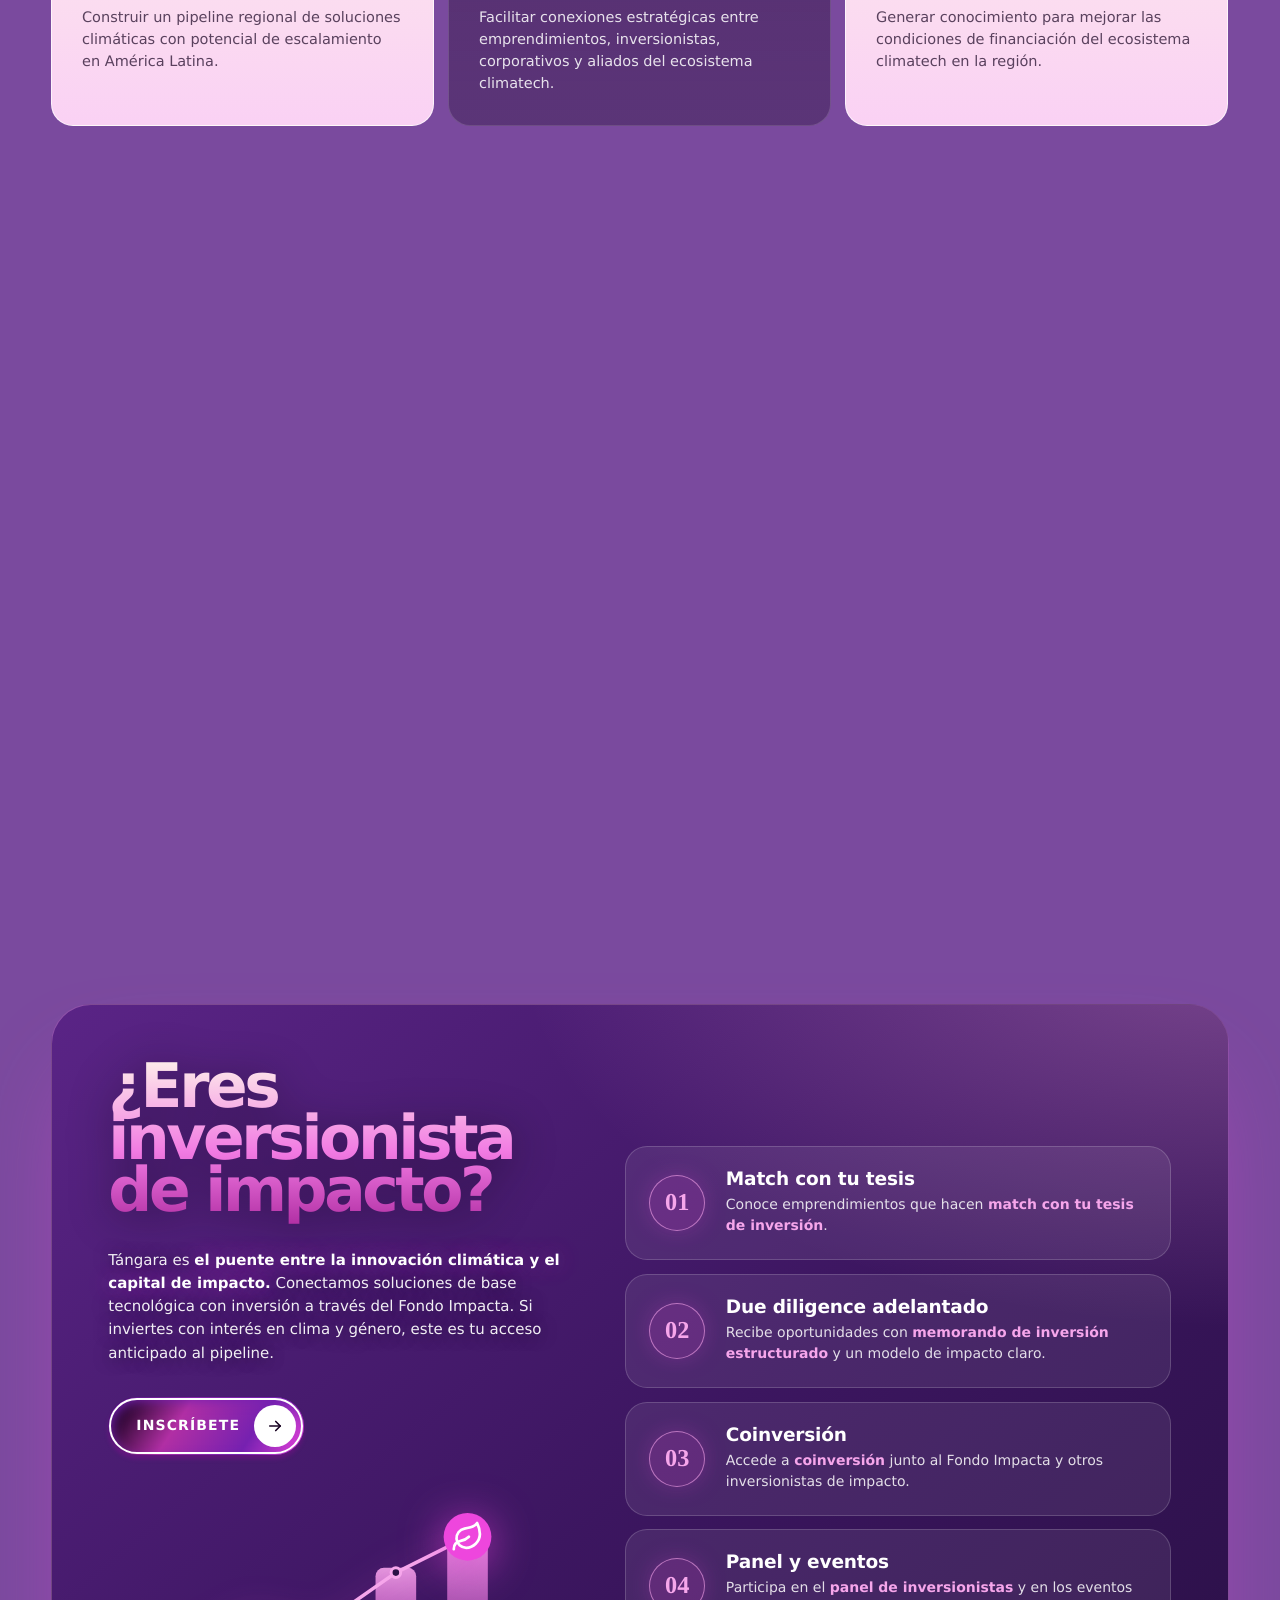
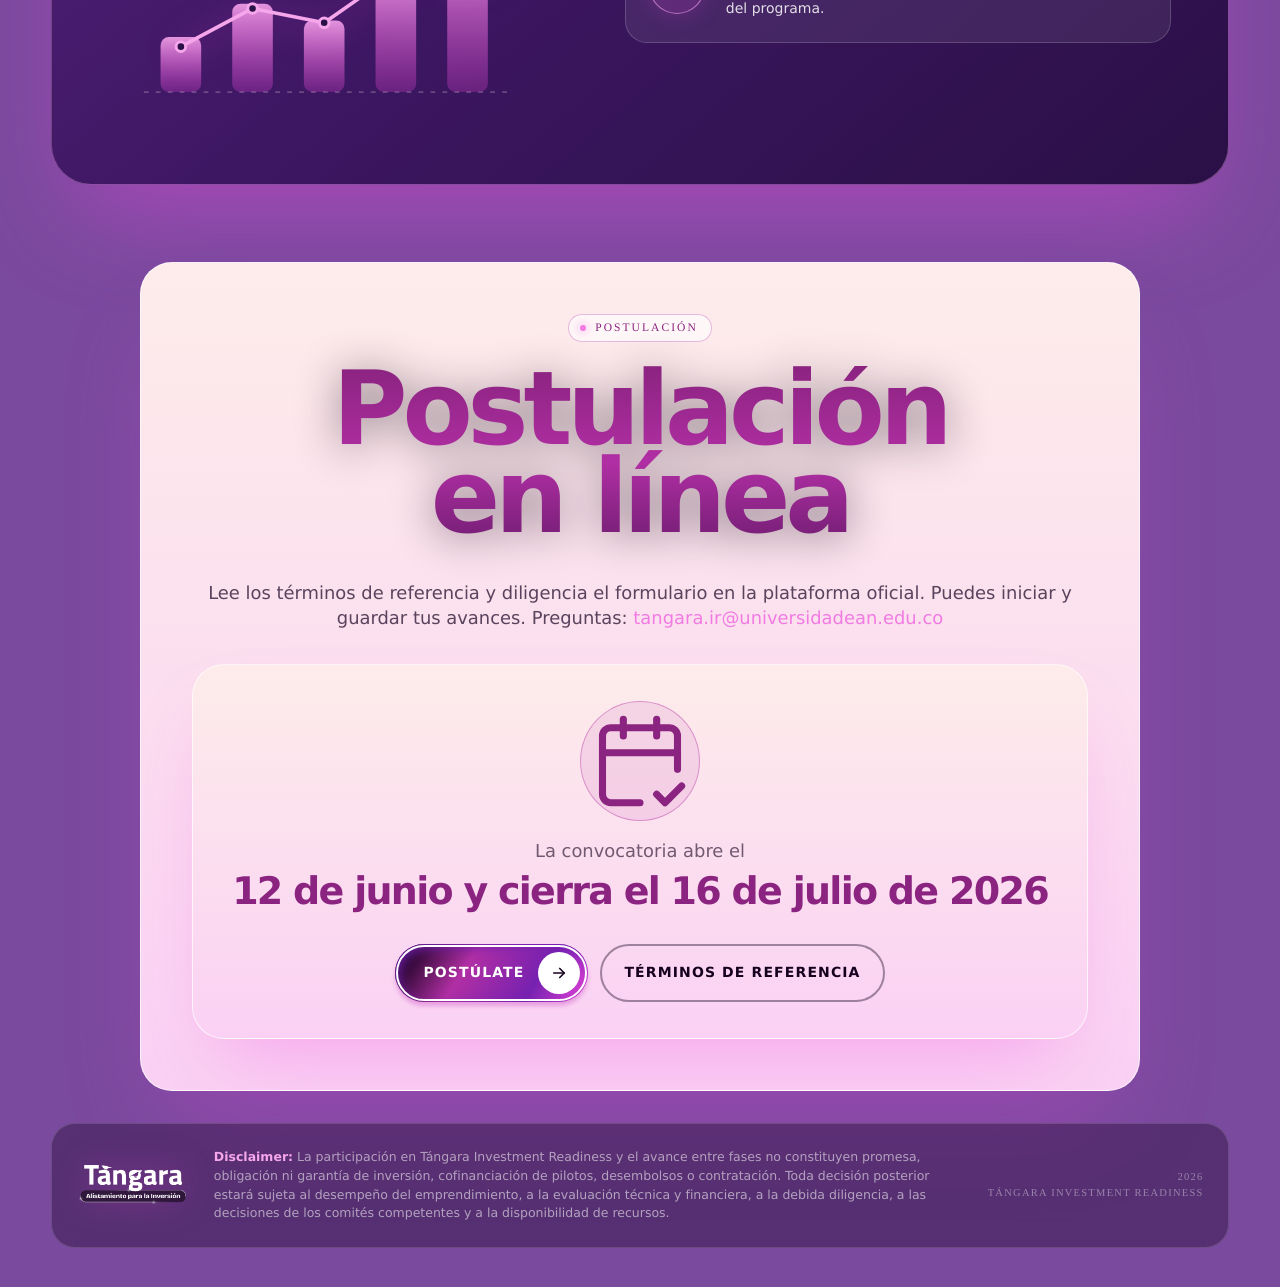
==== commit 4278c9e5: "16julio" ====
--- a/index.html
+++ b/index.html
@@ -1122,7 +1122,30 @@
 .support-card.light p{color:rgba(22,0,32,.7)}
 .support-card.light strong{color:#8B2380}
 .date-card .icon-round{margin:0 auto 18px}
-.date-card strong{display:block;font-size:clamp(28px,4vw,52px);color:#F27BE3;letter-spacing:-.04em;font-weight:800;margin-top:8px}
+.date-card .fecha-convocatoria{
+  display:block;
+  max-width:100%;
+  margin:8px auto 0;
+  font-size:clamp(20px,3.2vw,38px);
+  line-height:1.05;
+  letter-spacing:-.045em;
+  font-weight:800;
+  color:#F27BE3;
+  white-space:nowrap;
+  text-wrap:balance;
+}
+.date-card .fecha-cierre{
+  white-space:nowrap;
+}
+.date-card.light .fecha-convocatoria{
+  color:#8B2380;
+}
+@media(max-width:600px){
+  .date-card .fecha-convocatoria{
+    font-size:clamp(23px,7vw,32px);
+    white-space:normal;
+  }
+}
 .footer{
   margin-top:32px;border-radius:24px;padding:24px;
   background:rgba(255,255,255,.03);border:1px solid rgba(255,255,255,.13);
@@ -1434,6 +1457,91 @@
 @media (prefers-reduced-motion:reduce){
   .fx-item,.fx-fade{opacity:1!important;transform:none!important;filter:none!important}
 }
+
+/* ── NAV RESPONSIVE: botones superiores ── */
+@media (max-width:980px){
+  .nav{
+    left:8px;
+    right:8px;
+    height:58px;
+    padding:6px 7px 6px 10px;
+    gap:6px;
+    flex-wrap:nowrap;
+  }
+
+  .nav-label-full{
+    display:none;
+  }
+
+  .nav-label-short{
+    display:inline;
+  }
+
+  .nav-cta-secondary{
+    flex:0 0 auto;
+    min-width:44px;
+    padding:8px 11px;
+    font-size:10px;
+    line-height:1;
+    justify-content:center;
+    white-space:nowrap;
+  }
+
+  .nav-cta{
+    flex:0 0 auto;
+    padding:9px 13px;
+    font-size:10px;
+    line-height:1;
+    letter-spacing:.04em;
+    white-space:nowrap;
+  }
+
+  .menu-btn{
+    flex:0 0 40px;
+  }
+}
+
+@media (max-width:560px){
+  .nav{
+    left:6px;
+    right:6px;
+    height:54px;
+    padding:5px 6px;
+    gap:4px;
+  }
+
+  .nav .brand{
+    display:none;
+  }
+
+  .nav-cta-secondary{
+    min-width:40px;
+    padding:8px 9px;
+    font-size:9.5px;
+  }
+
+  .nav-cta{
+    padding:9px 11px;
+    font-size:9.5px;
+  }
+
+  .menu-btn{
+    width:38px;
+    height:38px;
+    flex-basis:38px;
+  }
+}
+
+@media (max-width:370px){
+  .nav-cta-secondary{
+    display:none;
+  }
+
+  .nav-cta{
+    padding-inline:10px;
+  }
+}
+
 </style>
 </head>
 <body>
@@ -2230,7 +2338,7 @@
         <div class="date-card light">
           <div class="icon-round"><svg class="icon"><use href="#i-calendar"/></svg></div>
           <p class="lead" style="opacity:.85">La convocatoria abre el</p>
-          <strong>12 de junio y cierra el 16 de julio de 2026</strong>
+          <strong class="fecha-convocatoria">12 de junio y cierra el <span class="fecha-cierre">16 de julio de 2026</span></strong>
           <div class="buttons" style="justify-content:center;margin-top:32px">
             <a class="btn-pill" href="https://survey.alchemer.com/s3/8854432/inscripcion-tangara" target="_blank" rel="noopener noreferrer">
               <span>Postúlate</span>
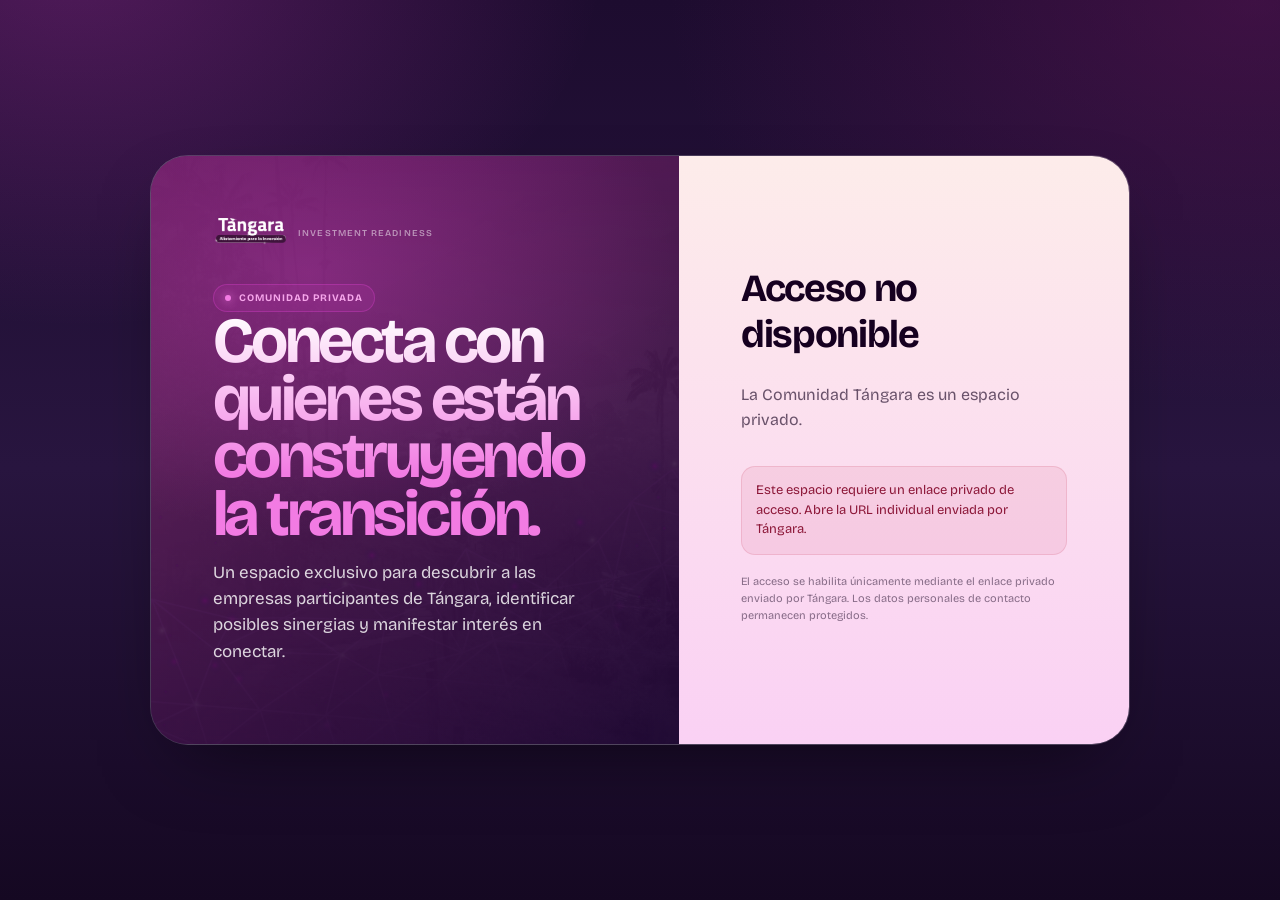
==== commit fb1b2c04: "Add files via upload" ====
--- a/index.html
+++ b/index.html
@@ -2,2853 +2,145 @@
 <html lang="es">
 <head>
 <meta charset="utf-8" />
-<meta name="viewport" content="width=device-width, initial-scale=1" />
-<title>Tángara · Alistamiento para la Inversión</title>
-<meta name="description" content="Tángara Investment Readiness: ruta de alistamiento, conexión e inversión para soluciones climáticas de base tecnológica." />
-<link rel="preconnect" href="https://fonts.googleapis.com" />
-<link rel="preconnect" href="https://fonts.gstatic.com" crossorigin />
-<link rel="stylesheet" href="https://fonts.googleapis.com/css2?family=Bricolage+Grotesque:opsz,wght@12..96,300;12..96,400;12..96,500;12..96,600;12..96,700;12..96,800&display=swap" />
+<meta name="viewport" content="width=device-width,initial-scale=1" />
+<meta name="robots" content="noindex,nofollow" />
+<title>Comunidad Tángara · Investment Readiness</title>
+<meta name="description" content="Espacio privado de conexión entre empresas participantes de Tángara Investment Readiness." />
+<link rel="preconnect" href="https://fonts.googleapis.com">
+<link rel="preconnect" href="https://fonts.gstatic.com" crossorigin>
+<link href="https://fonts.googleapis.com/css2?family=Bricolage+Grotesque:opsz,wght@12..96,300;12..96,400;12..96,500;12..96,600;12..96,700;12..96,800&display=swap" rel="stylesheet">
 <style>
-@font-face{
-  font-family:'Bricolage Grotesque';
-  src:url('assets/fonts/BricolageGrotesque-Variable.ttf') format('truetype');
-  font-weight:300 800;
-  font-stretch:75% 100%;
-  font-style:normal;
-  font-display:swap;
-}
-</style>
-<style>
-:root{
-  --font:'Bricolage Grotesque', system-ui, -apple-system, sans-serif;
-  --mono:'Bricolage Grotesque', system-ui, -apple-system, sans-serif;
-  --bg:#1A0A2A;
-  --bg-2:#26133C;
-  --ink:#160020;
-  --rose:#FAD1F4;
-  --cream:#FDECEA;
-  --mag:#EE46DD;
-  --mag-2:#F27BE3;
-  --mag-3:#B12FA4;
-  --plum:#62165A;
-  --line:rgba(255,255,255,.16);
-  --line-2:rgba(238,70,221,.38);
-  --card:rgba(255,255,255,.075);
-  --card-2:rgba(255,255,255,.12);
-  --r:32px;
-  --ease:cubic-bezier(.22,1,.36,1);
-  --ease-out:cubic-bezier(.16,1,.3,1);
-}
-*{box-sizing:border-box;margin:0;padding:0}
-html,body{background:var(--bg);color:#fff;font-family:var(--font);text-rendering:geometricPrecision;-webkit-font-smoothing:antialiased}
-html{scroll-behavior:smooth}
-body{
-  overflow-x:clip;
-  background:
-    radial-gradient(900px 600px at 8% -2%,rgba(238,70,221,.26),transparent 62%),
-    radial-gradient(700px 500px at 95% 5%,rgba(124,44,124,.52),transparent 62%),
-    radial-gradient(1100px 800px at 50% 110%,rgba(177,47,164,.26),transparent 62%),
-    linear-gradient(180deg,#1E0D30 0%,#291640 50%,#180A28 100%);
-}
-/* Full-page landscape background (Cocora valley) */
-.page-bg{
-  position:fixed;inset:0;z-index:-3;pointer-events:none;
-  background:url('assets/hero-bg-cocora.png') center center / cover no-repeat;
-  filter:saturate(1.22) brightness(1.08) contrast(1.05);
-}
-.page-bg::after{
-  content:"";position:absolute;inset:0;
-  background:
-    radial-gradient(900px 600px at 8% -2%,rgba(238,70,221,.16),transparent 62%),
-    radial-gradient(700px 500px at 95% 5%,rgba(124,44,124,.30),transparent 62%),
-    radial-gradient(1100px 800px at 50% 110%,rgba(177,47,164,.16),transparent 62%),
-    linear-gradient(180deg,rgba(20,8,34,.40) 0%,rgba(22,9,38,.48) 55%,rgba(15,6,26,.62) 100%);
-}
-body::before{
-  content:"";position:fixed;inset:0;z-index:-2;pointer-events:none;
-  background-image:linear-gradient(rgba(255,255,255,.028) 1px,transparent 1px),linear-gradient(90deg,rgba(255,255,255,.028) 1px,transparent 1px);
-  background-size:64px 64px;
-  mask-image:linear-gradient(to bottom,#000,transparent 92%);
-}
-body::after{
-  content:"";position:fixed;inset:0;z-index:-1;pointer-events:none;
-  background:radial-gradient(circle at var(--mx,55%) var(--my,35%),rgba(238,70,221,.10),transparent 28rem);
-  transition:background .25s ease;
-}
-img{max-width:100%;display:block}
-a{color:inherit;text-decoration:none}
-button{font:inherit;color:inherit;background:none;border:0;cursor:pointer}
-
-/* Scroll progress */
-.progress{position:fixed;left:0;top:0;height:3px;width:0;z-index:9000;background:linear-gradient(90deg,#F27BE3,#EE46DD,#fff);box-shadow:0 0 28px rgba(238,70,221,.7)}
-
-/* ── NAV ─────────────────────────────────────────────── */
-.nav{
-  position:fixed;z-index:5000;top:14px;
-  left:clamp(14px,2.6vw,44px);right:clamp(14px,2.6vw,44px);
-  height:64px;border-radius:999px;
-  background:rgba(26,10,42,.74);
-  border:1px solid rgba(255,255,255,.15);
-  backdrop-filter:blur(22px) saturate(150%);
-  -webkit-backdrop-filter:blur(22px) saturate(150%);
-  display:flex;align-items:center;justify-content:space-between;
-  gap:12px;padding:8px 8px 8px 20px;
-  transition:.35s var(--ease);
-}
-.nav.scrolled{height:56px;background:rgba(22,8,36,.93);top:8px}
-.brand{display:flex;align-items:center;gap:10px;min-width:0;opacity:0;transform:translateY(-6px);transition:opacity .35s var(--ease),transform .35s var(--ease);pointer-events:none}
-.nav.scrolled .brand{opacity:1;transform:translateY(0);pointer-events:auto}
-.brand svg{width:30px;height:30px;flex:0 0 30px;filter:drop-shadow(0 0 18px rgba(238,70,221,.55))}
-.brand span{font-size:20px;font-weight:700;letter-spacing:-.04em}
-.navlinks{display:flex;align-items:center;gap:2px;background:rgba(255,255,255,.04);border:1px solid rgba(255,255,255,.06);padding:5px;border-radius:999px}
-.navlinks a{font-size:10.5px;line-height:1;font-weight:600;letter-spacing:.06em;text-transform:uppercase;color:rgba(255,255,255,.62);padding:8px 9px;border-radius:999px;transition:.2s var(--ease)}
-.navlinks a:hover{color:#fff}
-.navlinks a.active{background:rgba(238,70,221,.18);color:#fff}
-.nav-cta-secondary{
-  display:inline-flex;align-items:center;gap:8px;
-  border-radius:999px;padding:9px 14px;font-size:11px;font-weight:700;
-  background:transparent;border:1.5px solid rgba(238,70,221,.5);
-  color:#F27BE3;text-decoration:none;letter-spacing:.04em;white-space:nowrap;
-  transition:.25s var(--ease);
-}
-.nav-label-short{display:none}
-.nav-cta-secondary:hover{background:rgba(238,70,221,.12);color:#fff;border-color:#EE46DD;transform:translateY(-1px)}
-.nav-cta{
-  display:inline-flex;align-items:center;gap:8px;
-  border-radius:999px;padding:10px 18px;font-size:11px;font-weight:700;
-  letter-spacing:.06em;text-transform:uppercase;color:#fff;white-space:nowrap;flex-shrink:0;
-  background:linear-gradient(135deg,#B12FA4 0%,#EE46DD 100%);
-  box-shadow:0 12px 30px -8px rgba(238,70,221,.55),inset 0 1px 0 rgba(255,255,255,.25);
-  transition:.25s var(--ease);
-}
-.nav-cta:hover{transform:translateY(-1px);box-shadow:0 18px 38px -8px rgba(238,70,221,.7)}
-.menu-btn{display:none;width:40px;height:40px;border:1px solid rgba(255,255,255,.14);border-radius:50%;background:rgba(255,255,255,.06);color:#fff;font-size:18px}
-
-/* Side scroll dots */
-.side-dots{position:fixed;right:14px;top:50%;transform:translateY(-50%);z-index:4000;display:grid;gap:9px}
-.side-dots a{width:8px;height:8px;border-radius:50%;background:rgba(255,255,255,.22);border:1px solid rgba(255,255,255,.18);transition:.25s}
-.side-dots a:hover{background:rgba(255,255,255,.5)}
-.side-dots a.active{background:var(--mag);box-shadow:0 0 18px rgba(238,70,221,.85);transform:scale(1.4)}
-
-/* ── LAYOUT ──────────────────────────────────────────── */
-main{position:relative;overflow-x:clip}
-section{position:relative;scroll-margin-top:90px}
-.wrap{width:min(1340px,100%);margin:0 auto;padding:0 clamp(20px,4vw,56px)}
-.section{padding:clamp(28px,3vw,56px) 0}
-
-/* Type system */
-h1,h2,h3,h4,p{margin:0}
-h1,h2{font-weight:800;letter-spacing:-.045em;line-height:.88;text-wrap:balance}
-h3{font-weight:700;letter-spacing:-.03em;line-height:1.04;font-size:clamp(22px,2.1vw,32px)}
-h4{font-weight:700;letter-spacing:-.02em;font-size:clamp(16px,1.4vw,20px)}
-.hero-heading{
-  font-weight:800;letter-spacing:-.055em;line-height:.84;text-transform:none;
-  padding-bottom:.14em;
-  background:linear-gradient(180deg,#FDECEA 0%,#F27BE3 55%,#B12FA4 100%);
-  -webkit-background-clip:text;background-clip:text;
-  -webkit-text-fill-color:transparent;color:transparent;
-  filter:drop-shadow(0 4px 22px rgba(8,2,16,.45));
-}
-.muted-heading{
-  padding-bottom:.14em;
-  background:linear-gradient(180deg,#fff 0%,#d9c5e2 70%,#8B2380 100%);
-  -webkit-background-clip:text;background-clip:text;
-  -webkit-text-fill-color:transparent;color:transparent;
-  filter:drop-shadow(0 4px 22px rgba(8,2,16,.45));
-}
-.kicker{
-  display:inline-flex;align-items:center;gap:9px;
-  font-family:var(--mono);font-size:11.5px;letter-spacing:.18em;text-transform:uppercase;
-  color:#F6A6EB;font-weight:500;
-  padding:7px 13px 7px 11px;border-radius:999px;
-  background:rgba(238,70,221,.10);border:1px solid rgba(238,70,221,.30);
-  margin-bottom:24px;
-}
-.kicker::before{content:"";width:6px;height:6px;border-radius:50%;background:#F27BE3;box-shadow:0 0 10px #F27BE3}
-.lead{font-size:clamp(17px,1.4vw,22px);line-height:1.42;color:rgba(255,255,255,.95);font-weight:400;text-wrap:pretty;text-shadow:0 1px 18px rgba(8,2,16,.65)}
-.copy{font-size:clamp(15px,1.05vw,18px);line-height:1.55;color:rgba(255,255,255,.93);font-weight:400;text-wrap:pretty;text-shadow:0 1px 16px rgba(8,2,16,.55)}
-.eyebrow-num{font-family:var(--mono);font-size:12px;letter-spacing:.18em;color:rgba(255,255,255,.40);font-weight:500}
-.light .lead,.light .copy,.light p,.light .feat-big,.panel.light h2,.panel.light h3{text-shadow:none}
-/* Resaltado: nombres de aliados/aceleradoras (.hl) y frases contundentes (.hl-key) */
-.hl{color:#F27BE3;font-weight:700}
-.hl-key{color:#fff;font-weight:700;text-shadow:0 0 24px rgba(238,70,221,.45)}
-.light .hl{color:#8B2380}
-.light .hl-key{color:#160020;text-shadow:none}
-.modal-logo a{display:inline-block;cursor:pointer;transition:opacity .2s var(--ease)}
-.modal-logo a:hover{opacity:.78}
-
-.section-head{max-width:980px;margin-bottom:48px}
-.section-head.center{text-align:center;margin-left:auto;margin-right:auto}
-
-/* Buttons */
-.btn{
-  display:inline-flex;align-items:center;gap:10px;
-  border-radius:999px;padding:14px 22px;font-size:14px;font-weight:600;
-  letter-spacing:.08em;text-transform:uppercase;
-  transition:.3s var(--ease);
-  white-space:nowrap;
-}
-.btn-primary{
-  color:#fff;position:relative;
-  background:linear-gradient(123deg,#18011F 7%,#B12FA4 37%,#7621B0 72%,#EE46DD 100%);
-  box-shadow:0 4px 4px rgba(181,1,167,.25),inset 4px 4px 12px #7721B1;
-  outline:2px solid #fff;outline-offset:-3px;
-}
-.btn-primary:hover{transform:translateY(-2px);box-shadow:0 10px 26px rgba(238,70,221,.45),inset 4px 4px 12px #7721B1}
-
-/* Pill button with leading text + trailing arrow circle (Halo-style) */
-.btn-pill{
-  display:inline-flex;align-items:center;gap:14px;
-  padding:8px 8px 8px 28px;border-radius:999px;
-  font-size:14px;font-weight:600;letter-spacing:.08em;text-transform:uppercase;
-  color:#fff;position:relative;white-space:nowrap;
-  background:linear-gradient(123deg,#18011F 7%,#B12FA4 37%,#7621B0 72%,#EE46DD 100%);
-  box-shadow:0 4px 4px rgba(181,1,167,.25),inset 4px 4px 12px #7721B1;
-  outline:2px solid #fff;outline-offset:-3px;
-  transition:.3s var(--ease);
-}
-.btn-pill:hover{transform:translateY(-2px);box-shadow:0 14px 30px rgba(238,70,221,.5),inset 4px 4px 12px #7721B1}
-.btn-pill .arrow-circle{
-  width:42px;height:42px;border-radius:50%;
-  background:#fff;display:grid;place-items:center;
-  color:#160020;flex:0 0 42px;
-  transition:transform .3s var(--ease);
-}
-.btn-pill:hover .arrow-circle{transform:translateX(2px) rotate(-12deg)}
-.btn-pill .arrow-circle svg{width:18px;height:18px;stroke-width:2.2;fill:none;stroke:currentColor;stroke-linecap:round;stroke-linejoin:round}
-.btn-ghost{
-  color:#D7E2EA;border:2px solid rgba(215,226,234,.85);background:transparent;
-}
-.btn-ghost:hover{background:rgba(215,226,234,.10)}
-.btn-arrow{
-  display:inline-flex;align-items:center;gap:10px;font-size:14px;font-weight:600;
-  letter-spacing:.08em;text-transform:uppercase;color:#F27BE3;
-  padding:8px 0;border-bottom:1px solid rgba(242,123,227,.35);
-  transition:.25s var(--ease);
-}
-.btn-arrow:hover{color:#fff;border-color:#fff;gap:14px}
-.buttons{display:flex;gap:12px;flex-wrap:wrap;margin-top:36px}
-
-/* Reveal */
-.reveal{opacity:0;transform:translateY(26px);filter:blur(5px);transition:opacity .9s cubic-bezier(.16,1,.3,1),transform .95s cubic-bezier(.16,1,.3,1),filter .8s cubic-bezier(.33,1,.68,1);will-change:opacity,transform}
-.reveal.visible{opacity:1;transform:none;filter:none}
-.d1{transition-delay:.07s}.d2{transition-delay:.14s}.d3{transition-delay:.21s}.d4{transition-delay:.28s}.d5{transition-delay:.35s}
-
-/* ── HERO ────────────────────────────────────────────── */
-.hero{
-  min-height:100svh;max-height:1100px;
-  padding-top:clamp(78px,7vw,108px);
-  padding-bottom:clamp(24px,2.5vw,48px);
-  display:flex;flex-direction:column;justify-content:space-between;
-  position:relative;overflow:hidden;isolation:isolate;
-}
-.hero-bg{
-  position:absolute;inset:0;z-index:-1;pointer-events:none;
-  background:#0A0010 url('assets/hero-bg-cocora.png') center/cover no-repeat;
-  -webkit-mask-image:linear-gradient(180deg,#000 0%,#000 60%,transparent 100%);
-          mask-image:linear-gradient(180deg,#000 0%,#000 60%,transparent 100%);
-}
-.hero-bg::after{
-  content:"";position:absolute;inset:0;
-  background:
-    radial-gradient(80% 60% at 50% 30%,transparent 0%,rgba(10,0,16,.55) 100%),
-    linear-gradient(180deg,rgba(10,0,16,.55) 0%,rgba(10,0,16,.30) 50%,rgba(10,0,16,.85) 100%);
-}
-.hero .wrap{max-width:min(56%,800px);margin-left:0;margin-right:auto;padding-right:0}
-.hero-top{display:flex;align-items:center;justify-content:space-between;gap:24px;flex-wrap:wrap;position:relative;z-index:2}
-.hero-top .kicker{margin-bottom:0}
-.hero-meta{font-family:var(--mono);font-size:11.5px;letter-spacing:.16em;color:rgba(255,255,255,.4);text-transform:uppercase}
-.hero-headline{
-  position:relative;z-index:2;margin-top:clamp(14px,1.8vw,24px);
-  overflow:hidden;
-}
-.hero-headline h1{
-  font-size:clamp(32px,4.6vw,68px);
-  line-height:.98;letter-spacing:-.035em;
-  text-transform:none;font-weight:800;
-  max-width:12ch;
-}
-.hero-headline .l1{display:block}
-.hero-headline .l2{display:block;font-style:italic;font-weight:600;font-size:.78em;line-height:1.05;margin-top:.15em;letter-spacing:-.025em;max-width:18ch}
-.hero-bottom{
-  display:flex;flex-direction:column;align-items:flex-start;gap:clamp(12px,1.6vw,22px);
-  margin-top:clamp(14px,2vw,28px);position:relative;z-index:2;
-}
-.hero-actions{display:flex;gap:12px;flex-wrap:wrap;justify-content:flex-start;align-items:center;margin-top:8px}
-.hero-lead{font-size:clamp(16px,1.35vw,22px);line-height:1.4;color:#D7E2EA;font-weight:400;max-width:560px;text-wrap:pretty}
-
-/* Hero visual: magnetic Tangara logo on the right */
-.hero-visual{
-  position:absolute;right:clamp(20px,4vw,56px);top:50%;transform:translateY(-50%);
-  z-index:1;pointer-events:none;
-  width:min(40vw,480px);aspect-ratio:5/4;
-  display:grid;place-items:center;
-  opacity:1;animation:bird-in 1.2s .35s cubic-bezier(.16,1,.3,1) backwards;
-}
-.hero-visual::before{
-  content:"";position:absolute;inset:-8% -10%;border-radius:50%;pointer-events:none;
-  background:radial-gradient(closest-side,rgba(10,0,16,.55) 0%,rgba(10,0,16,.30) 50%,transparent 75%);
-  z-index:-1;
-}
-@keyframes bird-in{from{opacity:0;transform:translateY(-50%) translateX(20px)}to{opacity:1;transform:translateY(-50%) translateX(0)}}
-.hero-visual .magnet{
-  width:100%;height:100%;position:relative;
-  pointer-events:auto;will-change:transform;
-  display:grid;place-items:center;
-}
-.hero-bird{
-  width:100%;height:100%;object-fit:contain;display:block;
-  filter:drop-shadow(0 0 50px rgba(238,70,221,.5)) drop-shadow(0 30px 60px rgba(0,0,0,.65));
-  animation:bird-float 8s ease-in-out infinite;
-}
-@keyframes bird-float{
-  0%,100%{transform:translateY(0)}
-  50%{transform:translateY(-14px)}
-}
-.hero-tag{
-  position:absolute;bottom:-12px;left:50%;transform:translateX(-50%);
-  display:inline-flex;align-items:center;gap:8px;
-  padding:10px 16px;border-radius:999px;
-  background:rgba(10,0,16,.78);border:1px solid rgba(238,70,221,.4);
-  font-family:var(--mono);font-size:11px;letter-spacing:.16em;text-transform:uppercase;
-  color:#F6A6EB;backdrop-filter:blur(10px);white-space:nowrap;z-index:2;
-}
-
-/* ── MARQUEE SECTION (scroll-driven verticales) ───── */
-.marquee-section{padding:clamp(64px,8vw,140px) 0 clamp(48px,6vw,100px);overflow:hidden}
-.marquee-row{display:flex;gap:16px;width:max-content;will-change:transform}
-.marquee-row + .marquee-row{margin-top:16px}
-.marquee-tile{
-  flex:0 0 auto;width:clamp(280px,32vw,460px);height:clamp(180px,22vw,280px);
-  border-radius:28px;padding:24px;
-  display:flex;flex-direction:column;justify-content:space-between;
-  background:linear-gradient(140deg,rgba(255,255,255,.12),rgba(255,255,255,.05));
-  border:1px solid rgba(255,255,255,.15);position:relative;overflow:hidden;
-}
-.marquee-tile.alt{
-  background:linear-gradient(140deg,rgba(238,70,221,.20),rgba(98,22,90,.35));
-  border-color:rgba(238,70,221,.38);
-}
-.marquee-tile.dark{
-  background:#FDECEA;color:#160020;border-color:rgba(0,0,0,.06)
-}
-.marquee-tile.dark .mt-label{color:rgba(22,0,32,.6)}
-.marquee-tile.dark .mt-title{background:linear-gradient(180deg,#160020 0%,#62165A 100%);-webkit-background-clip:text;background-clip:text;-webkit-text-fill-color:transparent}
-.mt-label{font-family:var(--mono);font-size:11px;letter-spacing:.18em;text-transform:uppercase;color:rgba(255,255,255,.55)}
-.mt-title{
-  font-size:clamp(28px,3.3vw,48px);font-weight:800;letter-spacing:-.04em;line-height:.95;padding-bottom:.1em;
-  background:linear-gradient(180deg,#fff,#F27BE3 80%);
-  -webkit-background-clip:text;background-clip:text;-webkit-text-fill-color:transparent;
-}
-.mt-icon{width:42px;height:42px;color:rgba(255,255,255,.7);position:absolute;top:24px;right:24px}
-.marquee-tile.alt .mt-icon{color:#FAD1F4}
-.marquee-tile.dark .mt-icon{color:#62165A}
-.mt-meta{font-family:var(--mono);font-size:10.5px;letter-spacing:.16em;color:rgba(255,255,255,.5);text-transform:uppercase}
-.marquee-tile.dark .mt-meta{color:rgba(22,0,32,.5)}
-
-/* ── PANEL / CARDS BASIC ─────────────────────────── */
-.panel{
-  position:relative;border-radius:var(--r);
-  background:linear-gradient(180deg,rgba(255,255,255,.11),rgba(255,255,255,.045));
-  border:1px solid rgba(255,255,255,.15);
-  padding:clamp(28px,4vw,64px);overflow:hidden;
-}
-.panel.dark-edge{box-shadow:0 50px 100px -30px rgba(0,0,0,.5)}
-.panel.light{
-  background:linear-gradient(180deg,#FDECEA 0%,#FAD1F4 100%);
-  border-color:rgba(255,255,255,.7);color:#160020;
-  box-shadow:0 50px 100px -30px rgba(238,70,221,.3);
-}
-.panel.light .kicker{background:rgba(255,255,255,.6);border-color:rgba(177,47,164,.3);color:#8B2380}
-.panel.light h2,.panel.light h3,.panel.light .hero-heading{color:#160020;-webkit-text-fill-color:#160020;background:none}
-.post-card.light .hero-heading{background:linear-gradient(180deg,#8B2380 0%,#B12FA4 50%,#6A1B6D 100%)!important;-webkit-background-clip:text!important;background-clip:text!important;-webkit-text-fill-color:transparent!important;color:transparent!important}
-.panel.light .lead,.panel.light .copy,.panel.light p{color:rgba(22,0,32,.7)}
-.panel.light strong{color:#8B2380}
-
-/* Light panel adjustments for ecosystem and postulation */
-.panel.light .orbit-map{
-  background:radial-gradient(circle at 50% 50%,rgba(177,47,164,.10),transparent 50%),rgba(255,255,255,.5);
-  border-color:rgba(22,0,32,.10);
-}
-.panel.light .orbit-map svg.lines circle,
-.panel.light .orbit-map svg.lines path{stroke:#8B2380;stroke-opacity:.45}
-.panel.light .orbit-map svg.lines g circle{fill:#8B2380}
-.panel.light .orbit-pill{border-color:rgba(22,0,32,.12);box-shadow:0 18px 36px rgba(98,22,90,.18)}
-.panel.light em{color:#8B2380;font-style:italic}
-.panel.light .post-card .lead,
-.panel.light .date-card .lead{color:rgba(22,0,32,.7)}
- — light section between dark ones */
-.spotlight-strip{padding:clamp(48px,5vw,80px) 0}
-.spotlight-strip .panel.light{
-  display:grid;grid-template-columns:1.2fr 1fr 1fr 1fr;gap:36px;align-items:center;
-  padding:clamp(32px,3.5vw,56px);
-}
-.spotlight-strip .sp-intro{display:flex;flex-direction:column;gap:10px}
-.spotlight-strip .sp-intro .kicker{align-self:flex-start;margin-bottom:0}
-.spotlight-strip .sp-intro h3{font-size:clamp(22px,2.4vw,32px);font-weight:700;letter-spacing:-.025em;line-height:1.05;color:#160020}
-.spotlight-strip .sp-stat{display:flex;flex-direction:column;gap:6px;border-left:1px solid rgba(22,0,32,.15);padding-left:24px}
-.spotlight-strip .sp-stat strong{font-size:clamp(38px,4.2vw,64px);line-height:.9;letter-spacing:-.05em;color:#8B2380;font-weight:800;font-variant-numeric:tabular-nums}
-.spotlight-strip .sp-stat span{font-size:13px;font-weight:500;color:rgba(22,0,32,.65);letter-spacing:-.01em;line-height:1.3}
-@media (max-width:1180px){
-  .spotlight-strip .panel.light{grid-template-columns:1fr 1fr;gap:24px}
-  .spotlight-strip .sp-intro{grid-column:span 2}
-}
-@media (max-width:720px){
-  .spotlight-strip .panel.light{grid-template-columns:1fr;gap:20px}
-  .spotlight-strip .sp-intro{grid-column:span 1}
-  .spotlight-strip .sp-stat{border-left:0;border-top:1px solid rgba(22,0,32,.15);padding-left:0;padding-top:16px}
-}
-
-/* ── ECOSISTEMA ──────────────────────────────────── */
-.ecosystem{display:grid;grid-template-columns:.88fr 1.12fr;gap:48px;align-items:center}
-.orbit-map{
-  position:relative;height:clamp(440px,52vw,580px);
-  border-radius:36px;
-  background:
-    radial-gradient(circle at 50% 50%,rgba(238,70,221,.16),transparent 50%),
-    rgba(255,255,255,.03);
-  border:1px solid rgba(255,255,255,.15);overflow:visible;
-}
-.orbit-map svg.lines{position:absolute;inset:0;width:100%;height:100%;opacity:.7}
-.orbit-node{
-  position:absolute;transform:translate(-50%,-50%);
-  display:flex;align-items:center;justify-content:center;text-align:center;
-}
-.orbit-node.center{
-  left:50%;top:50%;width:clamp(150px,18vw,200px);height:clamp(150px,18vw,200px);
-  border-radius:50%;background:rgba(10,0,16,.92);
-  border:1px solid rgba(238,70,221,.7);
-  box-shadow:0 0 50px rgba(238,70,221,.28),inset 0 0 30px rgba(238,70,221,.10);
-  flex-direction:column;gap:8px;padding:18px;
-}
-.orbit-node.center img{width:90%;height:auto;max-height:60%;object-fit:contain;display:block}
-.orbit-pill{
-  position:absolute;transform:translate(-50%,-50%);
-  width:clamp(140px,15vw,180px);height:clamp(78px,8.5vw,100px);
-  padding:14px 16px;
-  border-radius:20px;background:#fff;color:#160020;
-  display:flex;align-items:center;justify-content:center;text-align:center;
-  border:1px solid rgba(255,255,255,.6);
-  box-shadow:0 18px 36px rgba(0,0,0,.25);
-  font:inherit;
-}
-button.orbit-pill{cursor:pointer}
-.orbit-pill img{max-width:100%;max-height:100%;width:auto;height:auto;object-fit:contain;display:block}
-.orbit-pill.p1{left:50%;top:10%}
-.orbit-pill.p2{left:10%;top:50%}
-.orbit-pill.p3{left:90%;top:50%}
-.orbit-pill.p4{left:50%;top:90%}
-
-/* Rotating orbit ring */
-.orbit-ring{position:absolute;inset:0;animation:orbit-spin 12s ease-in-out infinite;transform-origin:center}
-.orbit-ring .orbit-pill{
-  animation:orbit-counter 12s ease-in-out infinite, pill-pulse 2.6s ease-in-out infinite;
-  cursor:pointer;transition:box-shadow .3s var(--ease);
-  pointer-events:auto;position:absolute;
-  z-index:10;
-}
-.orbit-ring .orbit-pill::before{
-  content:'';position:absolute;inset:-15px;border-radius:24px;
-}
-.orbit-ring .orbit-pill::after{
-  content:"+";position:absolute;top:-10px;right:-10px;
-  width:28px;height:28px;border-radius:50%;
-  background:linear-gradient(135deg,#B12FA4,#EE46DD);color:#fff;
-  display:grid;place-items:center;font-size:16px;font-weight:600;line-height:1;
-  box-shadow:0 6px 18px rgba(238,70,221,.45),0 0 0 2px #0A0010;
-  animation:badge-pop 2.6s ease-in-out infinite;
-}
-.orbit-ring .orbit-pill:hover{box-shadow:0 28px 60px rgba(238,70,221,.55),0 0 0 2px rgba(238,70,221,.5)}
-.orbit-ring .orbit-pill:nth-child(2){animation-delay:0s,.6s}
-.orbit-ring .orbit-pill:nth-child(2)::after{animation-delay:.6s}
-.orbit-ring .orbit-pill:nth-child(3){animation-delay:0s,1.2s}
-.orbit-ring .orbit-pill:nth-child(3)::after{animation-delay:1.2s}
-.orbit-ring .orbit-pill:nth-child(4){animation-delay:0s,1.8s}
-.orbit-ring .orbit-pill:nth-child(4)::after{animation-delay:1.8s}
-.orbit-map:hover .orbit-ring,
-.orbit-map:hover .orbit-ring .orbit-pill,
-.orbit-map:hover .orbit-ring .orbit-pill::after{animation-play-state:paused}
-.orbit-ring .orbit-pill:hover{z-index:20}
-@keyframes orbit-spin{0%{transform:rotate(0deg)}50%{transform:rotate(30deg)}100%{transform:rotate(0deg)}}
-@keyframes orbit-counter{0%{transform:translate(-50%,-50%) rotate(0deg)}50%{transform:translate(-50%,-50%) rotate(-30deg)}100%{transform:translate(-50%,-50%) rotate(0deg)}}
-@keyframes pill-pulse{
-  0%,100%{box-shadow:0 18px 36px rgba(0,0,0,.25)}
-  50%{box-shadow:0 18px 36px rgba(0,0,0,.25),0 0 0 8px rgba(238,70,221,.18),0 0 30px rgba(238,70,221,.35)}
-}
-@keyframes badge-pop{
-  0%,100%{transform:scale(1)}
-  50%{transform:scale(1.18)}
-}
-
-/* Hint label under orbit */
-.orbit-hint{
-  position:absolute;left:50%;bottom:14px;transform:translateX(-50%);
-  display:inline-flex;align-items:center;gap:8px;
-  padding:8px 14px;border-radius:999px;
-  background:rgba(238,70,221,.14);border:1px solid rgba(238,70,221,.35);
-  color:#F6A6EB;font-family:var(--mono);font-size:10.5px;letter-spacing:.16em;text-transform:uppercase;
-  pointer-events:none;backdrop-filter:blur(8px);
-  animation:hint-bob 2.6s ease-in-out infinite;
-}
-.orbit-hint::before{content:"✕";font-family:var(--font);font-size:13px;line-height:1;color:#F27BE3;transform:rotate(45deg);display:inline-block}
-@keyframes hint-bob{
-  0%,100%{transform:translateX(-50%) translateY(0);opacity:.85}
-  50%{transform:translateX(-50%) translateY(-3px);opacity:1}
-}
-
-/* Accelerator modal */
-.acc-modal-backdrop{
-  position:fixed;inset:0;z-index:10000;
-  background:rgba(10,0,16,.75);backdrop-filter:blur(12px);
-  -webkit-backdrop-filter:blur(12px);
-  display:none;align-items:center;justify-content:center;padding:20px;
-  opacity:0;transition:opacity .3s var(--ease);
-}
-.acc-modal-backdrop.open{display:flex;opacity:1}
-.acc-modal{
-  width:min(640px,100%);max-height:85vh;overflow-y:auto;
-  background:linear-gradient(180deg,#FDECEA 0%,#FAD1F4 100%);
-  border-radius:28px;padding:clamp(28px,3.5vw,44px);color:#160020;
-  border:1px solid rgba(255,255,255,.7);
-  box-shadow:0 60px 120px -30px rgba(0,0,0,.7);
-  transform:translateY(20px) scale(.96);transition:.4s var(--ease);position:relative;
-}
-.acc-modal-backdrop.open .acc-modal{transform:translateY(0) scale(1)}
-.acc-modal .modal-logo{
-  width:180px;height:90px;background:#fff;border-radius:16px;
-  display:flex;align-items:center;justify-content:center;padding:14px;
-  margin-bottom:24px;
-}
-.acc-modal .modal-logo img{max-width:100%;max-height:100%;object-fit:contain;display:block}
-.acc-modal h3{font-size:clamp(22px,2.4vw,32px);font-weight:700;letter-spacing:-.025em;color:#160020;margin:0 0 16px;line-height:1.1}
-.acc-modal p{font-size:15px;line-height:1.6;color:rgba(22,0,32,.78);font-weight:400}
-.acc-modal .close{
-  position:absolute;top:18px;right:18px;width:36px;height:36px;
-  border-radius:50%;background:rgba(22,0,32,.10);border:0;cursor:pointer;
-  display:grid;place-items:center;color:#160020;font-size:18px;line-height:1;
-  transition:.2s var(--ease);
-}
-.acc-modal .close:hover{background:rgba(22,0,32,.18);transform:scale(1.05)}
-
-.support-strip{display:grid;grid-template-columns:1fr 1fr;gap:16px;margin-top:24px}
-.support-card{
-  border-radius:24px;padding:20px;
-  background:linear-gradient(180deg,rgba(255,255,255,.11),rgba(255,255,255,.045));
-  border:1px solid rgba(255,255,255,.15);
-  display:grid;grid-template-columns:auto 1fr;gap:18px;align-items:center;
-}
-.support-badge{
-  width:140px;height:90px;border-radius:16px;background:#fff;color:#160020;
-  display:flex;align-items:center;justify-content:center;padding:14px;
-  flex:0 0 140px;
-}
-.support-badge img{max-width:100%;max-height:100%;width:auto;height:auto;object-fit:contain;display:block}
-.support-card p{font-size:14.5px;line-height:1.42;color:rgba(255,255,255,.85)}
-.support-card strong{color:#F6A6EB;font-weight:700}
-
-/* ── AHORA (stats) ───────────────────────────────── */
-.stat-layout{display:grid;grid-template-columns:.95fr 1.05fr;gap:56px;align-items:center}
-.data-stack{display:grid;gap:14px}
-.data-card{
-  border-radius:24px;padding:28px;
-  background:linear-gradient(180deg,rgba(255,255,255,.11),rgba(255,255,255,.045));
-  border:1px solid rgba(238,70,221,.22);
-  display:grid;grid-template-columns:120px 1fr;gap:26px;align-items:center;
-}
-.data-card .num{
-  font-size:clamp(40px,4.5vw,70px);line-height:.85;color:#F27BE3;
-  letter-spacing:-.06em;font-weight:800;font-variant-numeric:tabular-nums;
-}
-.icon-round{
-  width:120px;height:120px;border-radius:50%;
-  border:1.5px solid rgba(238,70,221,.5);
-  display:grid;place-items:center;
-  background:rgba(238,70,221,.08);color:#F27BE3;
-  flex:0 0 120px;
-}
-.icon-round svg{width:100px;height:100px;stroke-width:2.4}
-.icon-round.sm{width:88px;height:88px;flex:0 0 88px}
-.icon-round.sm svg{width:74px;height:74px;stroke-width:2.4}
-
-/* ── PROGRAMA / RUTA SVG ─────────────────────────── */
-.prog-grid{display:grid;grid-template-columns:1fr 1fr;gap:48px;align-items:center}
-.route{
-  position:relative;min-height:clamp(320px,38vw,420px);
-  border-radius:32px;overflow:visible;
-  background:
-    linear-gradient(160deg,rgba(238,70,221,.10),rgba(255,255,255,.02)),
-    radial-gradient(circle at 76% 22%,rgba(255,150,225,.20),transparent 30%);
-  border:1px solid rgba(255,255,255,.15);
-}
-.route svg.path-svg{position:absolute;inset:0;width:100%;height:100%}
-.route-step{position:absolute;width:108px;margin-left:-54px;margin-top:-54px}
-.route-step .icon-round{margin:0 auto;width:108px;height:108px;background:rgba(10,0,16,.92);border-width:2px;flex:0 0 108px}
-.route-step .icon-round svg{width:76px;height:76px;stroke-width:2.4}
-.route-step strong{position:absolute;left:50%;top:calc(100% + 14px);transform:translateX(-50%);width:clamp(120px,15vw,170px);text-align:center;display:block;font-size:clamp(14px,1.2vw,17px);font-weight:700;letter-spacing:-.01em;line-height:1.1}
-.route-step.s1{left:20%;top:50%}
-.route-step.s2{left:74%;top:26%}
-.route-step.s3{left:74%;top:74%}
-.path-m{display:none}
-
-/* Route — phone: keep the Y decision, rotated to a vertical fork */
-@media (max-width:760px){
-  .route{min-height:clamp(450px,120vw,580px);overflow:visible}
-  .path-d{display:none}
-  .path-m{display:block}
-  .route-step{width:82px;margin-left:-41px;margin-top:-41px}
-  .route-step .icon-round{width:82px;height:82px;flex:0 0 82px}
-  .route-step .icon-round svg{width:50px;height:50px}
-  .route-step strong{width:min(42vw,150px);font-size:14px;top:calc(100% + 10px)}
-  .route-step.s1{left:50%;top:20%}
-  .route-step.s1 strong{top:auto;bottom:calc(100% + 10px)}
-  .route-step.s2{left:27%;top:74%}
-  .route-step.s3{left:73%;top:74%}
-}
-
-/* ── VERTICALES (4 cards) ─────────────────────────── */
-.cards4{display:grid;grid-template-columns:repeat(4,1fr);gap:16px}
-.v-card{
-  border-radius:28px;padding:28px;min-height:340px;
-  background:linear-gradient(180deg,rgba(255,255,255,.11),rgba(255,255,255,.045));
-  border:1px solid rgba(255,255,255,.15);
-  transition:.4s var(--ease);position:relative;overflow:hidden;
-  display:flex;flex-direction:column;
-}
-.v-card::before{
-  content:"";position:absolute;inset:0;opacity:0;transition:.4s var(--ease);
-  background:radial-gradient(70% 60% at 50% 0%,rgba(238,70,221,.18),transparent 60%);
-}
-.v-card:hover{transform:translateY(-6px);border-color:rgba(238,70,221,.5)}
-.v-card:hover::before{opacity:1}
-.v-card.light{
-  background:linear-gradient(180deg,#FDECEA 0%,#FAD1F4 100%);
-  border-color:rgba(255,255,255,.7);color:#160020;
-}
-.v-card.light::before{background:radial-gradient(70% 60% at 50% 0%,rgba(177,47,164,.10),transparent 60%)}
-.v-card.light .v-num{color:rgba(22,0,32,.5)}
-.v-card.light h3{color:#160020}
-.v-card.light p,.v-card.light .copy{color:rgba(22,0,32,.65)}
-.v-card.light .icon-round{background:rgba(177,47,164,.10);border-color:rgba(177,47,164,.40);color:#8B2380}
-.v-card .icon-round{margin-bottom:24px}
-.v-card .v-num{font-family:var(--mono);font-size:11px;letter-spacing:.18em;color:rgba(255,255,255,.4);text-transform:uppercase;margin-bottom:12px;position:relative;z-index:1}
-.v-card h3{margin-bottom:14px;position:relative;z-index:1}
-.v-card p{position:relative;z-index:1}
-
-/* ── PERFIL (eligibility) ─────────────────────────── */
-.eligibility{display:grid;grid-template-columns:.9fr 1.1fr;gap:48px}
-.chips{display:grid;gap:10px;margin-top:28px}
-.chip{
-  display:flex;align-items:center;gap:16px;
-  border-radius:20px;border:1px solid rgba(238,70,221,.30);
-  background:rgba(238,70,221,.06);
-  padding:18px 22px;font-weight:600;font-size:17px;
-}
-.chip svg{width:50px;height:50px;color:#F27BE3;flex:0 0 50px;stroke-width:2.4}
-.checklist{display:grid;gap:10px}
-.check{
-  display:flex;gap:14px;align-items:flex-start;
-  border-radius:20px;background:rgba(255,255,255,.04);
-  border:1px solid rgba(255,255,255,.15);
-  padding:16px 18px;color:rgba(255,255,255,.82);font-weight:500;line-height:1.4;font-size:15px;
-}
-.check::before{
-  content:"";flex:0 0 24px;width:24px;height:24px;border-radius:50%;
-  background:rgba(238,70,221,.18);border:1px solid rgba(238,70,221,.5);
-  background-image:url("data:image/svg+xml;utf8,<svg xmlns='http://www.w3.org/2000/svg' viewBox='0 0 24 24' fill='none' stroke='%23F27BE3' stroke-width='3' stroke-linecap='round' stroke-linejoin='round'><polyline points='20 6 9 17 4 12'/></svg>");
-  background-size:14px;background-position:center;background-repeat:no-repeat;
-  margin-top:1px;
-}
-
-/* ── INVERSIONISTAS — distinctive panel ──────────── */
-.inv-panel{
-  font-family:var(--font);
-  position:relative;border-radius:40px;overflow:hidden;
-  display:grid;grid-template-columns:.92fr 1.08fr;gap:clamp(32px,4vw,64px);
-  align-items:center;
-  padding:clamp(34px,4.4vw,68px);
-  background:linear-gradient(140deg,#5A2486 0%,#3C1660 55%,#2A1046 100%);
-  border:1px solid rgba(246,166,235,.34);
-  box-shadow:0 50px 100px -30px rgba(238,70,221,.45);
-}
-.inv-panel::before{
-  content:"";position:absolute;inset:0;pointer-events:none;
-  background:radial-gradient(120% 95% at 102% -8%,rgba(246,166,235,.34),transparent 52%);
-}
-.inv-lead{position:relative;z-index:1}
-.inv-list{position:relative;z-index:1;display:grid;gap:14px}
-.inv-item{
-  display:flex;gap:clamp(16px,1.6vw,22px);align-items:center;
-  padding:clamp(16px,1.7vw,22px) clamp(18px,1.8vw,24px);border-radius:22px;
-  background:rgba(255,255,255,.08);border:1px solid rgba(255,255,255,.17);
-  transition:transform .4s var(--ease-premium),background .4s var(--ease-premium),border-color .4s var(--ease-premium),box-shadow .4s var(--ease-premium);
-}
-.inv-item:hover{transform:translateX(6px);background:rgba(238,70,221,.14);border-color:rgba(238,70,221,.55);box-shadow:0 18px 40px -22px rgba(238,70,221,.7)}
-.inv-badge{
-  flex:0 0 auto;width:clamp(54px,4.4vw,64px);height:clamp(54px,4.4vw,64px);border-radius:50%;
-  display:grid;place-items:center;
-  border:1.5px solid rgba(246,166,235,.6);
-  background:rgba(238,70,221,.14);
-  font-family:var(--mono);font-weight:800;font-size:clamp(20px,1.9vw,26px);
-  color:#F6A6EB;font-variant-numeric:tabular-nums;line-height:1;
-  box-shadow:0 0 28px -10px rgba(238,70,221,.6);
-  transition:transform .5s var(--ease-premium),box-shadow .4s var(--ease-premium),border-color .4s var(--ease-premium),background .4s var(--ease-premium);
-}
-.inv-item:hover .inv-badge{transform:scale(1.09);box-shadow:0 0 34px -6px rgba(238,70,221,.7);border-color:rgba(238,70,221,.9);background:rgba(238,70,221,.22)}
-.inv-item h3{font-family:var(--font);font-size:clamp(17px,1.45vw,21px);font-weight:700;color:#fff;letter-spacing:-.01em;line-height:1.15}
-.inv-item p{font-family:var(--font);font-size:clamp(14px,1vw,15.5px);line-height:1.5;color:rgba(255,255,255,.85);margin-top:5px;text-wrap:pretty}
-.inv-item strong{color:#F6A6EB;font-weight:700}
-
-/* Investment growth graphic */
-.inv-graphic{position:relative;z-index:1;margin-top:34px;max-width:430px}
-.inv-graphic svg{width:100%;height:auto;display:block;overflow:visible}
-.inv-axis{stroke:rgba(255,255,255,.22);stroke-width:1.5;stroke-dasharray:4 6}
-.inv-bars rect{fill:url(#invBar);transform-box:fill-box;transform-origin:bottom}
-.inv-trend{fill:none;stroke:#F6A6EB;stroke-width:3;stroke-linecap:round;stroke-linejoin:round;filter:drop-shadow(0 4px 14px rgba(238,70,221,.6))}
-.inv-arrow{fill:none;stroke:#F6A6EB;stroke-width:3;stroke-linecap:round;stroke-linejoin:round}
-.inv-node{fill:#2A1046;stroke:#F6A6EB;stroke-width:2.5}
-.inv-coin circle{fill:#EE46DD;filter:drop-shadow(0 6px 18px rgba(238,70,221,.7))}
-.inv-coin text{fill:#fff;font-weight:800;font-size:15px}
-.inv-trend,.inv-arrow{stroke-dasharray:400}
-.inv-coin,.inv-node{transform-box:fill-box;transform-origin:center}
-/* Animated entrance — base state is VISIBLE, we animate FROM hidden when the panel reveals */
-.inv-panel.visible .inv-bars rect{animation:invGrow .9s var(--ease-premium) backwards}
-.inv-panel.visible .inv-bars rect:nth-child(1){animation-delay:.15s}
-.inv-panel.visible .inv-bars rect:nth-child(2){animation-delay:.27s}
-.inv-panel.visible .inv-bars rect:nth-child(3){animation-delay:.39s}
-.inv-panel.visible .inv-bars rect:nth-child(4){animation-delay:.51s}
-.inv-panel.visible .inv-bars rect:nth-child(5){animation-delay:.63s}
-.inv-panel.visible .inv-trend{animation:invDraw 1.1s var(--ease-premium) .5s backwards}
-.inv-panel.visible .inv-arrow{animation:invDraw .4s var(--ease-premium) 1.5s backwards}
-.inv-panel.visible .inv-coin{animation:invPop .5s var(--ease-premium) 1.6s backwards}
-.inv-panel.visible .inv-node{animation:invPop .4s var(--ease-premium) backwards}
-.inv-panel.visible .inv-node:nth-of-type(1){animation-delay:.7s}
-.inv-panel.visible .inv-node:nth-of-type(2){animation-delay:.85s}
-.inv-panel.visible .inv-node:nth-of-type(3){animation-delay:1s}
-.inv-panel.visible .inv-node:nth-of-type(4){animation-delay:1.15s}
-@keyframes invGrow{from{transform:scaleY(0)}to{transform:scaleY(1)}}
-@keyframes invDraw{from{stroke-dashoffset:400}to{stroke-dashoffset:0}}
-@keyframes invPop{from{opacity:0;transform:scale(.4)}to{opacity:1;transform:scale(1)}}
-@media(prefers-reduced-motion:reduce){
-  .inv-graphic *{animation:none!important}
-}
-@media(max-width:900px){
-  .inv-panel{grid-template-columns:1fr;gap:32px}
-}
-
-/* ── BENEFICIOS · STICKY STACKING CARDS ───────────── */
-.benefits-list{position:relative}
-.benefits-list .phase-anchor{position:relative;height:90vh}
-.phase-card{
-  position:sticky;top:90px;
-  border-radius:40px;border:2px solid rgba(215,226,234,.18);
-  background:linear-gradient(180deg,#2E1648 0%,#1E0D30 100%);
-  padding:clamp(32px,4vw,56px);
-  display:grid;grid-template-columns:1fr 1fr;gap:48px;
-  transform-origin:top center;
-  box-shadow:0 40px 80px -30px rgba(0,0,0,.5);
-}
-.phase-card .ph-num{font-family:var(--mono);font-size:13px;letter-spacing:.18em;color:#F27BE3;text-transform:uppercase;font-weight:600}
-.phase-card h3{margin-top:14px;font-size:clamp(28px,3.4vw,46px);font-weight:800;letter-spacing:-.04em;line-height:.95}
-.phase-card .ph-count{display:inline-flex;margin-top:12px;padding:6px 12px;border-radius:999px;background:rgba(238,70,221,.12);border:1px solid rgba(238,70,221,.35);font-family:var(--mono);font-size:11px;letter-spacing:.14em;color:#F6A6EB;text-transform:uppercase}
-.phase-card .ph-tag{display:block;color:#F27BE3;font-weight:700;font-size:clamp(16px,1.4vw,20px);margin-top:24px;letter-spacing:-.01em}
-.phase-card ul{margin-top:16px;list-style:none;display:grid;gap:10px}
-.phase-card li{
-  display:flex;gap:12px;align-items:flex-start;
-  padding:14px 16px;border-radius:16px;
-  background:rgba(255,255,255,.04);border:1px solid rgba(255,255,255,.13);
-  font-size:14.5px;line-height:1.4;color:rgba(255,255,255,.82);
-}
-.phase-card li::before{
-  content:"→";color:#F27BE3;flex:0 0 auto;font-weight:700;margin-top:1px;
-}
-.phase-card .ph-icon{
-  width:120px;height:120px;border-radius:50%;
-  border:1.5px solid rgba(238,70,221,.5);background:rgba(238,70,221,.10);
-  display:grid;place-items:center;color:#F27BE3;flex:0 0 120px;
-}
-.phase-card .ph-icon svg{width:84px;height:84px;stroke-width:2.4}
-.phase-card .ph-left{display:flex;flex-direction:column;justify-content:space-between;gap:24px}
-.all-phase{
-  margin-top:24px;border-radius:32px;padding:36px;
-  background:linear-gradient(160deg,rgba(238,70,221,.14),rgba(238,70,221,.04));
-  border:1px solid rgba(238,70,221,.32);
-}
-.all-phase h3{text-align:center;color:#F27BE3;margin-bottom:24px;font-size:clamp(20px,2vw,28px);letter-spacing:-.02em}
-.all-phase ul{display:grid;grid-template-columns:repeat(4,1fr);gap:20px;list-style:none}
-.all-phase li{padding-left:18px;border-left:1px solid rgba(238,70,221,.3);color:rgba(255,255,255,.86);font-size:14.5px;line-height:1.42}
-
-/* ── RUTA / TIMELINE ─────────────────────────────── */
-.timeline{position:relative;display:grid;gap:14px;margin-top:36px;overflow:hidden}
-.timeline::before{content:"";position:absolute;left:32px;top:0;bottom:0;width:2px;background:linear-gradient(#EE46DD,rgba(238,70,221,.06))}
-.t-row{position:relative;display:grid;grid-template-columns:64px 1fr;gap:20px}
-.t-num{
-  position:relative;z-index:2;width:64px;height:64px;border-radius:50%;
-  display:grid;place-items:center;
-  background:linear-gradient(135deg,#62165A,#B12FA4);
-  border:1px solid rgba(255,255,255,.16);font-size:22px;font-weight:800;
-  box-shadow:0 0 30px rgba(238,70,221,.30),inset 0 1px 0 rgba(255,255,255,.18);
-  font-family:var(--mono);letter-spacing:-.02em;
-}
-.t-card{
-  border-radius:24px;padding:24px 26px;
-  background:linear-gradient(180deg,rgba(255,255,255,.10),rgba(255,255,255,.04));
-  border:1px solid rgba(255,255,255,.15);
-  display:grid;grid-template-columns:1fr auto;gap:18px;align-items:start;
-}
-.t-card h3{font-size:clamp(18px,1.6vw,24px);font-weight:700;letter-spacing:-.02em;line-height:1.15}
-.tags{display:flex;gap:8px;flex-wrap:wrap;align-content:start;justify-content:flex-end}
-.tag{
-  display:inline-flex;align-items:center;border-radius:999px;
-  border:1px solid rgba(238,70,221,.35);background:rgba(238,70,221,.10);
-  padding:7px 12px;font-family:var(--mono);font-weight:500;color:#ffd4f8;font-size:11px;letter-spacing:.12em;text-transform:uppercase;
-}
-
-/* ── RESULTADOS ──────────────────────────────────── */
-.metrics{display:grid;grid-template-columns:repeat(3,1fr);gap:16px;margin-top:32px}
-.metric{
-  border-radius:24px;padding:24px;
-  background:linear-gradient(180deg,rgba(255,255,255,.10),rgba(255,255,255,.04));
-  border:1px solid rgba(238,70,221,.22);
-  display:flex;gap:18px;align-items:center;
-}
-.metric strong{display:block;font-size:clamp(28px,3.4vw,48px);line-height:.9;color:#F27BE3;letter-spacing:-.05em;font-weight:800}
-.metric.light{
-  background:linear-gradient(180deg,#FDECEA 0%,#FAD1F4 100%);
-  border-color:rgba(255,255,255,.7);
-}
-.metric.light strong{color:#8B2380}
-.metric.light .copy{color:rgba(22,0,32,.7)}
-.metric.light .icon-round{background:rgba(177,47,164,.10);border-color:rgba(177,47,164,.40);color:#8B2380}
-.result-grid{display:grid;grid-template-columns:repeat(3,1fr);gap:14px;margin-top:16px}
-.result-card{
-  border-radius:22px;padding:28px;min-height:240px;
-  background:linear-gradient(180deg,rgba(255,255,255,.09),rgba(255,255,255,.035));
-  border:1px solid rgba(255,255,255,.13);
-  display:flex;flex-direction:column;gap:20px;
-}
-.result-card .icon-round{margin-bottom:4px}
-.result-card p{font-size:14.5px;line-height:1.5;color:rgba(255,255,255,.86)}
-.result-card.light{
-  background:linear-gradient(180deg,#FDECEA 0%,#FAD1F4 100%);
-  border-color:rgba(255,255,255,.7);
-}
-.result-card.light p{color:rgba(22,0,32,.7)}
-.result-card.light .icon-round{background:rgba(177,47,164,.10);border-color:rgba(177,47,164,.40);color:#8B2380}
-
-/* Phase card light variant */
-.phase-card.light{
-  background:linear-gradient(180deg,#FDECEA 0%,#FAD1F4 100%);
-  border-color:rgba(255,255,255,.7);
-}
-.phase-card.light .ph-num{color:#8B2380}
-.phase-card.light h3,.phase-card.light .ph-count{color:#160020;background:rgba(177,47,164,.10);border-color:rgba(177,47,164,.30)}
-.phase-card.light h3{background:none;border:0;padding:0}
-.phase-card.light .ph-tag{color:#8B2380}
-.phase-card.light li{background:rgba(255,255,255,.5);border-color:rgba(22,0,32,.08);color:rgba(22,0,32,.75)}
-.phase-card.light li::before{color:#8B2380}
-.phase-card.light .ph-icon{background:rgba(177,47,164,.10);border-color:rgba(177,47,164,.40);color:#8B2380}
-
-/* Timeline t-card light variant */
-.t-card.light{
-  background:linear-gradient(180deg,#FDECEA 0%,#FAD1F4 100%);
-  border-color:rgba(255,255,255,.7);
-}
-.t-card.light h3{color:#160020}
-.t-card.light .copy{color:rgba(22,0,32,.7)}
-.t-card.light .tag{background:rgba(177,47,164,.14);border-color:rgba(177,47,164,.35);color:#8B2380}
-
-/* Bento variants for featured result cards */
-.result-grid.bento{grid-template-columns:repeat(6,1fr);grid-auto-rows:minmax(220px,auto);gap:14px}
-.result-grid.bento .result-card:nth-child(1){
-  grid-column:span 4;grid-row:span 2;min-height:auto;
-  padding:38px;
-  background:
-    radial-gradient(120% 80% at 0% 100%,rgba(238,70,221,.30),transparent 55%),
-    linear-gradient(160deg,rgba(238,70,221,.18) 0%,rgba(98,22,90,.45) 50%,rgba(10,0,16,.85) 100%);
-  border:1px solid rgba(238,70,221,.42);
-  display:grid;grid-template-rows:auto 1fr auto;gap:24px;
-}
-.result-grid.bento .result-card:nth-child(1) .feat-big{
-  font-size:clamp(56px,7vw,108px);line-height:.85;color:#fff;
-  letter-spacing:-.06em;font-weight:800;
-}
-.result-grid.bento .result-card:nth-child(1) .feat-big small{display:block;font-size:.30em;color:#FAD1F4;font-weight:500;letter-spacing:.04em;margin-top:14px;font-family:var(--mono);text-transform:uppercase}
-.result-grid.bento .result-card:nth-child(1) p{font-size:16.5px;color:rgba(255,255,255,.85);max-width:520px;line-height:1.55}
-.result-grid.bento .result-card:nth-child(2){grid-column:span 2;background:#2C1444;border-color:rgba(255,255,255,.14)}
-.result-grid.bento .result-card:nth-child(3){grid-column:span 2;background:#2C1444;border-color:rgba(255,255,255,.14)}
-.result-grid.bento .result-card:nth-child(4){grid-column:span 2}
-.result-grid.bento .result-card:nth-child(5){grid-column:span 2}
-.result-grid.bento .result-card:nth-child(6){grid-column:span 2}
-
-/* Uniform results block — equal small cards, single block */
-.result-grid.uniform{grid-template-columns:repeat(3,1fr);grid-auto-rows:1fr;gap:14px;margin-top:32px}
-.result-grid.uniform .result-card{min-height:0;gap:14px;padding:30px}
-.result-card .r-stat{display:block;font-size:clamp(26px,2.5vw,40px);line-height:.92;color:#F27BE3;letter-spacing:-.05em;font-weight:800;font-variant-numeric:tabular-nums}
-.result-card.light .r-stat{color:#8B2380}
-@media(max-width:1180px){.result-grid.uniform{grid-template-columns:repeat(2,1fr)}}
-@media(max-width:720px){.result-grid.uniform{grid-template-columns:1fr}}
-@media(max-width:1180px){
-  .result-grid.bento{grid-template-columns:repeat(2,1fr)}
-  .result-grid.bento .result-card:nth-child(1){grid-column:span 2;grid-row:auto}
-  .result-grid.bento .result-card:nth-child(2),
-  .result-grid.bento .result-card:nth-child(3),
-  .result-grid.bento .result-card:nth-child(4),
-  .result-grid.bento .result-card:nth-child(5),
-  .result-grid.bento .result-card:nth-child(6){grid-column:span 1}
-}
-@media(max-width:720px){
-  .result-grid.bento{grid-template-columns:1fr}
-  .result-grid.bento .result-card:nth-child(n){grid-column:span 1}
-}
-
-/* Typographic marquee (mixed fonts) */
-.type-marquee{
-  overflow:hidden;margin-top:28px;padding:14px 0;
-  -webkit-mask-image:linear-gradient(90deg,transparent,#000 6%,#000 94%,transparent);
-          mask-image:linear-gradient(90deg,transparent,#000 6%,#000 94%,transparent);
-}
-.type-track{display:flex;align-items:center;gap:48px;width:max-content;animation:type-marquee 38s linear infinite}
-.type-marquee:hover .type-track{animation-play-state:paused}
-.type-item{flex:0 0 auto;color:rgba(255,255,255,.55);white-space:nowrap;display:inline-flex;align-items:center;gap:48px}
-.type-item::after{content:"•";color:#F27BE3;font-size:14px}
-@keyframes type-marquee{from{transform:translateX(0)}to{transform:translateX(-50%)}}
-
-/* ── GÉNERO ───────────────────────────────────────── */
-.gender{display:grid;grid-template-columns:1fr .8fr;gap:48px;align-items:center}
-.gender-art{
-  position:relative;min-height:clamp(440px,55vw,620px);border-radius:32px;overflow:hidden;
-  border:1px solid rgba(255,255,255,.14);
-  background:#241036;
-}
-.gender-art img.founder{
-  position:absolute;inset:0;width:100%;height:100%;object-fit:cover;display:block;
-  filter:saturate(.95) contrast(1.02);
-}
-.gender-art::after{
-  content:"";position:absolute;inset:0;pointer-events:none;
-  background:
-    linear-gradient(180deg,transparent 0%,transparent 45%,rgba(10,0,16,.55) 100%),
-    linear-gradient(180deg,rgba(238,70,221,.18) 0%,transparent 35%);
-  mix-blend-mode:multiply;
-}
-.gender-art .stat-overlay{
-  position:absolute;left:24px;bottom:24px;right:24px;z-index:2;
-  display:grid;grid-template-columns:auto 1fr;gap:16px;align-items:end;
-  padding:20px;border-radius:20px;background:rgba(10,0,16,.78);
-  border:1px solid rgba(238,70,221,.32);backdrop-filter:blur(16px);
-  -webkit-backdrop-filter:blur(16px);
-}
-.gender-art .stat-overlay strong{font-size:clamp(38px,5vw,68px);line-height:.85;color:#F27BE3;letter-spacing:-.06em;font-weight:800}
-.gender-art .stat-overlay p{font-size:12.5px;line-height:1.35;color:#FAD1F4;font-family:var(--mono);letter-spacing:.08em;text-transform:uppercase;font-weight:500;max-width:200px}
-.highlight{
-  display:inline-block;margin-top:24px;padding:12px 20px;border-radius:999px;
-  background:rgba(238,70,221,.14);border:1px solid rgba(238,70,221,.42);
-  color:#FAD1F4;font-weight:700;font-size:15px;letter-spacing:-.01em;
-}
-
-/* ── APOYO marquee ────────────────────────────────── */
-.support-marquee{
-  overflow:hidden;border-radius:24px;
-  border:1px solid rgba(238,70,221,.18);
-  background:rgba(255,255,255,.025);padding:14px;
-  -webkit-mask-image:linear-gradient(90deg,transparent,#000 6%,#000 94%,transparent);
-          mask-image:linear-gradient(90deg,transparent,#000 6%,#000 94%,transparent);
-}
-.support-track{display:flex;gap:16px;width:max-content;animation:slow-marquee 34s linear infinite}
-.support-marquee:hover .support-track{animation-play-state:paused}
-.support-logo{
-  height:84px;min-width:190px;padding:14px 26px;border-radius:16px;
-  background:#fff;color:#160020;display:flex;align-items:center;justify-content:center;
-  flex:0 0 auto;opacity:.92;
-}
-.support-logo img{max-width:100%;max-height:100%;width:auto;height:auto;object-fit:contain;display:block}
-.support-logo.small{min-width:160px}
-@keyframes slow-marquee{from{transform:translateX(0)}to{transform:translateX(-50%)}}
-
-/* ── COFINANCIACIÓN (funders + iniciativas) ───────── */
-.funder-grid{display:grid;grid-template-columns:repeat(auto-fit,minmax(280px,1fr));gap:24px;margin-top:8px}
-.funder-card{
-  border-radius:28px;padding:clamp(28px,3vw,44px);
-  background:linear-gradient(180deg,rgba(255,255,255,.11),rgba(255,255,255,.045));
-  border:1px solid rgba(238,70,221,.18);
-  display:flex;flex-direction:column;align-items:center;gap:22px;
-}
-.funder-logo{
-  width:100%;height:clamp(140px,16vw,180px);border-radius:20px;background:#fff;
-  display:flex;align-items:center;justify-content:center;padding:clamp(22px,2.6vw,38px);
-}
-.funder-logo img{max-width:100%;max-height:100%;width:auto;height:auto;object-fit:contain;display:block}
-.funder-card .f-name{font-family:var(--mono);font-size:12px;letter-spacing:.2em;text-transform:uppercase;color:rgba(255,255,255,.6)}
-.initiatives{margin-top:clamp(40px,5vw,64px);display:flex;flex-direction:column;align-items:center;gap:22px;text-align:center}
-.initiatives .kicker{margin:0 auto}
-.initiative-grid{display:grid;grid-template-columns:repeat(auto-fit,minmax(260px,1fr));gap:20px;width:100%;max-width:820px}
-.initiative-box{
-  border-radius:22px;padding:12px;background:#fff;
-  border:1px solid rgba(255,255,255,.6);
-  height:clamp(120px,14vw,150px);display:flex;align-items:center;justify-content:center;
-}
-.initiative-box img{max-width:100%;max-height:100%;width:auto;height:auto;object-fit:contain;display:block}
-
-/* ── Cofinanciado: clickable fund cards ───────────── */
-.fund-grid{display:grid;grid-template-columns:repeat(auto-fit,minmax(280px,1fr));gap:28px;margin-top:8px;max-width:1200px;margin-left:auto;margin-right:auto}
-.fund-card{
-  border:1px solid rgba(255,255,255,.12);cursor:pointer;font:inherit;text-align:center;
-  border-radius:34px;padding:0;position:relative;
-  background:linear-gradient(180deg,rgba(255,255,255,.12),rgba(255,255,255,.05));
-  transition:transform .3s var(--ease),box-shadow .3s var(--ease),border-color .3s var(--ease);
-}
-.fund-card:hover{transform:translateY(-6px);border-color:rgba(238,70,221,.5);box-shadow:0 30px 70px rgba(238,70,221,.30)}
-.fund-card .fund-logo{
-  width:100%;min-height:clamp(230px,24vw,290px);border-radius:32px;background:#fff;
-  display:flex;flex-direction:column;align-items:center;justify-content:center;
-  gap:clamp(16px,1.8vw,24px);padding:clamp(20px,2.2vw,30px);
-}
-.fund-card .fund-logo .fund-main{max-width:82%;max-height:clamp(110px,13vw,150px);width:auto;height:auto;object-fit:contain;display:block}
-.fund-card .fund-operator{display:flex;flex-direction:column;align-items:center;gap:10px;width:100%;padding-top:clamp(14px,1.5vw,20px);border-top:1px solid rgba(22,0,32,.12)}
-.fund-card .fund-op-label{font-family:var(--mono);font-size:11px;letter-spacing:.16em;text-transform:uppercase;color:rgba(22,0,32,.5);font-weight:600}
-.fund-card .fund-operator img{height:clamp(38px,4.5vw,56px);max-width:80%;width:auto;object-fit:contain;display:block}
-.fund-card::after{
-  content:"+";position:absolute;top:16px;right:16px;
-  width:40px;height:40px;border-radius:50%;
-  background:#EE46DD;color:#fff;display:flex;align-items:center;justify-content:center;
-  font-size:26px;font-weight:300;line-height:1;box-shadow:0 8px 22px rgba(238,70,221,.5);
-  transition:transform .3s var(--ease);
-}
-.fund-card:hover::after{transform:scale(1.12)}
-.fund-hint{display:block;text-align:center;margin-top:24px;font-family:var(--mono);font-size:12px;letter-spacing:.18em;text-transform:uppercase;color:rgba(255,255,255,.5)}
-
-/* ── Fund modal (rich, with logo ribbons) ─────────── */
-.fund-modal-backdrop{
-  position:fixed;inset:0;z-index:10001;
-  background:rgba(10,0,16,.78);backdrop-filter:blur(12px);
-  display:none;align-items:center;justify-content:center;padding:24px;
-  opacity:0;transition:opacity .3s var(--ease);
-}
-.fund-modal-backdrop.open{display:flex;opacity:1}
-.fund-modal{
-  width:min(760px,100%);max-height:88vh;overflow-y:auto;
-  background:linear-gradient(180deg,#FDECEA 0%,#FAD1F4 100%);
-  border-radius:32px;padding:clamp(28px,4vw,48px);
-  transform:translateY(20px) scale(.96);transition:.4s var(--ease);position:relative;
-}
-.fund-modal-backdrop.open .fund-modal{transform:translateY(0) scale(1)}
-.fund-modal .close{
-  position:absolute;top:18px;right:18px;width:40px;height:40px;
-  border-radius:50%;background:rgba(22,0,32,.10);border:0;cursor:pointer;
-  font-size:24px;color:#160020;display:flex;align-items:center;justify-content:center;
-  transition:.2s var(--ease);z-index:2;
-}
-.fund-modal .close:hover{background:rgba(22,0,32,.18);transform:scale(1.05)}
-.fund-modal-head{display:flex;align-items:center;gap:22px;margin-bottom:22px;padding-right:46px}
-.fund-modal .modal-logo{
-  width:150px;height:96px;background:#fff;border-radius:18px;flex:0 0 150px;
-  display:flex;align-items:center;justify-content:center;padding:16px;
-}
-.fund-modal .modal-logo img{max-width:100%;max-height:100%;object-fit:contain;display:block}
-.fund-modal h3{font-size:clamp(22px,2.6vw,34px);font-weight:800;letter-spacing:-.03em;color:#160020;margin:0;line-height:1.05}
-.fund-modal .fund-body{font-size:15.5px;line-height:1.62;color:rgba(22,0,32,.78);font-weight:400}
-.fund-ribbons{margin-top:28px;display:flex;flex-direction:column;gap:24px}
-.ribbon-block{display:flex;flex-direction:column;gap:12px}
-.ribbon-label{font-family:var(--mono);font-size:12px;letter-spacing:.2em;text-transform:uppercase;color:#8B2380;font-weight:700}
-.ribbon-marquee{
-  overflow:hidden;border-radius:18px;border:1px solid rgba(22,0,32,.10);background:rgba(255,255,255,.4);
-  -webkit-mask-image:linear-gradient(90deg,transparent,#000 8%,#000 92%,transparent);
-          mask-image:linear-gradient(90deg,transparent,#000 8%,#000 92%,transparent);
-}
-.ribbon-track{display:flex;align-items:center;gap:14px;width:max-content;padding:14px;animation:ribbon-marquee 26s linear infinite}
-.ribbon-marquee:hover .ribbon-track{animation-play-state:paused}
-.ribbon-static{
-  display:flex;flex-wrap:wrap;gap:14px;padding:14px;justify-content:center;align-items:center;
-  border-radius:18px;border:1px solid rgba(22,0,32,.10);background:rgba(255,255,255,.4);
-}
-.ribbon-static .ribbon-logo{min-width:170px}
-.ribbon-logo{
-  height:72px;min-width:150px;padding:9px 22px;border-radius:12px;background:#fff;
-  display:flex;align-items:center;justify-content:center;flex:0 0 auto;box-shadow:0 6px 16px rgba(22,0,32,.10);
-}
-.ribbon-logo img{max-width:100%;max-height:100%;width:auto;height:auto;object-fit:contain;display:block}
-.ribbon-logo.ribbon-logo--lg{min-width:188px;padding:4px 20px}
-@keyframes ribbon-marquee{from{transform:translateX(0)}to{transform:translateX(-50%)}}
-
-/* ── FAQ ──────────────────────────────────────────── */
-.faq{display:grid;grid-template-columns:.7fr 1.3fr;gap:48px;align-items:start}
-.faq-list{display:grid;gap:10px}
-.faq-item{
-  border-radius:20px;border:1px solid rgba(255,255,255,.15);
-  background:linear-gradient(180deg,rgba(255,255,255,.09),rgba(255,255,255,.035));
-  overflow:hidden;transition:.3s var(--ease);
-}
-.faq-q{
-  width:100%;text-align:left;padding:20px 22px;
-  display:flex;justify-content:space-between;align-items:center;gap:18px;
-  font-weight:700;font-size:17px;letter-spacing:-.01em;color:#fff;
-}
-.faq-q .icon{
-  width:32px;height:32px;border-radius:50%;
-  background:rgba(238,70,221,.14);border:1px solid rgba(238,70,221,.35);
-  display:grid;place-items:center;color:#F27BE3;font-size:20px;font-weight:600;
-  flex:0 0 32px;transition:.3s var(--ease);
-}
-.faq-a{max-height:0;overflow:hidden;transition:max-height .4s var(--ease)}
-.faq-a p{padding:0 22px 22px;color:rgba(255,255,255,.84);font-size:15px;line-height:1.55}
-.faq-item.open{border-color:rgba(238,70,221,.5);background:rgba(238,70,221,.06)}
-.faq-item.open .faq-q .icon{transform:rotate(45deg);background:rgba(238,70,221,.30)}
-.faq-item.open .faq-a{max-height:260px}
-
-/* ── POSTULACIÓN ─────────────────────────────────── */
-.post-card{text-align:center;max-width:1000px;margin:0 auto}
-.post-card h2{font-size:clamp(48px,8vw,140px);line-height:.86;letter-spacing:-.05em}
-.date-card{
-  margin-top:32px;border-radius:32px;padding:36px;
-  background:linear-gradient(180deg,rgba(238,70,221,.10),rgba(238,70,221,.02));
-  border:1px solid rgba(238,70,221,.4);
-}
-.date-card.light{
-  background:linear-gradient(180deg,#FDECEA 0%,#FAD1F4 100%);
-  border-color:rgba(255,255,255,.7);
-  box-shadow:0 40px 80px -30px rgba(238,70,221,.35);
-}
-.date-card.light strong{color:#8B2380}
-.date-card.light .lead{color:rgba(22,0,32,.7)}
-.date-card.light .icon-round{background:rgba(177,47,164,.10);border-color:rgba(177,47,164,.40);color:#8B2380}
-.date-card.light .btn-ghost{color:#160020;border-color:rgba(22,0,32,.4)}
-.date-card.light .btn-ghost:hover{background:rgba(22,0,32,.06)}
-
-/* Light variant for support cards */
-.support-card.light{
-  background:linear-gradient(180deg,#FDECEA 0%,#FAD1F4 100%);
-  border-color:rgba(255,255,255,.7);
-}
-.support-card.light p{color:rgba(22,0,32,.7)}
-.support-card.light strong{color:#8B2380}
-.date-card .icon-round{margin:0 auto 18px}
-.date-card .fecha-convocatoria{
-  display:block;
-  max-width:100%;
-  margin:8px auto 0;
-  font-size:clamp(20px,3.2vw,38px);
-  line-height:1.05;
-  letter-spacing:-.045em;
-  font-weight:800;
-  color:#F27BE3;
-  white-space:nowrap;
-  text-wrap:balance;
-}
-.date-card .fecha-cierre{
-  white-space:nowrap;
-}
-.date-card.light .fecha-convocatoria{
-  color:#8B2380;
-}
-@media(max-width:600px){
-  .date-card .fecha-convocatoria{
-    font-size:clamp(23px,7vw,32px);
-    white-space:normal;
-  }
-}
-.footer{
-  margin-top:32px;border-radius:24px;padding:24px;
-  background:rgba(255,255,255,.03);border:1px solid rgba(255,255,255,.13);
-  display:grid;grid-template-columns:auto 1fr auto;gap:28px;align-items:center;
-}
-.footer .brand{opacity:1;transform:none;pointer-events:auto}
-.footer p{font-size:12.5px;line-height:1.5;color:rgba(255,255,255,.55);max-width:780px}
-.footer .credits{font-family:var(--mono);font-size:10.5px;color:rgba(255,255,255,.4);letter-spacing:.12em;text-transform:uppercase;text-align:right}
-
-/* Character reveal text */
-.anim-text{display:inline}
-.anim-text .ch{display:inline-block;opacity:.18;transition:opacity .35s var(--ease-out)}
-.anim-text .ch.on{opacity:1}
-
-/* SVG icons */
-svg.icon{fill:none;stroke:url(#ig-bright);stroke-width:1.8;stroke-linecap:round;stroke-linejoin:round}
-/* Degradado profundo sobre fondos claros para mantener contraste */
-.v-card.light .icon-round svg.icon,
-.metric.light .icon-round svg.icon,
-.result-card.light .icon-round svg.icon,
-.date-card.light .icon-round svg.icon{stroke:url(#ig-deep)}
-/* Iconos del marquee */
-.mt-icon{stroke:url(#ig-bright)}
-.marquee-tile.dark .mt-icon{stroke:url(#ig-deep)}
-
-/* Logo images */
-.logo-img{display:block;width:auto;height:100%;max-width:100%;max-height:100%;object-fit:contain}
-.brand-logo{height:36px;width:auto;display:block;filter:drop-shadow(0 0 18px rgba(238,70,221,.35))}
-.nav.scrolled .brand-logo{height:32px}
-@media(max-width:720px){.brand-logo{height:30px}}
-
-
-/* ── RESPONSIVE ──────────────────────────────────── */
-@media (max-width:1180px){
-  .navlinks{
-    position:absolute;left:8px;right:8px;top:72px;
-    display:none;flex-direction:column;align-items:stretch;
-    border-radius:24px;background:rgba(10,0,16,.96);padding:14px;
-    border:1px solid rgba(255,255,255,.15);
-  }
-  .navlinks.open{display:flex}
-  .menu-btn{display:grid;place-items:center}
-  .nav-cta{padding:10px 16px;font-size:12px}
-  .nav-cta-secondary{padding:9px 14px;font-size:11px}
-  .ecosystem,.stat-layout,.prog-grid,.eligibility,.gender,.faq{grid-template-columns:1fr;gap:36px}
-  .cards4,.result-grid,.all-phase ul{grid-template-columns:repeat(2,1fr)}
-  .metrics{grid-template-columns:repeat(2,1fr)}
-  .side-dots{display:none}
-  .phase-card{grid-template-columns:1fr;gap:28px}
-  .footer{grid-template-columns:1fr}
-  .footer .credits{text-align:left}
-}
-@media (max-width:720px){
-  .nav{left:10px;right:10px;top:10px;height:54px;padding:6px 8px 6px 12px;flex-wrap:nowrap;gap:6px}
-  .nav.scrolled{height:50px}
-  .brand span{font-size:18px}
-  .brand svg{width:26px;height:26px;flex:0 0 26px}
-  .brand-logo{height:26px}
-  .nav-label-full{display:none}
-  .nav-label-short{display:inline}
-  .nav-cta-secondary{padding:6px 10px;font-size:10px}
-  .nav-cta{padding:6px 12px;font-size:10px}
-  .menu-btn{width:40px;height:40px;font-size:22px;flex-shrink:0}
-  .hero{padding-top:96px;padding-bottom:24px}
-  .hero-headline h1{font-size:clamp(40px,10vw,72px);max-width:none}
-  .hero-headline .l2{font-size:.72em}
-  .hero-bottom{grid-template-columns:1fr;gap:24px}
-  .hero-actions{justify-content:flex-start}
-  .hero-visual{position:relative;right:auto;left:auto;top:auto;transform:none;width:min(80vw,420px);margin:32px auto 0;aspect-ratio:5/4}
-  .hero .wrap{max-width:100%}
-  .cards4,.metrics,.result-grid,.all-phase ul,.support-strip{grid-template-columns:1fr}
-  .orbit-pill{width:clamp(108px,28vw,140px);padding:10px 12px}
-  .orbit-pill strong{font-size:13px}
-  .orbit-pill span{font-size:9.5px}
-  .t-row{grid-template-columns:44px minmax(0,1fr);gap:10px}
-  .timeline::before{left:21px}
-  .t-num{width:44px;height:44px;font-size:16px}
-  .t-card{grid-template-columns:1fr;padding:18px 16px;overflow:visible;min-width:0;max-width:100%;box-sizing:border-box}
-  .t-card h3{font-size:clamp(17px,5vw,22px);overflow-wrap:anywhere}
-  .t-card .copy{font-size:14.5px;overflow-wrap:anywhere}
-  .panel{padding:26px 16px}
-  .panel .lead,.panel .copy{overflow-wrap:anywhere}
-  .section-head{margin-bottom:28px}
-  .tags{justify-content:flex-start}
-  .menu-btn{width:40px;height:40px;font-size:22px}
-}
-@media (prefers-reduced-motion:reduce){
-  *,*::before,*::after{animation:none!important;transition:none!important;scroll-behavior:auto!important}
-  .reveal{opacity:1;transform:none;filter:none}
-  .anim-text .ch{opacity:1}
-  /* keep the partners marquee moving — explicit user request */
-  .support-track{animation:slow-marquee 30s linear infinite!important}
-  .type-track{animation:type-marquee 38s linear infinite!important}
-  .ribbon-track{animation:ribbon-marquee 26s linear infinite!important}
-  .hero-bird{animation:bird-float 8s ease-in-out infinite!important}
-  /* hero visual must remain visible even when animation is killed */
-  .hero-visual{opacity:1!important;transform:translateY(-50%)!important}
-  /* keep the program route flowing + junction pulsing */
-  .route .path-svg path[stroke="#fff"]{animation:route-flow 1.5s linear infinite!important}
-  .route .path-svg circle{animation:route-pulse 2.4s ease-in-out infinite!important}
-  /* keep ecosystem orbit rotating */
-  .orbit-ring{animation:orbit-spin 12s ease-in-out infinite!important}
-  .orbit-ring .orbit-pill{animation:orbit-counter 12s ease-in-out infinite,pill-pulse 2.6s ease-in-out infinite!important}
-  .orbit-ring .orbit-pill::after{animation:badge-pop 2.6s ease-in-out infinite!important}
-  .orbit-hint{animation:hint-bob 2.6s ease-in-out infinite!important}
-}
-
-/* ══════════════════════════════════════════════════════════════
-   FONDO INTERMEDIO — degradado mauve → violeta (premium midtone)
-   Punto medio entre la versión oscura y la clara: conserva el
-   lenguaje de vidrio + texto claro del diseño base y sólo eleva el
-   fondo a un degradado luminoso, volviendo las cartas un poco más
-   translúcidas para que el color se transparente.
-   ══════════════════════════════════════════════════════════════ */
-html,body{background:#7A4A9E}
-body{
-  background:
-    radial-gradient(900px 620px at 3% -6%,rgba(255,206,196,.60),transparent 56%),
-    radial-gradient(760px 540px at 99% 8%,rgba(158,88,170,.40),transparent 60%),
-    radial-gradient(1200px 880px at 52% 120%,rgba(54,20,104,.60),transparent 62%),
-    linear-gradient(143deg,#DCAEC2 0%,#C189B6 18%,#A061A8 42%,#7C429E 68%,#52248F 100%);
-  background-attachment:fixed;
-}
-/* Foto del valle: presencia tenue, fundida con el degradado medio */
-.page-bg{filter:saturate(1.12) brightness(1.08) contrast(1.02);opacity:.24}
-.page-bg::after{
-  background:
-    radial-gradient(900px 600px at 4% -6%,rgba(255,206,196,.30),transparent 56%),
-    linear-gradient(160deg,rgba(184,122,182,.36) 0%,rgba(120,60,156,.46) 52%,rgba(70,30,128,.60) 100%);
-}
-
-/* Vidrio premium: cartas un punto más oscuras/translúcidas para que el
-   texto claro resalte sobre el degradado medio (se conserva el blanco base) */
-.panel{background:linear-gradient(180deg,rgba(38,12,52,.46),rgba(26,8,40,.34));border-color:rgba(255,255,255,.18);backdrop-filter:blur(18px) saturate(140%);-webkit-backdrop-filter:blur(18px) saturate(140%)}
-.marquee-tile{background:linear-gradient(140deg,rgba(42,14,56,.50),rgba(26,8,40,.36));border-color:rgba(255,255,255,.16);backdrop-filter:blur(12px) saturate(135%);-webkit-backdrop-filter:blur(12px) saturate(135%)}
-.support-card,.data-card,.v-card,.t-card,.metric,.result-card,.faq-item,.funder-card,.fund-card{background:linear-gradient(180deg,rgba(38,12,52,.44),rgba(26,8,40,.32));border-color:rgba(255,255,255,.15);backdrop-filter:blur(13px) saturate(135%);-webkit-backdrop-filter:blur(13px) saturate(135%)}
-.check{background:rgba(38,12,52,.38);border-color:rgba(255,255,255,.15)}
-.phase-card{background:linear-gradient(180deg,rgba(46,16,62,.62),rgba(28,10,42,.50));border-color:rgba(255,255,255,.16);backdrop-filter:blur(18px) saturate(140%);-webkit-backdrop-filter:blur(18px) saturate(140%)}
-.faq-item.open{background:rgba(238,70,221,.12);border-color:rgba(238,70,221,.5)}
-.date-card{background:linear-gradient(180deg,rgba(238,70,221,.16),rgba(38,12,52,.40));border-color:rgba(238,70,221,.45);backdrop-filter:blur(14px);-webkit-backdrop-filter:blur(14px)}
-.footer{background:rgba(34,12,48,.40);border-color:rgba(255,255,255,.14);backdrop-filter:blur(12px);-webkit-backdrop-filter:blur(12px)}
-.orbit-map{backdrop-filter:blur(8px);-webkit-backdrop-filter:blur(8px)}
-
-/* ── BENEFICIOS: flujo normal (sin apilado que recorta el texto) ── */
-.benefits-list .phase-anchor{height:auto;margin-bottom:20px}
-.phase-card{position:static!important;top:auto!important;transform:none!important}
-@media(max-width:980px){
-  .phase-card{grid-template-columns:1fr;gap:28px}
-}
-@media(max-width:720px){
-  .phase-card{padding:26px;gap:22px;border-radius:28px}
-  .phase-card .ph-left{flex-direction:row;align-items:center;justify-content:space-between;gap:16px}
-  .phase-card .ph-icon{width:74px;height:74px;flex:0 0 74px}
-  .phase-card .ph-icon svg{width:48px;height:48px}
-  .phase-card h3{font-size:clamp(24px,7vw,32px)}
-}
-
-/* ── HERO: rejilla balanceada texto + visual (web y móvil) ── */
-.hero{justify-content:center}
-.hero .wrap{max-width:min(1280px,100%)}
-.hero-grid{display:grid;grid-template-columns:minmax(0,1.06fr) minmax(300px,.82fr);gap:clamp(28px,5vw,72px);align-items:center;width:100%}
-.hero-copy{min-width:0;display:flex;flex-direction:column;gap:clamp(14px,2vw,24px)}
-.hero-headline h1{max-width:16ch}
-/* visual integrado a la rejilla (ya no flotante absoluto) */
-.hero-visual{position:relative;right:auto;left:auto;top:auto;transform:none!important;margin:0 auto;width:100%;max-width:460px;aspect-ratio:5/4;animation:hero-fade 1.1s .3s var(--ease-out) backwards}
-@keyframes hero-fade{from{opacity:0;transform:translateY(16px)}to{opacity:1;transform:none}}
-@media(max-width:900px){
-  .hero{min-height:auto;max-height:none;padding-bottom:clamp(40px,8vw,64px)}
-  .hero-grid{grid-template-columns:1fr;gap:clamp(22px,6vw,38px)}
-  .hero-visual{order:-1;max-width:300px}
-  .hero-headline h1{max-width:none}
-  .hero-top{justify-content:flex-start;gap:14px}
-}
-
-/* ── MÓVIL: limpieza de HERO y ECOSISTEMA ───────────────────── */
-@media(max-width:760px){
-  /* HERO móvil rediseñado: logo arriba, centrado, espacioso (versión larga) */
-  .hero{min-height:auto;padding-top:80px;padding-bottom:28px;overflow:visible}
-  .hero .wrap{max-width:100%}
-  .hero-grid{grid-template-columns:1fr;gap:12px;text-align:center;justify-items:center}
-  .hero-top{display:none}                 /* el logo ya comunica la marca */
-  /* Logo wordmark ANCHO: sin recorte circular, proporción real, flotación constante */
-  .hero-visual{display:block!important;order:-1;position:relative;width:min(84vw,360px);max-width:360px;margin:0 auto;aspect-ratio:790/302;overflow:visible;border-radius:0}
-  .hero-visual::before{display:none}
-  .hero-visual .magnet{transform:none!important;pointer-events:none}
-  .hero-bird{width:100%;height:100%;object-fit:contain;animation:logo-bob-m 3.4s ease-in-out infinite!important;filter:drop-shadow(0 0 32px rgba(238,70,221,.32)) drop-shadow(0 14px 30px rgba(40,12,60,.45))}
-  .hero-tag{position:static;transform:none;margin:8px auto 0;display:inline-flex}
-  .hero-copy{gap:12px;align-items:center;width:100%}
-  .hero-headline{margin-top:0}
-  .hero-headline h1{text-align:center;max-width:none}
-  .hero-lead{text-align:center;margin:0 auto;max-width:34ch}
-  .anim-text .ch{opacity:1!important}     /* sin texto a medio revelar */
-  .hero-actions{flex-direction:column;align-items:stretch;width:100%;max-width:340px;margin:2px auto 0;gap:10px}
-  .hero-actions .btn,.hero-actions .btn-pill{width:100%;justify-content:center}
-  .hero-actions .btn-pill{padding-left:24px}
-@keyframes logo-bob-m{0%,100%{transform:translateY(-7px)}50%{transform:translateY(7px)}}
-
-  /* Ecosistema: detener la órbita giratoria; logos rectos, completos y centrados */
-  .orbit-map{height:auto;padding:30px 16px;display:flex;flex-direction:column;align-items:center;gap:22px;overflow:visible}
-  .orbit-map svg.lines{display:none}
-  .orbit-node.center{position:static;transform:none;width:152px;height:152px;margin:0}
-  .orbit-ring{position:static;inset:auto;transform:none!important;animation:none!important;display:flex;flex-wrap:wrap;justify-content:center;gap:14px}
-  .orbit-ring .orbit-pill{position:relative!important;left:auto!important;top:auto!important;transform:none!important;animation:none!important;width:140px;height:90px}
-  .orbit-ring .orbit-pill::after{animation:none!important}
-  .orbit-hint{position:static;transform:none;margin-top:2px;animation:none!important}
-}
-/* ── PREMIUM FX ─────────────────────────────────────── */
-:root{--ease-premium:cubic-bezier(.16,1,.3,1)}
-
-/* Cards: ensure positioning + own stacking context for the spotlight */
-.result-card,.data-card,.metric,.t-card{position:relative;isolation:isolate}
-.phase-card{position:relative}
-
-/* Cursor-follow spotlight (sits over the card bg, beneath its content) */
-.result-card::before,.data-card::before,.metric::before,.t-card::before{
-  content:"";position:absolute;inset:0;border-radius:inherit;pointer-events:none;z-index:-1;
-  background:radial-gradient(220px 220px at var(--gx,50%) var(--gy,0%),rgba(238,70,221,.20),transparent 68%);
-  opacity:0;transition:opacity .45s var(--ease-premium);
-}
-.result-card:hover::before,.data-card:hover::before,.metric:hover::before,.t-card:hover::before{opacity:1}
-.result-card.light::before,.metric.light::before,.t-card.light::before{
-  background:radial-gradient(220px 220px at var(--gx,50%) var(--gy,0%),rgba(177,47,164,.15),transparent 68%);
-}
-/* v-card reuses its existing glow, now cursor-following */
-.v-card::before{background:radial-gradient(72% 62% at var(--gx,50%) var(--gy,8%),rgba(238,70,221,.20),transparent 60%)}
-
-/* Unified spring lift + layered shadow */
-.result-card,.data-card,.metric,.t-card,.v-card,.fund-card,.phase-card{
-  transition:transform .55s var(--ease-premium),box-shadow .55s var(--ease-premium),border-color .45s var(--ease-premium);
-  will-change:transform;
-}
-.result-card:hover,.data-card:hover,.metric:hover,.t-card:hover{
-  transform:translateY(-7px);
-  border-color:rgba(238,70,221,.45);
-  box-shadow:0 30px 64px -28px rgba(6,1,12,.72),0 0 0 1px rgba(238,70,221,.14);
-}
-.v-card:hover{box-shadow:0 30px 64px -28px rgba(6,1,12,.72),0 0 0 1px rgba(238,70,221,.14)}
-.fund-card:hover{box-shadow:0 38px 84px -30px rgba(238,70,221,.36),0 0 0 1px rgba(238,70,221,.22)}
-/* phase-card transform is JS-driven (sticky stack) — only glow/shadow on hover */
-.phase-card:hover{border-color:rgba(238,70,221,.42);box-shadow:0 38px 86px -32px rgba(6,1,12,.74),0 0 0 1px rgba(238,70,221,.16)}
-
-/* Icon response inside cards */
-.icon-round{transition:transform .5s var(--ease-premium),border-color .4s var(--ease-premium),background .4s var(--ease-premium),box-shadow .4s var(--ease-premium)}
-.result-card:hover .icon-round,.data-card:hover .icon-round,.metric:hover .icon-round,.t-card:hover .icon-round,.v-card:hover .icon-round{
-  transform:scale(1.07) translateY(-2px);box-shadow:0 0 32px -6px rgba(238,70,221,.55)
-}
-
-/* Tactile press feedback */
-.btn,.btn-pill,.btn-primary,.nav-cta,.btn-ghost{transition:transform .2s var(--ease-premium),box-shadow .35s var(--ease-premium),background .3s var(--ease-premium),color .3s var(--ease-premium),border-color .3s var(--ease-premium)}
-.btn:active,.btn-pill:active,.btn-primary:active,.nav-cta:active,.btn-ghost:active{transform:translateY(0) scale(.955)}
-.fund-card:active{transform:translateY(-3px) scale(.99)}
-.result-card:active,.data-card:active,.metric:active,.t-card:active{transform:translateY(-3px) scale(.992)}
-.orbit-pill:active{transform:scale(.93)}
-.faq-q:active,.modal-logo a:active{transform:scale(.96)}
-.side-dots a{transition:.25s var(--ease-premium)}
-.side-dots a:active{transform:scale(.8)}
-.navlinks a:active{transform:scale(.94)}
-
-/* Background parallax helper */
-.page-bg{will-change:transform}
-
-/* Premium scrollbar */
-*{scrollbar-width:thin;scrollbar-color:#B12FA4 rgba(22,8,36,.6)}
-::-webkit-scrollbar{width:12px;height:12px}
-::-webkit-scrollbar-track{background:#160020}
-::-webkit-scrollbar-thumb{background:linear-gradient(180deg,#B12FA4,#EE46DD);border-radius:999px;border:3px solid #160020}
-::-webkit-scrollbar-thumb:hover{background:linear-gradient(180deg,#EE46DD,#F27BE3)}
-
-/* ── Staggered scroll reveal for inner items ─────────── */
-.fx-item{opacity:0;transform:translateY(18px);filter:blur(4px);transition:opacity .75s var(--ease-premium),transform .8s var(--ease-premium),filter .7s cubic-bezier(.33,1,.68,1);will-change:opacity,transform}
-.fx-item.fx-in{opacity:1;transform:none;filter:none}
-.fx-fade{opacity:0;transition:opacity .8s var(--ease-premium)}
-.fx-fade.fx-in{opacity:1}
-
-/* Checklist items — hover + check pop */
-.check{transition:transform .4s var(--ease-premium),background .4s var(--ease-premium),border-color .4s var(--ease-premium),box-shadow .4s var(--ease-premium)}
-.check::before{transition:transform .4s var(--ease-premium),background .4s var(--ease-premium),box-shadow .4s var(--ease-premium)}
-.check:hover{transform:translateX(6px);background:rgba(238,70,221,.10);border-color:rgba(238,70,221,.45);box-shadow:0 16px 34px -20px rgba(238,70,221,.6)}
-.check:hover::before{transform:scale(1.15);background:rgba(238,70,221,.42);box-shadow:0 0 18px -2px rgba(238,70,221,.75)}
-
-/* Vertical chips — hover slide + icon nudge */
-.chip{transition:transform .4s var(--ease-premium),background .4s var(--ease-premium),border-color .4s var(--ease-premium),box-shadow .4s var(--ease-premium)}
-.chip svg{transition:transform .45s var(--ease-premium)}
-.chip:hover{transform:translateX(6px) translateY(-2px);border-color:rgba(238,70,221,.65);background:rgba(238,70,221,.10);box-shadow:0 20px 40px -22px rgba(238,70,221,.6)}
-.chip:hover svg{transform:scale(1.12) rotate(-5deg)}
-
-/* Phase-card list rows — hover slide + arrow nudge */
-.phase-card li{transition:transform .35s var(--ease-premium),background .35s var(--ease-premium),border-color .35s var(--ease-premium)}
-.phase-card li::before{transition:transform .35s var(--ease-premium)}
-.phase-card li:hover{transform:translateX(7px);background:rgba(238,70,221,.12);border-color:rgba(238,70,221,.4)}
-.phase-card li:hover::before{transform:translateX(4px)}
-
-/* Program route — node hover, flowing dashes, pulsing junction, path draw */
-.route-step .icon-round{transition:transform .5s var(--ease-premium),box-shadow .5s var(--ease-premium),border-color .4s var(--ease-premium)}
-.route-step:hover .icon-round{transform:scale(1.09);box-shadow:0 0 42px -6px rgba(238,70,221,.65);border-color:rgba(238,70,221,.85)}
-.route .path-svg path[stroke="#fff"]{animation:route-flow 1.5s linear infinite}
-@keyframes route-flow{to{stroke-dashoffset:-18}}
-.route .path-svg circle{transform-box:fill-box;transform-origin:center;animation:route-pulse 2.4s ease-in-out infinite}
-@keyframes route-pulse{0%,100%{opacity:.85;transform:scale(1)}50%{opacity:1;transform:scale(1.3)}}
-
-/* Founder image — subtle lift + slow zoom */
-.gender-art{transition:transform .6s var(--ease-premium),box-shadow .6s var(--ease-premium)}
-.gender-art:hover{transform:translateY(-5px);box-shadow:0 44px 96px -42px rgba(6,1,12,.82)}
-.gender-art img.founder{transition:transform 1.3s var(--ease-premium)}
-.gender-art:hover img.founder{transform:scale(1.05)}
-.gender-art .stat-overlay{transition:transform .55s var(--ease-premium)}
-.gender-art:hover .stat-overlay{transform:translateY(-4px)}
-
-@media (prefers-reduced-motion:reduce){
-  .fx-item,.fx-fade{opacity:1!important;transform:none!important;filter:none!important}
-}
-
-/* ── NAV RESPONSIVE: botones superiores ── */
-@media (max-width:980px){
-  .nav{
-    left:8px;
-    right:8px;
-    height:58px;
-    padding:6px 7px 6px 10px;
-    gap:6px;
-    flex-wrap:nowrap;
-  }
-
-  .nav-label-full{
-    display:none;
-  }
-
-  .nav-label-short{
-    display:inline;
-  }
-
-  .nav-cta-secondary{
-    flex:0 0 auto;
-    min-width:44px;
-    padding:8px 11px;
-    font-size:10px;
-    line-height:1;
-    justify-content:center;
-    white-space:nowrap;
-  }
-
-  .nav-cta{
-    flex:0 0 auto;
-    padding:9px 13px;
-    font-size:10px;
-    line-height:1;
-    letter-spacing:.04em;
-    white-space:nowrap;
-  }
-
-  .menu-btn{
-    flex:0 0 40px;
-  }
-}
-
-@media (max-width:560px){
-  .nav{
-    left:6px;
-    right:6px;
-    height:54px;
-    padding:5px 6px;
-    gap:4px;
-  }
-
-  .nav .brand{
-    display:none;
-  }
-
-  .nav-cta-secondary{
-    min-width:40px;
-    padding:8px 9px;
-    font-size:9.5px;
-  }
-
-  .nav-cta{
-    padding:9px 11px;
-    font-size:9.5px;
-  }
-
-  .menu-btn{
-    width:38px;
-    height:38px;
-    flex-basis:38px;
-  }
-}
-
-@media (max-width:370px){
-  .nav-cta-secondary{
-    display:none;
-  }
-
-  .nav-cta{
-    padding-inline:10px;
-  }
-}
-
+:root{--font:'Bricolage Grotesque',system-ui,-apple-system,sans-serif;--bg:#1A0A2A;--bg2:#26133C;--ink:#160020;--rose:#FAD1F4;--cream:#FDECEA;--mag:#EE46DD;--mag2:#F27BE3;--mag3:#B12FA4;--plum:#62165A;--line:rgba(255,255,255,.15);--card:rgba(255,255,255,.075);--card2:rgba(255,255,255,.11);--ok:#9be8be;--warn:#ffd48b;--danger:#ff9aa8;--r:28px;--ease:cubic-bezier(.22,1,.36,1)}
+*{box-sizing:border-box}html,body{margin:0;min-height:100%;font-family:var(--font);background:var(--bg);color:#fff}html{scroll-behavior:smooth}body{overflow-x:hidden;background:radial-gradient(850px 600px at 6% -5%,rgba(238,70,221,.25),transparent 62%),radial-gradient(900px 620px at 98% 0%,rgba(98,22,90,.48),transparent 65%),linear-gradient(180deg,#1d0c2f,#28153f 52%,#150822)}
+body:before{content:"";position:fixed;inset:0;pointer-events:none;z-index:-2;background:url('../assets/hero-bg-cocora.png') center/cover no-repeat;opacity:.18;filter:saturate(1.1) contrast(1.05)}body:after{content:"";position:fixed;inset:0;pointer-events:none;z-index:-1;background-image:linear-gradient(rgba(255,255,255,.025) 1px,transparent 1px),linear-gradient(90deg,rgba(255,255,255,.025) 1px,transparent 1px);background-size:64px 64px;mask-image:linear-gradient(#000,transparent 92%)}
+button,input,select{font:inherit}button{cursor:pointer}a{color:inherit}.hidden{display:none!important}.shell{width:min(1380px,100%);margin:auto;padding:0 clamp(18px,3vw,46px)}.glass{background:linear-gradient(180deg,rgba(255,255,255,.10),rgba(255,255,255,.045));border:1px solid var(--line);backdrop-filter:blur(18px);-webkit-backdrop-filter:blur(18px);box-shadow:0 30px 80px -35px rgba(0,0,0,.65)}
+.brand{display:flex;align-items:center;gap:12px;font-weight:800;letter-spacing:-.04em}.brand-logo{height:28px;width:auto;max-width:190px}.brand small{display:block;font-size:9px;letter-spacing:.12em;text-transform:uppercase;color:rgba(255,255,255,.5);font-weight:600;margin-top:2px}.btn{border:0;border-radius:999px;padding:12px 18px;color:#fff;font-weight:700;letter-spacing:.02em;transition:.25s var(--ease)}.btn:hover:not(:disabled){transform:translateY(-2px)}.btn:disabled{cursor:not-allowed;opacity:.55}.btn-primary{background:linear-gradient(135deg,#B12FA4,#EE46DD);box-shadow:0 14px 32px -12px rgba(238,70,221,.7)}.btn-soft{background:rgba(255,255,255,.07);border:1px solid var(--line)}.btn-light{background:#fff;color:#62165A}.pill{display:inline-flex;align-items:center;gap:8px;padding:7px 11px;border-radius:999px;background:rgba(238,70,221,.10);border:1px solid rgba(238,70,221,.28);font-size:10px;letter-spacing:.10em;text-transform:uppercase;color:#F6A6EB;font-weight:700}.pill:before{content:"";width:6px;height:6px;border-radius:50%;background:var(--mag2);box-shadow:0 0 10px var(--mag2)}
+/* gate */
+#gateView{min-height:100svh;display:grid;place-items:center;padding:24px}.gate{width:min(980px,100%);border-radius:38px;overflow:hidden;display:grid;grid-template-columns:1.08fr .92fr;min-height:590px}.gate-visual{position:relative;padding:clamp(34px,5vw,62px);display:flex;flex-direction:column;justify-content:space-between;background:linear-gradient(150deg,rgba(98,22,90,.82),rgba(25,8,43,.84)),url('../assets/hero-bg-cocora.png') center/cover}.gate-visual:after{content:"";position:absolute;inset:0;background:radial-gradient(600px 420px at 30% 20%,rgba(238,70,221,.28),transparent 62%);pointer-events:none}.gate-visual>*{position:relative;z-index:1}.gate-visual h1{font-size:clamp(42px,5vw,70px);line-height:.9;letter-spacing:-.055em;margin:0;background:linear-gradient(180deg,#fff,#F27BE3 70%);-webkit-background-clip:text;color:transparent}.gate-visual p{font-size:17px;line-height:1.55;color:rgba(255,255,255,.82);max-width:520px}.gate-side{padding:clamp(34px,5vw,62px);background:linear-gradient(180deg,#FDECEA,#FAD1F4);color:var(--ink);display:flex;flex-direction:column;justify-content:center}.gate-side h2{font-size:clamp(28px,3vw,40px);letter-spacing:-.035em;margin:0 0 10px}.gate-side p{color:rgba(22,0,32,.64);line-height:1.55}.loader{display:flex;align-items:center;gap:10px;margin-top:20px;color:#62165A;font-weight:700}.spinner{width:18px;height:18px;border-radius:50%;border:2px solid rgba(98,22,90,.18);border-top-color:#B12FA4;animation:spin .8s linear infinite}@keyframes spin{to{transform:rotate(360deg)}}.gate-error{margin-top:18px;padding:14px;border-radius:14px;background:rgba(190,35,70,.08);border:1px solid rgba(190,35,70,.14);color:#8c1738;font-size:13px;line-height:1.5}.micro{font-size:11px!important;color:rgba(22,0,32,.5)!important;margin-top:18px}
+/* app */
+#appView{min-height:100vh}.demo-bar{display:none;background:linear-gradient(90deg,#FDECEA,#FAD1F4);color:#43165c;padding:10px 18px;text-align:center;font-size:12px;font-weight:700;letter-spacing:.02em}body.demo .demo-bar{display:block}.topbar{position:sticky;top:12px;z-index:30;margin:12px auto 0;width:min(1380px,calc(100% - 24px));min-height:68px;border-radius:999px;padding:8px 10px 8px 22px;display:flex;align-items:center;justify-content:space-between;gap:16px;background:rgba(26,10,42,.84);border:1px solid var(--line);backdrop-filter:blur(22px)}.top-actions{display:flex;align-items:center;gap:8px}.user-chip{display:flex;align-items:center;gap:10px;padding:7px 10px 7px 8px;border-radius:999px;background:rgba(255,255,255,.06);border:1px solid rgba(255,255,255,.09)}.avatar{width:34px;height:34px;border-radius:50%;display:grid;place-items:center;background:linear-gradient(135deg,#B12FA4,#F27BE3);font-size:12px;font-weight:800}.user-chip strong{font-size:12px;display:block}.user-chip span{display:block;font-size:10px;color:rgba(255,255,255,.5)}
+.hero{padding:72px 0 34px}.hero-grid{display:grid;grid-template-columns:1.15fr .85fr;gap:36px;align-items:end}.hero h1{font-size:clamp(44px,6vw,84px);line-height:.88;letter-spacing:-.055em;margin:18px 0 20px;background:linear-gradient(180deg,#FDECEA,#F27BE3 62%,#B12FA4);-webkit-background-clip:text;color:transparent}.hero p{font-size:clamp(16px,1.35vw,20px);line-height:1.5;color:rgba(255,255,255,.82);max-width:760px}.hero-stats{display:grid;grid-template-columns:repeat(2,1fr);gap:12px}.stat{border-radius:22px;padding:20px}.stat strong{font-size:36px;line-height:.9;display:block;color:#F27BE3}.stat span{display:block;margin-top:9px;color:rgba(255,255,255,.6);font-size:12px}
+.demo-callout{display:none;margin:0 0 18px;border-radius:22px;padding:18px 20px;background:linear-gradient(135deg,rgba(253,236,234,.98),rgba(250,209,244,.98));color:#43165c;align-items:center;justify-content:space-between;gap:18px}body.demo .demo-callout{display:flex}.demo-callout strong{font-size:14px}.demo-callout span{font-size:12px;color:rgba(67,22,92,.68)}
+.toolbar{position:sticky;top:92px;z-index:20;border-radius:24px;padding:14px;display:flex;gap:10px;align-items:center;flex-wrap:wrap;margin:14px 0 24px}.search{position:relative;flex:1;min-width:250px}.search input,.toolbar select{width:100%;background:rgba(255,255,255,.06);border:1px solid var(--line);color:#fff;border-radius:14px;padding:13px 14px;outline:none}.toolbar select{width:auto;min-width:220px}.toolbar option{background:#26133C}.search input::placeholder{color:rgba(255,255,255,.4)}.directory-meta{display:flex;align-items:center;justify-content:space-between;gap:12px;margin-bottom:14px;color:rgba(255,255,255,.58);font-size:12px}.cards{display:grid;grid-template-columns:repeat(auto-fill,minmax(285px,1fr));gap:14px;padding-bottom:70px}.company{border-radius:24px;padding:20px;text-align:left;color:#fff;transition:.35s var(--ease);position:relative;overflow:hidden}.company:hover{transform:translateY(-5px);border-color:rgba(238,70,221,.48);box-shadow:0 28px 60px -35px rgba(238,70,221,.8)}.company.demo-target{border-color:rgba(255,212,139,.65);box-shadow:0 0 0 1px rgba(255,212,139,.12) inset}.company.demo-target:after{content:'Sugerida para demo';position:absolute;right:12px;bottom:12px;background:#ffd48b;color:#43165c;border-radius:999px;padding:5px 8px;font-size:9px;font-weight:800;letter-spacing:.05em;text-transform:uppercase}.company-head{display:flex;justify-content:space-between;gap:12px;align-items:flex-start;margin-bottom:18px}.company-logo{width:50px;height:50px;border-radius:15px;display:grid;place-items:center;background:#FDECEA;color:#62165A;font-size:14px;font-weight:800;box-shadow:inset 0 0 0 1px rgba(22,0,32,.08)}.vertical{font-size:10px;padding:7px 10px;border-radius:999px;background:rgba(238,70,221,.11);border:1px solid rgba(238,70,221,.25);color:#F6A6EB;max-width:185px;overflow:hidden;text-overflow:ellipsis;white-space:nowrap}.company h3{font-size:22px;letter-spacing:-.025em;margin:0 0 8px}.company p{font-size:13px;line-height:1.5;color:rgba(255,255,255,.65);height:60px;overflow:hidden}.company-foot{margin-top:18px;padding-top:15px;border-top:1px solid rgba(255,255,255,.09);display:flex;align-items:center;justify-content:space-between;gap:10px;padding-bottom:8px}.company-foot span{font-size:11px;color:rgba(255,255,255,.5)}.company-foot b{font-size:12px;color:#F27BE3}
+/* requests */
+.requests{padding:0 0 30px}.requests h2{font-size:26px;margin:0 0 12px;letter-spacing:-.03em}.request-list{display:grid;grid-template-columns:repeat(auto-fit,minmax(260px,1fr));gap:10px}.request-card{border-radius:18px;padding:15px 16px;display:flex;align-items:center;justify-content:space-between;gap:12px}.request-card strong{font-size:13px}.request-card span{font-size:10px;color:#ffd48b;text-transform:uppercase;letter-spacing:.08em}
+/* modal */
+.backdrop{position:fixed;inset:0;z-index:80;background:rgba(10,0,16,.76);backdrop-filter:blur(12px);display:none;align-items:center;justify-content:center;padding:18px}.backdrop.open{display:flex}.modal{width:min(940px,100%);max-height:92vh;overflow:auto;border-radius:30px;background:linear-gradient(180deg,#FDECEA,#FAD1F4);color:var(--ink);box-shadow:0 60px 130px -40px #000;animation:modalin .35s var(--ease)}@keyframes modalin{from{opacity:0;transform:translateY(22px) scale(.97)}to{opacity:1;transform:none}}.modal-head{padding:32px;background:linear-gradient(145deg,#26113c,#4b1854);color:#fff;position:relative;overflow:hidden}.modal-head:after{content:"";position:absolute;width:300px;height:300px;border-radius:50%;right:-110px;top:-130px;background:rgba(238,70,221,.17)}.modal-head>*{position:relative;z-index:1}.modal-head h2{font-size:clamp(32px,4vw,54px);line-height:.96;letter-spacing:-.045em;margin:18px 0 12px}.modal-head p{color:rgba(255,255,255,.68);line-height:1.55;max-width:760px}.close{position:absolute;right:18px;top:18px;z-index:3;width:38px;height:38px;border-radius:50%;border:1px solid rgba(255,255,255,.16);background:rgba(255,255,255,.08);color:#fff;font-size:22px}.modal-body{padding:28px}.profile-grid{display:grid;grid-template-columns:1.1fr .9fr;gap:14px}.light-card{background:rgba(255,255,255,.68);border:1px solid rgba(22,0,32,.09);border-radius:20px;padding:20px}.light-card h4{margin:0 0 12px;color:#62165A;font-size:12px;letter-spacing:.09em;text-transform:uppercase}.light-card p{font-size:14px;line-height:1.6;color:rgba(22,0,32,.72);white-space:pre-line}.facts{display:grid;gap:11px}.fact{display:grid;gap:3px;padding-bottom:9px;border-bottom:1px solid rgba(22,0,32,.08)}.fact:last-child{border:0}.fact span{font-size:10px;text-transform:uppercase;letter-spacing:.08em;color:rgba(22,0,32,.48)}.fact strong{font-size:13px;line-height:1.35}.privacy-note{margin-top:14px;border-radius:14px;padding:12px;background:rgba(98,22,90,.07);color:#62165A;font-size:12px;line-height:1.5}.profile-actions{display:flex;gap:10px;flex-wrap:wrap;margin-top:18px}.profile-actions .btn-soft{color:#62165A;border-color:rgba(98,22,90,.18);background:rgba(255,255,255,.56)}.website-btn{text-decoration:none;display:inline-flex;align-items:center}
+.confirm{width:min(560px,100%);border-radius:28px;background:linear-gradient(180deg,#FDECEA,#FAD1F4);color:var(--ink);padding:30px;box-shadow:0 60px 130px -40px #000;position:relative}.confirm h3{font-size:30px;letter-spacing:-.035em;margin:14px 0 10px}.confirm p{color:rgba(22,0,32,.66);line-height:1.55}.confirm-actions{display:flex;gap:10px;margin-top:22px;flex-wrap:wrap}.confirm .btn-soft{color:#62165A;border-color:rgba(98,22,90,.18);background:rgba(255,255,255,.55)}
+.success-icon{width:60px;height:60px;border-radius:20px;display:grid;place-items:center;background:#62165A;color:#fff;font-size:28px}.tech{display:none;margin-top:16px;padding:12px;border-radius:12px;background:#251031;color:#f5dff2;font:11px/1.5 ui-monospace,SFMono-Regular,Menlo,monospace;white-space:pre-wrap;word-break:break-word}body.demo .tech{display:block}
+.toast{position:fixed;left:50%;bottom:24px;z-index:120;transform:translate(-50%,20px);opacity:0;padding:12px 16px;border-radius:999px;background:#FDECEA;color:#43165c;box-shadow:0 20px 60px rgba(0,0,0,.34);font-size:12px;font-weight:800;transition:.3s}.toast.show{opacity:1;transform:translate(-50%,0)}
+@media(max-width:820px){.gate{grid-template-columns:1fr}.gate-visual{min-height:370px}.hero-grid,.profile-grid{grid-template-columns:1fr}.topbar{border-radius:22px;height:auto;padding:12px 14px}.brand small{display:none}.user-chip div:not(.avatar){display:none}.hero{padding-top:42px}.toolbar{top:92px}.demo-callout{align-items:flex-start;flex-direction:column}}
+@media(max-width:560px){.hero-stats{grid-template-columns:1fr 1fr}.cards{grid-template-columns:1fr}.modal-body{padding:18px}.modal-head{padding:24px}.top-actions .btn-soft{display:none}}
 </style>
 </head>
 <body>
-
-<div class="page-bg" aria-hidden="true"></div>
-<div class="progress" id="progress"></div>
-
-<!-- ICONS -->
-<svg width="0" height="0" style="position:absolute" aria-hidden="true">
-  <defs>
-    <!-- Degradado luminoso para iconos sobre fondo oscuro -->
-    <linearGradient id="ig-bright" x1="0" y1="0" x2="1" y2="1">
-      <stop offset="0%"  stop-color="#FFC6F2"/>
-      <stop offset="48%" stop-color="#F968E0"/>
-      <stop offset="100%" stop-color="#B83FD6"/>
-    </linearGradient>
-    <!-- Degradado profundo para iconos sobre tarjetas claras -->
-    <linearGradient id="ig-deep" x1="0" y1="0" x2="1" y2="1">
-      <stop offset="0%"  stop-color="#D7459B"/>
-      <stop offset="55%" stop-color="#A02C8E"/>
-      <stop offset="100%" stop-color="#5E1559"/>
-    </linearGradient>
-  </defs>
-  <symbol id="i-leaf" viewBox="0 0 24 24">
-    <g fill="none" stroke="currentColor" stroke-width="1.7" stroke-linecap="round" stroke-linejoin="round">
-      <path d="M11 20A7 7 0 0 1 9.8 6.1C15.5 5 17 4.48 19 2c1 2 2 4.18 2 8 0 5.5-4.78 10-10 10Z"/>
-      <path d="M2 21c0-3 1.85-5.36 5.08-6"/>
-    </g>
-  </symbol>
-  <symbol id="i-bolt" viewBox="0 0 24 24">
-    <g fill="none" stroke="currentColor" stroke-width="1.7" stroke-linecap="round" stroke-linejoin="round">
-      <path d="M4 14a1 1 0 0 1-.78-1.63l9.9-10.2a.5.5 0 0 1 .86.46l-1.92 6.02A1 1 0 0 0 13 10h7a1 1 0 0 1 .78 1.63l-9.9 10.2a.5.5 0 0 1-.86-.46l1.92-6.02A1 1 0 0 0 11 14z"/>
-    </g>
-  </symbol>
-  <symbol id="i-recycle" viewBox="0 0 24 24">
-    <g fill="none" stroke="currentColor" stroke-width="1.7" stroke-linecap="round" stroke-linejoin="round">
-      <path d="M3 12a9 9 0 0 1 9-9 9.75 9.75 0 0 1 6.74 2.74L21 8"/>
-      <path d="M21 3v5h-5"/>
-      <path d="M21 12a9 9 0 0 1-9 9 9.75 9.75 0 0 1-6.74-2.74L3 16"/>
-      <path d="M8 16H3v5"/>
-    </g>
-  </symbol>
-  <symbol id="i-agri" viewBox="0 0 24 24">
-    <g fill="none" stroke="currentColor" stroke-width="1.7" stroke-linecap="round" stroke-linejoin="round">
-      <path d="M7 20h10"/>
-      <path d="M10 20c5.5-2.5.8-6.4 3-10"/>
-      <path d="M9.5 9.4c1.1.8 1.8 2.2 2.3 3.7-2 .4-3.5.4-4.8-.3-1.2-.6-2.3-1.9-3-4.2 2.8-.5 4.4 0 5.5.8z"/>
-      <path d="M14.1 6a7 7 0 0 0-1.1 4c1.9-.1 3.3-.6 4.3-1.4 1-1 1.6-2.3 1.7-4.6-2.7.1-4 1-4.9 2z"/>
-    </g>
-  </symbol>
-  <symbol id="i-chart" viewBox="0 0 24 24">
-    <g fill="none" stroke="currentColor" stroke-width="1.7" stroke-linecap="round" stroke-linejoin="round">
-      <path d="M16 7h6v6"/>
-      <path d="m22 7-8.5 8.5-5-5L2 17"/>
-    </g>
-  </symbol>
-  <symbol id="i-chart-down" viewBox="0 0 24 24">
-    <g fill="none" stroke="currentColor" stroke-width="1.7" stroke-linecap="round" stroke-linejoin="round">
-      <path d="M16 17h6v-6"/>
-      <path d="m22 17-8.5-8.5-5 5L2 7"/>
-    </g>
-  </symbol>
-  <symbol id="i-doc" viewBox="0 0 24 24">
-    <g fill="none" stroke="currentColor" stroke-width="1.7" stroke-linecap="round" stroke-linejoin="round">
-      <path d="M15 2H6a2 2 0 0 0-2 2v16a2 2 0 0 0 2 2h12a2 2 0 0 0 2-2V7Z"/>
-      <path d="M14 2v4a2 2 0 0 0 2 2h4"/>
-      <path d="M10 9H8"/>
-      <path d="M16 13H8"/>
-      <path d="M16 17H8"/>
-    </g>
-  </symbol>
-  <symbol id="i-people" viewBox="0 0 24 24">
-    <g fill="none" stroke="currentColor" stroke-width="1.7" stroke-linecap="round" stroke-linejoin="round">
-      <path d="M16 21v-2a4 4 0 0 0-4-4H6a4 4 0 0 0-4 4v2"/>
-      <circle cx="9" cy="7" r="4"/>
-      <path d="M22 21v-2a4 4 0 0 0-3-3.87"/>
-      <path d="M16 3.13a4 4 0 0 1 0 7.75"/>
-    </g>
-  </symbol>
-  <symbol id="i-globe" viewBox="0 0 24 24">
-    <g fill="none" stroke="currentColor" stroke-width="1.7" stroke-linecap="round" stroke-linejoin="round">
-      <circle cx="12" cy="12" r="10"/>
-      <path d="M2 12h20"/>
-      <path d="M12 2a15.3 15.3 0 0 1 4 10 15.3 15.3 0 0 1-4 10 15.3 15.3 0 0 1-4-10 15.3 15.3 0 0 1 4-10z"/>
-    </g>
-  </symbol>
-  <symbol id="i-calendar" viewBox="0 0 24 24">
-    <g fill="none" stroke="currentColor" stroke-width="1.7" stroke-linecap="round" stroke-linejoin="round">
-      <path d="M8 2v4"/>
-      <path d="M16 2v4"/>
-      <path d="M21 14V6a2 2 0 0 0-2-2H5a2 2 0 0 0-2 2v14a2 2 0 0 0 2 2h7"/>
-      <path d="M3 10h18"/>
-      <path d="m16 20 2 2 4-4"/>
-    </g>
-  </symbol>
-  <symbol id="i-hand" viewBox="0 0 24 24">
-    <g fill="none" stroke="currentColor" stroke-width="1.7" stroke-linecap="round" stroke-linejoin="round">
-      <path d="M11 12h2a2 2 0 1 0 0-4h-3c-.6 0-1.1.2-1.4.6L3 14"/>
-      <path d="m7 18 1.6-1.4c.3-.4.8-.6 1.4-.6h4c1.1 0 2.1-.4 2.8-1.2l4.6-4.4a2 2 0 0 0-2.75-2.91l-4.2 3.9"/>
-      <path d="m2 13 6 6"/>
-    </g>
-  </symbol>
-  <symbol id="i-book" viewBox="0 0 24 24">
-    <g fill="none" stroke="currentColor" stroke-width="1.7" stroke-linecap="round" stroke-linejoin="round">
-      <path d="M12 7v14"/>
-      <path d="M3 18a1 1 0 0 1-1-1V4a1 1 0 0 1 1-1h5a4 4 0 0 1 4 4 4 4 0 0 1 4-4h5a1 1 0 0 1 1 1v13a1 1 0 0 1-1 1h-6a3 3 0 0 0-3 3 3 3 0 0 0-3-3z"/>
-    </g>
-  </symbol>
-  <symbol id="i-gender" viewBox="0 0 24 24">
-    <g fill="none" stroke="currentColor" stroke-width="1.7" stroke-linecap="round" stroke-linejoin="round">
-      <path d="M12 15v7"/>
-      <path d="M9 19h6"/>
-      <circle cx="12" cy="9" r="6"/>
-    </g>
-  </symbol>
-  <symbol id="i-building" viewBox="0 0 24 24">
-    <g fill="none" stroke="currentColor" stroke-width="1.7" stroke-linecap="round" stroke-linejoin="round">
-      <path d="M6 22V4a2 2 0 0 1 2-2h8a2 2 0 0 1 2 2v18Z"/>
-      <path d="M6 12H4a2 2 0 0 0-2 2v6a2 2 0 0 0 2 2h2"/>
-      <path d="M18 9h2a2 2 0 0 1 2 2v9a2 2 0 0 1-2 2h-2"/>
-      <path d="M10 6h4"/>
-      <path d="M10 10h4"/>
-      <path d="M10 14h4"/>
-      <path d="M10 18h4"/>
-    </g>
-  </symbol>
-  <symbol id="i-spark" viewBox="0 0 24 24">
-    <g fill="none" stroke="currentColor" stroke-width="1.7" stroke-linecap="round" stroke-linejoin="round">
-      <path d="M9.94 14.06A2 2 0 0 0 8.5 12.6l-5.62-1.45a.5.5 0 0 1 0-.96L8.5 8.74A2 2 0 0 0 9.94 7.3l1.45-5.62a.5.5 0 0 1 .96 0l1.45 5.62A2 2 0 0 0 15.7 8.74l5.62 1.45a.5.5 0 0 1 0 .96L15.7 12.6a2 2 0 0 0-1.44 1.46l-1.45 5.62a.5.5 0 0 1-.96 0z"/>
-      <path d="M20 3v4"/>
-      <path d="M22 5h-4"/>
-    </g>
-  </symbol>
-  <symbol id="i-arrow-right" viewBox="0 0 24 24">
-    <g fill="none" stroke="currentColor" stroke-width="2.2" stroke-linecap="round" stroke-linejoin="round">
-      <path d="M5 12h14"/><path d="m13 6 6 6-6 6"/>
-    </g>
-  </symbol>
-  <symbol id="i-bird" viewBox="0 0 64 64">
-    <polygon fill="#F27BE3" points="6,27 31,15 24,33"/>
-    <polygon fill="#EE46DD" points="24,33 31,15 58,10 40,37"/>
-    <polygon fill="#B12FA4" points="24,33 40,37 49,55"/>
-    <polygon fill="#F6A6EB" points="6,27 24,33 17,49"/>
-  </symbol>
-</svg>
-
-<!-- NAV -->
-<nav class="nav" id="nav">
-  <a class="brand" href="#inicio" aria-label="Tángara · Alistamiento para la Inversión">
-    <img class="brand-logo" src="assets/logo-tangara-white.png" alt="Tángara" />
-  </a>
-  <button class="menu-btn" id="menuBtn" aria-label="Abrir menú">☰</button>
-  <div class="navlinks" id="navlinks">
-    <a href="#inicio">Inicio</a>
-    <a href="#ecosistema">Ecosistema</a>
-    <a href="#ahora">Ahora</a>
-    <a href="#programa">Programa</a>
-    <a href="#verticales">Verticales</a>
-    <a href="#perfil">Perfil</a>
-    <a href="#beneficios">Beneficios</a>
-    <a href="#ruta">Ruta</a>
-    <a href="#resultados">Resultados</a>
-    <a href="#genero">Género</a>
-    <a href="#inversionistas">Inversionistas</a>
-  </div>
-  <a class="nav-cta-secondary" href="assets/Terminos-de-Referencia-Tangara.pdf" target="_blank" rel="noopener noreferrer"><span class="nav-label-full">Términos de Referencia</span><span class="nav-label-short">TdR</span></a>
-  <a class="nav-cta" href="#postulacion">Postúlate →</a>
-</nav>
-
-<div class="side-dots" id="sideDots" aria-label="Navegación por secciones"></div>
-
-<main>
-
-  <!-- ── 01 HERO ─────────────────────────────────────── -->
-  <section class="section hero" id="inicio" data-nav="Inicio" data-screen-label="01 Hero">
-    <div class="hero-bg" aria-hidden="true"></div>
-    <div class="wrap hero-grid">
-      <div class="hero-copy">
-      <div class="hero-top reveal">
-        <span class="kicker" style="font-family: &quot;Bricolage Grotesque&quot;">TÁNGARA</span>
-        <span class="hero-meta" style="font-family: &quot;Bricolage Grotesque&quot;">Investment readiness climatech · Alistamiento · conexión · capital</span>
-      </div>
-      <div class="hero-headline reveal d1">
-        <h1>
-          <span class="l1 hero-heading">El capital climático</span>
-          <span class="l2 muted-heading">que impulsa soluciones de alto impacto</span>
-        </h1>
-      </div>
-      <div class="hero-bottom">
-        <p class="hero-lead reveal d3">
-          <span class="anim-text" data-anim-text>Tángara es <span class="hl-key">el puente</span> que conecta soluciones climáticas de base tecnológica con inversión a través de <span class="hl">Fondo Impacta</span>.</span>
-        </p>
-        <div class="hero-actions reveal d4">
-          <a class="btn btn-ghost" href="#ruta">Ver ruta del programa</a>
-          <a class="btn-pill" href="#postulacion">
-            <span>Postular mi emprendimiento</span>
-            <span class="arrow-circle"><svg viewBox="0 0 24 24"><use href="#i-arrow-right"/></svg></span>
-          </a>
-        </div>
-      </div>
-      </div>
-    <div class="hero-visual" aria-hidden="true">
-      <div class="magnet" id="heroMagnet" data-magnet="3.5" data-magnet-pad="200">
-        <img class="hero-bird" src="assets/logo-tangara-white.png" alt="Tángara · Alistamiento para la Inversión" />
-      </div>
+<div id="gateView">
+  <section class="gate glass">
+    <div class="gate-visual">
+      <div class="brand"><img class="brand-logo" src="../assets/logo-tangara-white.png" alt="Tángara"><div><small>Investment Readiness</small></div></div>
+      <div><span class="pill">Comunidad privada</span><h1>Conecta con quienes están construyendo la transición.</h1><p>Un espacio exclusivo para descubrir a las empresas participantes de Tángara, identificar posibles sinergias y manifestar interés en conectar.</p></div>
     </div>
+    <div class="gate-side">
+      <h2 id="gateTitle">Validando tu acceso…</h2>
+      <p id="gateCopy">Estamos verificando tu enlace privado de Comunidad Tángara.</p>
+      <div class="loader" id="gateLoader"><span class="spinner"></span><span>Conectando con Tángara</span></div>
+      <div id="gateError" class="gate-error hidden"></div>
+      <p class="micro">El acceso se habilita únicamente mediante el enlace privado enviado por Tángara. Los datos personales de contacto permanecen protegidos.</p>
     </div>
   </section>
-
-
-  <!-- ── 02 MARQUEE Verticales — removed by user request ── -->
-
-
-  <!-- ── 03 ECOSISTEMA ──────────────────────────────── -->
-  <section class="section" id="ecosistema" data-nav="Ecosistema" data-screen-label="03 Ecosistema">
-    <div class="wrap">
-      <div class="panel ecosystem reveal">
-        <div>
-          <span class="kicker" style="font-family: &quot;Bricolage Grotesque&quot;">ARQUITECTURA</span>
-          <h2 class="hero-heading" style="font-size:clamp(32px,4.4vw,64px)">El poder de un ecosistema unido para acelerar la transición climática.</h2>
-          <p class="lead" style="margin-top: 24px; color: rgba(255, 255, 255, 0.9)">Tres aceleradoras, <span class="hl">Impacta Emprendimiento Sostenible</span>, <span class="hl">Connect</span>, <span class="hl">Biontropic</span>, nos unimos para conformar Tángara. Una iniciativa cofinanciada por el <span class="hl">Fondo Verde Catalítico</span>, operado por <span class="hl">BID Lab</span> — el laboratorio de innovación del Banco Interamericano de Desarrollo — y el <span class="hl">Fondo Resilient Futures</span>, operado por <span class="hl">2X Global</span>. </p>
-        </div>
-        <div class="orbit-map">
-          <svg class="lines" viewBox="0 0 700 520" preserveAspectRatio="xMidYMid meet">
-            <circle cx="350" cy="260" r="190" fill="none" stroke="#F27BE3" stroke-opacity=".35"/>
-            <circle cx="350" cy="260" r="250" fill="none" stroke="#F27BE3" stroke-opacity=".12"/>
-            <path d="M350 260 350 70M350 260 100 260M350 260 600 260M350 260 350 450" stroke="#F27BE3" stroke-opacity=".45" stroke-width="1.5" stroke-dasharray="4 6"/>
-            <g fill="#F27BE3">
-              <circle cx="350" cy="70" r="4"/>
-              <circle cx="100" cy="260" r="4"/>
-              <circle cx="600" cy="260" r="4"/>
-              <circle cx="350" cy="450" r="4"/>
-            </g>
-          </svg>
-          <div class="orbit-node center">
-            <img src="assets/logo-tangara-white.png" alt="Tángara" />
-          </div>
-          <div class="orbit-ring">
-            <button class="orbit-pill p1" data-acc="ean" type="button" aria-label="Ver información de Universidad EAN · Impacta"><img src="assets/logo-ean-impacta-color.png" alt="Universidad EAN · Impacta"/></button>
-            <button class="orbit-pill p2" data-acc="connect" type="button" aria-label="Ver información de Connect"><img src="assets/logo-connect.png" alt="Connect"/></button>
-            <button class="orbit-pill p3" data-acc="bio" type="button" aria-label="Ver información de Biointropic"><img src="assets/logo-biointropic.png" alt="Biointropic"/></button>
-            <button class="orbit-pill p4" data-acc="fimpacta" type="button" aria-label="Ver información de Fondo Impacta"><img src="[data-uri]" alt="Fondo Impacta"/></button>
-          </div>
-          <span class="orbit-hint" aria-hidden="true">Click en cada aliado</span>
-        </div>
-      </div>
-    </div>
-  </section>
-
-
-  <!-- ── 03.5 APOYADO POR ─────────────────────────────── -->
-  <section class="section" id="cofinanciacion" data-nav="Apoyado por" data-screen-label="03.5 Apoyado por">
-    <div class="wrap">
-      <div class="section-head center reveal">
-        <span class="kicker" style="font-family: &quot;Bricolage Grotesque&quot;">ALIADOS</span>
-        <h2 class="hero-heading" style="font-size:clamp(40px,5.4vw,84px)">¿Quiénes hacen posible Tángara?</h2>
-      </div>
-
-      <div class="fund-grid reveal d1">
-        <button class="fund-card" data-fund="rff" type="button" aria-label="Ver información del Resilient Futures Fund">
-          <div class="fund-logo">
-            <img class="fund-main" src="assets/logo-resilient-futures.png" alt="Resilient Futures Fund"/>
-            <div class="fund-operator">
-              <span class="fund-op-label">Operado por:</span>
-              <img src="assets/logo-2x-global.png" alt="2X Global"/>
-            </div>
-          </div>
-        </button>
-        <button class="fund-card" data-fund="fvc" type="button" aria-label="Ver información del Fondo Verde Catalítico">
-          <div class="fund-logo">
-            <img class="fund-main" src="assets/logo-fondo-verde-catalitico.png" alt="Fondo Verde Catalítico"/>
-            <div class="fund-operator">
-              <span class="fund-op-label">Operado por:</span>
-              <img src="[data-uri]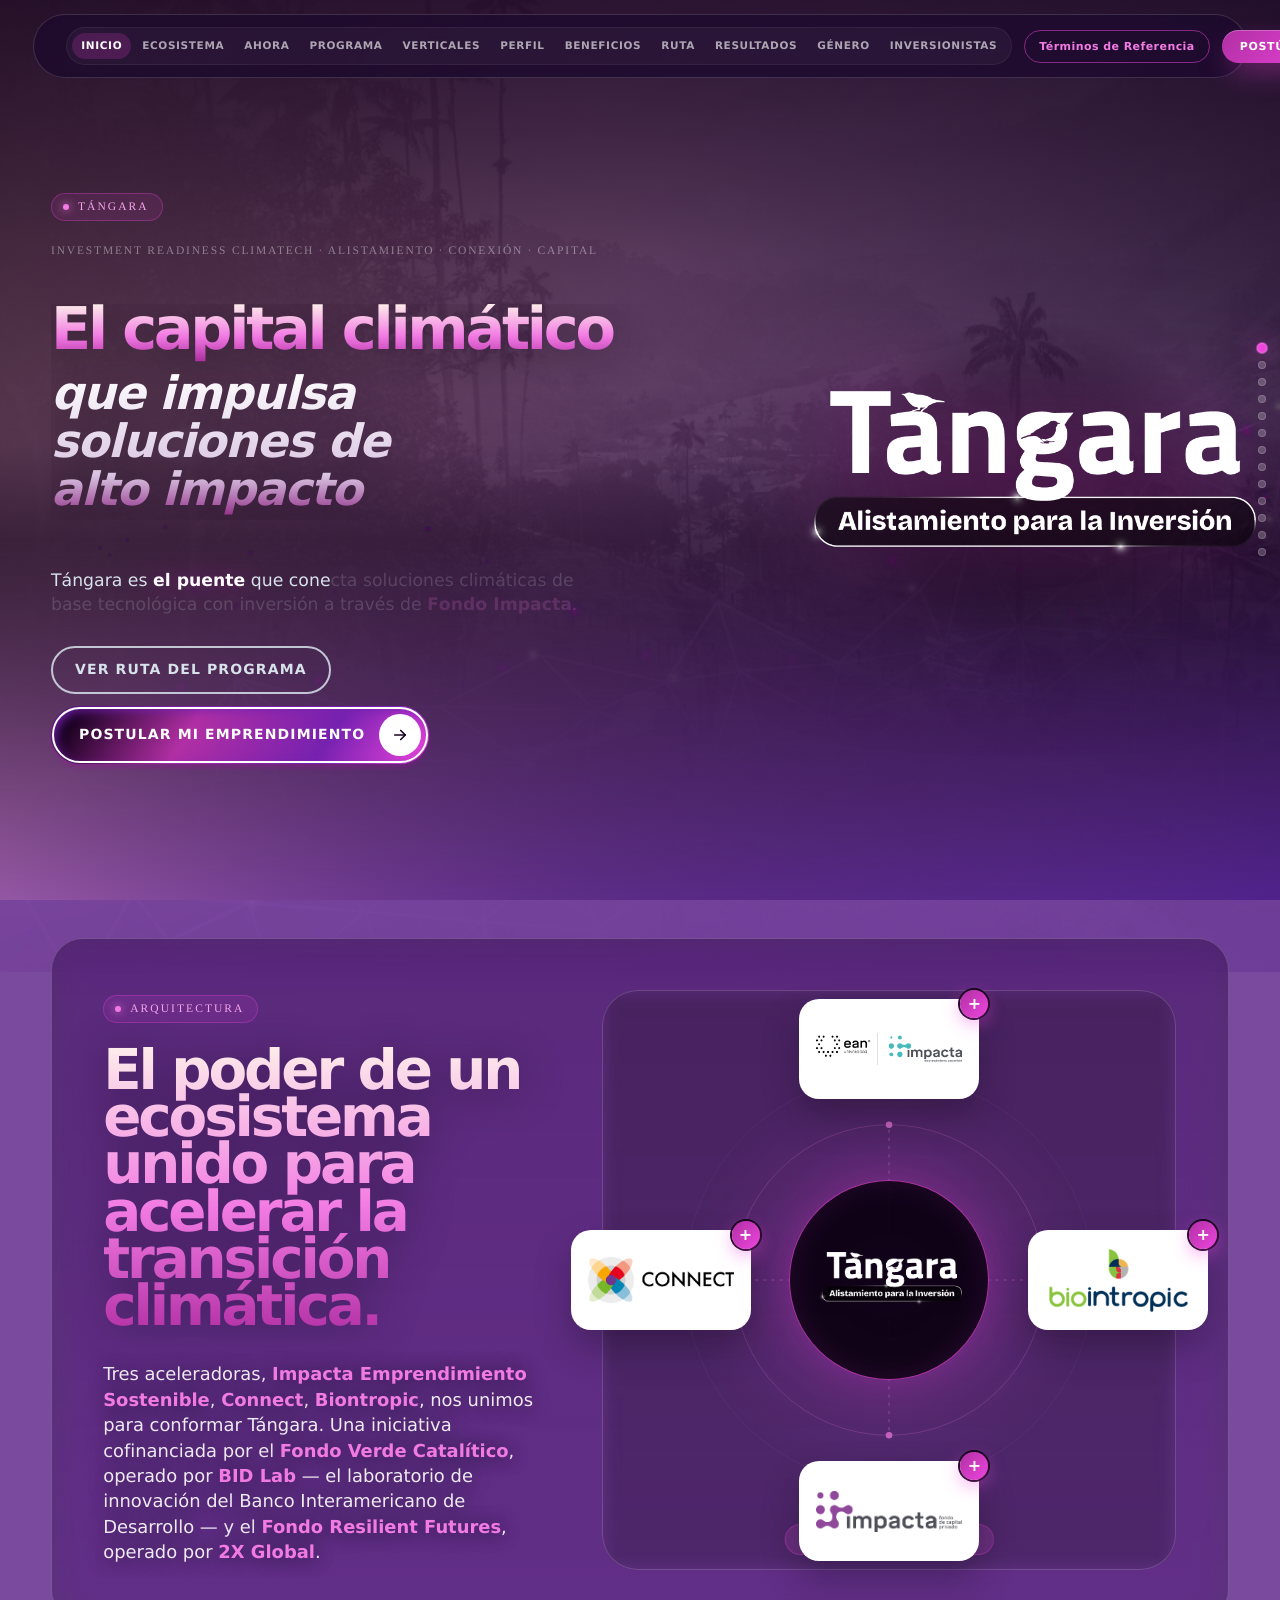
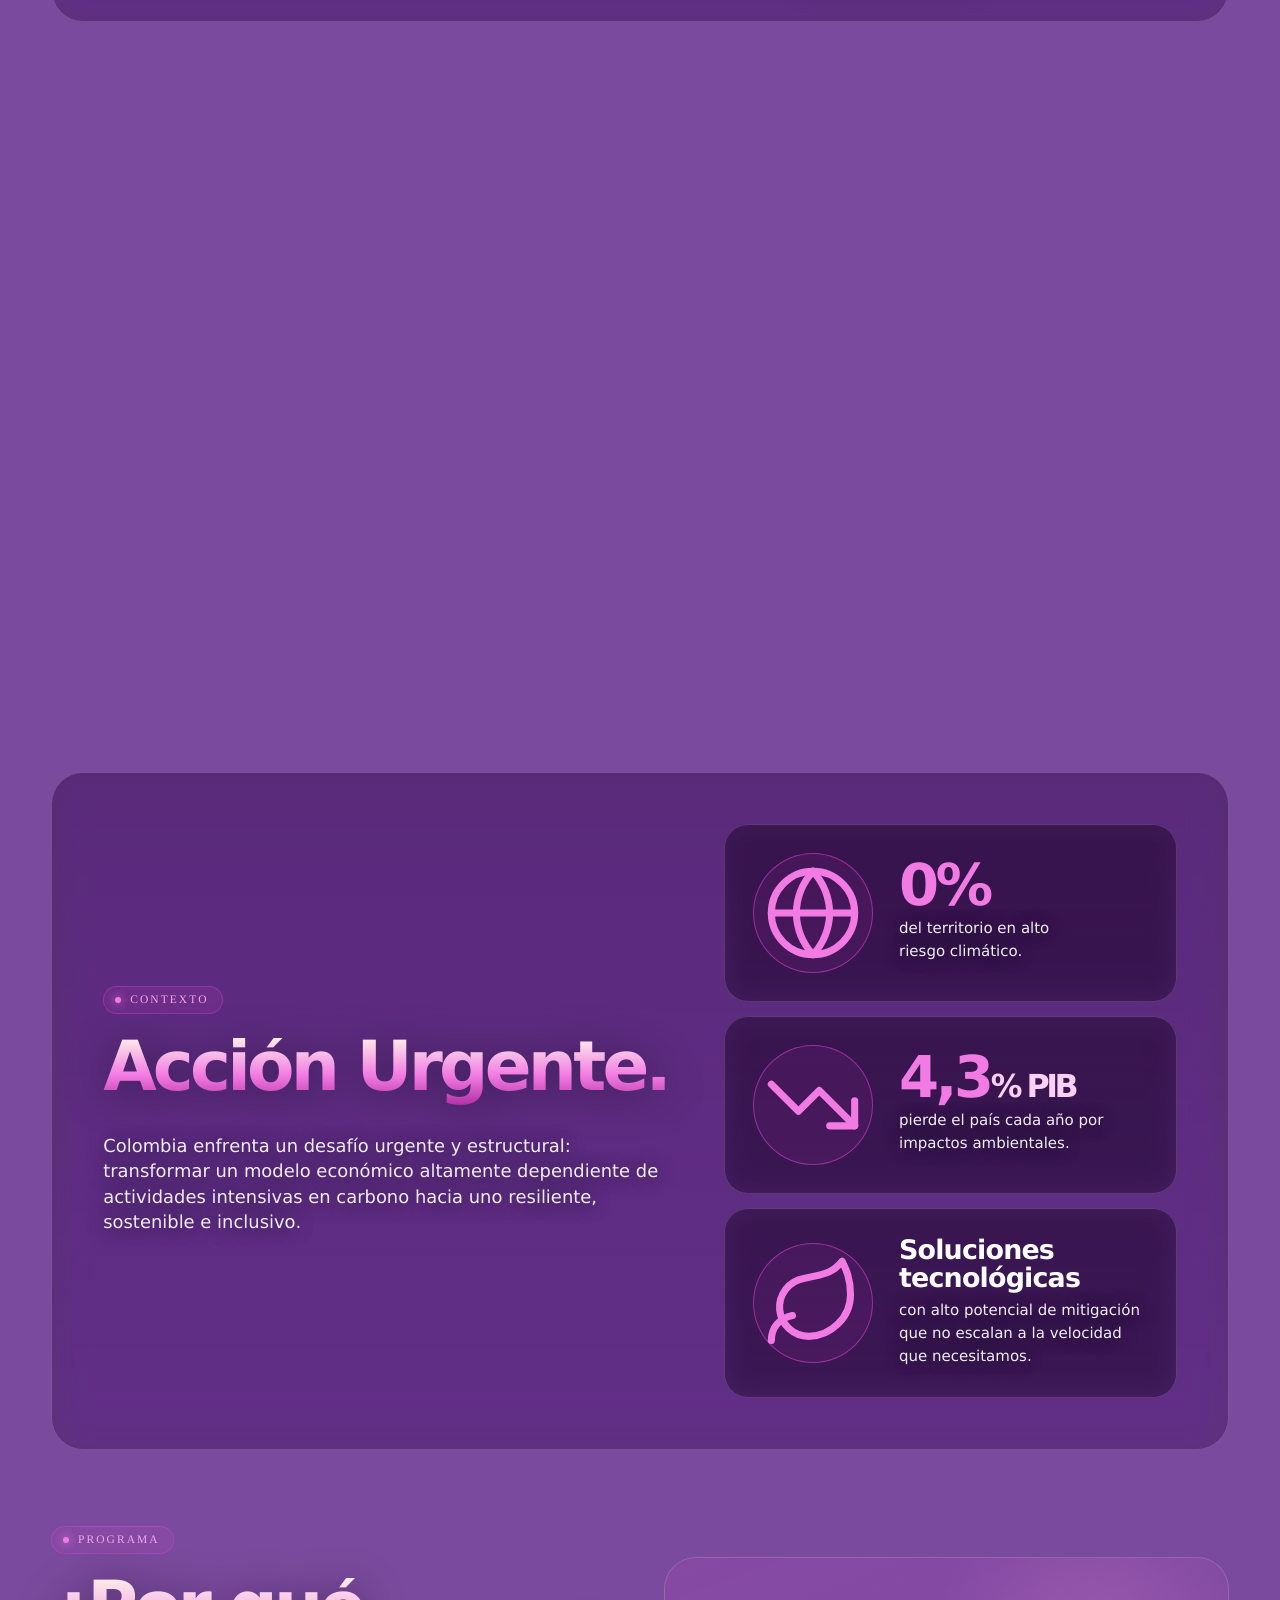
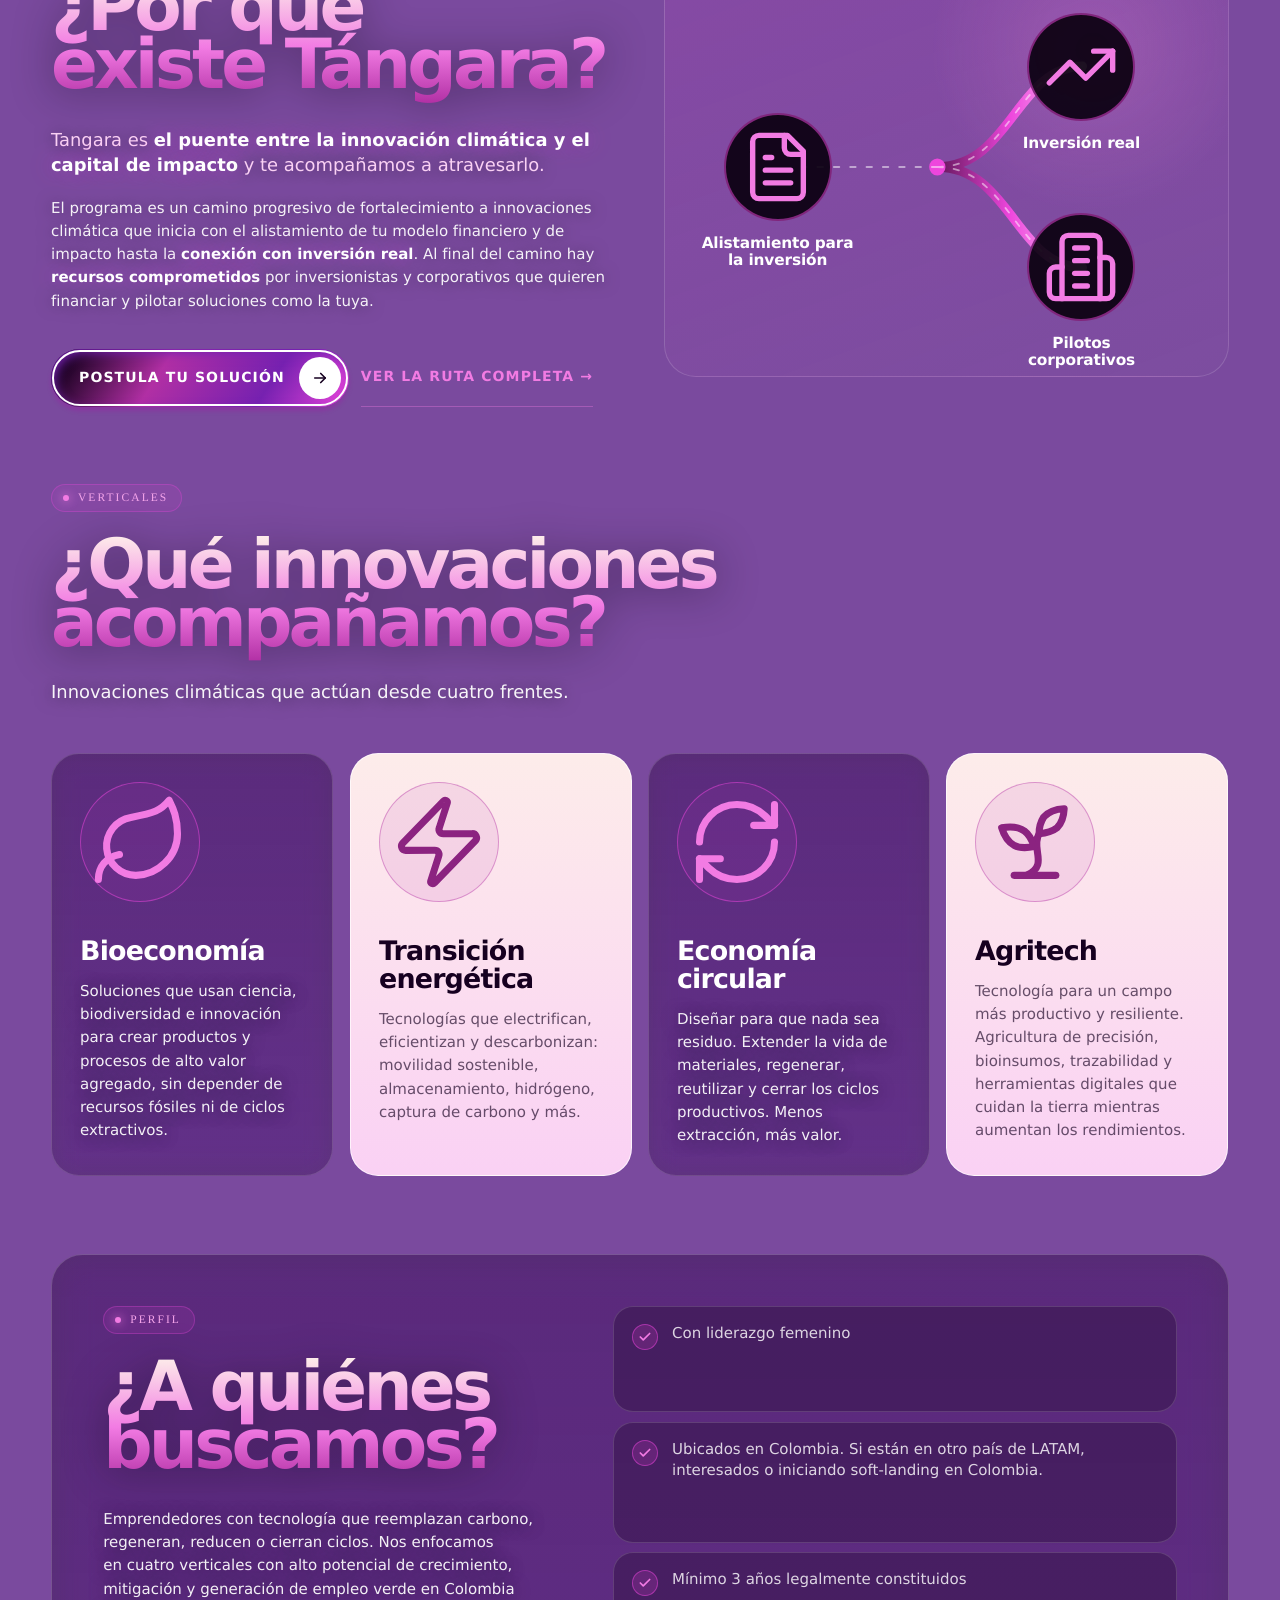
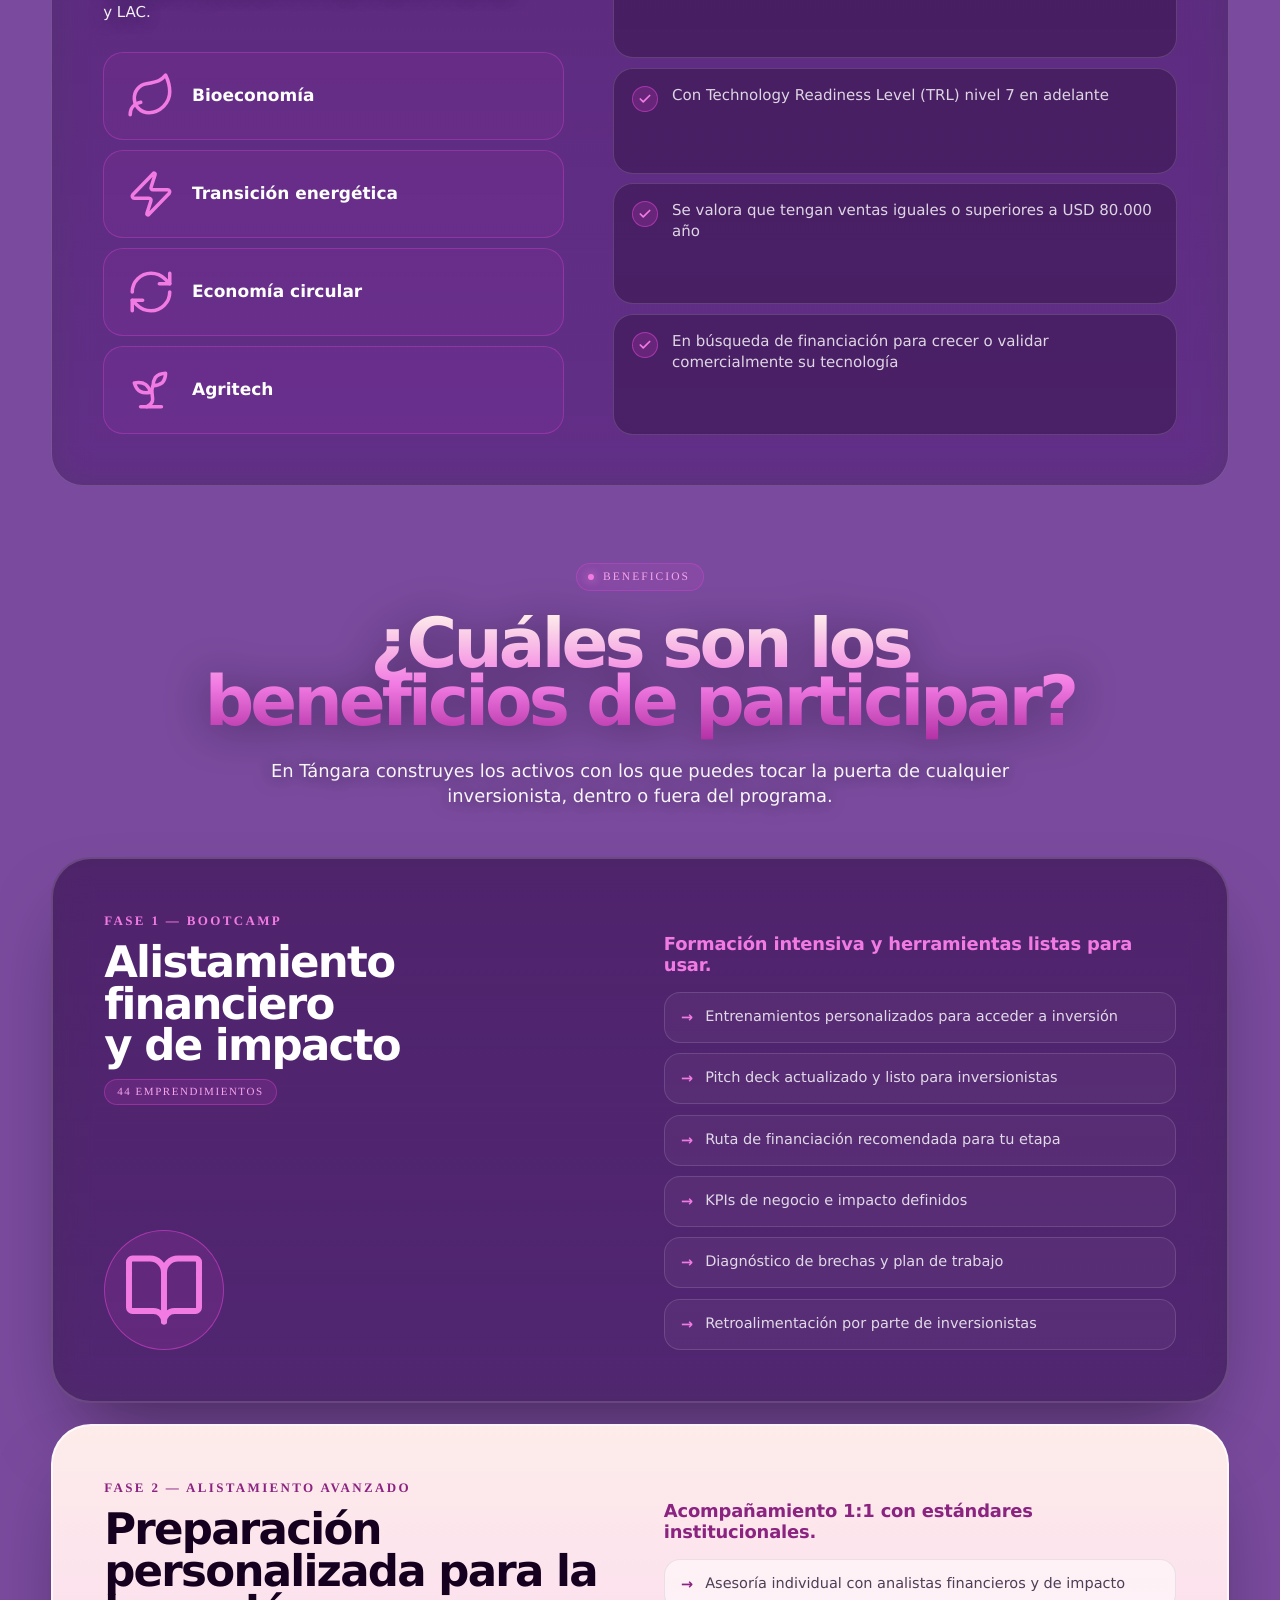
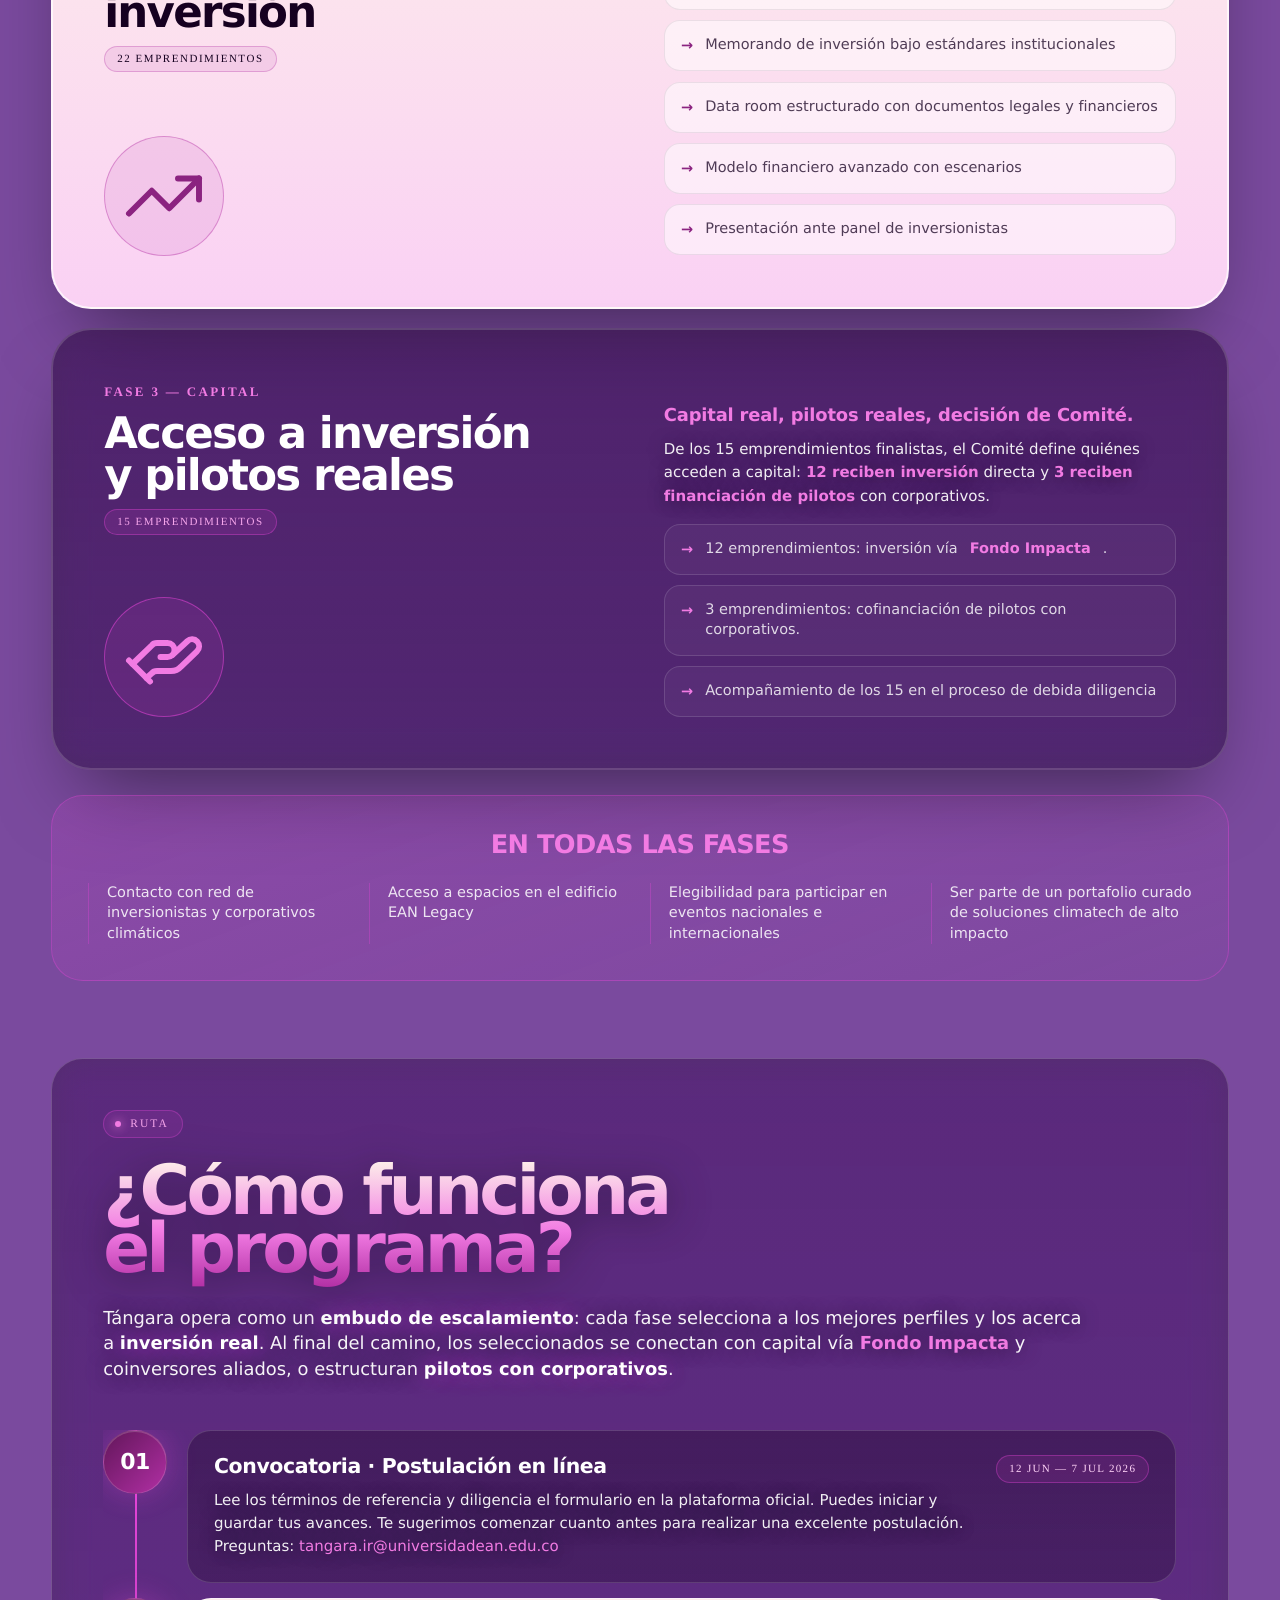
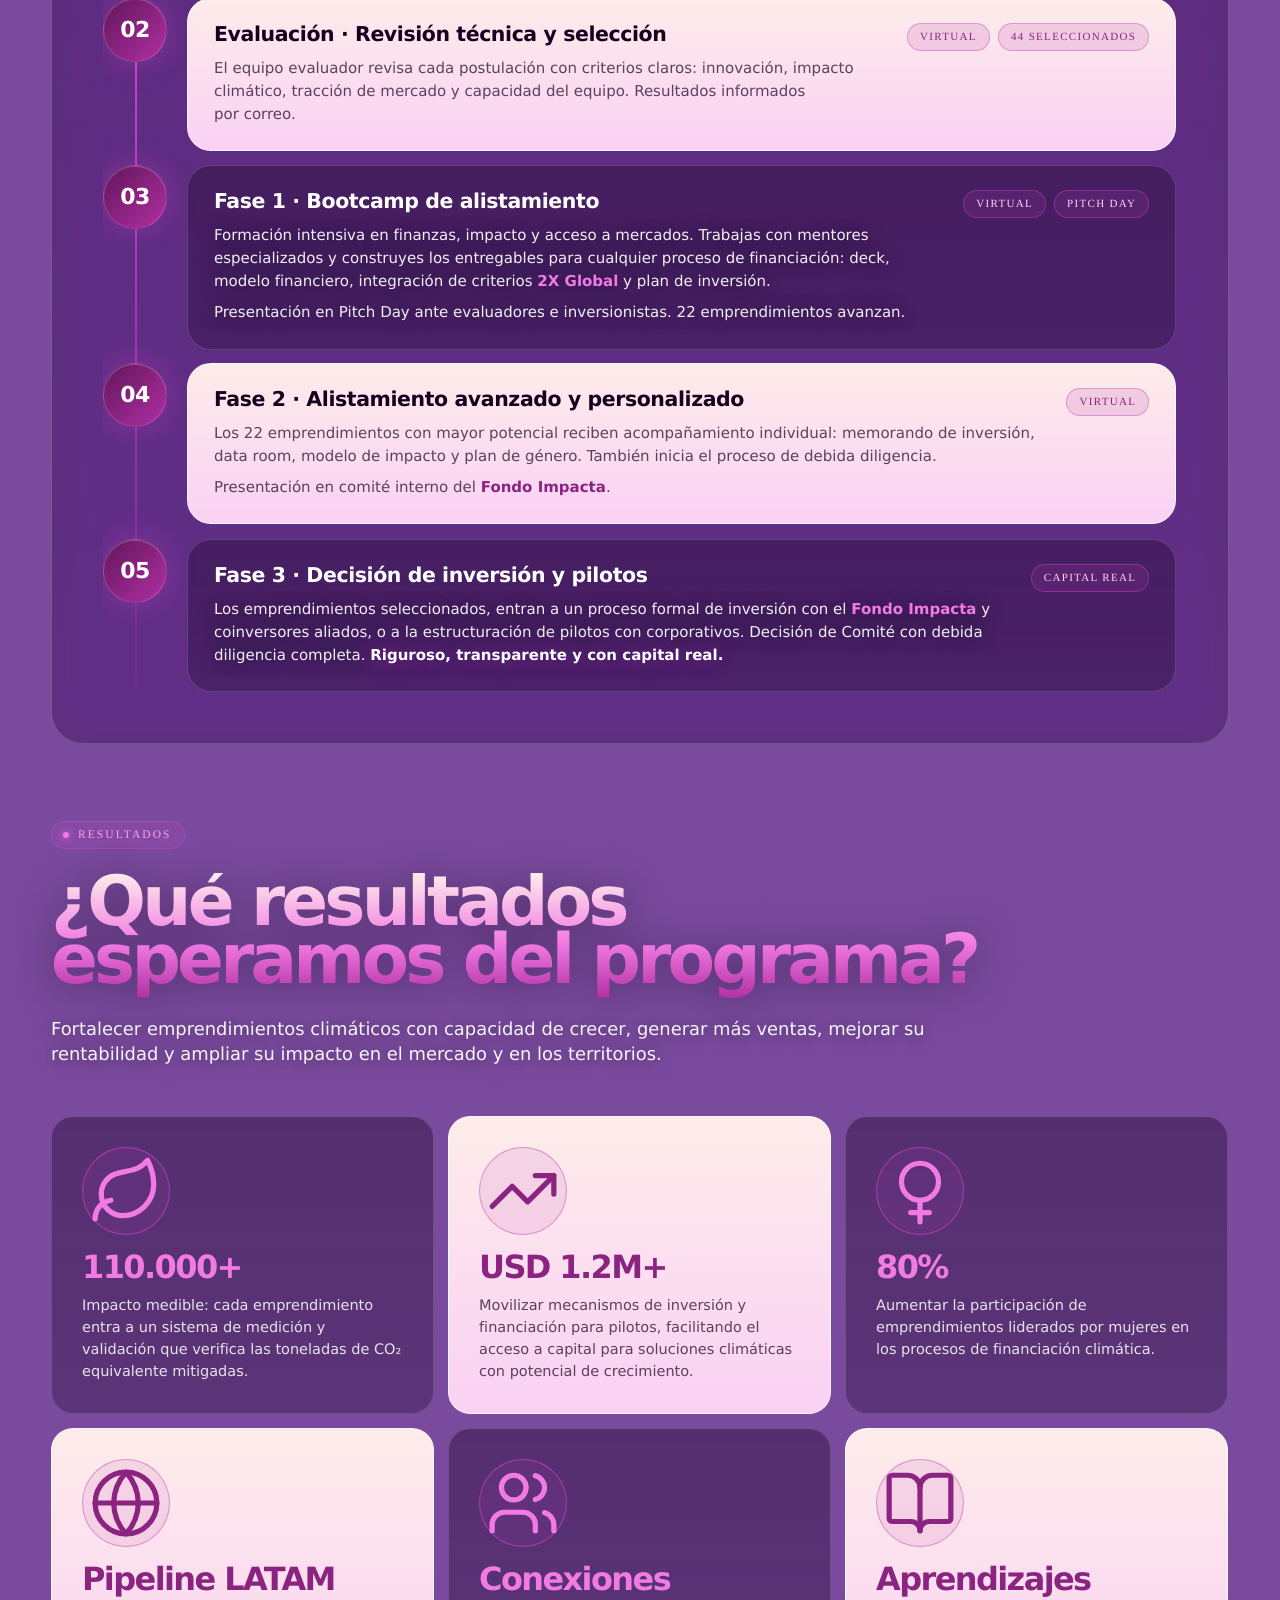
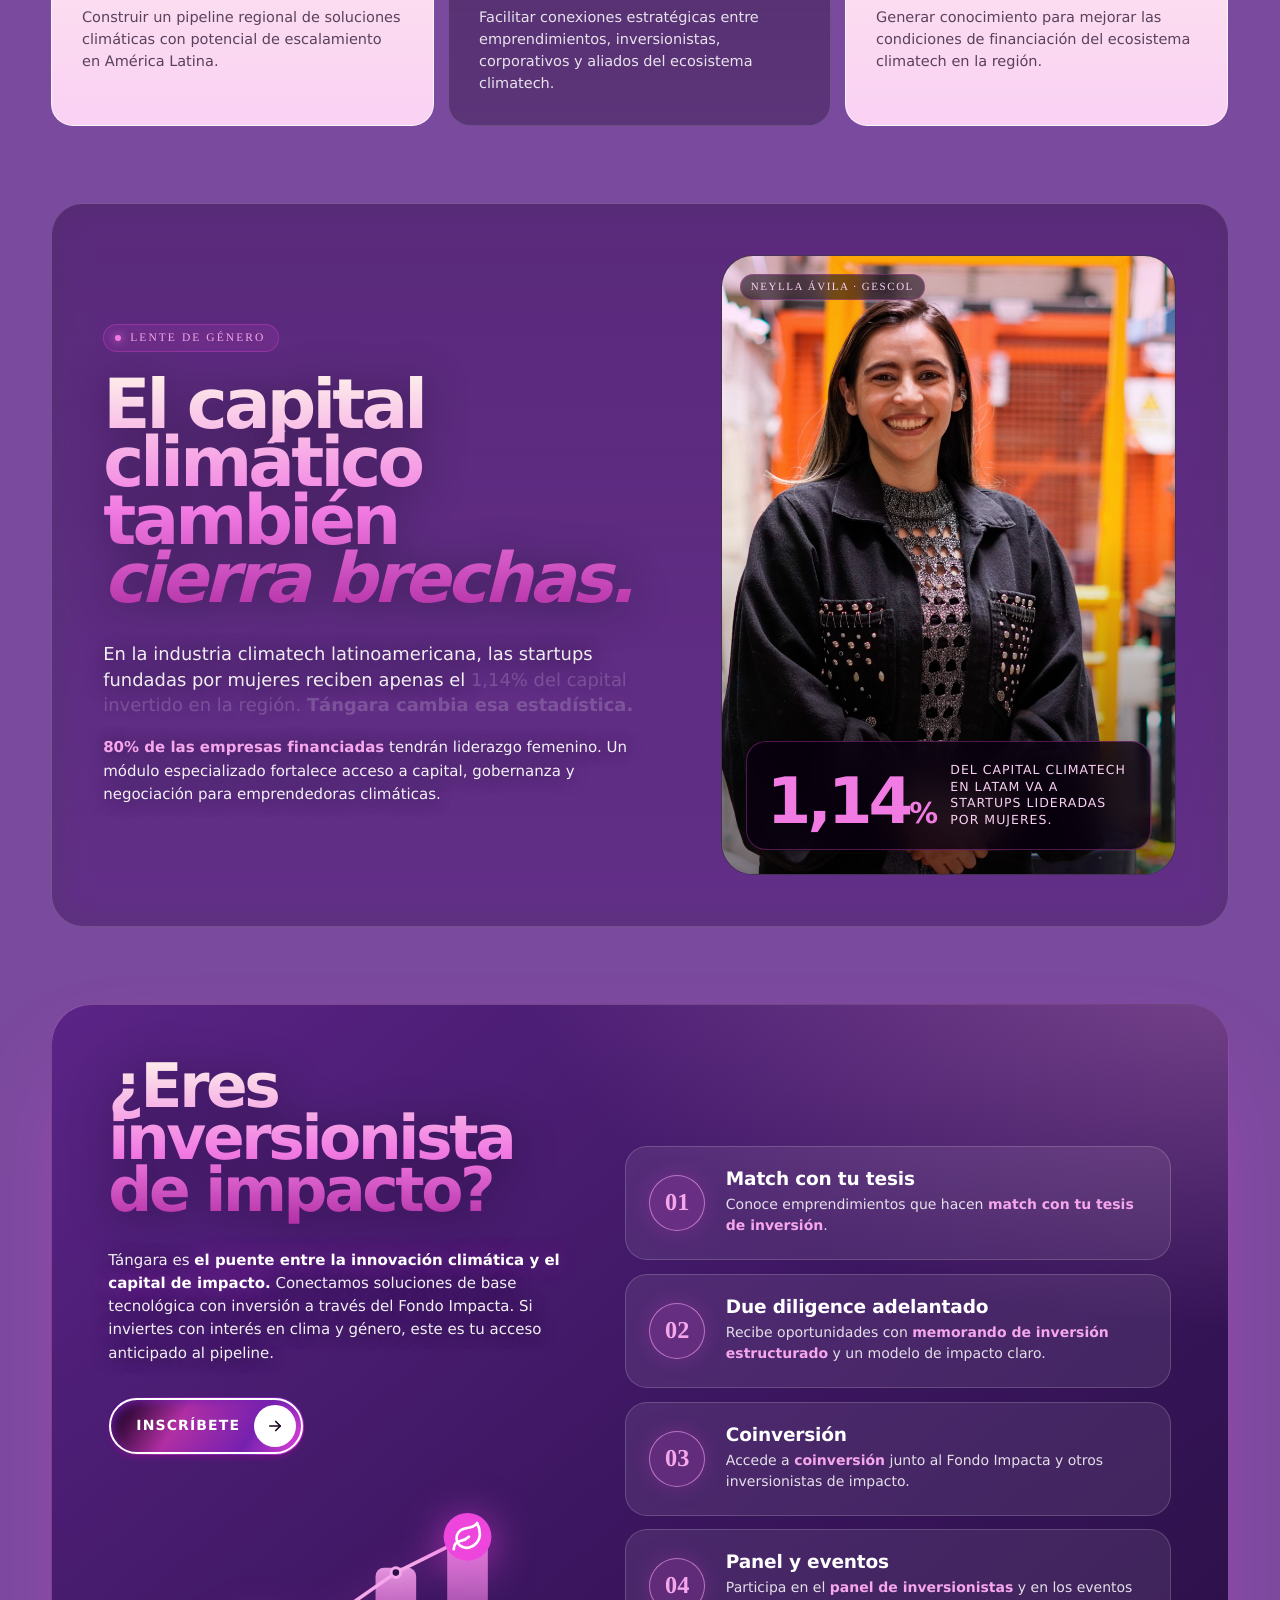
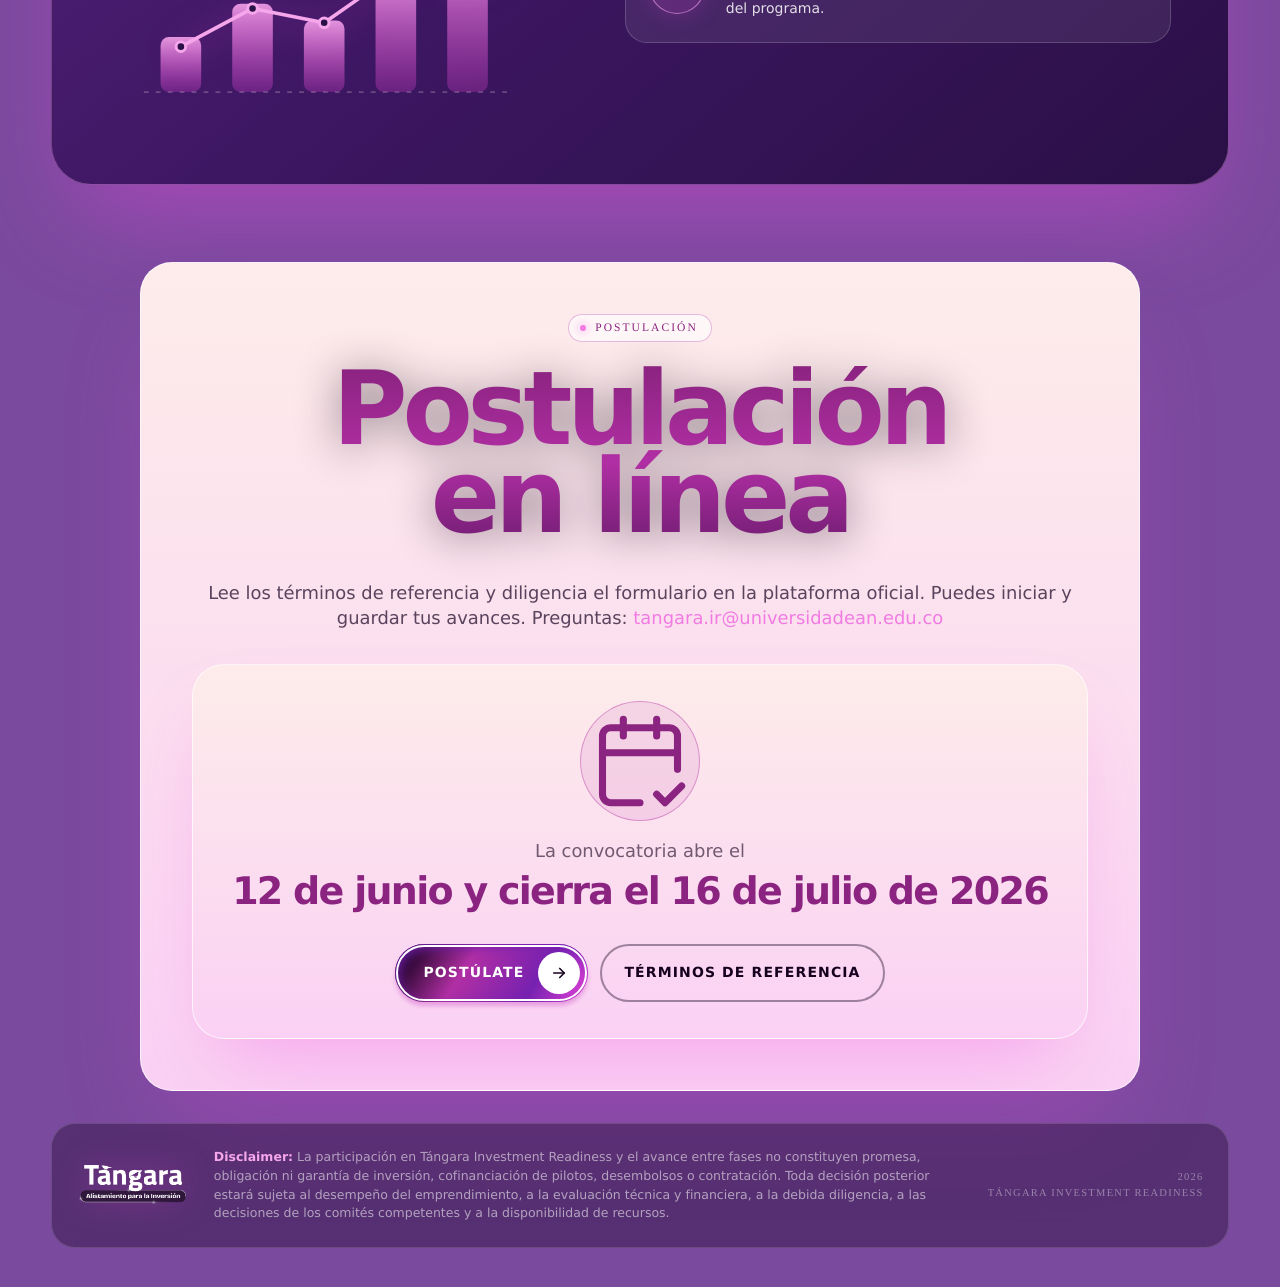
==== commit f395dab1: "Restaurar landing pública Tángara" ====
--- a/index.html
+++ b/index.html
@@ -2,145 +2,2853 @@
 <html lang="es">
 <head>
 <meta charset="utf-8" />
-<meta name="viewport" content="width=device-width,initial-scale=1" />
-<meta name="robots" content="noindex,nofollow" />
-<title>Comunidad Tángara · Investment Readiness</title>
-<meta name="description" content="Espacio privado de conexión entre empresas participantes de Tángara Investment Readiness." />
-<link rel="preconnect" href="https://fonts.googleapis.com">
-<link rel="preconnect" href="https://fonts.gstatic.com" crossorigin>
-<link href="https://fonts.googleapis.com/css2?family=Bricolage+Grotesque:opsz,wght@12..96,300;12..96,400;12..96,500;12..96,600;12..96,700;12..96,800&display=swap" rel="stylesheet">
+<meta name="viewport" content="width=device-width, initial-scale=1" />
+<title>Tángara · Alistamiento para la Inversión</title>
+<meta name="description" content="Tángara Investment Readiness: ruta de alistamiento, conexión e inversión para soluciones climáticas de base tecnológica." />
+<link rel="preconnect" href="https://fonts.googleapis.com" />
+<link rel="preconnect" href="https://fonts.gstatic.com" crossorigin />
+<link rel="stylesheet" href="https://fonts.googleapis.com/css2?family=Bricolage+Grotesque:opsz,wght@12..96,300;12..96,400;12..96,500;12..96,600;12..96,700;12..96,800&display=swap" />
 <style>
-:root{--font:'Bricolage Grotesque',system-ui,-apple-system,sans-serif;--bg:#1A0A2A;--bg2:#26133C;--ink:#160020;--rose:#FAD1F4;--cream:#FDECEA;--mag:#EE46DD;--mag2:#F27BE3;--mag3:#B12FA4;--plum:#62165A;--line:rgba(255,255,255,.15);--card:rgba(255,255,255,.075);--card2:rgba(255,255,255,.11);--ok:#9be8be;--warn:#ffd48b;--danger:#ff9aa8;--r:28px;--ease:cubic-bezier(.22,1,.36,1)}
-*{box-sizing:border-box}html,body{margin:0;min-height:100%;font-family:var(--font);background:var(--bg);color:#fff}html{scroll-behavior:smooth}body{overflow-x:hidden;background:radial-gradient(850px 600px at 6% -5%,rgba(238,70,221,.25),transparent 62%),radial-gradient(900px 620px at 98% 0%,rgba(98,22,90,.48),transparent 65%),linear-gradient(180deg,#1d0c2f,#28153f 52%,#150822)}
-body:before{content:"";position:fixed;inset:0;pointer-events:none;z-index:-2;background:url('../assets/hero-bg-cocora.png') center/cover no-repeat;opacity:.18;filter:saturate(1.1) contrast(1.05)}body:after{content:"";position:fixed;inset:0;pointer-events:none;z-index:-1;background-image:linear-gradient(rgba(255,255,255,.025) 1px,transparent 1px),linear-gradient(90deg,rgba(255,255,255,.025) 1px,transparent 1px);background-size:64px 64px;mask-image:linear-gradient(#000,transparent 92%)}
-button,input,select{font:inherit}button{cursor:pointer}a{color:inherit}.hidden{display:none!important}.shell{width:min(1380px,100%);margin:auto;padding:0 clamp(18px,3vw,46px)}.glass{background:linear-gradient(180deg,rgba(255,255,255,.10),rgba(255,255,255,.045));border:1px solid var(--line);backdrop-filter:blur(18px);-webkit-backdrop-filter:blur(18px);box-shadow:0 30px 80px -35px rgba(0,0,0,.65)}
-.brand{display:flex;align-items:center;gap:12px;font-weight:800;letter-spacing:-.04em}.brand-logo{height:28px;width:auto;max-width:190px}.brand small{display:block;font-size:9px;letter-spacing:.12em;text-transform:uppercase;color:rgba(255,255,255,.5);font-weight:600;margin-top:2px}.btn{border:0;border-radius:999px;padding:12px 18px;color:#fff;font-weight:700;letter-spacing:.02em;transition:.25s var(--ease)}.btn:hover:not(:disabled){transform:translateY(-2px)}.btn:disabled{cursor:not-allowed;opacity:.55}.btn-primary{background:linear-gradient(135deg,#B12FA4,#EE46DD);box-shadow:0 14px 32px -12px rgba(238,70,221,.7)}.btn-soft{background:rgba(255,255,255,.07);border:1px solid var(--line)}.btn-light{background:#fff;color:#62165A}.pill{display:inline-flex;align-items:center;gap:8px;padding:7px 11px;border-radius:999px;background:rgba(238,70,221,.10);border:1px solid rgba(238,70,221,.28);font-size:10px;letter-spacing:.10em;text-transform:uppercase;color:#F6A6EB;font-weight:700}.pill:before{content:"";width:6px;height:6px;border-radius:50%;background:var(--mag2);box-shadow:0 0 10px var(--mag2)}
-/* gate */
-#gateView{min-height:100svh;display:grid;place-items:center;padding:24px}.gate{width:min(980px,100%);border-radius:38px;overflow:hidden;display:grid;grid-template-columns:1.08fr .92fr;min-height:590px}.gate-visual{position:relative;padding:clamp(34px,5vw,62px);display:flex;flex-direction:column;justify-content:space-between;background:linear-gradient(150deg,rgba(98,22,90,.82),rgba(25,8,43,.84)),url('../assets/hero-bg-cocora.png') center/cover}.gate-visual:after{content:"";position:absolute;inset:0;background:radial-gradient(600px 420px at 30% 20%,rgba(238,70,221,.28),transparent 62%);pointer-events:none}.gate-visual>*{position:relative;z-index:1}.gate-visual h1{font-size:clamp(42px,5vw,70px);line-height:.9;letter-spacing:-.055em;margin:0;background:linear-gradient(180deg,#fff,#F27BE3 70%);-webkit-background-clip:text;color:transparent}.gate-visual p{font-size:17px;line-height:1.55;color:rgba(255,255,255,.82);max-width:520px}.gate-side{padding:clamp(34px,5vw,62px);background:linear-gradient(180deg,#FDECEA,#FAD1F4);color:var(--ink);display:flex;flex-direction:column;justify-content:center}.gate-side h2{font-size:clamp(28px,3vw,40px);letter-spacing:-.035em;margin:0 0 10px}.gate-side p{color:rgba(22,0,32,.64);line-height:1.55}.loader{display:flex;align-items:center;gap:10px;margin-top:20px;color:#62165A;font-weight:700}.spinner{width:18px;height:18px;border-radius:50%;border:2px solid rgba(98,22,90,.18);border-top-color:#B12FA4;animation:spin .8s linear infinite}@keyframes spin{to{transform:rotate(360deg)}}.gate-error{margin-top:18px;padding:14px;border-radius:14px;background:rgba(190,35,70,.08);border:1px solid rgba(190,35,70,.14);color:#8c1738;font-size:13px;line-height:1.5}.micro{font-size:11px!important;color:rgba(22,0,32,.5)!important;margin-top:18px}
-/* app */
-#appView{min-height:100vh}.demo-bar{display:none;background:linear-gradient(90deg,#FDECEA,#FAD1F4);color:#43165c;padding:10px 18px;text-align:center;font-size:12px;font-weight:700;letter-spacing:.02em}body.demo .demo-bar{display:block}.topbar{position:sticky;top:12px;z-index:30;margin:12px auto 0;width:min(1380px,calc(100% - 24px));min-height:68px;border-radius:999px;padding:8px 10px 8px 22px;display:flex;align-items:center;justify-content:space-between;gap:16px;background:rgba(26,10,42,.84);border:1px solid var(--line);backdrop-filter:blur(22px)}.top-actions{display:flex;align-items:center;gap:8px}.user-chip{display:flex;align-items:center;gap:10px;padding:7px 10px 7px 8px;border-radius:999px;background:rgba(255,255,255,.06);border:1px solid rgba(255,255,255,.09)}.avatar{width:34px;height:34px;border-radius:50%;display:grid;place-items:center;background:linear-gradient(135deg,#B12FA4,#F27BE3);font-size:12px;font-weight:800}.user-chip strong{font-size:12px;display:block}.user-chip span{display:block;font-size:10px;color:rgba(255,255,255,.5)}
-.hero{padding:72px 0 34px}.hero-grid{display:grid;grid-template-columns:1.15fr .85fr;gap:36px;align-items:end}.hero h1{font-size:clamp(44px,6vw,84px);line-height:.88;letter-spacing:-.055em;margin:18px 0 20px;background:linear-gradient(180deg,#FDECEA,#F27BE3 62%,#B12FA4);-webkit-background-clip:text;color:transparent}.hero p{font-size:clamp(16px,1.35vw,20px);line-height:1.5;color:rgba(255,255,255,.82);max-width:760px}.hero-stats{display:grid;grid-template-columns:repeat(2,1fr);gap:12px}.stat{border-radius:22px;padding:20px}.stat strong{font-size:36px;line-height:.9;display:block;color:#F27BE3}.stat span{display:block;margin-top:9px;color:rgba(255,255,255,.6);font-size:12px}
-.demo-callout{display:none;margin:0 0 18px;border-radius:22px;padding:18px 20px;background:linear-gradient(135deg,rgba(253,236,234,.98),rgba(250,209,244,.98));color:#43165c;align-items:center;justify-content:space-between;gap:18px}body.demo .demo-callout{display:flex}.demo-callout strong{font-size:14px}.demo-callout span{font-size:12px;color:rgba(67,22,92,.68)}
-.toolbar{position:sticky;top:92px;z-index:20;border-radius:24px;padding:14px;display:flex;gap:10px;align-items:center;flex-wrap:wrap;margin:14px 0 24px}.search{position:relative;flex:1;min-width:250px}.search input,.toolbar select{width:100%;background:rgba(255,255,255,.06);border:1px solid var(--line);color:#fff;border-radius:14px;padding:13px 14px;outline:none}.toolbar select{width:auto;min-width:220px}.toolbar option{background:#26133C}.search input::placeholder{color:rgba(255,255,255,.4)}.directory-meta{display:flex;align-items:center;justify-content:space-between;gap:12px;margin-bottom:14px;color:rgba(255,255,255,.58);font-size:12px}.cards{display:grid;grid-template-columns:repeat(auto-fill,minmax(285px,1fr));gap:14px;padding-bottom:70px}.company{border-radius:24px;padding:20px;text-align:left;color:#fff;transition:.35s var(--ease);position:relative;overflow:hidden}.company:hover{transform:translateY(-5px);border-color:rgba(238,70,221,.48);box-shadow:0 28px 60px -35px rgba(238,70,221,.8)}.company.demo-target{border-color:rgba(255,212,139,.65);box-shadow:0 0 0 1px rgba(255,212,139,.12) inset}.company.demo-target:after{content:'Sugerida para demo';position:absolute;right:12px;bottom:12px;background:#ffd48b;color:#43165c;border-radius:999px;padding:5px 8px;font-size:9px;font-weight:800;letter-spacing:.05em;text-transform:uppercase}.company-head{display:flex;justify-content:space-between;gap:12px;align-items:flex-start;margin-bottom:18px}.company-logo{width:50px;height:50px;border-radius:15px;display:grid;place-items:center;background:#FDECEA;color:#62165A;font-size:14px;font-weight:800;box-shadow:inset 0 0 0 1px rgba(22,0,32,.08)}.vertical{font-size:10px;padding:7px 10px;border-radius:999px;background:rgba(238,70,221,.11);border:1px solid rgba(238,70,221,.25);color:#F6A6EB;max-width:185px;overflow:hidden;text-overflow:ellipsis;white-space:nowrap}.company h3{font-size:22px;letter-spacing:-.025em;margin:0 0 8px}.company p{font-size:13px;line-height:1.5;color:rgba(255,255,255,.65);height:60px;overflow:hidden}.company-foot{margin-top:18px;padding-top:15px;border-top:1px solid rgba(255,255,255,.09);display:flex;align-items:center;justify-content:space-between;gap:10px;padding-bottom:8px}.company-foot span{font-size:11px;color:rgba(255,255,255,.5)}.company-foot b{font-size:12px;color:#F27BE3}
-/* requests */
-.requests{padding:0 0 30px}.requests h2{font-size:26px;margin:0 0 12px;letter-spacing:-.03em}.request-list{display:grid;grid-template-columns:repeat(auto-fit,minmax(260px,1fr));gap:10px}.request-card{border-radius:18px;padding:15px 16px;display:flex;align-items:center;justify-content:space-between;gap:12px}.request-card strong{font-size:13px}.request-card span{font-size:10px;color:#ffd48b;text-transform:uppercase;letter-spacing:.08em}
-/* modal */
-.backdrop{position:fixed;inset:0;z-index:80;background:rgba(10,0,16,.76);backdrop-filter:blur(12px);display:none;align-items:center;justify-content:center;padding:18px}.backdrop.open{display:flex}.modal{width:min(940px,100%);max-height:92vh;overflow:auto;border-radius:30px;background:linear-gradient(180deg,#FDECEA,#FAD1F4);color:var(--ink);box-shadow:0 60px 130px -40px #000;animation:modalin .35s var(--ease)}@keyframes modalin{from{opacity:0;transform:translateY(22px) scale(.97)}to{opacity:1;transform:none}}.modal-head{padding:32px;background:linear-gradient(145deg,#26113c,#4b1854);color:#fff;position:relative;overflow:hidden}.modal-head:after{content:"";position:absolute;width:300px;height:300px;border-radius:50%;right:-110px;top:-130px;background:rgba(238,70,221,.17)}.modal-head>*{position:relative;z-index:1}.modal-head h2{font-size:clamp(32px,4vw,54px);line-height:.96;letter-spacing:-.045em;margin:18px 0 12px}.modal-head p{color:rgba(255,255,255,.68);line-height:1.55;max-width:760px}.close{position:absolute;right:18px;top:18px;z-index:3;width:38px;height:38px;border-radius:50%;border:1px solid rgba(255,255,255,.16);background:rgba(255,255,255,.08);color:#fff;font-size:22px}.modal-body{padding:28px}.profile-grid{display:grid;grid-template-columns:1.1fr .9fr;gap:14px}.light-card{background:rgba(255,255,255,.68);border:1px solid rgba(22,0,32,.09);border-radius:20px;padding:20px}.light-card h4{margin:0 0 12px;color:#62165A;font-size:12px;letter-spacing:.09em;text-transform:uppercase}.light-card p{font-size:14px;line-height:1.6;color:rgba(22,0,32,.72);white-space:pre-line}.facts{display:grid;gap:11px}.fact{display:grid;gap:3px;padding-bottom:9px;border-bottom:1px solid rgba(22,0,32,.08)}.fact:last-child{border:0}.fact span{font-size:10px;text-transform:uppercase;letter-spacing:.08em;color:rgba(22,0,32,.48)}.fact strong{font-size:13px;line-height:1.35}.privacy-note{margin-top:14px;border-radius:14px;padding:12px;background:rgba(98,22,90,.07);color:#62165A;font-size:12px;line-height:1.5}.profile-actions{display:flex;gap:10px;flex-wrap:wrap;margin-top:18px}.profile-actions .btn-soft{color:#62165A;border-color:rgba(98,22,90,.18);background:rgba(255,255,255,.56)}.website-btn{text-decoration:none;display:inline-flex;align-items:center}
-.confirm{width:min(560px,100%);border-radius:28px;background:linear-gradient(180deg,#FDECEA,#FAD1F4);color:var(--ink);padding:30px;box-shadow:0 60px 130px -40px #000;position:relative}.confirm h3{font-size:30px;letter-spacing:-.035em;margin:14px 0 10px}.confirm p{color:rgba(22,0,32,.66);line-height:1.55}.confirm-actions{display:flex;gap:10px;margin-top:22px;flex-wrap:wrap}.confirm .btn-soft{color:#62165A;border-color:rgba(98,22,90,.18);background:rgba(255,255,255,.55)}
-.success-icon{width:60px;height:60px;border-radius:20px;display:grid;place-items:center;background:#62165A;color:#fff;font-size:28px}.tech{display:none;margin-top:16px;padding:12px;border-radius:12px;background:#251031;color:#f5dff2;font:11px/1.5 ui-monospace,SFMono-Regular,Menlo,monospace;white-space:pre-wrap;word-break:break-word}body.demo .tech{display:block}
-.toast{position:fixed;left:50%;bottom:24px;z-index:120;transform:translate(-50%,20px);opacity:0;padding:12px 16px;border-radius:999px;background:#FDECEA;color:#43165c;box-shadow:0 20px 60px rgba(0,0,0,.34);font-size:12px;font-weight:800;transition:.3s}.toast.show{opacity:1;transform:translate(-50%,0)}
-@media(max-width:820px){.gate{grid-template-columns:1fr}.gate-visual{min-height:370px}.hero-grid,.profile-grid{grid-template-columns:1fr}.topbar{border-radius:22px;height:auto;padding:12px 14px}.brand small{display:none}.user-chip div:not(.avatar){display:none}.hero{padding-top:42px}.toolbar{top:92px}.demo-callout{align-items:flex-start;flex-direction:column}}
-@media(max-width:560px){.hero-stats{grid-template-columns:1fr 1fr}.cards{grid-template-columns:1fr}.modal-body{padding:18px}.modal-head{padding:24px}.top-actions .btn-soft{display:none}}
+@font-face{
+  font-family:'Bricolage Grotesque';
+  src:url('assets/fonts/BricolageGrotesque-Variable.ttf') format('truetype');
+  font-weight:300 800;
+  font-stretch:75% 100%;
+  font-style:normal;
+  font-display:swap;
+}
+</style>
+<style>
+:root{
+  --font:'Bricolage Grotesque', system-ui, -apple-system, sans-serif;
+  --mono:'Bricolage Grotesque', system-ui, -apple-system, sans-serif;
+  --bg:#1A0A2A;
+  --bg-2:#26133C;
+  --ink:#160020;
+  --rose:#FAD1F4;
+  --cream:#FDECEA;
+  --mag:#EE46DD;
+  --mag-2:#F27BE3;
+  --mag-3:#B12FA4;
+  --plum:#62165A;
+  --line:rgba(255,255,255,.16);
+  --line-2:rgba(238,70,221,.38);
+  --card:rgba(255,255,255,.075);
+  --card-2:rgba(255,255,255,.12);
+  --r:32px;
+  --ease:cubic-bezier(.22,1,.36,1);
+  --ease-out:cubic-bezier(.16,1,.3,1);
+}
+*{box-sizing:border-box;margin:0;padding:0}
+html,body{background:var(--bg);color:#fff;font-family:var(--font);text-rendering:geometricPrecision;-webkit-font-smoothing:antialiased}
+html{scroll-behavior:smooth}
+body{
+  overflow-x:clip;
+  background:
+    radial-gradient(900px 600px at 8% -2%,rgba(238,70,221,.26),transparent 62%),
+    radial-gradient(700px 500px at 95% 5%,rgba(124,44,124,.52),transparent 62%),
+    radial-gradient(1100px 800px at 50% 110%,rgba(177,47,164,.26),transparent 62%),
+    linear-gradient(180deg,#1E0D30 0%,#291640 50%,#180A28 100%);
+}
+/* Full-page landscape background (Cocora valley) */
+.page-bg{
+  position:fixed;inset:0;z-index:-3;pointer-events:none;
+  background:url('assets/hero-bg-cocora.png') center center / cover no-repeat;
+  filter:saturate(1.22) brightness(1.08) contrast(1.05);
+}
+.page-bg::after{
+  content:"";position:absolute;inset:0;
+  background:
+    radial-gradient(900px 600px at 8% -2%,rgba(238,70,221,.16),transparent 62%),
+    radial-gradient(700px 500px at 95% 5%,rgba(124,44,124,.30),transparent 62%),
+    radial-gradient(1100px 800px at 50% 110%,rgba(177,47,164,.16),transparent 62%),
+    linear-gradient(180deg,rgba(20,8,34,.40) 0%,rgba(22,9,38,.48) 55%,rgba(15,6,26,.62) 100%);
+}
+body::before{
+  content:"";position:fixed;inset:0;z-index:-2;pointer-events:none;
+  background-image:linear-gradient(rgba(255,255,255,.028) 1px,transparent 1px),linear-gradient(90deg,rgba(255,255,255,.028) 1px,transparent 1px);
+  background-size:64px 64px;
+  mask-image:linear-gradient(to bottom,#000,transparent 92%);
+}
+body::after{
+  content:"";position:fixed;inset:0;z-index:-1;pointer-events:none;
+  background:radial-gradient(circle at var(--mx,55%) var(--my,35%),rgba(238,70,221,.10),transparent 28rem);
+  transition:background .25s ease;
+}
+img{max-width:100%;display:block}
+a{color:inherit;text-decoration:none}
+button{font:inherit;color:inherit;background:none;border:0;cursor:pointer}
+
+/* Scroll progress */
+.progress{position:fixed;left:0;top:0;height:3px;width:0;z-index:9000;background:linear-gradient(90deg,#F27BE3,#EE46DD,#fff);box-shadow:0 0 28px rgba(238,70,221,.7)}
+
+/* ── NAV ─────────────────────────────────────────────── */
+.nav{
+  position:fixed;z-index:5000;top:14px;
+  left:clamp(14px,2.6vw,44px);right:clamp(14px,2.6vw,44px);
+  height:64px;border-radius:999px;
+  background:rgba(26,10,42,.74);
+  border:1px solid rgba(255,255,255,.15);
+  backdrop-filter:blur(22px) saturate(150%);
+  -webkit-backdrop-filter:blur(22px) saturate(150%);
+  display:flex;align-items:center;justify-content:space-between;
+  gap:12px;padding:8px 8px 8px 20px;
+  transition:.35s var(--ease);
+}
+.nav.scrolled{height:56px;background:rgba(22,8,36,.93);top:8px}
+.brand{display:flex;align-items:center;gap:10px;min-width:0;opacity:0;transform:translateY(-6px);transition:opacity .35s var(--ease),transform .35s var(--ease);pointer-events:none}
+.nav.scrolled .brand{opacity:1;transform:translateY(0);pointer-events:auto}
+.brand svg{width:30px;height:30px;flex:0 0 30px;filter:drop-shadow(0 0 18px rgba(238,70,221,.55))}
+.brand span{font-size:20px;font-weight:700;letter-spacing:-.04em}
+.navlinks{display:flex;align-items:center;gap:2px;background:rgba(255,255,255,.04);border:1px solid rgba(255,255,255,.06);padding:5px;border-radius:999px}
+.navlinks a{font-size:10.5px;line-height:1;font-weight:600;letter-spacing:.06em;text-transform:uppercase;color:rgba(255,255,255,.62);padding:8px 9px;border-radius:999px;transition:.2s var(--ease)}
+.navlinks a:hover{color:#fff}
+.navlinks a.active{background:rgba(238,70,221,.18);color:#fff}
+.nav-cta-secondary{
+  display:inline-flex;align-items:center;gap:8px;
+  border-radius:999px;padding:9px 14px;font-size:11px;font-weight:700;
+  background:transparent;border:1.5px solid rgba(238,70,221,.5);
+  color:#F27BE3;text-decoration:none;letter-spacing:.04em;white-space:nowrap;
+  transition:.25s var(--ease);
+}
+.nav-label-short{display:none}
+.nav-cta-secondary:hover{background:rgba(238,70,221,.12);color:#fff;border-color:#EE46DD;transform:translateY(-1px)}
+.nav-cta{
+  display:inline-flex;align-items:center;gap:8px;
+  border-radius:999px;padding:10px 18px;font-size:11px;font-weight:700;
+  letter-spacing:.06em;text-transform:uppercase;color:#fff;white-space:nowrap;flex-shrink:0;
+  background:linear-gradient(135deg,#B12FA4 0%,#EE46DD 100%);
+  box-shadow:0 12px 30px -8px rgba(238,70,221,.55),inset 0 1px 0 rgba(255,255,255,.25);
+  transition:.25s var(--ease);
+}
+.nav-cta:hover{transform:translateY(-1px);box-shadow:0 18px 38px -8px rgba(238,70,221,.7)}
+.menu-btn{display:none;width:40px;height:40px;border:1px solid rgba(255,255,255,.14);border-radius:50%;background:rgba(255,255,255,.06);color:#fff;font-size:18px}
+
+/* Side scroll dots */
+.side-dots{position:fixed;right:14px;top:50%;transform:translateY(-50%);z-index:4000;display:grid;gap:9px}
+.side-dots a{width:8px;height:8px;border-radius:50%;background:rgba(255,255,255,.22);border:1px solid rgba(255,255,255,.18);transition:.25s}
+.side-dots a:hover{background:rgba(255,255,255,.5)}
+.side-dots a.active{background:var(--mag);box-shadow:0 0 18px rgba(238,70,221,.85);transform:scale(1.4)}
+
+/* ── LAYOUT ──────────────────────────────────────────── */
+main{position:relative;overflow-x:clip}
+section{position:relative;scroll-margin-top:90px}
+.wrap{width:min(1340px,100%);margin:0 auto;padding:0 clamp(20px,4vw,56px)}
+.section{padding:clamp(28px,3vw,56px) 0}
+
+/* Type system */
+h1,h2,h3,h4,p{margin:0}
+h1,h2{font-weight:800;letter-spacing:-.045em;line-height:.88;text-wrap:balance}
+h3{font-weight:700;letter-spacing:-.03em;line-height:1.04;font-size:clamp(22px,2.1vw,32px)}
+h4{font-weight:700;letter-spacing:-.02em;font-size:clamp(16px,1.4vw,20px)}
+.hero-heading{
+  font-weight:800;letter-spacing:-.055em;line-height:.84;text-transform:none;
+  padding-bottom:.14em;
+  background:linear-gradient(180deg,#FDECEA 0%,#F27BE3 55%,#B12FA4 100%);
+  -webkit-background-clip:text;background-clip:text;
+  -webkit-text-fill-color:transparent;color:transparent;
+  filter:drop-shadow(0 4px 22px rgba(8,2,16,.45));
+}
+.muted-heading{
+  padding-bottom:.14em;
+  background:linear-gradient(180deg,#fff 0%,#d9c5e2 70%,#8B2380 100%);
+  -webkit-background-clip:text;background-clip:text;
+  -webkit-text-fill-color:transparent;color:transparent;
+  filter:drop-shadow(0 4px 22px rgba(8,2,16,.45));
+}
+.kicker{
+  display:inline-flex;align-items:center;gap:9px;
+  font-family:var(--mono);font-size:11.5px;letter-spacing:.18em;text-transform:uppercase;
+  color:#F6A6EB;font-weight:500;
+  padding:7px 13px 7px 11px;border-radius:999px;
+  background:rgba(238,70,221,.10);border:1px solid rgba(238,70,221,.30);
+  margin-bottom:24px;
+}
+.kicker::before{content:"";width:6px;height:6px;border-radius:50%;background:#F27BE3;box-shadow:0 0 10px #F27BE3}
+.lead{font-size:clamp(17px,1.4vw,22px);line-height:1.42;color:rgba(255,255,255,.95);font-weight:400;text-wrap:pretty;text-shadow:0 1px 18px rgba(8,2,16,.65)}
+.copy{font-size:clamp(15px,1.05vw,18px);line-height:1.55;color:rgba(255,255,255,.93);font-weight:400;text-wrap:pretty;text-shadow:0 1px 16px rgba(8,2,16,.55)}
+.eyebrow-num{font-family:var(--mono);font-size:12px;letter-spacing:.18em;color:rgba(255,255,255,.40);font-weight:500}
+.light .lead,.light .copy,.light p,.light .feat-big,.panel.light h2,.panel.light h3{text-shadow:none}
+/* Resaltado: nombres de aliados/aceleradoras (.hl) y frases contundentes (.hl-key) */
+.hl{color:#F27BE3;font-weight:700}
+.hl-key{color:#fff;font-weight:700;text-shadow:0 0 24px rgba(238,70,221,.45)}
+.light .hl{color:#8B2380}
+.light .hl-key{color:#160020;text-shadow:none}
+.modal-logo a{display:inline-block;cursor:pointer;transition:opacity .2s var(--ease)}
+.modal-logo a:hover{opacity:.78}
+
+.section-head{max-width:980px;margin-bottom:48px}
+.section-head.center{text-align:center;margin-left:auto;margin-right:auto}
+
+/* Buttons */
+.btn{
+  display:inline-flex;align-items:center;gap:10px;
+  border-radius:999px;padding:14px 22px;font-size:14px;font-weight:600;
+  letter-spacing:.08em;text-transform:uppercase;
+  transition:.3s var(--ease);
+  white-space:nowrap;
+}
+.btn-primary{
+  color:#fff;position:relative;
+  background:linear-gradient(123deg,#18011F 7%,#B12FA4 37%,#7621B0 72%,#EE46DD 100%);
+  box-shadow:0 4px 4px rgba(181,1,167,.25),inset 4px 4px 12px #7721B1;
+  outline:2px solid #fff;outline-offset:-3px;
+}
+.btn-primary:hover{transform:translateY(-2px);box-shadow:0 10px 26px rgba(238,70,221,.45),inset 4px 4px 12px #7721B1}
+
+/* Pill button with leading text + trailing arrow circle (Halo-style) */
+.btn-pill{
+  display:inline-flex;align-items:center;gap:14px;
+  padding:8px 8px 8px 28px;border-radius:999px;
+  font-size:14px;font-weight:600;letter-spacing:.08em;text-transform:uppercase;
+  color:#fff;position:relative;white-space:nowrap;
+  background:linear-gradient(123deg,#18011F 7%,#B12FA4 37%,#7621B0 72%,#EE46DD 100%);
+  box-shadow:0 4px 4px rgba(181,1,167,.25),inset 4px 4px 12px #7721B1;
+  outline:2px solid #fff;outline-offset:-3px;
+  transition:.3s var(--ease);
+}
+.btn-pill:hover{transform:translateY(-2px);box-shadow:0 14px 30px rgba(238,70,221,.5),inset 4px 4px 12px #7721B1}
+.btn-pill .arrow-circle{
+  width:42px;height:42px;border-radius:50%;
+  background:#fff;display:grid;place-items:center;
+  color:#160020;flex:0 0 42px;
+  transition:transform .3s var(--ease);
+}
+.btn-pill:hover .arrow-circle{transform:translateX(2px) rotate(-12deg)}
+.btn-pill .arrow-circle svg{width:18px;height:18px;stroke-width:2.2;fill:none;stroke:currentColor;stroke-linecap:round;stroke-linejoin:round}
+.btn-ghost{
+  color:#D7E2EA;border:2px solid rgba(215,226,234,.85);background:transparent;
+}
+.btn-ghost:hover{background:rgba(215,226,234,.10)}
+.btn-arrow{
+  display:inline-flex;align-items:center;gap:10px;font-size:14px;font-weight:600;
+  letter-spacing:.08em;text-transform:uppercase;color:#F27BE3;
+  padding:8px 0;border-bottom:1px solid rgba(242,123,227,.35);
+  transition:.25s var(--ease);
+}
+.btn-arrow:hover{color:#fff;border-color:#fff;gap:14px}
+.buttons{display:flex;gap:12px;flex-wrap:wrap;margin-top:36px}
+
+/* Reveal */
+.reveal{opacity:0;transform:translateY(26px);filter:blur(5px);transition:opacity .9s cubic-bezier(.16,1,.3,1),transform .95s cubic-bezier(.16,1,.3,1),filter .8s cubic-bezier(.33,1,.68,1);will-change:opacity,transform}
+.reveal.visible{opacity:1;transform:none;filter:none}
+.d1{transition-delay:.07s}.d2{transition-delay:.14s}.d3{transition-delay:.21s}.d4{transition-delay:.28s}.d5{transition-delay:.35s}
+
+/* ── HERO ────────────────────────────────────────────── */
+.hero{
+  min-height:100svh;max-height:1100px;
+  padding-top:clamp(78px,7vw,108px);
+  padding-bottom:clamp(24px,2.5vw,48px);
+  display:flex;flex-direction:column;justify-content:space-between;
+  position:relative;overflow:hidden;isolation:isolate;
+}
+.hero-bg{
+  position:absolute;inset:0;z-index:-1;pointer-events:none;
+  background:#0A0010 url('assets/hero-bg-cocora.png') center/cover no-repeat;
+  -webkit-mask-image:linear-gradient(180deg,#000 0%,#000 60%,transparent 100%);
+          mask-image:linear-gradient(180deg,#000 0%,#000 60%,transparent 100%);
+}
+.hero-bg::after{
+  content:"";position:absolute;inset:0;
+  background:
+    radial-gradient(80% 60% at 50% 30%,transparent 0%,rgba(10,0,16,.55) 100%),
+    linear-gradient(180deg,rgba(10,0,16,.55) 0%,rgba(10,0,16,.30) 50%,rgba(10,0,16,.85) 100%);
+}
+.hero .wrap{max-width:min(56%,800px);margin-left:0;margin-right:auto;padding-right:0}
+.hero-top{display:flex;align-items:center;justify-content:space-between;gap:24px;flex-wrap:wrap;position:relative;z-index:2}
+.hero-top .kicker{margin-bottom:0}
+.hero-meta{font-family:var(--mono);font-size:11.5px;letter-spacing:.16em;color:rgba(255,255,255,.4);text-transform:uppercase}
+.hero-headline{
+  position:relative;z-index:2;margin-top:clamp(14px,1.8vw,24px);
+  overflow:hidden;
+}
+.hero-headline h1{
+  font-size:clamp(32px,4.6vw,68px);
+  line-height:.98;letter-spacing:-.035em;
+  text-transform:none;font-weight:800;
+  max-width:12ch;
+}
+.hero-headline .l1{display:block}
+.hero-headline .l2{display:block;font-style:italic;font-weight:600;font-size:.78em;line-height:1.05;margin-top:.15em;letter-spacing:-.025em;max-width:18ch}
+.hero-bottom{
+  display:flex;flex-direction:column;align-items:flex-start;gap:clamp(12px,1.6vw,22px);
+  margin-top:clamp(14px,2vw,28px);position:relative;z-index:2;
+}
+.hero-actions{display:flex;gap:12px;flex-wrap:wrap;justify-content:flex-start;align-items:center;margin-top:8px}
+.hero-lead{font-size:clamp(16px,1.35vw,22px);line-height:1.4;color:#D7E2EA;font-weight:400;max-width:560px;text-wrap:pretty}
+
+/* Hero visual: magnetic Tangara logo on the right */
+.hero-visual{
+  position:absolute;right:clamp(20px,4vw,56px);top:50%;transform:translateY(-50%);
+  z-index:1;pointer-events:none;
+  width:min(40vw,480px);aspect-ratio:5/4;
+  display:grid;place-items:center;
+  opacity:1;animation:bird-in 1.2s .35s cubic-bezier(.16,1,.3,1) backwards;
+}
+.hero-visual::before{
+  content:"";position:absolute;inset:-8% -10%;border-radius:50%;pointer-events:none;
+  background:radial-gradient(closest-side,rgba(10,0,16,.55) 0%,rgba(10,0,16,.30) 50%,transparent 75%);
+  z-index:-1;
+}
+@keyframes bird-in{from{opacity:0;transform:translateY(-50%) translateX(20px)}to{opacity:1;transform:translateY(-50%) translateX(0)}}
+.hero-visual .magnet{
+  width:100%;height:100%;position:relative;
+  pointer-events:auto;will-change:transform;
+  display:grid;place-items:center;
+}
+.hero-bird{
+  width:100%;height:100%;object-fit:contain;display:block;
+  filter:drop-shadow(0 0 50px rgba(238,70,221,.5)) drop-shadow(0 30px 60px rgba(0,0,0,.65));
+  animation:bird-float 8s ease-in-out infinite;
+}
+@keyframes bird-float{
+  0%,100%{transform:translateY(0)}
+  50%{transform:translateY(-14px)}
+}
+.hero-tag{
+  position:absolute;bottom:-12px;left:50%;transform:translateX(-50%);
+  display:inline-flex;align-items:center;gap:8px;
+  padding:10px 16px;border-radius:999px;
+  background:rgba(10,0,16,.78);border:1px solid rgba(238,70,221,.4);
+  font-family:var(--mono);font-size:11px;letter-spacing:.16em;text-transform:uppercase;
+  color:#F6A6EB;backdrop-filter:blur(10px);white-space:nowrap;z-index:2;
+}
+
+/* ── MARQUEE SECTION (scroll-driven verticales) ───── */
+.marquee-section{padding:clamp(64px,8vw,140px) 0 clamp(48px,6vw,100px);overflow:hidden}
+.marquee-row{display:flex;gap:16px;width:max-content;will-change:transform}
+.marquee-row + .marquee-row{margin-top:16px}
+.marquee-tile{
+  flex:0 0 auto;width:clamp(280px,32vw,460px);height:clamp(180px,22vw,280px);
+  border-radius:28px;padding:24px;
+  display:flex;flex-direction:column;justify-content:space-between;
+  background:linear-gradient(140deg,rgba(255,255,255,.12),rgba(255,255,255,.05));
+  border:1px solid rgba(255,255,255,.15);position:relative;overflow:hidden;
+}
+.marquee-tile.alt{
+  background:linear-gradient(140deg,rgba(238,70,221,.20),rgba(98,22,90,.35));
+  border-color:rgba(238,70,221,.38);
+}
+.marquee-tile.dark{
+  background:#FDECEA;color:#160020;border-color:rgba(0,0,0,.06)
+}
+.marquee-tile.dark .mt-label{color:rgba(22,0,32,.6)}
+.marquee-tile.dark .mt-title{background:linear-gradient(180deg,#160020 0%,#62165A 100%);-webkit-background-clip:text;background-clip:text;-webkit-text-fill-color:transparent}
+.mt-label{font-family:var(--mono);font-size:11px;letter-spacing:.18em;text-transform:uppercase;color:rgba(255,255,255,.55)}
+.mt-title{
+  font-size:clamp(28px,3.3vw,48px);font-weight:800;letter-spacing:-.04em;line-height:.95;padding-bottom:.1em;
+  background:linear-gradient(180deg,#fff,#F27BE3 80%);
+  -webkit-background-clip:text;background-clip:text;-webkit-text-fill-color:transparent;
+}
+.mt-icon{width:42px;height:42px;color:rgba(255,255,255,.7);position:absolute;top:24px;right:24px}
+.marquee-tile.alt .mt-icon{color:#FAD1F4}
+.marquee-tile.dark .mt-icon{color:#62165A}
+.mt-meta{font-family:var(--mono);font-size:10.5px;letter-spacing:.16em;color:rgba(255,255,255,.5);text-transform:uppercase}
+.marquee-tile.dark .mt-meta{color:rgba(22,0,32,.5)}
+
+/* ── PANEL / CARDS BASIC ─────────────────────────── */
+.panel{
+  position:relative;border-radius:var(--r);
+  background:linear-gradient(180deg,rgba(255,255,255,.11),rgba(255,255,255,.045));
+  border:1px solid rgba(255,255,255,.15);
+  padding:clamp(28px,4vw,64px);overflow:hidden;
+}
+.panel.dark-edge{box-shadow:0 50px 100px -30px rgba(0,0,0,.5)}
+.panel.light{
+  background:linear-gradient(180deg,#FDECEA 0%,#FAD1F4 100%);
+  border-color:rgba(255,255,255,.7);color:#160020;
+  box-shadow:0 50px 100px -30px rgba(238,70,221,.3);
+}
+.panel.light .kicker{background:rgba(255,255,255,.6);border-color:rgba(177,47,164,.3);color:#8B2380}
+.panel.light h2,.panel.light h3,.panel.light .hero-heading{color:#160020;-webkit-text-fill-color:#160020;background:none}
+.post-card.light .hero-heading{background:linear-gradient(180deg,#8B2380 0%,#B12FA4 50%,#6A1B6D 100%)!important;-webkit-background-clip:text!important;background-clip:text!important;-webkit-text-fill-color:transparent!important;color:transparent!important}
+.panel.light .lead,.panel.light .copy,.panel.light p{color:rgba(22,0,32,.7)}
+.panel.light strong{color:#8B2380}
+
+/* Light panel adjustments for ecosystem and postulation */
+.panel.light .orbit-map{
+  background:radial-gradient(circle at 50% 50%,rgba(177,47,164,.10),transparent 50%),rgba(255,255,255,.5);
+  border-color:rgba(22,0,32,.10);
+}
+.panel.light .orbit-map svg.lines circle,
+.panel.light .orbit-map svg.lines path{stroke:#8B2380;stroke-opacity:.45}
+.panel.light .orbit-map svg.lines g circle{fill:#8B2380}
+.panel.light .orbit-pill{border-color:rgba(22,0,32,.12);box-shadow:0 18px 36px rgba(98,22,90,.18)}
+.panel.light em{color:#8B2380;font-style:italic}
+.panel.light .post-card .lead,
+.panel.light .date-card .lead{color:rgba(22,0,32,.7)}
+ — light section between dark ones */
+.spotlight-strip{padding:clamp(48px,5vw,80px) 0}
+.spotlight-strip .panel.light{
+  display:grid;grid-template-columns:1.2fr 1fr 1fr 1fr;gap:36px;align-items:center;
+  padding:clamp(32px,3.5vw,56px);
+}
+.spotlight-strip .sp-intro{display:flex;flex-direction:column;gap:10px}
+.spotlight-strip .sp-intro .kicker{align-self:flex-start;margin-bottom:0}
+.spotlight-strip .sp-intro h3{font-size:clamp(22px,2.4vw,32px);font-weight:700;letter-spacing:-.025em;line-height:1.05;color:#160020}
+.spotlight-strip .sp-stat{display:flex;flex-direction:column;gap:6px;border-left:1px solid rgba(22,0,32,.15);padding-left:24px}
+.spotlight-strip .sp-stat strong{font-size:clamp(38px,4.2vw,64px);line-height:.9;letter-spacing:-.05em;color:#8B2380;font-weight:800;font-variant-numeric:tabular-nums}
+.spotlight-strip .sp-stat span{font-size:13px;font-weight:500;color:rgba(22,0,32,.65);letter-spacing:-.01em;line-height:1.3}
+@media (max-width:1180px){
+  .spotlight-strip .panel.light{grid-template-columns:1fr 1fr;gap:24px}
+  .spotlight-strip .sp-intro{grid-column:span 2}
+}
+@media (max-width:720px){
+  .spotlight-strip .panel.light{grid-template-columns:1fr;gap:20px}
+  .spotlight-strip .sp-intro{grid-column:span 1}
+  .spotlight-strip .sp-stat{border-left:0;border-top:1px solid rgba(22,0,32,.15);padding-left:0;padding-top:16px}
+}
+
+/* ── ECOSISTEMA ──────────────────────────────────── */
+.ecosystem{display:grid;grid-template-columns:.88fr 1.12fr;gap:48px;align-items:center}
+.orbit-map{
+  position:relative;height:clamp(440px,52vw,580px);
+  border-radius:36px;
+  background:
+    radial-gradient(circle at 50% 50%,rgba(238,70,221,.16),transparent 50%),
+    rgba(255,255,255,.03);
+  border:1px solid rgba(255,255,255,.15);overflow:visible;
+}
+.orbit-map svg.lines{position:absolute;inset:0;width:100%;height:100%;opacity:.7}
+.orbit-node{
+  position:absolute;transform:translate(-50%,-50%);
+  display:flex;align-items:center;justify-content:center;text-align:center;
+}
+.orbit-node.center{
+  left:50%;top:50%;width:clamp(150px,18vw,200px);height:clamp(150px,18vw,200px);
+  border-radius:50%;background:rgba(10,0,16,.92);
+  border:1px solid rgba(238,70,221,.7);
+  box-shadow:0 0 50px rgba(238,70,221,.28),inset 0 0 30px rgba(238,70,221,.10);
+  flex-direction:column;gap:8px;padding:18px;
+}
+.orbit-node.center img{width:90%;height:auto;max-height:60%;object-fit:contain;display:block}
+.orbit-pill{
+  position:absolute;transform:translate(-50%,-50%);
+  width:clamp(140px,15vw,180px);height:clamp(78px,8.5vw,100px);
+  padding:14px 16px;
+  border-radius:20px;background:#fff;color:#160020;
+  display:flex;align-items:center;justify-content:center;text-align:center;
+  border:1px solid rgba(255,255,255,.6);
+  box-shadow:0 18px 36px rgba(0,0,0,.25);
+  font:inherit;
+}
+button.orbit-pill{cursor:pointer}
+.orbit-pill img{max-width:100%;max-height:100%;width:auto;height:auto;object-fit:contain;display:block}
+.orbit-pill.p1{left:50%;top:10%}
+.orbit-pill.p2{left:10%;top:50%}
+.orbit-pill.p3{left:90%;top:50%}
+.orbit-pill.p4{left:50%;top:90%}
+
+/* Rotating orbit ring */
+.orbit-ring{position:absolute;inset:0;animation:orbit-spin 12s ease-in-out infinite;transform-origin:center}
+.orbit-ring .orbit-pill{
+  animation:orbit-counter 12s ease-in-out infinite, pill-pulse 2.6s ease-in-out infinite;
+  cursor:pointer;transition:box-shadow .3s var(--ease);
+  pointer-events:auto;position:absolute;
+  z-index:10;
+}
+.orbit-ring .orbit-pill::before{
+  content:'';position:absolute;inset:-15px;border-radius:24px;
+}
+.orbit-ring .orbit-pill::after{
+  content:"+";position:absolute;top:-10px;right:-10px;
+  width:28px;height:28px;border-radius:50%;
+  background:linear-gradient(135deg,#B12FA4,#EE46DD);color:#fff;
+  display:grid;place-items:center;font-size:16px;font-weight:600;line-height:1;
+  box-shadow:0 6px 18px rgba(238,70,221,.45),0 0 0 2px #0A0010;
+  animation:badge-pop 2.6s ease-in-out infinite;
+}
+.orbit-ring .orbit-pill:hover{box-shadow:0 28px 60px rgba(238,70,221,.55),0 0 0 2px rgba(238,70,221,.5)}
+.orbit-ring .orbit-pill:nth-child(2){animation-delay:0s,.6s}
+.orbit-ring .orbit-pill:nth-child(2)::after{animation-delay:.6s}
+.orbit-ring .orbit-pill:nth-child(3){animation-delay:0s,1.2s}
+.orbit-ring .orbit-pill:nth-child(3)::after{animation-delay:1.2s}
+.orbit-ring .orbit-pill:nth-child(4){animation-delay:0s,1.8s}
+.orbit-ring .orbit-pill:nth-child(4)::after{animation-delay:1.8s}
+.orbit-map:hover .orbit-ring,
+.orbit-map:hover .orbit-ring .orbit-pill,
+.orbit-map:hover .orbit-ring .orbit-pill::after{animation-play-state:paused}
+.orbit-ring .orbit-pill:hover{z-index:20}
+@keyframes orbit-spin{0%{transform:rotate(0deg)}50%{transform:rotate(30deg)}100%{transform:rotate(0deg)}}
+@keyframes orbit-counter{0%{transform:translate(-50%,-50%) rotate(0deg)}50%{transform:translate(-50%,-50%) rotate(-30deg)}100%{transform:translate(-50%,-50%) rotate(0deg)}}
+@keyframes pill-pulse{
+  0%,100%{box-shadow:0 18px 36px rgba(0,0,0,.25)}
+  50%{box-shadow:0 18px 36px rgba(0,0,0,.25),0 0 0 8px rgba(238,70,221,.18),0 0 30px rgba(238,70,221,.35)}
+}
+@keyframes badge-pop{
+  0%,100%{transform:scale(1)}
+  50%{transform:scale(1.18)}
+}
+
+/* Hint label under orbit */
+.orbit-hint{
+  position:absolute;left:50%;bottom:14px;transform:translateX(-50%);
+  display:inline-flex;align-items:center;gap:8px;
+  padding:8px 14px;border-radius:999px;
+  background:rgba(238,70,221,.14);border:1px solid rgba(238,70,221,.35);
+  color:#F6A6EB;font-family:var(--mono);font-size:10.5px;letter-spacing:.16em;text-transform:uppercase;
+  pointer-events:none;backdrop-filter:blur(8px);
+  animation:hint-bob 2.6s ease-in-out infinite;
+}
+.orbit-hint::before{content:"✕";font-family:var(--font);font-size:13px;line-height:1;color:#F27BE3;transform:rotate(45deg);display:inline-block}
+@keyframes hint-bob{
+  0%,100%{transform:translateX(-50%) translateY(0);opacity:.85}
+  50%{transform:translateX(-50%) translateY(-3px);opacity:1}
+}
+
+/* Accelerator modal */
+.acc-modal-backdrop{
+  position:fixed;inset:0;z-index:10000;
+  background:rgba(10,0,16,.75);backdrop-filter:blur(12px);
+  -webkit-backdrop-filter:blur(12px);
+  display:none;align-items:center;justify-content:center;padding:20px;
+  opacity:0;transition:opacity .3s var(--ease);
+}
+.acc-modal-backdrop.open{display:flex;opacity:1}
+.acc-modal{
+  width:min(640px,100%);max-height:85vh;overflow-y:auto;
+  background:linear-gradient(180deg,#FDECEA 0%,#FAD1F4 100%);
+  border-radius:28px;padding:clamp(28px,3.5vw,44px);color:#160020;
+  border:1px solid rgba(255,255,255,.7);
+  box-shadow:0 60px 120px -30px rgba(0,0,0,.7);
+  transform:translateY(20px) scale(.96);transition:.4s var(--ease);position:relative;
+}
+.acc-modal-backdrop.open .acc-modal{transform:translateY(0) scale(1)}
+.acc-modal .modal-logo{
+  width:180px;height:90px;background:#fff;border-radius:16px;
+  display:flex;align-items:center;justify-content:center;padding:14px;
+  margin-bottom:24px;
+}
+.acc-modal .modal-logo img{max-width:100%;max-height:100%;object-fit:contain;display:block}
+.acc-modal h3{font-size:clamp(22px,2.4vw,32px);font-weight:700;letter-spacing:-.025em;color:#160020;margin:0 0 16px;line-height:1.1}
+.acc-modal p{font-size:15px;line-height:1.6;color:rgba(22,0,32,.78);font-weight:400}
+.acc-modal .close{
+  position:absolute;top:18px;right:18px;width:36px;height:36px;
+  border-radius:50%;background:rgba(22,0,32,.10);border:0;cursor:pointer;
+  display:grid;place-items:center;color:#160020;font-size:18px;line-height:1;
+  transition:.2s var(--ease);
+}
+.acc-modal .close:hover{background:rgba(22,0,32,.18);transform:scale(1.05)}
+
+.support-strip{display:grid;grid-template-columns:1fr 1fr;gap:16px;margin-top:24px}
+.support-card{
+  border-radius:24px;padding:20px;
+  background:linear-gradient(180deg,rgba(255,255,255,.11),rgba(255,255,255,.045));
+  border:1px solid rgba(255,255,255,.15);
+  display:grid;grid-template-columns:auto 1fr;gap:18px;align-items:center;
+}
+.support-badge{
+  width:140px;height:90px;border-radius:16px;background:#fff;color:#160020;
+  display:flex;align-items:center;justify-content:center;padding:14px;
+  flex:0 0 140px;
+}
+.support-badge img{max-width:100%;max-height:100%;width:auto;height:auto;object-fit:contain;display:block}
+.support-card p{font-size:14.5px;line-height:1.42;color:rgba(255,255,255,.85)}
+.support-card strong{color:#F6A6EB;font-weight:700}
+
+/* ── AHORA (stats) ───────────────────────────────── */
+.stat-layout{display:grid;grid-template-columns:.95fr 1.05fr;gap:56px;align-items:center}
+.data-stack{display:grid;gap:14px}
+.data-card{
+  border-radius:24px;padding:28px;
+  background:linear-gradient(180deg,rgba(255,255,255,.11),rgba(255,255,255,.045));
+  border:1px solid rgba(238,70,221,.22);
+  display:grid;grid-template-columns:120px 1fr;gap:26px;align-items:center;
+}
+.data-card .num{
+  font-size:clamp(40px,4.5vw,70px);line-height:.85;color:#F27BE3;
+  letter-spacing:-.06em;font-weight:800;font-variant-numeric:tabular-nums;
+}
+.icon-round{
+  width:120px;height:120px;border-radius:50%;
+  border:1.5px solid rgba(238,70,221,.5);
+  display:grid;place-items:center;
+  background:rgba(238,70,221,.08);color:#F27BE3;
+  flex:0 0 120px;
+}
+.icon-round svg{width:100px;height:100px;stroke-width:2.4}
+.icon-round.sm{width:88px;height:88px;flex:0 0 88px}
+.icon-round.sm svg{width:74px;height:74px;stroke-width:2.4}
+
+/* ── PROGRAMA / RUTA SVG ─────────────────────────── */
+.prog-grid{display:grid;grid-template-columns:1fr 1fr;gap:48px;align-items:center}
+.route{
+  position:relative;min-height:clamp(320px,38vw,420px);
+  border-radius:32px;overflow:visible;
+  background:
+    linear-gradient(160deg,rgba(238,70,221,.10),rgba(255,255,255,.02)),
+    radial-gradient(circle at 76% 22%,rgba(255,150,225,.20),transparent 30%);
+  border:1px solid rgba(255,255,255,.15);
+}
+.route svg.path-svg{position:absolute;inset:0;width:100%;height:100%}
+.route-step{position:absolute;width:108px;margin-left:-54px;margin-top:-54px}
+.route-step .icon-round{margin:0 auto;width:108px;height:108px;background:rgba(10,0,16,.92);border-width:2px;flex:0 0 108px}
+.route-step .icon-round svg{width:76px;height:76px;stroke-width:2.4}
+.route-step strong{position:absolute;left:50%;top:calc(100% + 14px);transform:translateX(-50%);width:clamp(120px,15vw,170px);text-align:center;display:block;font-size:clamp(14px,1.2vw,17px);font-weight:700;letter-spacing:-.01em;line-height:1.1}
+.route-step.s1{left:20%;top:50%}
+.route-step.s2{left:74%;top:26%}
+.route-step.s3{left:74%;top:74%}
+.path-m{display:none}
+
+/* Route — phone: keep the Y decision, rotated to a vertical fork */
+@media (max-width:760px){
+  .route{min-height:clamp(450px,120vw,580px);overflow:visible}
+  .path-d{display:none}
+  .path-m{display:block}
+  .route-step{width:82px;margin-left:-41px;margin-top:-41px}
+  .route-step .icon-round{width:82px;height:82px;flex:0 0 82px}
+  .route-step .icon-round svg{width:50px;height:50px}
+  .route-step strong{width:min(42vw,150px);font-size:14px;top:calc(100% + 10px)}
+  .route-step.s1{left:50%;top:20%}
+  .route-step.s1 strong{top:auto;bottom:calc(100% + 10px)}
+  .route-step.s2{left:27%;top:74%}
+  .route-step.s3{left:73%;top:74%}
+}
+
+/* ── VERTICALES (4 cards) ─────────────────────────── */
+.cards4{display:grid;grid-template-columns:repeat(4,1fr);gap:16px}
+.v-card{
+  border-radius:28px;padding:28px;min-height:340px;
+  background:linear-gradient(180deg,rgba(255,255,255,.11),rgba(255,255,255,.045));
+  border:1px solid rgba(255,255,255,.15);
+  transition:.4s var(--ease);position:relative;overflow:hidden;
+  display:flex;flex-direction:column;
+}
+.v-card::before{
+  content:"";position:absolute;inset:0;opacity:0;transition:.4s var(--ease);
+  background:radial-gradient(70% 60% at 50% 0%,rgba(238,70,221,.18),transparent 60%);
+}
+.v-card:hover{transform:translateY(-6px);border-color:rgba(238,70,221,.5)}
+.v-card:hover::before{opacity:1}
+.v-card.light{
+  background:linear-gradient(180deg,#FDECEA 0%,#FAD1F4 100%);
+  border-color:rgba(255,255,255,.7);color:#160020;
+}
+.v-card.light::before{background:radial-gradient(70% 60% at 50% 0%,rgba(177,47,164,.10),transparent 60%)}
+.v-card.light .v-num{color:rgba(22,0,32,.5)}
+.v-card.light h3{color:#160020}
+.v-card.light p,.v-card.light .copy{color:rgba(22,0,32,.65)}
+.v-card.light .icon-round{background:rgba(177,47,164,.10);border-color:rgba(177,47,164,.40);color:#8B2380}
+.v-card .icon-round{margin-bottom:24px}
+.v-card .v-num{font-family:var(--mono);font-size:11px;letter-spacing:.18em;color:rgba(255,255,255,.4);text-transform:uppercase;margin-bottom:12px;position:relative;z-index:1}
+.v-card h3{margin-bottom:14px;position:relative;z-index:1}
+.v-card p{position:relative;z-index:1}
+
+/* ── PERFIL (eligibility) ─────────────────────────── */
+.eligibility{display:grid;grid-template-columns:.9fr 1.1fr;gap:48px}
+.chips{display:grid;gap:10px;margin-top:28px}
+.chip{
+  display:flex;align-items:center;gap:16px;
+  border-radius:20px;border:1px solid rgba(238,70,221,.30);
+  background:rgba(238,70,221,.06);
+  padding:18px 22px;font-weight:600;font-size:17px;
+}
+.chip svg{width:50px;height:50px;color:#F27BE3;flex:0 0 50px;stroke-width:2.4}
+.checklist{display:grid;gap:10px}
+.check{
+  display:flex;gap:14px;align-items:flex-start;
+  border-radius:20px;background:rgba(255,255,255,.04);
+  border:1px solid rgba(255,255,255,.15);
+  padding:16px 18px;color:rgba(255,255,255,.82);font-weight:500;line-height:1.4;font-size:15px;
+}
+.check::before{
+  content:"";flex:0 0 24px;width:24px;height:24px;border-radius:50%;
+  background:rgba(238,70,221,.18);border:1px solid rgba(238,70,221,.5);
+  background-image:url("data:image/svg+xml;utf8,<svg xmlns='http://www.w3.org/2000/svg' viewBox='0 0 24 24' fill='none' stroke='%23F27BE3' stroke-width='3' stroke-linecap='round' stroke-linejoin='round'><polyline points='20 6 9 17 4 12'/></svg>");
+  background-size:14px;background-position:center;background-repeat:no-repeat;
+  margin-top:1px;
+}
+
+/* ── INVERSIONISTAS — distinctive panel ──────────── */
+.inv-panel{
+  font-family:var(--font);
+  position:relative;border-radius:40px;overflow:hidden;
+  display:grid;grid-template-columns:.92fr 1.08fr;gap:clamp(32px,4vw,64px);
+  align-items:center;
+  padding:clamp(34px,4.4vw,68px);
+  background:linear-gradient(140deg,#5A2486 0%,#3C1660 55%,#2A1046 100%);
+  border:1px solid rgba(246,166,235,.34);
+  box-shadow:0 50px 100px -30px rgba(238,70,221,.45);
+}
+.inv-panel::before{
+  content:"";position:absolute;inset:0;pointer-events:none;
+  background:radial-gradient(120% 95% at 102% -8%,rgba(246,166,235,.34),transparent 52%);
+}
+.inv-lead{position:relative;z-index:1}
+.inv-list{position:relative;z-index:1;display:grid;gap:14px}
+.inv-item{
+  display:flex;gap:clamp(16px,1.6vw,22px);align-items:center;
+  padding:clamp(16px,1.7vw,22px) clamp(18px,1.8vw,24px);border-radius:22px;
+  background:rgba(255,255,255,.08);border:1px solid rgba(255,255,255,.17);
+  transition:transform .4s var(--ease-premium),background .4s var(--ease-premium),border-color .4s var(--ease-premium),box-shadow .4s var(--ease-premium);
+}
+.inv-item:hover{transform:translateX(6px);background:rgba(238,70,221,.14);border-color:rgba(238,70,221,.55);box-shadow:0 18px 40px -22px rgba(238,70,221,.7)}
+.inv-badge{
+  flex:0 0 auto;width:clamp(54px,4.4vw,64px);height:clamp(54px,4.4vw,64px);border-radius:50%;
+  display:grid;place-items:center;
+  border:1.5px solid rgba(246,166,235,.6);
+  background:rgba(238,70,221,.14);
+  font-family:var(--mono);font-weight:800;font-size:clamp(20px,1.9vw,26px);
+  color:#F6A6EB;font-variant-numeric:tabular-nums;line-height:1;
+  box-shadow:0 0 28px -10px rgba(238,70,221,.6);
+  transition:transform .5s var(--ease-premium),box-shadow .4s var(--ease-premium),border-color .4s var(--ease-premium),background .4s var(--ease-premium);
+}
+.inv-item:hover .inv-badge{transform:scale(1.09);box-shadow:0 0 34px -6px rgba(238,70,221,.7);border-color:rgba(238,70,221,.9);background:rgba(238,70,221,.22)}
+.inv-item h3{font-family:var(--font);font-size:clamp(17px,1.45vw,21px);font-weight:700;color:#fff;letter-spacing:-.01em;line-height:1.15}
+.inv-item p{font-family:var(--font);font-size:clamp(14px,1vw,15.5px);line-height:1.5;color:rgba(255,255,255,.85);margin-top:5px;text-wrap:pretty}
+.inv-item strong{color:#F6A6EB;font-weight:700}
+
+/* Investment growth graphic */
+.inv-graphic{position:relative;z-index:1;margin-top:34px;max-width:430px}
+.inv-graphic svg{width:100%;height:auto;display:block;overflow:visible}
+.inv-axis{stroke:rgba(255,255,255,.22);stroke-width:1.5;stroke-dasharray:4 6}
+.inv-bars rect{fill:url(#invBar);transform-box:fill-box;transform-origin:bottom}
+.inv-trend{fill:none;stroke:#F6A6EB;stroke-width:3;stroke-linecap:round;stroke-linejoin:round;filter:drop-shadow(0 4px 14px rgba(238,70,221,.6))}
+.inv-arrow{fill:none;stroke:#F6A6EB;stroke-width:3;stroke-linecap:round;stroke-linejoin:round}
+.inv-node{fill:#2A1046;stroke:#F6A6EB;stroke-width:2.5}
+.inv-coin circle{fill:#EE46DD;filter:drop-shadow(0 6px 18px rgba(238,70,221,.7))}
+.inv-coin text{fill:#fff;font-weight:800;font-size:15px}
+.inv-trend,.inv-arrow{stroke-dasharray:400}
+.inv-coin,.inv-node{transform-box:fill-box;transform-origin:center}
+/* Animated entrance — base state is VISIBLE, we animate FROM hidden when the panel reveals */
+.inv-panel.visible .inv-bars rect{animation:invGrow .9s var(--ease-premium) backwards}
+.inv-panel.visible .inv-bars rect:nth-child(1){animation-delay:.15s}
+.inv-panel.visible .inv-bars rect:nth-child(2){animation-delay:.27s}
+.inv-panel.visible .inv-bars rect:nth-child(3){animation-delay:.39s}
+.inv-panel.visible .inv-bars rect:nth-child(4){animation-delay:.51s}
+.inv-panel.visible .inv-bars rect:nth-child(5){animation-delay:.63s}
+.inv-panel.visible .inv-trend{animation:invDraw 1.1s var(--ease-premium) .5s backwards}
+.inv-panel.visible .inv-arrow{animation:invDraw .4s var(--ease-premium) 1.5s backwards}
+.inv-panel.visible .inv-coin{animation:invPop .5s var(--ease-premium) 1.6s backwards}
+.inv-panel.visible .inv-node{animation:invPop .4s var(--ease-premium) backwards}
+.inv-panel.visible .inv-node:nth-of-type(1){animation-delay:.7s}
+.inv-panel.visible .inv-node:nth-of-type(2){animation-delay:.85s}
+.inv-panel.visible .inv-node:nth-of-type(3){animation-delay:1s}
+.inv-panel.visible .inv-node:nth-of-type(4){animation-delay:1.15s}
+@keyframes invGrow{from{transform:scaleY(0)}to{transform:scaleY(1)}}
+@keyframes invDraw{from{stroke-dashoffset:400}to{stroke-dashoffset:0}}
+@keyframes invPop{from{opacity:0;transform:scale(.4)}to{opacity:1;transform:scale(1)}}
+@media(prefers-reduced-motion:reduce){
+  .inv-graphic *{animation:none!important}
+}
+@media(max-width:900px){
+  .inv-panel{grid-template-columns:1fr;gap:32px}
+}
+
+/* ── BENEFICIOS · STICKY STACKING CARDS ───────────── */
+.benefits-list{position:relative}
+.benefits-list .phase-anchor{position:relative;height:90vh}
+.phase-card{
+  position:sticky;top:90px;
+  border-radius:40px;border:2px solid rgba(215,226,234,.18);
+  background:linear-gradient(180deg,#2E1648 0%,#1E0D30 100%);
+  padding:clamp(32px,4vw,56px);
+  display:grid;grid-template-columns:1fr 1fr;gap:48px;
+  transform-origin:top center;
+  box-shadow:0 40px 80px -30px rgba(0,0,0,.5);
+}
+.phase-card .ph-num{font-family:var(--mono);font-size:13px;letter-spacing:.18em;color:#F27BE3;text-transform:uppercase;font-weight:600}
+.phase-card h3{margin-top:14px;font-size:clamp(28px,3.4vw,46px);font-weight:800;letter-spacing:-.04em;line-height:.95}
+.phase-card .ph-count{display:inline-flex;margin-top:12px;padding:6px 12px;border-radius:999px;background:rgba(238,70,221,.12);border:1px solid rgba(238,70,221,.35);font-family:var(--mono);font-size:11px;letter-spacing:.14em;color:#F6A6EB;text-transform:uppercase}
+.phase-card .ph-tag{display:block;color:#F27BE3;font-weight:700;font-size:clamp(16px,1.4vw,20px);margin-top:24px;letter-spacing:-.01em}
+.phase-card ul{margin-top:16px;list-style:none;display:grid;gap:10px}
+.phase-card li{
+  display:flex;gap:12px;align-items:flex-start;
+  padding:14px 16px;border-radius:16px;
+  background:rgba(255,255,255,.04);border:1px solid rgba(255,255,255,.13);
+  font-size:14.5px;line-height:1.4;color:rgba(255,255,255,.82);
+}
+.phase-card li::before{
+  content:"→";color:#F27BE3;flex:0 0 auto;font-weight:700;margin-top:1px;
+}
+.phase-card .ph-icon{
+  width:120px;height:120px;border-radius:50%;
+  border:1.5px solid rgba(238,70,221,.5);background:rgba(238,70,221,.10);
+  display:grid;place-items:center;color:#F27BE3;flex:0 0 120px;
+}
+.phase-card .ph-icon svg{width:84px;height:84px;stroke-width:2.4}
+.phase-card .ph-left{display:flex;flex-direction:column;justify-content:space-between;gap:24px}
+.all-phase{
+  margin-top:24px;border-radius:32px;padding:36px;
+  background:linear-gradient(160deg,rgba(238,70,221,.14),rgba(238,70,221,.04));
+  border:1px solid rgba(238,70,221,.32);
+}
+.all-phase h3{text-align:center;color:#F27BE3;margin-bottom:24px;font-size:clamp(20px,2vw,28px);letter-spacing:-.02em}
+.all-phase ul{display:grid;grid-template-columns:repeat(4,1fr);gap:20px;list-style:none}
+.all-phase li{padding-left:18px;border-left:1px solid rgba(238,70,221,.3);color:rgba(255,255,255,.86);font-size:14.5px;line-height:1.42}
+
+/* ── RUTA / TIMELINE ─────────────────────────────── */
+.timeline{position:relative;display:grid;gap:14px;margin-top:36px;overflow:hidden}
+.timeline::before{content:"";position:absolute;left:32px;top:0;bottom:0;width:2px;background:linear-gradient(#EE46DD,rgba(238,70,221,.06))}
+.t-row{position:relative;display:grid;grid-template-columns:64px 1fr;gap:20px}
+.t-num{
+  position:relative;z-index:2;width:64px;height:64px;border-radius:50%;
+  display:grid;place-items:center;
+  background:linear-gradient(135deg,#62165A,#B12FA4);
+  border:1px solid rgba(255,255,255,.16);font-size:22px;font-weight:800;
+  box-shadow:0 0 30px rgba(238,70,221,.30),inset 0 1px 0 rgba(255,255,255,.18);
+  font-family:var(--mono);letter-spacing:-.02em;
+}
+.t-card{
+  border-radius:24px;padding:24px 26px;
+  background:linear-gradient(180deg,rgba(255,255,255,.10),rgba(255,255,255,.04));
+  border:1px solid rgba(255,255,255,.15);
+  display:grid;grid-template-columns:1fr auto;gap:18px;align-items:start;
+}
+.t-card h3{font-size:clamp(18px,1.6vw,24px);font-weight:700;letter-spacing:-.02em;line-height:1.15}
+.tags{display:flex;gap:8px;flex-wrap:wrap;align-content:start;justify-content:flex-end}
+.tag{
+  display:inline-flex;align-items:center;border-radius:999px;
+  border:1px solid rgba(238,70,221,.35);background:rgba(238,70,221,.10);
+  padding:7px 12px;font-family:var(--mono);font-weight:500;color:#ffd4f8;font-size:11px;letter-spacing:.12em;text-transform:uppercase;
+}
+
+/* ── RESULTADOS ──────────────────────────────────── */
+.metrics{display:grid;grid-template-columns:repeat(3,1fr);gap:16px;margin-top:32px}
+.metric{
+  border-radius:24px;padding:24px;
+  background:linear-gradient(180deg,rgba(255,255,255,.10),rgba(255,255,255,.04));
+  border:1px solid rgba(238,70,221,.22);
+  display:flex;gap:18px;align-items:center;
+}
+.metric strong{display:block;font-size:clamp(28px,3.4vw,48px);line-height:.9;color:#F27BE3;letter-spacing:-.05em;font-weight:800}
+.metric.light{
+  background:linear-gradient(180deg,#FDECEA 0%,#FAD1F4 100%);
+  border-color:rgba(255,255,255,.7);
+}
+.metric.light strong{color:#8B2380}
+.metric.light .copy{color:rgba(22,0,32,.7)}
+.metric.light .icon-round{background:rgba(177,47,164,.10);border-color:rgba(177,47,164,.40);color:#8B2380}
+.result-grid{display:grid;grid-template-columns:repeat(3,1fr);gap:14px;margin-top:16px}
+.result-card{
+  border-radius:22px;padding:28px;min-height:240px;
+  background:linear-gradient(180deg,rgba(255,255,255,.09),rgba(255,255,255,.035));
+  border:1px solid rgba(255,255,255,.13);
+  display:flex;flex-direction:column;gap:20px;
+}
+.result-card .icon-round{margin-bottom:4px}
+.result-card p{font-size:14.5px;line-height:1.5;color:rgba(255,255,255,.86)}
+.result-card.light{
+  background:linear-gradient(180deg,#FDECEA 0%,#FAD1F4 100%);
+  border-color:rgba(255,255,255,.7);
+}
+.result-card.light p{color:rgba(22,0,32,.7)}
+.result-card.light .icon-round{background:rgba(177,47,164,.10);border-color:rgba(177,47,164,.40);color:#8B2380}
+
+/* Phase card light variant */
+.phase-card.light{
+  background:linear-gradient(180deg,#FDECEA 0%,#FAD1F4 100%);
+  border-color:rgba(255,255,255,.7);
+}
+.phase-card.light .ph-num{color:#8B2380}
+.phase-card.light h3,.phase-card.light .ph-count{color:#160020;background:rgba(177,47,164,.10);border-color:rgba(177,47,164,.30)}
+.phase-card.light h3{background:none;border:0;padding:0}
+.phase-card.light .ph-tag{color:#8B2380}
+.phase-card.light li{background:rgba(255,255,255,.5);border-color:rgba(22,0,32,.08);color:rgba(22,0,32,.75)}
+.phase-card.light li::before{color:#8B2380}
+.phase-card.light .ph-icon{background:rgba(177,47,164,.10);border-color:rgba(177,47,164,.40);color:#8B2380}
+
+/* Timeline t-card light variant */
+.t-card.light{
+  background:linear-gradient(180deg,#FDECEA 0%,#FAD1F4 100%);
+  border-color:rgba(255,255,255,.7);
+}
+.t-card.light h3{color:#160020}
+.t-card.light .copy{color:rgba(22,0,32,.7)}
+.t-card.light .tag{background:rgba(177,47,164,.14);border-color:rgba(177,47,164,.35);color:#8B2380}
+
+/* Bento variants for featured result cards */
+.result-grid.bento{grid-template-columns:repeat(6,1fr);grid-auto-rows:minmax(220px,auto);gap:14px}
+.result-grid.bento .result-card:nth-child(1){
+  grid-column:span 4;grid-row:span 2;min-height:auto;
+  padding:38px;
+  background:
+    radial-gradient(120% 80% at 0% 100%,rgba(238,70,221,.30),transparent 55%),
+    linear-gradient(160deg,rgba(238,70,221,.18) 0%,rgba(98,22,90,.45) 50%,rgba(10,0,16,.85) 100%);
+  border:1px solid rgba(238,70,221,.42);
+  display:grid;grid-template-rows:auto 1fr auto;gap:24px;
+}
+.result-grid.bento .result-card:nth-child(1) .feat-big{
+  font-size:clamp(56px,7vw,108px);line-height:.85;color:#fff;
+  letter-spacing:-.06em;font-weight:800;
+}
+.result-grid.bento .result-card:nth-child(1) .feat-big small{display:block;font-size:.30em;color:#FAD1F4;font-weight:500;letter-spacing:.04em;margin-top:14px;font-family:var(--mono);text-transform:uppercase}
+.result-grid.bento .result-card:nth-child(1) p{font-size:16.5px;color:rgba(255,255,255,.85);max-width:520px;line-height:1.55}
+.result-grid.bento .result-card:nth-child(2){grid-column:span 2;background:#2C1444;border-color:rgba(255,255,255,.14)}
+.result-grid.bento .result-card:nth-child(3){grid-column:span 2;background:#2C1444;border-color:rgba(255,255,255,.14)}
+.result-grid.bento .result-card:nth-child(4){grid-column:span 2}
+.result-grid.bento .result-card:nth-child(5){grid-column:span 2}
+.result-grid.bento .result-card:nth-child(6){grid-column:span 2}
+
+/* Uniform results block — equal small cards, single block */
+.result-grid.uniform{grid-template-columns:repeat(3,1fr);grid-auto-rows:1fr;gap:14px;margin-top:32px}
+.result-grid.uniform .result-card{min-height:0;gap:14px;padding:30px}
+.result-card .r-stat{display:block;font-size:clamp(26px,2.5vw,40px);line-height:.92;color:#F27BE3;letter-spacing:-.05em;font-weight:800;font-variant-numeric:tabular-nums}
+.result-card.light .r-stat{color:#8B2380}
+@media(max-width:1180px){.result-grid.uniform{grid-template-columns:repeat(2,1fr)}}
+@media(max-width:720px){.result-grid.uniform{grid-template-columns:1fr}}
+@media(max-width:1180px){
+  .result-grid.bento{grid-template-columns:repeat(2,1fr)}
+  .result-grid.bento .result-card:nth-child(1){grid-column:span 2;grid-row:auto}
+  .result-grid.bento .result-card:nth-child(2),
+  .result-grid.bento .result-card:nth-child(3),
+  .result-grid.bento .result-card:nth-child(4),
+  .result-grid.bento .result-card:nth-child(5),
+  .result-grid.bento .result-card:nth-child(6){grid-column:span 1}
+}
+@media(max-width:720px){
+  .result-grid.bento{grid-template-columns:1fr}
+  .result-grid.bento .result-card:nth-child(n){grid-column:span 1}
+}
+
+/* Typographic marquee (mixed fonts) */
+.type-marquee{
+  overflow:hidden;margin-top:28px;padding:14px 0;
+  -webkit-mask-image:linear-gradient(90deg,transparent,#000 6%,#000 94%,transparent);
+          mask-image:linear-gradient(90deg,transparent,#000 6%,#000 94%,transparent);
+}
+.type-track{display:flex;align-items:center;gap:48px;width:max-content;animation:type-marquee 38s linear infinite}
+.type-marquee:hover .type-track{animation-play-state:paused}
+.type-item{flex:0 0 auto;color:rgba(255,255,255,.55);white-space:nowrap;display:inline-flex;align-items:center;gap:48px}
+.type-item::after{content:"•";color:#F27BE3;font-size:14px}
+@keyframes type-marquee{from{transform:translateX(0)}to{transform:translateX(-50%)}}
+
+/* ── GÉNERO ───────────────────────────────────────── */
+.gender{display:grid;grid-template-columns:1fr .8fr;gap:48px;align-items:center}
+.gender-art{
+  position:relative;min-height:clamp(440px,55vw,620px);border-radius:32px;overflow:hidden;
+  border:1px solid rgba(255,255,255,.14);
+  background:#241036;
+}
+.gender-art img.founder{
+  position:absolute;inset:0;width:100%;height:100%;object-fit:cover;display:block;
+  filter:saturate(.95) contrast(1.02);
+}
+.gender-art::after{
+  content:"";position:absolute;inset:0;pointer-events:none;
+  background:
+    linear-gradient(180deg,transparent 0%,transparent 45%,rgba(10,0,16,.55) 100%),
+    linear-gradient(180deg,rgba(238,70,221,.18) 0%,transparent 35%);
+  mix-blend-mode:multiply;
+}
+.gender-art .stat-overlay{
+  position:absolute;left:24px;bottom:24px;right:24px;z-index:2;
+  display:grid;grid-template-columns:auto 1fr;gap:16px;align-items:end;
+  padding:20px;border-radius:20px;background:rgba(10,0,16,.78);
+  border:1px solid rgba(238,70,221,.32);backdrop-filter:blur(16px);
+  -webkit-backdrop-filter:blur(16px);
+}
+.gender-art .stat-overlay strong{font-size:clamp(38px,5vw,68px);line-height:.85;color:#F27BE3;letter-spacing:-.06em;font-weight:800}
+.gender-art .stat-overlay p{font-size:12.5px;line-height:1.35;color:#FAD1F4;font-family:var(--mono);letter-spacing:.08em;text-transform:uppercase;font-weight:500;max-width:200px}
+.highlight{
+  display:inline-block;margin-top:24px;padding:12px 20px;border-radius:999px;
+  background:rgba(238,70,221,.14);border:1px solid rgba(238,70,221,.42);
+  color:#FAD1F4;font-weight:700;font-size:15px;letter-spacing:-.01em;
+}
+
+/* ── APOYO marquee ────────────────────────────────── */
+.support-marquee{
+  overflow:hidden;border-radius:24px;
+  border:1px solid rgba(238,70,221,.18);
+  background:rgba(255,255,255,.025);padding:14px;
+  -webkit-mask-image:linear-gradient(90deg,transparent,#000 6%,#000 94%,transparent);
+          mask-image:linear-gradient(90deg,transparent,#000 6%,#000 94%,transparent);
+}
+.support-track{display:flex;gap:16px;width:max-content;animation:slow-marquee 34s linear infinite}
+.support-marquee:hover .support-track{animation-play-state:paused}
+.support-logo{
+  height:84px;min-width:190px;padding:14px 26px;border-radius:16px;
+  background:#fff;color:#160020;display:flex;align-items:center;justify-content:center;
+  flex:0 0 auto;opacity:.92;
+}
+.support-logo img{max-width:100%;max-height:100%;width:auto;height:auto;object-fit:contain;display:block}
+.support-logo.small{min-width:160px}
+@keyframes slow-marquee{from{transform:translateX(0)}to{transform:translateX(-50%)}}
+
+/* ── COFINANCIACIÓN (funders + iniciativas) ───────── */
+.funder-grid{display:grid;grid-template-columns:repeat(auto-fit,minmax(280px,1fr));gap:24px;margin-top:8px}
+.funder-card{
+  border-radius:28px;padding:clamp(28px,3vw,44px);
+  background:linear-gradient(180deg,rgba(255,255,255,.11),rgba(255,255,255,.045));
+  border:1px solid rgba(238,70,221,.18);
+  display:flex;flex-direction:column;align-items:center;gap:22px;
+}
+.funder-logo{
+  width:100%;height:clamp(140px,16vw,180px);border-radius:20px;background:#fff;
+  display:flex;align-items:center;justify-content:center;padding:clamp(22px,2.6vw,38px);
+}
+.funder-logo img{max-width:100%;max-height:100%;width:auto;height:auto;object-fit:contain;display:block}
+.funder-card .f-name{font-family:var(--mono);font-size:12px;letter-spacing:.2em;text-transform:uppercase;color:rgba(255,255,255,.6)}
+.initiatives{margin-top:clamp(40px,5vw,64px);display:flex;flex-direction:column;align-items:center;gap:22px;text-align:center}
+.initiatives .kicker{margin:0 auto}
+.initiative-grid{display:grid;grid-template-columns:repeat(auto-fit,minmax(260px,1fr));gap:20px;width:100%;max-width:820px}
+.initiative-box{
+  border-radius:22px;padding:12px;background:#fff;
+  border:1px solid rgba(255,255,255,.6);
+  height:clamp(120px,14vw,150px);display:flex;align-items:center;justify-content:center;
+}
+.initiative-box img{max-width:100%;max-height:100%;width:auto;height:auto;object-fit:contain;display:block}
+
+/* ── Cofinanciado: clickable fund cards ───────────── */
+.fund-grid{display:grid;grid-template-columns:repeat(auto-fit,minmax(280px,1fr));gap:28px;margin-top:8px;max-width:1200px;margin-left:auto;margin-right:auto}
+.fund-card{
+  border:1px solid rgba(255,255,255,.12);cursor:pointer;font:inherit;text-align:center;
+  border-radius:34px;padding:0;position:relative;
+  background:linear-gradient(180deg,rgba(255,255,255,.12),rgba(255,255,255,.05));
+  transition:transform .3s var(--ease),box-shadow .3s var(--ease),border-color .3s var(--ease);
+}
+.fund-card:hover{transform:translateY(-6px);border-color:rgba(238,70,221,.5);box-shadow:0 30px 70px rgba(238,70,221,.30)}
+.fund-card .fund-logo{
+  width:100%;min-height:clamp(230px,24vw,290px);border-radius:32px;background:#fff;
+  display:flex;flex-direction:column;align-items:center;justify-content:center;
+  gap:clamp(16px,1.8vw,24px);padding:clamp(20px,2.2vw,30px);
+}
+.fund-card .fund-logo .fund-main{max-width:82%;max-height:clamp(110px,13vw,150px);width:auto;height:auto;object-fit:contain;display:block}
+.fund-card .fund-operator{display:flex;flex-direction:column;align-items:center;gap:10px;width:100%;padding-top:clamp(14px,1.5vw,20px);border-top:1px solid rgba(22,0,32,.12)}
+.fund-card .fund-op-label{font-family:var(--mono);font-size:11px;letter-spacing:.16em;text-transform:uppercase;color:rgba(22,0,32,.5);font-weight:600}
+.fund-card .fund-operator img{height:clamp(38px,4.5vw,56px);max-width:80%;width:auto;object-fit:contain;display:block}
+.fund-card::after{
+  content:"+";position:absolute;top:16px;right:16px;
+  width:40px;height:40px;border-radius:50%;
+  background:#EE46DD;color:#fff;display:flex;align-items:center;justify-content:center;
+  font-size:26px;font-weight:300;line-height:1;box-shadow:0 8px 22px rgba(238,70,221,.5);
+  transition:transform .3s var(--ease);
+}
+.fund-card:hover::after{transform:scale(1.12)}
+.fund-hint{display:block;text-align:center;margin-top:24px;font-family:var(--mono);font-size:12px;letter-spacing:.18em;text-transform:uppercase;color:rgba(255,255,255,.5)}
+
+/* ── Fund modal (rich, with logo ribbons) ─────────── */
+.fund-modal-backdrop{
+  position:fixed;inset:0;z-index:10001;
+  background:rgba(10,0,16,.78);backdrop-filter:blur(12px);
+  display:none;align-items:center;justify-content:center;padding:24px;
+  opacity:0;transition:opacity .3s var(--ease);
+}
+.fund-modal-backdrop.open{display:flex;opacity:1}
+.fund-modal{
+  width:min(760px,100%);max-height:88vh;overflow-y:auto;
+  background:linear-gradient(180deg,#FDECEA 0%,#FAD1F4 100%);
+  border-radius:32px;padding:clamp(28px,4vw,48px);
+  transform:translateY(20px) scale(.96);transition:.4s var(--ease);position:relative;
+}
+.fund-modal-backdrop.open .fund-modal{transform:translateY(0) scale(1)}
+.fund-modal .close{
+  position:absolute;top:18px;right:18px;width:40px;height:40px;
+  border-radius:50%;background:rgba(22,0,32,.10);border:0;cursor:pointer;
+  font-size:24px;color:#160020;display:flex;align-items:center;justify-content:center;
+  transition:.2s var(--ease);z-index:2;
+}
+.fund-modal .close:hover{background:rgba(22,0,32,.18);transform:scale(1.05)}
+.fund-modal-head{display:flex;align-items:center;gap:22px;margin-bottom:22px;padding-right:46px}
+.fund-modal .modal-logo{
+  width:150px;height:96px;background:#fff;border-radius:18px;flex:0 0 150px;
+  display:flex;align-items:center;justify-content:center;padding:16px;
+}
+.fund-modal .modal-logo img{max-width:100%;max-height:100%;object-fit:contain;display:block}
+.fund-modal h3{font-size:clamp(22px,2.6vw,34px);font-weight:800;letter-spacing:-.03em;color:#160020;margin:0;line-height:1.05}
+.fund-modal .fund-body{font-size:15.5px;line-height:1.62;color:rgba(22,0,32,.78);font-weight:400}
+.fund-ribbons{margin-top:28px;display:flex;flex-direction:column;gap:24px}
+.ribbon-block{display:flex;flex-direction:column;gap:12px}
+.ribbon-label{font-family:var(--mono);font-size:12px;letter-spacing:.2em;text-transform:uppercase;color:#8B2380;font-weight:700}
+.ribbon-marquee{
+  overflow:hidden;border-radius:18px;border:1px solid rgba(22,0,32,.10);background:rgba(255,255,255,.4);
+  -webkit-mask-image:linear-gradient(90deg,transparent,#000 8%,#000 92%,transparent);
+          mask-image:linear-gradient(90deg,transparent,#000 8%,#000 92%,transparent);
+}
+.ribbon-track{display:flex;align-items:center;gap:14px;width:max-content;padding:14px;animation:ribbon-marquee 26s linear infinite}
+.ribbon-marquee:hover .ribbon-track{animation-play-state:paused}
+.ribbon-static{
+  display:flex;flex-wrap:wrap;gap:14px;padding:14px;justify-content:center;align-items:center;
+  border-radius:18px;border:1px solid rgba(22,0,32,.10);background:rgba(255,255,255,.4);
+}
+.ribbon-static .ribbon-logo{min-width:170px}
+.ribbon-logo{
+  height:72px;min-width:150px;padding:9px 22px;border-radius:12px;background:#fff;
+  display:flex;align-items:center;justify-content:center;flex:0 0 auto;box-shadow:0 6px 16px rgba(22,0,32,.10);
+}
+.ribbon-logo img{max-width:100%;max-height:100%;width:auto;height:auto;object-fit:contain;display:block}
+.ribbon-logo.ribbon-logo--lg{min-width:188px;padding:4px 20px}
+@keyframes ribbon-marquee{from{transform:translateX(0)}to{transform:translateX(-50%)}}
+
+/* ── FAQ ──────────────────────────────────────────── */
+.faq{display:grid;grid-template-columns:.7fr 1.3fr;gap:48px;align-items:start}
+.faq-list{display:grid;gap:10px}
+.faq-item{
+  border-radius:20px;border:1px solid rgba(255,255,255,.15);
+  background:linear-gradient(180deg,rgba(255,255,255,.09),rgba(255,255,255,.035));
+  overflow:hidden;transition:.3s var(--ease);
+}
+.faq-q{
+  width:100%;text-align:left;padding:20px 22px;
+  display:flex;justify-content:space-between;align-items:center;gap:18px;
+  font-weight:700;font-size:17px;letter-spacing:-.01em;color:#fff;
+}
+.faq-q .icon{
+  width:32px;height:32px;border-radius:50%;
+  background:rgba(238,70,221,.14);border:1px solid rgba(238,70,221,.35);
+  display:grid;place-items:center;color:#F27BE3;font-size:20px;font-weight:600;
+  flex:0 0 32px;transition:.3s var(--ease);
+}
+.faq-a{max-height:0;overflow:hidden;transition:max-height .4s var(--ease)}
+.faq-a p{padding:0 22px 22px;color:rgba(255,255,255,.84);font-size:15px;line-height:1.55}
+.faq-item.open{border-color:rgba(238,70,221,.5);background:rgba(238,70,221,.06)}
+.faq-item.open .faq-q .icon{transform:rotate(45deg);background:rgba(238,70,221,.30)}
+.faq-item.open .faq-a{max-height:260px}
+
+/* ── POSTULACIÓN ─────────────────────────────────── */
+.post-card{text-align:center;max-width:1000px;margin:0 auto}
+.post-card h2{font-size:clamp(48px,8vw,140px);line-height:.86;letter-spacing:-.05em}
+.date-card{
+  margin-top:32px;border-radius:32px;padding:36px;
+  background:linear-gradient(180deg,rgba(238,70,221,.10),rgba(238,70,221,.02));
+  border:1px solid rgba(238,70,221,.4);
+}
+.date-card.light{
+  background:linear-gradient(180deg,#FDECEA 0%,#FAD1F4 100%);
+  border-color:rgba(255,255,255,.7);
+  box-shadow:0 40px 80px -30px rgba(238,70,221,.35);
+}
+.date-card.light strong{color:#8B2380}
+.date-card.light .lead{color:rgba(22,0,32,.7)}
+.date-card.light .icon-round{background:rgba(177,47,164,.10);border-color:rgba(177,47,164,.40);color:#8B2380}
+.date-card.light .btn-ghost{color:#160020;border-color:rgba(22,0,32,.4)}
+.date-card.light .btn-ghost:hover{background:rgba(22,0,32,.06)}
+
+/* Light variant for support cards */
+.support-card.light{
+  background:linear-gradient(180deg,#FDECEA 0%,#FAD1F4 100%);
+  border-color:rgba(255,255,255,.7);
+}
+.support-card.light p{color:rgba(22,0,32,.7)}
+.support-card.light strong{color:#8B2380}
+.date-card .icon-round{margin:0 auto 18px}
+.date-card .fecha-convocatoria{
+  display:block;
+  max-width:100%;
+  margin:8px auto 0;
+  font-size:clamp(20px,3.2vw,38px);
+  line-height:1.05;
+  letter-spacing:-.045em;
+  font-weight:800;
+  color:#F27BE3;
+  white-space:nowrap;
+  text-wrap:balance;
+}
+.date-card .fecha-cierre{
+  white-space:nowrap;
+}
+.date-card.light .fecha-convocatoria{
+  color:#8B2380;
+}
+@media(max-width:600px){
+  .date-card .fecha-convocatoria{
+    font-size:clamp(23px,7vw,32px);
+    white-space:normal;
+  }
+}
+.footer{
+  margin-top:32px;border-radius:24px;padding:24px;
+  background:rgba(255,255,255,.03);border:1px solid rgba(255,255,255,.13);
+  display:grid;grid-template-columns:auto 1fr auto;gap:28px;align-items:center;
+}
+.footer .brand{opacity:1;transform:none;pointer-events:auto}
+.footer p{font-size:12.5px;line-height:1.5;color:rgba(255,255,255,.55);max-width:780px}
+.footer .credits{font-family:var(--mono);font-size:10.5px;color:rgba(255,255,255,.4);letter-spacing:.12em;text-transform:uppercase;text-align:right}
+
+/* Character reveal text */
+.anim-text{display:inline}
+.anim-text .ch{display:inline-block;opacity:.18;transition:opacity .35s var(--ease-out)}
+.anim-text .ch.on{opacity:1}
+
+/* SVG icons */
+svg.icon{fill:none;stroke:url(#ig-bright);stroke-width:1.8;stroke-linecap:round;stroke-linejoin:round}
+/* Degradado profundo sobre fondos claros para mantener contraste */
+.v-card.light .icon-round svg.icon,
+.metric.light .icon-round svg.icon,
+.result-card.light .icon-round svg.icon,
+.date-card.light .icon-round svg.icon{stroke:url(#ig-deep)}
+/* Iconos del marquee */
+.mt-icon{stroke:url(#ig-bright)}
+.marquee-tile.dark .mt-icon{stroke:url(#ig-deep)}
+
+/* Logo images */
+.logo-img{display:block;width:auto;height:100%;max-width:100%;max-height:100%;object-fit:contain}
+.brand-logo{height:36px;width:auto;display:block;filter:drop-shadow(0 0 18px rgba(238,70,221,.35))}
+.nav.scrolled .brand-logo{height:32px}
+@media(max-width:720px){.brand-logo{height:30px}}
+
+
+/* ── RESPONSIVE ──────────────────────────────────── */
+@media (max-width:1180px){
+  .navlinks{
+    position:absolute;left:8px;right:8px;top:72px;
+    display:none;flex-direction:column;align-items:stretch;
+    border-radius:24px;background:rgba(10,0,16,.96);padding:14px;
+    border:1px solid rgba(255,255,255,.15);
+  }
+  .navlinks.open{display:flex}
+  .menu-btn{display:grid;place-items:center}
+  .nav-cta{padding:10px 16px;font-size:12px}
+  .nav-cta-secondary{padding:9px 14px;font-size:11px}
+  .ecosystem,.stat-layout,.prog-grid,.eligibility,.gender,.faq{grid-template-columns:1fr;gap:36px}
+  .cards4,.result-grid,.all-phase ul{grid-template-columns:repeat(2,1fr)}
+  .metrics{grid-template-columns:repeat(2,1fr)}
+  .side-dots{display:none}
+  .phase-card{grid-template-columns:1fr;gap:28px}
+  .footer{grid-template-columns:1fr}
+  .footer .credits{text-align:left}
+}
+@media (max-width:720px){
+  .nav{left:10px;right:10px;top:10px;height:54px;padding:6px 8px 6px 12px;flex-wrap:nowrap;gap:6px}
+  .nav.scrolled{height:50px}
+  .brand span{font-size:18px}
+  .brand svg{width:26px;height:26px;flex:0 0 26px}
+  .brand-logo{height:26px}
+  .nav-label-full{display:none}
+  .nav-label-short{display:inline}
+  .nav-cta-secondary{padding:6px 10px;font-size:10px}
+  .nav-cta{padding:6px 12px;font-size:10px}
+  .menu-btn{width:40px;height:40px;font-size:22px;flex-shrink:0}
+  .hero{padding-top:96px;padding-bottom:24px}
+  .hero-headline h1{font-size:clamp(40px,10vw,72px);max-width:none}
+  .hero-headline .l2{font-size:.72em}
+  .hero-bottom{grid-template-columns:1fr;gap:24px}
+  .hero-actions{justify-content:flex-start}
+  .hero-visual{position:relative;right:auto;left:auto;top:auto;transform:none;width:min(80vw,420px);margin:32px auto 0;aspect-ratio:5/4}
+  .hero .wrap{max-width:100%}
+  .cards4,.metrics,.result-grid,.all-phase ul,.support-strip{grid-template-columns:1fr}
+  .orbit-pill{width:clamp(108px,28vw,140px);padding:10px 12px}
+  .orbit-pill strong{font-size:13px}
+  .orbit-pill span{font-size:9.5px}
+  .t-row{grid-template-columns:44px minmax(0,1fr);gap:10px}
+  .timeline::before{left:21px}
+  .t-num{width:44px;height:44px;font-size:16px}
+  .t-card{grid-template-columns:1fr;padding:18px 16px;overflow:visible;min-width:0;max-width:100%;box-sizing:border-box}
+  .t-card h3{font-size:clamp(17px,5vw,22px);overflow-wrap:anywhere}
+  .t-card .copy{font-size:14.5px;overflow-wrap:anywhere}
+  .panel{padding:26px 16px}
+  .panel .lead,.panel .copy{overflow-wrap:anywhere}
+  .section-head{margin-bottom:28px}
+  .tags{justify-content:flex-start}
+  .menu-btn{width:40px;height:40px;font-size:22px}
+}
+@media (prefers-reduced-motion:reduce){
+  *,*::before,*::after{animation:none!important;transition:none!important;scroll-behavior:auto!important}
+  .reveal{opacity:1;transform:none;filter:none}
+  .anim-text .ch{opacity:1}
+  /* keep the partners marquee moving — explicit user request */
+  .support-track{animation:slow-marquee 30s linear infinite!important}
+  .type-track{animation:type-marquee 38s linear infinite!important}
+  .ribbon-track{animation:ribbon-marquee 26s linear infinite!important}
+  .hero-bird{animation:bird-float 8s ease-in-out infinite!important}
+  /* hero visual must remain visible even when animation is killed */
+  .hero-visual{opacity:1!important;transform:translateY(-50%)!important}
+  /* keep the program route flowing + junction pulsing */
+  .route .path-svg path[stroke="#fff"]{animation:route-flow 1.5s linear infinite!important}
+  .route .path-svg circle{animation:route-pulse 2.4s ease-in-out infinite!important}
+  /* keep ecosystem orbit rotating */
+  .orbit-ring{animation:orbit-spin 12s ease-in-out infinite!important}
+  .orbit-ring .orbit-pill{animation:orbit-counter 12s ease-in-out infinite,pill-pulse 2.6s ease-in-out infinite!important}
+  .orbit-ring .orbit-pill::after{animation:badge-pop 2.6s ease-in-out infinite!important}
+  .orbit-hint{animation:hint-bob 2.6s ease-in-out infinite!important}
+}
+
+/* ══════════════════════════════════════════════════════════════
+   FONDO INTERMEDIO — degradado mauve → violeta (premium midtone)
+   Punto medio entre la versión oscura y la clara: conserva el
+   lenguaje de vidrio + texto claro del diseño base y sólo eleva el
+   fondo a un degradado luminoso, volviendo las cartas un poco más
+   translúcidas para que el color se transparente.
+   ══════════════════════════════════════════════════════════════ */
+html,body{background:#7A4A9E}
+body{
+  background:
+    radial-gradient(900px 620px at 3% -6%,rgba(255,206,196,.60),transparent 56%),
+    radial-gradient(760px 540px at 99% 8%,rgba(158,88,170,.40),transparent 60%),
+    radial-gradient(1200px 880px at 52% 120%,rgba(54,20,104,.60),transparent 62%),
+    linear-gradient(143deg,#DCAEC2 0%,#C189B6 18%,#A061A8 42%,#7C429E 68%,#52248F 100%);
+  background-attachment:fixed;
+}
+/* Foto del valle: presencia tenue, fundida con el degradado medio */
+.page-bg{filter:saturate(1.12) brightness(1.08) contrast(1.02);opacity:.24}
+.page-bg::after{
+  background:
+    radial-gradient(900px 600px at 4% -6%,rgba(255,206,196,.30),transparent 56%),
+    linear-gradient(160deg,rgba(184,122,182,.36) 0%,rgba(120,60,156,.46) 52%,rgba(70,30,128,.60) 100%);
+}
+
+/* Vidrio premium: cartas un punto más oscuras/translúcidas para que el
+   texto claro resalte sobre el degradado medio (se conserva el blanco base) */
+.panel{background:linear-gradient(180deg,rgba(38,12,52,.46),rgba(26,8,40,.34));border-color:rgba(255,255,255,.18);backdrop-filter:blur(18px) saturate(140%);-webkit-backdrop-filter:blur(18px) saturate(140%)}
+.marquee-tile{background:linear-gradient(140deg,rgba(42,14,56,.50),rgba(26,8,40,.36));border-color:rgba(255,255,255,.16);backdrop-filter:blur(12px) saturate(135%);-webkit-backdrop-filter:blur(12px) saturate(135%)}
+.support-card,.data-card,.v-card,.t-card,.metric,.result-card,.faq-item,.funder-card,.fund-card{background:linear-gradient(180deg,rgba(38,12,52,.44),rgba(26,8,40,.32));border-color:rgba(255,255,255,.15);backdrop-filter:blur(13px) saturate(135%);-webkit-backdrop-filter:blur(13px) saturate(135%)}
+.check{background:rgba(38,12,52,.38);border-color:rgba(255,255,255,.15)}
+.phase-card{background:linear-gradient(180deg,rgba(46,16,62,.62),rgba(28,10,42,.50));border-color:rgba(255,255,255,.16);backdrop-filter:blur(18px) saturate(140%);-webkit-backdrop-filter:blur(18px) saturate(140%)}
+.faq-item.open{background:rgba(238,70,221,.12);border-color:rgba(238,70,221,.5)}
+.date-card{background:linear-gradient(180deg,rgba(238,70,221,.16),rgba(38,12,52,.40));border-color:rgba(238,70,221,.45);backdrop-filter:blur(14px);-webkit-backdrop-filter:blur(14px)}
+.footer{background:rgba(34,12,48,.40);border-color:rgba(255,255,255,.14);backdrop-filter:blur(12px);-webkit-backdrop-filter:blur(12px)}
+.orbit-map{backdrop-filter:blur(8px);-webkit-backdrop-filter:blur(8px)}
+
+/* ── BENEFICIOS: flujo normal (sin apilado que recorta el texto) ── */
+.benefits-list .phase-anchor{height:auto;margin-bottom:20px}
+.phase-card{position:static!important;top:auto!important;transform:none!important}
+@media(max-width:980px){
+  .phase-card{grid-template-columns:1fr;gap:28px}
+}
+@media(max-width:720px){
+  .phase-card{padding:26px;gap:22px;border-radius:28px}
+  .phase-card .ph-left{flex-direction:row;align-items:center;justify-content:space-between;gap:16px}
+  .phase-card .ph-icon{width:74px;height:74px;flex:0 0 74px}
+  .phase-card .ph-icon svg{width:48px;height:48px}
+  .phase-card h3{font-size:clamp(24px,7vw,32px)}
+}
+
+/* ── HERO: rejilla balanceada texto + visual (web y móvil) ── */
+.hero{justify-content:center}
+.hero .wrap{max-width:min(1280px,100%)}
+.hero-grid{display:grid;grid-template-columns:minmax(0,1.06fr) minmax(300px,.82fr);gap:clamp(28px,5vw,72px);align-items:center;width:100%}
+.hero-copy{min-width:0;display:flex;flex-direction:column;gap:clamp(14px,2vw,24px)}
+.hero-headline h1{max-width:16ch}
+/* visual integrado a la rejilla (ya no flotante absoluto) */
+.hero-visual{position:relative;right:auto;left:auto;top:auto;transform:none!important;margin:0 auto;width:100%;max-width:460px;aspect-ratio:5/4;animation:hero-fade 1.1s .3s var(--ease-out) backwards}
+@keyframes hero-fade{from{opacity:0;transform:translateY(16px)}to{opacity:1;transform:none}}
+@media(max-width:900px){
+  .hero{min-height:auto;max-height:none;padding-bottom:clamp(40px,8vw,64px)}
+  .hero-grid{grid-template-columns:1fr;gap:clamp(22px,6vw,38px)}
+  .hero-visual{order:-1;max-width:300px}
+  .hero-headline h1{max-width:none}
+  .hero-top{justify-content:flex-start;gap:14px}
+}
+
+/* ── MÓVIL: limpieza de HERO y ECOSISTEMA ───────────────────── */
+@media(max-width:760px){
+  /* HERO móvil rediseñado: logo arriba, centrado, espacioso (versión larga) */
+  .hero{min-height:auto;padding-top:80px;padding-bottom:28px;overflow:visible}
+  .hero .wrap{max-width:100%}
+  .hero-grid{grid-template-columns:1fr;gap:12px;text-align:center;justify-items:center}
+  .hero-top{display:none}                 /* el logo ya comunica la marca */
+  /* Logo wordmark ANCHO: sin recorte circular, proporción real, flotación constante */
+  .hero-visual{display:block!important;order:-1;position:relative;width:min(84vw,360px);max-width:360px;margin:0 auto;aspect-ratio:790/302;overflow:visible;border-radius:0}
+  .hero-visual::before{display:none}
+  .hero-visual .magnet{transform:none!important;pointer-events:none}
+  .hero-bird{width:100%;height:100%;object-fit:contain;animation:logo-bob-m 3.4s ease-in-out infinite!important;filter:drop-shadow(0 0 32px rgba(238,70,221,.32)) drop-shadow(0 14px 30px rgba(40,12,60,.45))}
+  .hero-tag{position:static;transform:none;margin:8px auto 0;display:inline-flex}
+  .hero-copy{gap:12px;align-items:center;width:100%}
+  .hero-headline{margin-top:0}
+  .hero-headline h1{text-align:center;max-width:none}
+  .hero-lead{text-align:center;margin:0 auto;max-width:34ch}
+  .anim-text .ch{opacity:1!important}     /* sin texto a medio revelar */
+  .hero-actions{flex-direction:column;align-items:stretch;width:100%;max-width:340px;margin:2px auto 0;gap:10px}
+  .hero-actions .btn,.hero-actions .btn-pill{width:100%;justify-content:center}
+  .hero-actions .btn-pill{padding-left:24px}
+@keyframes logo-bob-m{0%,100%{transform:translateY(-7px)}50%{transform:translateY(7px)}}
+
+  /* Ecosistema: detener la órbita giratoria; logos rectos, completos y centrados */
+  .orbit-map{height:auto;padding:30px 16px;display:flex;flex-direction:column;align-items:center;gap:22px;overflow:visible}
+  .orbit-map svg.lines{display:none}
+  .orbit-node.center{position:static;transform:none;width:152px;height:152px;margin:0}
+  .orbit-ring{position:static;inset:auto;transform:none!important;animation:none!important;display:flex;flex-wrap:wrap;justify-content:center;gap:14px}
+  .orbit-ring .orbit-pill{position:relative!important;left:auto!important;top:auto!important;transform:none!important;animation:none!important;width:140px;height:90px}
+  .orbit-ring .orbit-pill::after{animation:none!important}
+  .orbit-hint{position:static;transform:none;margin-top:2px;animation:none!important}
+}
+/* ── PREMIUM FX ─────────────────────────────────────── */
+:root{--ease-premium:cubic-bezier(.16,1,.3,1)}
+
+/* Cards: ensure positioning + own stacking context for the spotlight */
+.result-card,.data-card,.metric,.t-card{position:relative;isolation:isolate}
+.phase-card{position:relative}
+
+/* Cursor-follow spotlight (sits over the card bg, beneath its content) */
+.result-card::before,.data-card::before,.metric::before,.t-card::before{
+  content:"";position:absolute;inset:0;border-radius:inherit;pointer-events:none;z-index:-1;
+  background:radial-gradient(220px 220px at var(--gx,50%) var(--gy,0%),rgba(238,70,221,.20),transparent 68%);
+  opacity:0;transition:opacity .45s var(--ease-premium);
+}
+.result-card:hover::before,.data-card:hover::before,.metric:hover::before,.t-card:hover::before{opacity:1}
+.result-card.light::before,.metric.light::before,.t-card.light::before{
+  background:radial-gradient(220px 220px at var(--gx,50%) var(--gy,0%),rgba(177,47,164,.15),transparent 68%);
+}
+/* v-card reuses its existing glow, now cursor-following */
+.v-card::before{background:radial-gradient(72% 62% at var(--gx,50%) var(--gy,8%),rgba(238,70,221,.20),transparent 60%)}
+
+/* Unified spring lift + layered shadow */
+.result-card,.data-card,.metric,.t-card,.v-card,.fund-card,.phase-card{
+  transition:transform .55s var(--ease-premium),box-shadow .55s var(--ease-premium),border-color .45s var(--ease-premium);
+  will-change:transform;
+}
+.result-card:hover,.data-card:hover,.metric:hover,.t-card:hover{
+  transform:translateY(-7px);
+  border-color:rgba(238,70,221,.45);
+  box-shadow:0 30px 64px -28px rgba(6,1,12,.72),0 0 0 1px rgba(238,70,221,.14);
+}
+.v-card:hover{box-shadow:0 30px 64px -28px rgba(6,1,12,.72),0 0 0 1px rgba(238,70,221,.14)}
+.fund-card:hover{box-shadow:0 38px 84px -30px rgba(238,70,221,.36),0 0 0 1px rgba(238,70,221,.22)}
+/* phase-card transform is JS-driven (sticky stack) — only glow/shadow on hover */
+.phase-card:hover{border-color:rgba(238,70,221,.42);box-shadow:0 38px 86px -32px rgba(6,1,12,.74),0 0 0 1px rgba(238,70,221,.16)}
+
+/* Icon response inside cards */
+.icon-round{transition:transform .5s var(--ease-premium),border-color .4s var(--ease-premium),background .4s var(--ease-premium),box-shadow .4s var(--ease-premium)}
+.result-card:hover .icon-round,.data-card:hover .icon-round,.metric:hover .icon-round,.t-card:hover .icon-round,.v-card:hover .icon-round{
+  transform:scale(1.07) translateY(-2px);box-shadow:0 0 32px -6px rgba(238,70,221,.55)
+}
+
+/* Tactile press feedback */
+.btn,.btn-pill,.btn-primary,.nav-cta,.btn-ghost{transition:transform .2s var(--ease-premium),box-shadow .35s var(--ease-premium),background .3s var(--ease-premium),color .3s var(--ease-premium),border-color .3s var(--ease-premium)}
+.btn:active,.btn-pill:active,.btn-primary:active,.nav-cta:active,.btn-ghost:active{transform:translateY(0) scale(.955)}
+.fund-card:active{transform:translateY(-3px) scale(.99)}
+.result-card:active,.data-card:active,.metric:active,.t-card:active{transform:translateY(-3px) scale(.992)}
+.orbit-pill:active{transform:scale(.93)}
+.faq-q:active,.modal-logo a:active{transform:scale(.96)}
+.side-dots a{transition:.25s var(--ease-premium)}
+.side-dots a:active{transform:scale(.8)}
+.navlinks a:active{transform:scale(.94)}
+
+/* Background parallax helper */
+.page-bg{will-change:transform}
+
+/* Premium scrollbar */
+*{scrollbar-width:thin;scrollbar-color:#B12FA4 rgba(22,8,36,.6)}
+::-webkit-scrollbar{width:12px;height:12px}
+::-webkit-scrollbar-track{background:#160020}
+::-webkit-scrollbar-thumb{background:linear-gradient(180deg,#B12FA4,#EE46DD);border-radius:999px;border:3px solid #160020}
+::-webkit-scrollbar-thumb:hover{background:linear-gradient(180deg,#EE46DD,#F27BE3)}
+
+/* ── Staggered scroll reveal for inner items ─────────── */
+.fx-item{opacity:0;transform:translateY(18px);filter:blur(4px);transition:opacity .75s var(--ease-premium),transform .8s var(--ease-premium),filter .7s cubic-bezier(.33,1,.68,1);will-change:opacity,transform}
+.fx-item.fx-in{opacity:1;transform:none;filter:none}
+.fx-fade{opacity:0;transition:opacity .8s var(--ease-premium)}
+.fx-fade.fx-in{opacity:1}
+
+/* Checklist items — hover + check pop */
+.check{transition:transform .4s var(--ease-premium),background .4s var(--ease-premium),border-color .4s var(--ease-premium),box-shadow .4s var(--ease-premium)}
+.check::before{transition:transform .4s var(--ease-premium),background .4s var(--ease-premium),box-shadow .4s var(--ease-premium)}
+.check:hover{transform:translateX(6px);background:rgba(238,70,221,.10);border-color:rgba(238,70,221,.45);box-shadow:0 16px 34px -20px rgba(238,70,221,.6)}
+.check:hover::before{transform:scale(1.15);background:rgba(238,70,221,.42);box-shadow:0 0 18px -2px rgba(238,70,221,.75)}
+
+/* Vertical chips — hover slide + icon nudge */
+.chip{transition:transform .4s var(--ease-premium),background .4s var(--ease-premium),border-color .4s var(--ease-premium),box-shadow .4s var(--ease-premium)}
+.chip svg{transition:transform .45s var(--ease-premium)}
+.chip:hover{transform:translateX(6px) translateY(-2px);border-color:rgba(238,70,221,.65);background:rgba(238,70,221,.10);box-shadow:0 20px 40px -22px rgba(238,70,221,.6)}
+.chip:hover svg{transform:scale(1.12) rotate(-5deg)}
+
+/* Phase-card list rows — hover slide + arrow nudge */
+.phase-card li{transition:transform .35s var(--ease-premium),background .35s var(--ease-premium),border-color .35s var(--ease-premium)}
+.phase-card li::before{transition:transform .35s var(--ease-premium)}
+.phase-card li:hover{transform:translateX(7px);background:rgba(238,70,221,.12);border-color:rgba(238,70,221,.4)}
+.phase-card li:hover::before{transform:translateX(4px)}
+
+/* Program route — node hover, flowing dashes, pulsing junction, path draw */
+.route-step .icon-round{transition:transform .5s var(--ease-premium),box-shadow .5s var(--ease-premium),border-color .4s var(--ease-premium)}
+.route-step:hover .icon-round{transform:scale(1.09);box-shadow:0 0 42px -6px rgba(238,70,221,.65);border-color:rgba(238,70,221,.85)}
+.route .path-svg path[stroke="#fff"]{animation:route-flow 1.5s linear infinite}
+@keyframes route-flow{to{stroke-dashoffset:-18}}
+.route .path-svg circle{transform-box:fill-box;transform-origin:center;animation:route-pulse 2.4s ease-in-out infinite}
+@keyframes route-pulse{0%,100%{opacity:.85;transform:scale(1)}50%{opacity:1;transform:scale(1.3)}}
+
+/* Founder image — subtle lift + slow zoom */
+.gender-art{transition:transform .6s var(--ease-premium),box-shadow .6s var(--ease-premium)}
+.gender-art:hover{transform:translateY(-5px);box-shadow:0 44px 96px -42px rgba(6,1,12,.82)}
+.gender-art img.founder{transition:transform 1.3s var(--ease-premium)}
+.gender-art:hover img.founder{transform:scale(1.05)}
+.gender-art .stat-overlay{transition:transform .55s var(--ease-premium)}
+.gender-art:hover .stat-overlay{transform:translateY(-4px)}
+
+@media (prefers-reduced-motion:reduce){
+  .fx-item,.fx-fade{opacity:1!important;transform:none!important;filter:none!important}
+}
+
+/* ── NAV RESPONSIVE: botones superiores ── */
+@media (max-width:980px){
+  .nav{
+    left:8px;
+    right:8px;
+    height:58px;
+    padding:6px 7px 6px 10px;
+    gap:6px;
+    flex-wrap:nowrap;
+  }
+
+  .nav-label-full{
+    display:none;
+  }
+
+  .nav-label-short{
+    display:inline;
+  }
+
+  .nav-cta-secondary{
+    flex:0 0 auto;
+    min-width:44px;
+    padding:8px 11px;
+    font-size:10px;
+    line-height:1;
+    justify-content:center;
+    white-space:nowrap;
+  }
+
+  .nav-cta{
+    flex:0 0 auto;
+    padding:9px 13px;
+    font-size:10px;
+    line-height:1;
+    letter-spacing:.04em;
+    white-space:nowrap;
+  }
+
+  .menu-btn{
+    flex:0 0 40px;
+  }
+}
+
+@media (max-width:560px){
+  .nav{
+    left:6px;
+    right:6px;
+    height:54px;
+    padding:5px 6px;
+    gap:4px;
+  }
+
+  .nav .brand{
+    display:none;
+  }
+
+  .nav-cta-secondary{
+    min-width:40px;
+    padding:8px 9px;
+    font-size:9.5px;
+  }
+
+  .nav-cta{
+    padding:9px 11px;
+    font-size:9.5px;
+  }
+
+  .menu-btn{
+    width:38px;
+    height:38px;
+    flex-basis:38px;
+  }
+}
+
+@media (max-width:370px){
+  .nav-cta-secondary{
+    display:none;
+  }
+
+  .nav-cta{
+    padding-inline:10px;
+  }
+}
+
 </style>
 </head>
 <body>
-<div id="gateView">
-  <section class="gate glass">
-    <div class="gate-visual">
-      <div class="brand"><img class="brand-logo" src="../assets/logo-tangara-white.png" alt="Tángara"><div><small>Investment Readiness</small></div></div>
-      <div><span class="pill">Comunidad privada</span><h1>Conecta con quienes están construyendo la transición.</h1><p>Un espacio exclusivo para descubrir a las empresas participantes de Tángara, identificar posibles sinergias y manifestar interés en conectar.</p></div>
+
+<div class="page-bg" aria-hidden="true"></div>
+<div class="progress" id="progress"></div>
+
+<!-- ICONS -->
+<svg width="0" height="0" style="position:absolute" aria-hidden="true">
+  <defs>
+    <!-- Degradado luminoso para iconos sobre fondo oscuro -->
+    <linearGradient id="ig-bright" x1="0" y1="0" x2="1" y2="1">
+      <stop offset="0%"  stop-color="#FFC6F2"/>
+      <stop offset="48%" stop-color="#F968E0"/>
+      <stop offset="100%" stop-color="#B83FD6"/>
+    </linearGradient>
+    <!-- Degradado profundo para iconos sobre tarjetas claras -->
+    <linearGradient id="ig-deep" x1="0" y1="0" x2="1" y2="1">
+      <stop offset="0%"  stop-color="#D7459B"/>
+      <stop offset="55%" stop-color="#A02C8E"/>
+      <stop offset="100%" stop-color="#5E1559"/>
+    </linearGradient>
+  </defs>
+  <symbol id="i-leaf" viewBox="0 0 24 24">
+    <g fill="none" stroke="currentColor" stroke-width="1.7" stroke-linecap="round" stroke-linejoin="round">
+      <path d="M11 20A7 7 0 0 1 9.8 6.1C15.5 5 17 4.48 19 2c1 2 2 4.18 2 8 0 5.5-4.78 10-10 10Z"/>
+      <path d="M2 21c0-3 1.85-5.36 5.08-6"/>
+    </g>
+  </symbol>
+  <symbol id="i-bolt" viewBox="0 0 24 24">
+    <g fill="none" stroke="currentColor" stroke-width="1.7" stroke-linecap="round" stroke-linejoin="round">
+      <path d="M4 14a1 1 0 0 1-.78-1.63l9.9-10.2a.5.5 0 0 1 .86.46l-1.92 6.02A1 1 0 0 0 13 10h7a1 1 0 0 1 .78 1.63l-9.9 10.2a.5.5 0 0 1-.86-.46l1.92-6.02A1 1 0 0 0 11 14z"/>
+    </g>
+  </symbol>
+  <symbol id="i-recycle" viewBox="0 0 24 24">
+    <g fill="none" stroke="currentColor" stroke-width="1.7" stroke-linecap="round" stroke-linejoin="round">
+      <path d="M3 12a9 9 0 0 1 9-9 9.75 9.75 0 0 1 6.74 2.74L21 8"/>
+      <path d="M21 3v5h-5"/>
+      <path d="M21 12a9 9 0 0 1-9 9 9.75 9.75 0 0 1-6.74-2.74L3 16"/>
+      <path d="M8 16H3v5"/>
+    </g>
+  </symbol>
+  <symbol id="i-agri" viewBox="0 0 24 24">
+    <g fill="none" stroke="currentColor" stroke-width="1.7" stroke-linecap="round" stroke-linejoin="round">
+      <path d="M7 20h10"/>
+      <path d="M10 20c5.5-2.5.8-6.4 3-10"/>
+      <path d="M9.5 9.4c1.1.8 1.8 2.2 2.3 3.7-2 .4-3.5.4-4.8-.3-1.2-.6-2.3-1.9-3-4.2 2.8-.5 4.4 0 5.5.8z"/>
+      <path d="M14.1 6a7 7 0 0 0-1.1 4c1.9-.1 3.3-.6 4.3-1.4 1-1 1.6-2.3 1.7-4.6-2.7.1-4 1-4.9 2z"/>
+    </g>
+  </symbol>
+  <symbol id="i-chart" viewBox="0 0 24 24">
+    <g fill="none" stroke="currentColor" stroke-width="1.7" stroke-linecap="round" stroke-linejoin="round">
+      <path d="M16 7h6v6"/>
+      <path d="m22 7-8.5 8.5-5-5L2 17"/>
+    </g>
+  </symbol>
+  <symbol id="i-chart-down" viewBox="0 0 24 24">
+    <g fill="none" stroke="currentColor" stroke-width="1.7" stroke-linecap="round" stroke-linejoin="round">
+      <path d="M16 17h6v-6"/>
+      <path d="m22 17-8.5-8.5-5 5L2 7"/>
+    </g>
+  </symbol>
+  <symbol id="i-doc" viewBox="0 0 24 24">
+    <g fill="none" stroke="currentColor" stroke-width="1.7" stroke-linecap="round" stroke-linejoin="round">
+      <path d="M15 2H6a2 2 0 0 0-2 2v16a2 2 0 0 0 2 2h12a2 2 0 0 0 2-2V7Z"/>
+      <path d="M14 2v4a2 2 0 0 0 2 2h4"/>
+      <path d="M10 9H8"/>
+      <path d="M16 13H8"/>
+      <path d="M16 17H8"/>
+    </g>
+  </symbol>
+  <symbol id="i-people" viewBox="0 0 24 24">
+    <g fill="none" stroke="currentColor" stroke-width="1.7" stroke-linecap="round" stroke-linejoin="round">
+      <path d="M16 21v-2a4 4 0 0 0-4-4H6a4 4 0 0 0-4 4v2"/>
+      <circle cx="9" cy="7" r="4"/>
+      <path d="M22 21v-2a4 4 0 0 0-3-3.87"/>
+      <path d="M16 3.13a4 4 0 0 1 0 7.75"/>
+    </g>
+  </symbol>
+  <symbol id="i-globe" viewBox="0 0 24 24">
+    <g fill="none" stroke="currentColor" stroke-width="1.7" stroke-linecap="round" stroke-linejoin="round">
+      <circle cx="12" cy="12" r="10"/>
+      <path d="M2 12h20"/>
+      <path d="M12 2a15.3 15.3 0 0 1 4 10 15.3 15.3 0 0 1-4 10 15.3 15.3 0 0 1-4-10 15.3 15.3 0 0 1 4-10z"/>
+    </g>
+  </symbol>
+  <symbol id="i-calendar" viewBox="0 0 24 24">
+    <g fill="none" stroke="currentColor" stroke-width="1.7" stroke-linecap="round" stroke-linejoin="round">
+      <path d="M8 2v4"/>
+      <path d="M16 2v4"/>
+      <path d="M21 14V6a2 2 0 0 0-2-2H5a2 2 0 0 0-2 2v14a2 2 0 0 0 2 2h7"/>
+      <path d="M3 10h18"/>
+      <path d="m16 20 2 2 4-4"/>
+    </g>
+  </symbol>
+  <symbol id="i-hand" viewBox="0 0 24 24">
+    <g fill="none" stroke="currentColor" stroke-width="1.7" stroke-linecap="round" stroke-linejoin="round">
+      <path d="M11 12h2a2 2 0 1 0 0-4h-3c-.6 0-1.1.2-1.4.6L3 14"/>
+      <path d="m7 18 1.6-1.4c.3-.4.8-.6 1.4-.6h4c1.1 0 2.1-.4 2.8-1.2l4.6-4.4a2 2 0 0 0-2.75-2.91l-4.2 3.9"/>
+      <path d="m2 13 6 6"/>
+    </g>
+  </symbol>
+  <symbol id="i-book" viewBox="0 0 24 24">
+    <g fill="none" stroke="currentColor" stroke-width="1.7" stroke-linecap="round" stroke-linejoin="round">
+      <path d="M12 7v14"/>
+      <path d="M3 18a1 1 0 0 1-1-1V4a1 1 0 0 1 1-1h5a4 4 0 0 1 4 4 4 4 0 0 1 4-4h5a1 1 0 0 1 1 1v13a1 1 0 0 1-1 1h-6a3 3 0 0 0-3 3 3 3 0 0 0-3-3z"/>
+    </g>
+  </symbol>
+  <symbol id="i-gender" viewBox="0 0 24 24">
+    <g fill="none" stroke="currentColor" stroke-width="1.7" stroke-linecap="round" stroke-linejoin="round">
+      <path d="M12 15v7"/>
+      <path d="M9 19h6"/>
+      <circle cx="12" cy="9" r="6"/>
+    </g>
+  </symbol>
+  <symbol id="i-building" viewBox="0 0 24 24">
+    <g fill="none" stroke="currentColor" stroke-width="1.7" stroke-linecap="round" stroke-linejoin="round">
+      <path d="M6 22V4a2 2 0 0 1 2-2h8a2 2 0 0 1 2 2v18Z"/>
+      <path d="M6 12H4a2 2 0 0 0-2 2v6a2 2 0 0 0 2 2h2"/>
+      <path d="M18 9h2a2 2 0 0 1 2 2v9a2 2 0 0 1-2 2h-2"/>
+      <path d="M10 6h4"/>
+      <path d="M10 10h4"/>
+      <path d="M10 14h4"/>
+      <path d="M10 18h4"/>
+    </g>
+  </symbol>
+  <symbol id="i-spark" viewBox="0 0 24 24">
+    <g fill="none" stroke="currentColor" stroke-width="1.7" stroke-linecap="round" stroke-linejoin="round">
+      <path d="M9.94 14.06A2 2 0 0 0 8.5 12.6l-5.62-1.45a.5.5 0 0 1 0-.96L8.5 8.74A2 2 0 0 0 9.94 7.3l1.45-5.62a.5.5 0 0 1 .96 0l1.45 5.62A2 2 0 0 0 15.7 8.74l5.62 1.45a.5.5 0 0 1 0 .96L15.7 12.6a2 2 0 0 0-1.44 1.46l-1.45 5.62a.5.5 0 0 1-.96 0z"/>
+      <path d="M20 3v4"/>
+      <path d="M22 5h-4"/>
+    </g>
+  </symbol>
+  <symbol id="i-arrow-right" viewBox="0 0 24 24">
+    <g fill="none" stroke="currentColor" stroke-width="2.2" stroke-linecap="round" stroke-linejoin="round">
+      <path d="M5 12h14"/><path d="m13 6 6 6-6 6"/>
+    </g>
+  </symbol>
+  <symbol id="i-bird" viewBox="0 0 64 64">
+    <polygon fill="#F27BE3" points="6,27 31,15 24,33"/>
+    <polygon fill="#EE46DD" points="24,33 31,15 58,10 40,37"/>
+    <polygon fill="#B12FA4" points="24,33 40,37 49,55"/>
+    <polygon fill="#F6A6EB" points="6,27 24,33 17,49"/>
+  </symbol>
+</svg>
+
+<!-- NAV -->
+<nav class="nav" id="nav">
+  <a class="brand" href="#inicio" aria-label="Tángara · Alistamiento para la Inversión">
+    <img class="brand-logo" src="assets/logo-tangara-white.png" alt="Tángara" />
+  </a>
+  <button class="menu-btn" id="menuBtn" aria-label="Abrir menú">☰</button>
+  <div class="navlinks" id="navlinks">
+    <a href="#inicio">Inicio</a>
+    <a href="#ecosistema">Ecosistema</a>
+    <a href="#ahora">Ahora</a>
+    <a href="#programa">Programa</a>
+    <a href="#verticales">Verticales</a>
+    <a href="#perfil">Perfil</a>
+    <a href="#beneficios">Beneficios</a>
+    <a href="#ruta">Ruta</a>
+    <a href="#resultados">Resultados</a>
+    <a href="#genero">Género</a>
+    <a href="#inversionistas">Inversionistas</a>
+  </div>
+  <a class="nav-cta-secondary" href="assets/Terminos-de-Referencia-Tangara.pdf" target="_blank" rel="noopener noreferrer"><span class="nav-label-full">Términos de Referencia</span><span class="nav-label-short">TdR</span></a>
+  <a class="nav-cta" href="#postulacion">Postúlate →</a>
+</nav>
+
+<div class="side-dots" id="sideDots" aria-label="Navegación por secciones"></div>
+
+<main>
+
+  <!-- ── 01 HERO ─────────────────────────────────────── -->
+  <section class="section hero" id="inicio" data-nav="Inicio" data-screen-label="01 Hero">
+    <div class="hero-bg" aria-hidden="true"></div>
+    <div class="wrap hero-grid">
+      <div class="hero-copy">
+      <div class="hero-top reveal">
+        <span class="kicker" style="font-family: &quot;Bricolage Grotesque&quot;">TÁNGARA</span>
+        <span class="hero-meta" style="font-family: &quot;Bricolage Grotesque&quot;">Investment readiness climatech · Alistamiento · conexión · capital</span>
+      </div>
+      <div class="hero-headline reveal d1">
+        <h1>
+          <span class="l1 hero-heading">El capital climático</span>
+          <span class="l2 muted-heading">que impulsa soluciones de alto impacto</span>
+        </h1>
+      </div>
+      <div class="hero-bottom">
+        <p class="hero-lead reveal d3">
+          <span class="anim-text" data-anim-text>Tángara es <span class="hl-key">el puente</span> que conecta soluciones climáticas de base tecnológica con inversión a través de <span class="hl">Fondo Impacta</span>.</span>
+        </p>
+        <div class="hero-actions reveal d4">
+          <a class="btn btn-ghost" href="#ruta">Ver ruta del programa</a>
+          <a class="btn-pill" href="#postulacion">
+            <span>Postular mi emprendimiento</span>
+            <span class="arrow-circle"><svg viewBox="0 0 24 24"><use href="#i-arrow-right"/></svg></span>
+          </a>
+        </div>
+      </div>
+      </div>
+    <div class="hero-visual" aria-hidden="true">
+      <div class="magnet" id="heroMagnet" data-magnet="3.5" data-magnet-pad="200">
+        <img class="hero-bird" src="assets/logo-tangara-white.png" alt="Tángara · Alistamiento para la Inversión" />
+      </div>
     </div>
-    <div class="gate-side">
-      <h2 id="gateTitle">Validando tu acceso…</h2>
-      <p id="gateCopy">Estamos verificando tu enlace privado de Comunidad Tángara.</p>
-      <div class="loader" id="gateLoader"><span class="spinner"></span><span>Conectando con Tángara</span></div>
-      <div id="gateError" class="gate-error hidden"></div>
-      <p class="micro">El acceso se habilita únicamente mediante el enlace privado enviado por Tángara. Los datos personales de contacto permanecen protegidos.</p>
     </div>
   </section>
+
+
+  <!-- ── 02 MARQUEE Verticales — removed by user request ── -->
+
+
+  <!-- ── 03 ECOSISTEMA ──────────────────────────────── -->
+  <section class="section" id="ecosistema" data-nav="Ecosistema" data-screen-label="03 Ecosistema">
+    <div class="wrap">
+      <div class="panel ecosystem reveal">
+        <div>
+          <span class="kicker" style="font-family: &quot;Bricolage Grotesque&quot;">ARQUITECTURA</span>
+          <h2 class="hero-heading" style="font-size:clamp(32px,4.4vw,64px)">El poder de un ecosistema unido para acelerar la transición climática.</h2>
+          <p class="lead" style="margin-top: 24px; color: rgba(255, 255, 255, 0.9)">Tres aceleradoras, <span class="hl">Impacta Emprendimiento Sostenible</span>, <span class="hl">Connect</span>, <span class="hl">Biontropic</span>, nos unimos para conformar Tángara. Una iniciativa cofinanciada por el <span class="hl">Fondo Verde Catalítico</span>, operado por <span class="hl">BID Lab</span> — el laboratorio de innovación del Banco Interamericano de Desarrollo — y el <span class="hl">Fondo Resilient Futures</span>, operado por <span class="hl">2X Global</span>. </p>
+        </div>
+        <div class="orbit-map">
+          <svg class="lines" viewBox="0 0 700 520" preserveAspectRatio="xMidYMid meet">
+            <circle cx="350" cy="260" r="190" fill="none" stroke="#F27BE3" stroke-opacity=".35"/>
+            <circle cx="350" cy="260" r="250" fill="none" stroke="#F27BE3" stroke-opacity=".12"/>
+            <path d="M350 260 350 70M350 260 100 260M350 260 600 260M350 260 350 450" stroke="#F27BE3" stroke-opacity=".45" stroke-width="1.5" stroke-dasharray="4 6"/>
+            <g fill="#F27BE3">
+              <circle cx="350" cy="70" r="4"/>
+              <circle cx="100" cy="260" r="4"/>
+              <circle cx="600" cy="260" r="4"/>
+              <circle cx="350" cy="450" r="4"/>
+            </g>
+          </svg>
+          <div class="orbit-node center">
+            <img src="assets/logo-tangara-white.png" alt="Tángara" />
+          </div>
+          <div class="orbit-ring">
+            <button class="orbit-pill p1" data-acc="ean" type="button" aria-label="Ver información de Universidad EAN · Impacta"><img src="assets/logo-ean-impacta-color.png" alt="Universidad EAN · Impacta"/></button>
+            <button class="orbit-pill p2" data-acc="connect" type="button" aria-label="Ver información de Connect"><img src="assets/logo-connect.png" alt="Connect"/></button>
+            <button class="orbit-pill p3" data-acc="bio" type="button" aria-label="Ver información de Biointropic"><img src="assets/logo-biointropic.png" alt="Biointropic"/></button>
+            <button class="orbit-pill p4" data-acc="fimpacta" type="button" aria-label="Ver información de Fondo Impacta"><img src="[data-uri]" alt="Fondo Impacta"/></button>
+          </div>
+          <span class="orbit-hint" aria-hidden="true">Click en cada aliado</span>
+        </div>
+      </div>
+    </div>
+  </section>
+
+
+  <!-- ── 03.5 APOYADO POR ─────────────────────────────── -->
+  <section class="section" id="cofinanciacion" data-nav="Apoyado por" data-screen-label="03.5 Apoyado por">
+    <div class="wrap">
+      <div class="section-head center reveal">
+        <span class="kicker" style="font-family: &quot;Bricolage Grotesque&quot;">ALIADOS</span>
+        <h2 class="hero-heading" style="font-size:clamp(40px,5.4vw,84px)">¿Quiénes hacen posible Tángara?</h2>
+      </div>
+
+      <div class="fund-grid reveal d1">
+        <button class="fund-card" data-fund="rff" type="button" aria-label="Ver información del Resilient Futures Fund">
+          <div class="fund-logo">
+            <img class="fund-main" src="assets/logo-resilient-futures.png" alt="Resilient Futures Fund"/>
+            <div class="fund-operator">
+              <span class="fund-op-label">Operado por:</span>
+              <img src="assets/logo-2x-global.png" alt="2X Global"/>
+            </div>
+          </div>
+        </button>
+        <button class="fund-card" data-fund="fvc" type="button" aria-label="Ver información del Fondo Verde Catalítico">
+          <div class="fund-logo">
+            <img class="fund-main" src="assets/logo-fondo-verde-catalitico.png" alt="Fondo Verde Catalítico"/>
+            <div class="fund-operator">
+              <span class="fund-op-label">Operado por:</span>
+              <img src="[data-uri]